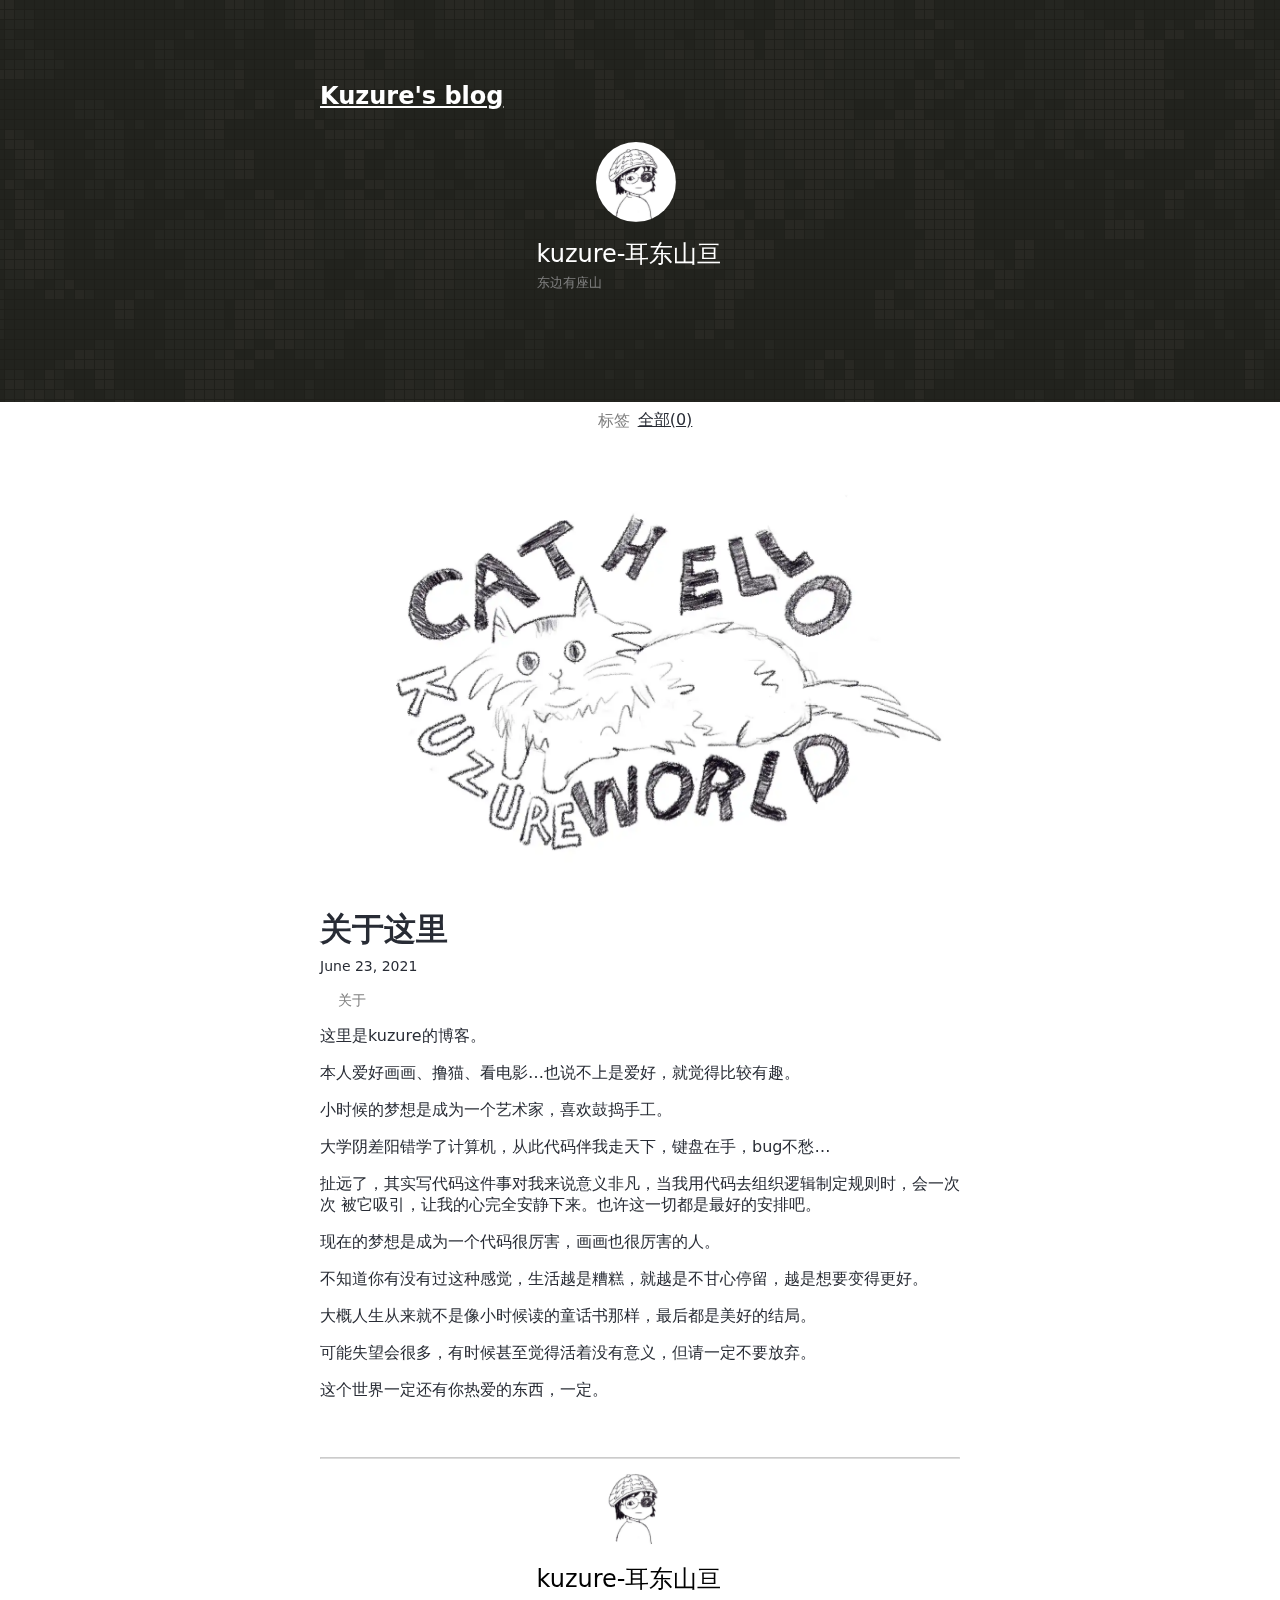
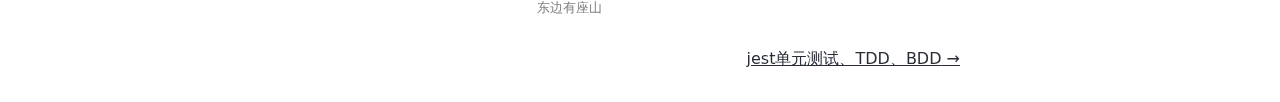
==== about/index.html @ 95220567 "Updates" ====
<!DOCTYPE html><html lang="en"><head><meta charSet="utf-8"/><meta http-equiv="x-ua-compatible" content="ie=edge"/><meta name="viewport" content="width=device-width, initial-scale=1, shrink-to-fit=no"/><style data-href="/styles.94875e7429681b0b581a.css" data-identity="gatsby-global-css">:root{--reach-skip-nav:1}[data-reach-skip-nav-link]{clip:rect(0 0 0 0);border:0;height:1px;margin:-1px;overflow:hidden;padding:0;position:absolute;width:1px}[data-reach-skip-nav-link]:focus{clip:auto;background:#fff;height:auto;left:10px;padding:1rem;position:fixed;top:10px;width:auto;z-index:1}.icon{fill:currentColor;color:#fff!important;height:1em;margin-right:2px;overflow:hidden;vertical-align:-.15em;width:1em}.github-icon{margin-left:4px}</style><meta name="generator" content="Gatsby 3.8.0"/><style>.gatsby-image-wrapper{position:relative;overflow:hidden}.gatsby-image-wrapper img{bottom:0;height:100%;left:0;margin:0;max-width:none;padding:0;position:absolute;right:0;top:0;width:100%;object-fit:cover}.gatsby-image-wrapper [data-main-image]{opacity:0;transform:translateZ(0);transition:opacity .25s linear;will-change:opacity}.gatsby-image-wrapper-constrained{display:inline-block;vertical-align:top}</style><noscript><style>.gatsby-image-wrapper noscript [data-main-image]{opacity:1!important}.gatsby-image-wrapper [data-placeholder-image]{opacity:0!important}</style></noscript><script type="module">const e="undefined"!=typeof HTMLImageElement&&"loading"in HTMLImageElement.prototype;e&&document.body.addEventListener("load",(function(e){if(void 0===e.target.dataset.mainImage)return;if(void 0===e.target.dataset.gatsbyImageSsr)return;const t=e.target;let a=null,n=t;for(;null===a&&n;)void 0!==n.parentNode.dataset.gatsbyImageWrapper&&(a=n.parentNode),n=n.parentNode;const o=a.querySelector("[data-placeholder-image]"),r=new Image;r.src=t.currentSrc,r.decode().catch((()=>{})).then((()=>{t.style.opacity=1,o&&(o.style.opacity=0,o.style.transition="opacity 500ms linear")}))}),!0);</script><title data-react-helmet="true">关于这里 | Kuzure&#x27;s blog</title><meta data-react-helmet="true" name="description" content="这里是kuzure的博客。 本人爱好画画、撸猫、看电影...也说不上是爱好，就觉得比较有趣。 小时候的梦想是成为一个艺术家，喜欢鼓捣手工。 大学阴差阳错学了计算机，从此代码伴我走天下，键盘在手，bug…"/><meta data-react-helmet="true" property="og:title" content="关于这里"/><meta data-react-helmet="true" property="og:description" content="这里是kuzure的博客。 本人爱好画画、撸猫、看电影...也说不上是爱好，就觉得比较有趣。 小时候的梦想是成为一个艺术家，喜欢鼓捣手工。 大学阴差阳错学了计算机，从此代码伴我走天下，键盘在手，bug…"/><meta data-react-helmet="true" property="og:type" content="website"/><meta data-react-helmet="true" name="twitter:creator" content="kuzure-东山"/><meta data-react-helmet="true" name="twitter:title" content="关于这里"/><meta data-react-helmet="true" name="twitter:description" content="这里是kuzure的博客。 本人爱好画画、撸猫、看电影...也说不上是爱好，就觉得比较有趣。 小时候的梦想是成为一个艺术家，喜欢鼓捣手工。 大学阴差阳错学了计算机，从此代码伴我走天下，键盘在手，bug…"/><meta data-react-helmet="true" name="og:image" content="https://example.com/static/d2cc235d93f6fcc3b70fdd83a3cb4bd0/c7777/cat.jpg"/><meta data-react-helmet="true" name="og:image:alt" content="A beach at sunset with crashing waves."/><meta data-react-helmet="true" name="twitter:image" content="https://example.com/static/d2cc235d93f6fcc3b70fdd83a3cb4bd0/c7777/cat.jpg"/><meta data-react-helmet="true" name="twitter:image:alt" content="A beach at sunset with crashing waves."/><meta data-react-helmet="true" name="twitter:card" content="summary_large_image"/><link rel="icon" href="/favicon-32x32.png?v=06ab9d9be2014a81668d971333f1c826" type="image/png"/><link rel="manifest" href="/manifest.webmanifest" crossorigin="anonymous"/><link rel="apple-touch-icon" sizes="48x48" href="/icons/icon-48x48.png?v=06ab9d9be2014a81668d971333f1c826"/><link rel="apple-touch-icon" sizes="72x72" href="/icons/icon-72x72.png?v=06ab9d9be2014a81668d971333f1c826"/><link rel="apple-touch-icon" sizes="96x96" href="/icons/icon-96x96.png?v=06ab9d9be2014a81668d971333f1c826"/><link rel="apple-touch-icon" sizes="144x144" href="/icons/icon-144x144.png?v=06ab9d9be2014a81668d971333f1c826"/><link rel="apple-touch-icon" sizes="192x192" href="/icons/icon-192x192.png?v=06ab9d9be2014a81668d971333f1c826"/><link rel="apple-touch-icon" sizes="256x256" href="/icons/icon-256x256.png?v=06ab9d9be2014a81668d971333f1c826"/><link rel="apple-touch-icon" sizes="384x384" href="/icons/icon-384x384.png?v=06ab9d9be2014a81668d971333f1c826"/><link rel="apple-touch-icon" sizes="512x512" href="/icons/icon-512x512.png?v=06ab9d9be2014a81668d971333f1c826"/><link as="script" rel="preload" href="/webpack-runtime-c5b120d7648b5e1686a4.js"/><link as="script" rel="preload" href="/framework-369c4d429c17921ec939.js"/><link as="script" rel="preload" href="/app-6a201aa887ba720f50c1.js"/><link as="script" rel="preload" href="/594a10c5e594bd3faaa0b3336dcd5755131ca933-3c73600e9737197dd388.js"/><link as="script" rel="preload" href="/799b9e28ec84f08939ab3af68c08e0b6efc8bad3-876c045c9fbccb67e646.js"/><link as="script" rel="preload" href="/component---node-modules-gatsby-theme-blog-core-src-templates-post-query-js-207142f49efb5feea87f.js"/><link as="fetch" rel="preload" href="/page-data/about/page-data.json" crossorigin="anonymous"/><link as="fetch" rel="preload" href="/page-data/sq/d/2744905544.json" crossorigin="anonymous"/><link as="fetch" rel="preload" href="/page-data/sq/d/3090755652.json" crossorigin="anonymous"/><link as="fetch" rel="preload" href="/page-data/sq/d/764694655.json" crossorigin="anonymous"/><link as="fetch" rel="preload" href="/page-data/app-data.json" crossorigin="anonymous"/></head><body><script>(function() { try {
  var mode = localStorage.getItem('theme-ui-color-mode');
  if (!mode) return
  document.documentElement.classList.add('theme-ui-' + mode);
  document.body.classList.add('theme-ui-' + mode);
} catch (e) {} })();</script><div id="___gatsby"><style data-emotion="css-global h580jr">body{--theme-ui-colors-text:#282c35;--theme-ui-colors-background:#fff;--theme-ui-colors-primary:#282c35;--theme-ui-colors-secondary:#1B1F23;--theme-ui-colors-muted:hsla(0, 0%, 0%, 0.2);--theme-ui-colors-highlight:rgba(255, 229, 100, 0.2);--theme-ui-colors-heading:#282c35;--theme-ui-colors-prism-background:#011627;--theme-ui-colors-prism-comment:#809393;--theme-ui-colors-prism-string:#addb67;--theme-ui-colors-prism-var:#d6deeb;--theme-ui-colors-prism-number:#f78c6c;--theme-ui-colors-prism-constant:#82aaff;--theme-ui-colors-prism-punctuation:#c792ea;--theme-ui-colors-prism-className:#ffc98b;--theme-ui-colors-prism-tag:#ffa7c4;--theme-ui-colors-prism-boolean:#ff5874;--theme-ui-colors-prism-property:#80cbc4;--theme-ui-colors-prism-namespace:#b2ccd6;--theme-ui-colors-prism-highlight:hsla(207, 95%, 15%, 1);color:var(--theme-ui-colors-text);background-color:var(--theme-ui-colors-background);}body.theme-ui-dark{--theme-ui-colors-text:rgba(255, 255, 255, 0.86);--theme-ui-colors-background:#232129;--theme-ui-colors-primary:#D9BAE8;--theme-ui-colors-secondary:rgba(255, 255, 255, 0.86);--theme-ui-colors-muted:hsla(0, 0%, 100%, 0.2);--theme-ui-colors-highlight:#663399;--theme-ui-colors-heading:#fff;}</style><style data-emotion="css-global 8ir1vi">*{box-sizing:border-box;}body{margin:0;font-family:system-ui,-apple-system,BlinkMacSystemFont,"Segoe UI",Roboto,"Helvetica Neue",sans-serif;}</style><div style="outline:none" tabindex="-1" id="gatsby-focus-wrapper"><style data-emotion="css ocpejr">.css-ocpejr{font-family:system-ui,-apple-system,BlinkMacSystemFont,"Segoe UI",Roboto,"Helvetica Neue",sans-serif;}</style><div class="css-ocpejr"><div><style data-emotion="css 1a2drsk">.css-1a2drsk{height:402px;overflow:hidden;position:fixed!important;top:0;z-index:-1;}</style><div class="css-1a2drsk"><img decoding="async" src="/index-bg.png" alt="background"/><noscript><img decoding="async" src="/index-bg.png" alt="background"/></noscript></div><style data-emotion="css 8531wk">.css-8531wk{padding-bottom:80px;}</style><header class="css-8531wk"><style data-emotion="css 1a161fb">.css-1a161fb{max-width:672px;margin-left:auto;margin-right:auto;padding-left:16px;padding-right:16px;padding-top:32px;}</style><div class="css-1a161fb"><style data-emotion="css fplwad">.css-fplwad{display:-webkit-box;display:-webkit-flex;display:-ms-flexbox;display:flex;-webkit-box-pack:justify;-webkit-justify-content:space-between;justify-content:space-between;-webkit-align-items:center;-webkit-box-align:center;-ms-flex-align:center;align-items:center;margin-bottom:32px;}</style><div class="css-fplwad"><style data-emotion="css 84s846">.css-84s846{margin-top:50px;margin-bottom:0;font-size:24px;}</style><style data-emotion="css 12gmd3o">.css-12gmd3o{margin-top:50px;margin-bottom:0;font-size:24px;}</style><h1 class="css-12gmd3o"><style data-emotion="css f4arw">.css-f4arw{color:white;box-shadow:none;-webkit-text-decoration:underline;text-decoration:underline;}.css-f4arw:hover{color:gray;}</style><style data-emotion="css lwud2u">.css-lwud2u{color:var(--theme-ui-colors-primary);color:white;box-shadow:none;-webkit-text-decoration:underline;text-decoration:underline;}.css-lwud2u:hover{color:gray;}</style><a class="css-lwud2u" href="/">Kuzure&#x27;s blog</a></h1></div><style data-emotion="css ve7ya4">.css-ve7ya4{margin-bottom:32px;-webkit-align-items:center;-webkit-box-align:center;-ms-flex-align:center;align-items:center;-webkit-box-pack:center;-ms-flex-pack:center;-webkit-justify-content:center;justify-content:center;-webkit-flex-direction:column;-ms-flex-direction:column;flex-direction:column;}</style><style data-emotion="css tcsn83">.css-tcsn83{box-sizing:border-box;margin:0;min-width:0;display:-webkit-box;display:-webkit-flex;display:-ms-flexbox;display:flex;margin-bottom:32px;-webkit-align-items:center;-webkit-box-align:center;-ms-flex-align:center;align-items:center;-webkit-box-pack:center;-ms-flex-pack:center;-webkit-justify-content:center;justify-content:center;-webkit-flex-direction:column;-ms-flex-direction:column;flex-direction:column;}</style><div class="css-tcsn83"><style data-emotion="css 10ulb25">.css-10ulb25{margin-right:8px;margin-bottom:16px;width:80px;min-width:48px;border-radius:50%;cursor:pointer;}.css-10ulb25:hover{-webkit-animation:5s linear 0s normal none infinite rotate;animation:5s linear 0s normal none infinite rotate;}@-webkit-keyframes rotate{from{-webkit-transform:rotate(0deg);-moz-transform:rotate(0deg);-ms-transform:rotate(0deg);transform:rotate(0deg);}to{-webkit-transform:rotate(360deg);-moz-transform:rotate(360deg);-ms-transform:rotate(360deg);transform:rotate(360deg);}}@keyframes rotate{from{-webkit-transform:rotate(0deg);-moz-transform:rotate(0deg);-ms-transform:rotate(0deg);transform:rotate(0deg);}to{-webkit-transform:rotate(360deg);-moz-transform:rotate(360deg);-ms-transform:rotate(360deg);transform:rotate(360deg);}}</style><div data-gatsby-image-wrapper="" class="gatsby-image-wrapper gatsby-image-wrapper-constrained css-10ulb25"><div style="max-width:814px;display:block"><img alt="" role="presentation" aria-hidden="true" src="data:image/svg+xml;charset=utf-8,%3Csvg height=&#x27;814&#x27; width=&#x27;814&#x27; xmlns=&#x27;http://www.w3.org/2000/svg&#x27; version=&#x27;1.1&#x27;%3E%3C/svg%3E" style="max-width:100%;display:block;position:static"/></div><div aria-hidden="true" data-placeholder-image="" style="opacity:1;transition:opacity 500ms linear;background-color:#f8f8f8;position:absolute;top:0;left:0;bottom:0;right:0"></div><picture><source type="image/webp" data-srcset="/static/fe79452f2bf834ff9bf8cf2684783a6b/1fe79/avatar.webp 204w,/static/fe79452f2bf834ff9bf8cf2684783a6b/a575b/avatar.webp 407w,/static/fe79452f2bf834ff9bf8cf2684783a6b/695ee/avatar.webp 814w" sizes="(min-width: 814px) 814px, 100vw"/><img data-gatsby-image-ssr="" data-main-image="" style="opacity:0" sizes="(min-width: 814px) 814px, 100vw" decoding="async" loading="lazy" data-src="/static/fe79452f2bf834ff9bf8cf2684783a6b/d2713/avatar.jpg" data-srcset="/static/fe79452f2bf834ff9bf8cf2684783a6b/8bfb3/avatar.jpg 204w,/static/fe79452f2bf834ff9bf8cf2684783a6b/a39ba/avatar.jpg 407w,/static/fe79452f2bf834ff9bf8cf2684783a6b/d2713/avatar.jpg 814w" alt="kuzure"/></picture><noscript><picture><source type="image/webp" srcSet="/static/fe79452f2bf834ff9bf8cf2684783a6b/1fe79/avatar.webp 204w,/static/fe79452f2bf834ff9bf8cf2684783a6b/a575b/avatar.webp 407w,/static/fe79452f2bf834ff9bf8cf2684783a6b/695ee/avatar.webp 814w" sizes="(min-width: 814px) 814px, 100vw"/><img data-gatsby-image-ssr="" data-main-image="" style="opacity:0" sizes="(min-width: 814px) 814px, 100vw" decoding="async" loading="lazy" src="/static/fe79452f2bf834ff9bf8cf2684783a6b/d2713/avatar.jpg" srcSet="/static/fe79452f2bf834ff9bf8cf2684783a6b/8bfb3/avatar.jpg 204w,/static/fe79452f2bf834ff9bf8cf2684783a6b/a39ba/avatar.jpg 407w,/static/fe79452f2bf834ff9bf8cf2684783a6b/d2713/avatar.jpg 814w" alt="kuzure"/></picture></noscript><script type="module">const t="undefined"!=typeof HTMLImageElement&&"loading"in HTMLImageElement.prototype;if(t){const t=document.querySelectorAll("img[data-main-image]");for(let e of t){e.dataset.src&&(e.setAttribute("src",e.dataset.src),e.removeAttribute("data-src")),e.dataset.srcset&&(e.setAttribute("srcset",e.dataset.srcset),e.removeAttribute("data-srcset"));const t=e.parentNode.querySelectorAll("source[data-srcset]");for(let e of t)e.setAttribute("srcset",e.dataset.srcset),e.removeAttribute("data-srcset");e.complete&&(e.style.opacity=1)}}</script></div><div class="css-0"><div><div><style data-emotion="css 1arxws0">.css-1arxws0{color:white;font-size:24px;}</style><span class="css-1arxws0">kuzure-耳东山亘</span><style data-emotion="css 1xfcqgg">.css-1xfcqgg{color:var(--theme-ui-colors-primary);}</style><a href="https://github.com/kuzurec" class="css-1xfcqgg"><svg class="icon github-icon" aria-hidden="true"><use xlink:href="#icon-github"></use></svg></a></div><style data-emotion="css 12fs3jb">.css-12fs3jb{color:gray;font-size:13px;margin-top:4px;}</style><div class="css-12fs3jb">东边有座山</div></div></div></div></div></header></div><div id="reach-skip-nav" data-reach-skip-nav-content=""></div><style data-emotion="css 1n651cb">.css-1n651cb{width:100%;background:white;}</style><div class="css-1n651cb"><style data-emotion="css pf2ntx">.css-pf2ntx{max-width:672px;margin-left:auto;margin-right:auto;padding-left:16px;padding-right:16px;padding-top:32px;padding-bottom:32px;position:relative;}</style><div class="css-pf2ntx"><main><article><style data-emotion="css 183zrzq">@media (max-width: 1366px){.css-183zrzq{margin-top:32px;}}</style><header class="css-183zrzq"><div data-gatsby-image-wrapper="" class="gatsby-image-wrapper gatsby-image-wrapper-constrained"><div style="max-width:1380px;display:block"><img alt="" role="presentation" aria-hidden="true" src="data:image/svg+xml;charset=utf-8,%3Csvg height=&#x27;903&#x27; width=&#x27;1380&#x27; xmlns=&#x27;http://www.w3.org/2000/svg&#x27; version=&#x27;1.1&#x27;%3E%3C/svg%3E" style="max-width:100%;display:block;position:static"/></div><div aria-hidden="true" data-placeholder-image="" style="opacity:1;transition:opacity 500ms linear;background-color:#f8f8f8;position:absolute;top:0;left:0;bottom:0;right:0"></div><picture><source type="image/webp" data-srcset="/static/d2cc235d93f6fcc3b70fdd83a3cb4bd0/a12bd/cat.webp 345w,/static/d2cc235d93f6fcc3b70fdd83a3cb4bd0/f4faf/cat.webp 690w,/static/d2cc235d93f6fcc3b70fdd83a3cb4bd0/40508/cat.webp 1380w" sizes="(min-width: 1380px) 1380px, 100vw"/><img data-gatsby-image-ssr="" data-main-image="" style="opacity:0" sizes="(min-width: 1380px) 1380px, 100vw" decoding="async" loading="lazy" data-src="/static/d2cc235d93f6fcc3b70fdd83a3cb4bd0/c7777/cat.jpg" data-srcset="/static/d2cc235d93f6fcc3b70fdd83a3cb4bd0/fef72/cat.jpg 345w,/static/d2cc235d93f6fcc3b70fdd83a3cb4bd0/753f6/cat.jpg 690w,/static/d2cc235d93f6fcc3b70fdd83a3cb4bd0/c7777/cat.jpg 1380w" alt="A beach at sunset with crashing waves."/></picture><noscript><picture><source type="image/webp" srcSet="/static/d2cc235d93f6fcc3b70fdd83a3cb4bd0/a12bd/cat.webp 345w,/static/d2cc235d93f6fcc3b70fdd83a3cb4bd0/f4faf/cat.webp 690w,/static/d2cc235d93f6fcc3b70fdd83a3cb4bd0/40508/cat.webp 1380w" sizes="(min-width: 1380px) 1380px, 100vw"/><img data-gatsby-image-ssr="" data-main-image="" style="opacity:0" sizes="(min-width: 1380px) 1380px, 100vw" decoding="async" loading="lazy" src="/static/d2cc235d93f6fcc3b70fdd83a3cb4bd0/c7777/cat.jpg" srcSet="/static/d2cc235d93f6fcc3b70fdd83a3cb4bd0/fef72/cat.jpg 345w,/static/d2cc235d93f6fcc3b70fdd83a3cb4bd0/753f6/cat.jpg 690w,/static/d2cc235d93f6fcc3b70fdd83a3cb4bd0/c7777/cat.jpg 1380w" alt="A beach at sunset with crashing waves."/></picture></noscript><script type="module">const t="undefined"!=typeof HTMLImageElement&&"loading"in HTMLImageElement.prototype;if(t){const t=document.querySelectorAll("img[data-main-image]");for(let e of t){e.dataset.src&&(e.setAttribute("src",e.dataset.src),e.removeAttribute("data-src")),e.dataset.srcset&&(e.setAttribute("srcset",e.dataset.srcset),e.removeAttribute("data-srcset"));const t=e.parentNode.querySelectorAll("source[data-srcset]");for(let e of t)e.setAttribute("srcset",e.dataset.srcset),e.removeAttribute("data-srcset");e.complete&&(e.style.opacity=1)}}</script></div><h1 class="css-0">关于这里</h1><style data-emotion="css rsra4b">.css-rsra4b{font-size:14px;margin-top:-16px;margin-bottom:16px;}</style><style data-emotion="css 1jnjfic">.css-1jnjfic{font-size:14px;margin-top:-16px;margin-bottom:16px;}.css-1jnjfic code{font-size:inherit;}</style><p class="css-1jnjfic">June 23, 2021</p><span><span><svg class="icon" aria-hidden="true"><use xlink:href="#icon-biaoqian"></use></svg><style data-emotion="css icq0wh">.css-icq0wh{font-size:14px;-webkit-text-decoration:none;text-decoration:none;color:gray;border-radius:12px;margin-right:9px;cursor:pointer;}.css-icq0wh:hover{color:black;border-color:black;}</style><style data-emotion="css akon1l">.css-akon1l{color:var(--theme-ui-colors-primary);font-size:14px;-webkit-text-decoration:none;text-decoration:none;color:gray;border-radius:12px;margin-right:9px;cursor:pointer;}.css-akon1l:hover{color:black;border-color:black;}</style><a class="css-akon1l" href="/#关于">关于</a></span></span></header><section><style data-emotion="css 1ek8oqb">.css-1ek8oqb code{font-size:inherit;}</style><p class="css-1ek8oqb">这里是kuzure的博客。</p><p class="css-1ek8oqb">本人爱好画画、撸猫、看电影…也说不上是爱好，就觉得比较有趣。</p><p class="css-1ek8oqb">小时候的梦想是成为一个艺术家，喜欢鼓捣手工。</p><p class="css-1ek8oqb">大学阴差阳错学了计算机，从此代码伴我走天下，键盘在手，bug不愁…</p><p class="css-1ek8oqb">扯远了，其实写代码这件事对我来说意义非凡，当我用代码去组织逻辑制定规则时，会一次次
被它吸引，让我的心完全安静下来。也许这一切都是最好的安排吧。</p><p class="css-1ek8oqb">现在的梦想是成为一个代码很厉害，画画也很厉害的人。</p><p class="css-1ek8oqb">不知道你有没有过这种感觉，生活越是糟糕，就越是不甘心停留，越是想要变得更好。</p><p class="css-1ek8oqb">大概人生从来就不是像小时候读的童话书那样，最后都是美好的结局。</p><p class="css-1ek8oqb">可能失望会很多，有时候甚至觉得活着没有意义，但请一定不要放弃。</p><p class="css-1ek8oqb">这个世界一定还有你热爱的东西，一定。</p></section></article><style data-emotion="css bw3ms">.css-bw3ms{height:500px;position:absolute;top:50px;right:-150px;}@media (max-width: 1366px){.css-bw3ms{left:0;top:8px;display:-webkit-box;display:-webkit-flex;display:-ms-flexbox;display:flex;width:100%;-webkit-box-flex-wrap:wrap;-webkit-flex-wrap:wrap;-ms-flex-wrap:wrap;flex-wrap:wrap;height:40px;-webkit-box-pack:center;-ms-flex-pack:center;-webkit-justify-content:center;justify-content:center;}}</style><div class="css-bw3ms"><style data-emotion="css 1wxwq6a">.css-1wxwq6a{color:gray;margin-bottom:8px;}@media (max-width: 1366px){.css-1wxwq6a{margin-right:8px;line-height:16px;display:inline-block;height:16px;}}</style><div class="css-1wxwq6a"><svg class="icon" aria-hidden="true"><use xlink:href="#icon-biaoqian"></use></svg>标签</div><style data-emotion="css 1hdyz7f">.css-1hdyz7f{line-height:24px;}@media (max-width: 1366px){.css-1hdyz7f{margin-right:8px;line-height:16px;display:inline-block;height:16px;}}</style><style data-emotion="css 2rotlb">.css-2rotlb{color:var(--theme-ui-colors-primary);line-height:24px;}@media (max-width: 1366px){.css-2rotlb{margin-right:8px;line-height:16px;display:inline-block;height:16px;}}</style><a class="css-2rotlb" href="/">全部(<!-- -->0<!-- -->)</a></div></main><style data-emotion="css 1i8tjli">.css-1i8tjli{margin-top:32px;padding-top:16px;}</style><footer class="css-1i8tjli"><style data-emotion="css 1mbou4u">.css-1mbou4u{border-color:var(--theme-ui-colors-muted);}</style><hr class="css-1mbou4u"/><div class="css-tcsn83"><div data-gatsby-image-wrapper="" class="gatsby-image-wrapper gatsby-image-wrapper-constrained css-10ulb25"><div style="max-width:814px;display:block"><img alt="" role="presentation" aria-hidden="true" src="data:image/svg+xml;charset=utf-8,%3Csvg height=&#x27;814&#x27; width=&#x27;814&#x27; xmlns=&#x27;http://www.w3.org/2000/svg&#x27; version=&#x27;1.1&#x27;%3E%3C/svg%3E" style="max-width:100%;display:block;position:static"/></div><div aria-hidden="true" data-placeholder-image="" style="opacity:1;transition:opacity 500ms linear;background-color:#f8f8f8;position:absolute;top:0;left:0;bottom:0;right:0"></div><picture><source type="image/webp" data-srcset="/static/fe79452f2bf834ff9bf8cf2684783a6b/1fe79/avatar.webp 204w,/static/fe79452f2bf834ff9bf8cf2684783a6b/a575b/avatar.webp 407w,/static/fe79452f2bf834ff9bf8cf2684783a6b/695ee/avatar.webp 814w" sizes="(min-width: 814px) 814px, 100vw"/><img data-gatsby-image-ssr="" data-main-image="" style="opacity:0" sizes="(min-width: 814px) 814px, 100vw" decoding="async" loading="lazy" data-src="/static/fe79452f2bf834ff9bf8cf2684783a6b/d2713/avatar.jpg" data-srcset="/static/fe79452f2bf834ff9bf8cf2684783a6b/8bfb3/avatar.jpg 204w,/static/fe79452f2bf834ff9bf8cf2684783a6b/a39ba/avatar.jpg 407w,/static/fe79452f2bf834ff9bf8cf2684783a6b/d2713/avatar.jpg 814w" alt="kuzure"/></picture><noscript><picture><source type="image/webp" srcSet="/static/fe79452f2bf834ff9bf8cf2684783a6b/1fe79/avatar.webp 204w,/static/fe79452f2bf834ff9bf8cf2684783a6b/a575b/avatar.webp 407w,/static/fe79452f2bf834ff9bf8cf2684783a6b/695ee/avatar.webp 814w" sizes="(min-width: 814px) 814px, 100vw"/><img data-gatsby-image-ssr="" data-main-image="" style="opacity:0" sizes="(min-width: 814px) 814px, 100vw" decoding="async" loading="lazy" src="/static/fe79452f2bf834ff9bf8cf2684783a6b/d2713/avatar.jpg" srcSet="/static/fe79452f2bf834ff9bf8cf2684783a6b/8bfb3/avatar.jpg 204w,/static/fe79452f2bf834ff9bf8cf2684783a6b/a39ba/avatar.jpg 407w,/static/fe79452f2bf834ff9bf8cf2684783a6b/d2713/avatar.jpg 814w" alt="kuzure"/></picture></noscript><script type="module">const t="undefined"!=typeof HTMLImageElement&&"loading"in HTMLImageElement.prototype;if(t){const t=document.querySelectorAll("img[data-main-image]");for(let e of t){e.dataset.src&&(e.setAttribute("src",e.dataset.src),e.removeAttribute("data-src")),e.dataset.srcset&&(e.setAttribute("srcset",e.dataset.srcset),e.removeAttribute("data-srcset"));const t=e.parentNode.querySelectorAll("source[data-srcset]");for(let e of t)e.setAttribute("srcset",e.dataset.srcset),e.removeAttribute("data-srcset");e.complete&&(e.style.opacity=1)}}</script></div><div class="css-0"><div><div><style data-emotion="css 16whzlj">.css-16whzlj{color:black;font-size:24px;}</style><span class="css-16whzlj">kuzure-耳东山亘</span><a href="https://github.com/kuzurec" class="css-1xfcqgg"><svg class="icon github-icon" aria-hidden="true"><use xlink:href="#icon-github"></use></svg></a></div><div class="css-12fs3jb">东边有座山</div></div></div></div><style data-emotion="css 11r1i3o">.css-11r1i3o{-webkit-box-flex-wrap:wrap;-webkit-flex-wrap:wrap;-ms-flex-wrap:wrap;flex-wrap:wrap;-webkit-box-pack:justify;-webkit-justify-content:space-between;justify-content:space-between;list-style:none;padding:0;}</style><style data-emotion="css f95zwa">.css-f95zwa{box-sizing:border-box;margin:0;min-width:0;display:-webkit-box;display:-webkit-flex;display:-ms-flexbox;display:flex;-webkit-box-flex-wrap:wrap;-webkit-flex-wrap:wrap;-ms-flex-wrap:wrap;flex-wrap:wrap;-webkit-box-pack:justify;-webkit-justify-content:space-between;justify-content:space-between;list-style:none;padding:0;}</style><ul class="css-f95zwa"><li></li><li><a rel="next" class="css-1xfcqgg" href="/unit-test/">jest单元测试、TDD、BDD<!-- --> →</a></li></ul></footer></div></div></div></div><div id="gatsby-announcer" style="position:absolute;top:0;width:1px;height:1px;padding:0;overflow:hidden;clip:rect(0, 0, 0, 0);white-space:nowrap;border:0" aria-live="assertive" aria-atomic="true"></div></div><script>var head = document.head || document.getElementsByTagName("head")[0];var script = document.createElement("script");script.setAttribute("src", "https://at.alicdn.com/t/font_2633402_q06j6vu6n4.js");script.setAttribute("type", "text/javascript");script.setAttribute("charset", "utf8");script.setAttribute("async", "");head.appendChild(script);</script><script id="gatsby-script-loader">/*<![CDATA[*/window.pagePath="/about/";/*]]>*/</script><script id="gatsby-chunk-mapping">/*<![CDATA[*/window.___chunkMapping={"polyfill":["/polyfill-318f69286c26ef0a1952.js"],"app":["/app-6a201aa887ba720f50c1.js"],"component---cache-caches-gatsby-plugin-offline-app-shell-js":["/component---cache-caches-gatsby-plugin-offline-app-shell-js-650edf50d8f6d8e3896c.js"],"component---node-modules-gatsby-theme-blog-core-src-templates-post-query-js":["/component---node-modules-gatsby-theme-blog-core-src-templates-post-query-js-207142f49efb5feea87f.js"],"component---node-modules-gatsby-theme-blog-core-src-templates-posts-query-js":["/component---node-modules-gatsby-theme-blog-core-src-templates-posts-query-js-ba0c149e85c60a940443.js"],"component---src-pages-intro-js":["/component---src-pages-intro-js-e12bf8b49e89b0fa9e71.js"]};/*]]>*/</script><script src="/polyfill-318f69286c26ef0a1952.js" nomodule=""></script><script src="/component---node-modules-gatsby-theme-blog-core-src-templates-post-query-js-207142f49efb5feea87f.js" async=""></script><script src="/799b9e28ec84f08939ab3af68c08e0b6efc8bad3-876c045c9fbccb67e646.js" async=""></script><script src="/594a10c5e594bd3faaa0b3336dcd5755131ca933-3c73600e9737197dd388.js" async=""></script><script src="/app-6a201aa887ba720f50c1.js" async=""></script><script src="/framework-369c4d429c17921ec939.js" async=""></script><script src="/webpack-runtime-c5b120d7648b5e1686a4.js" async=""></script></body></html>
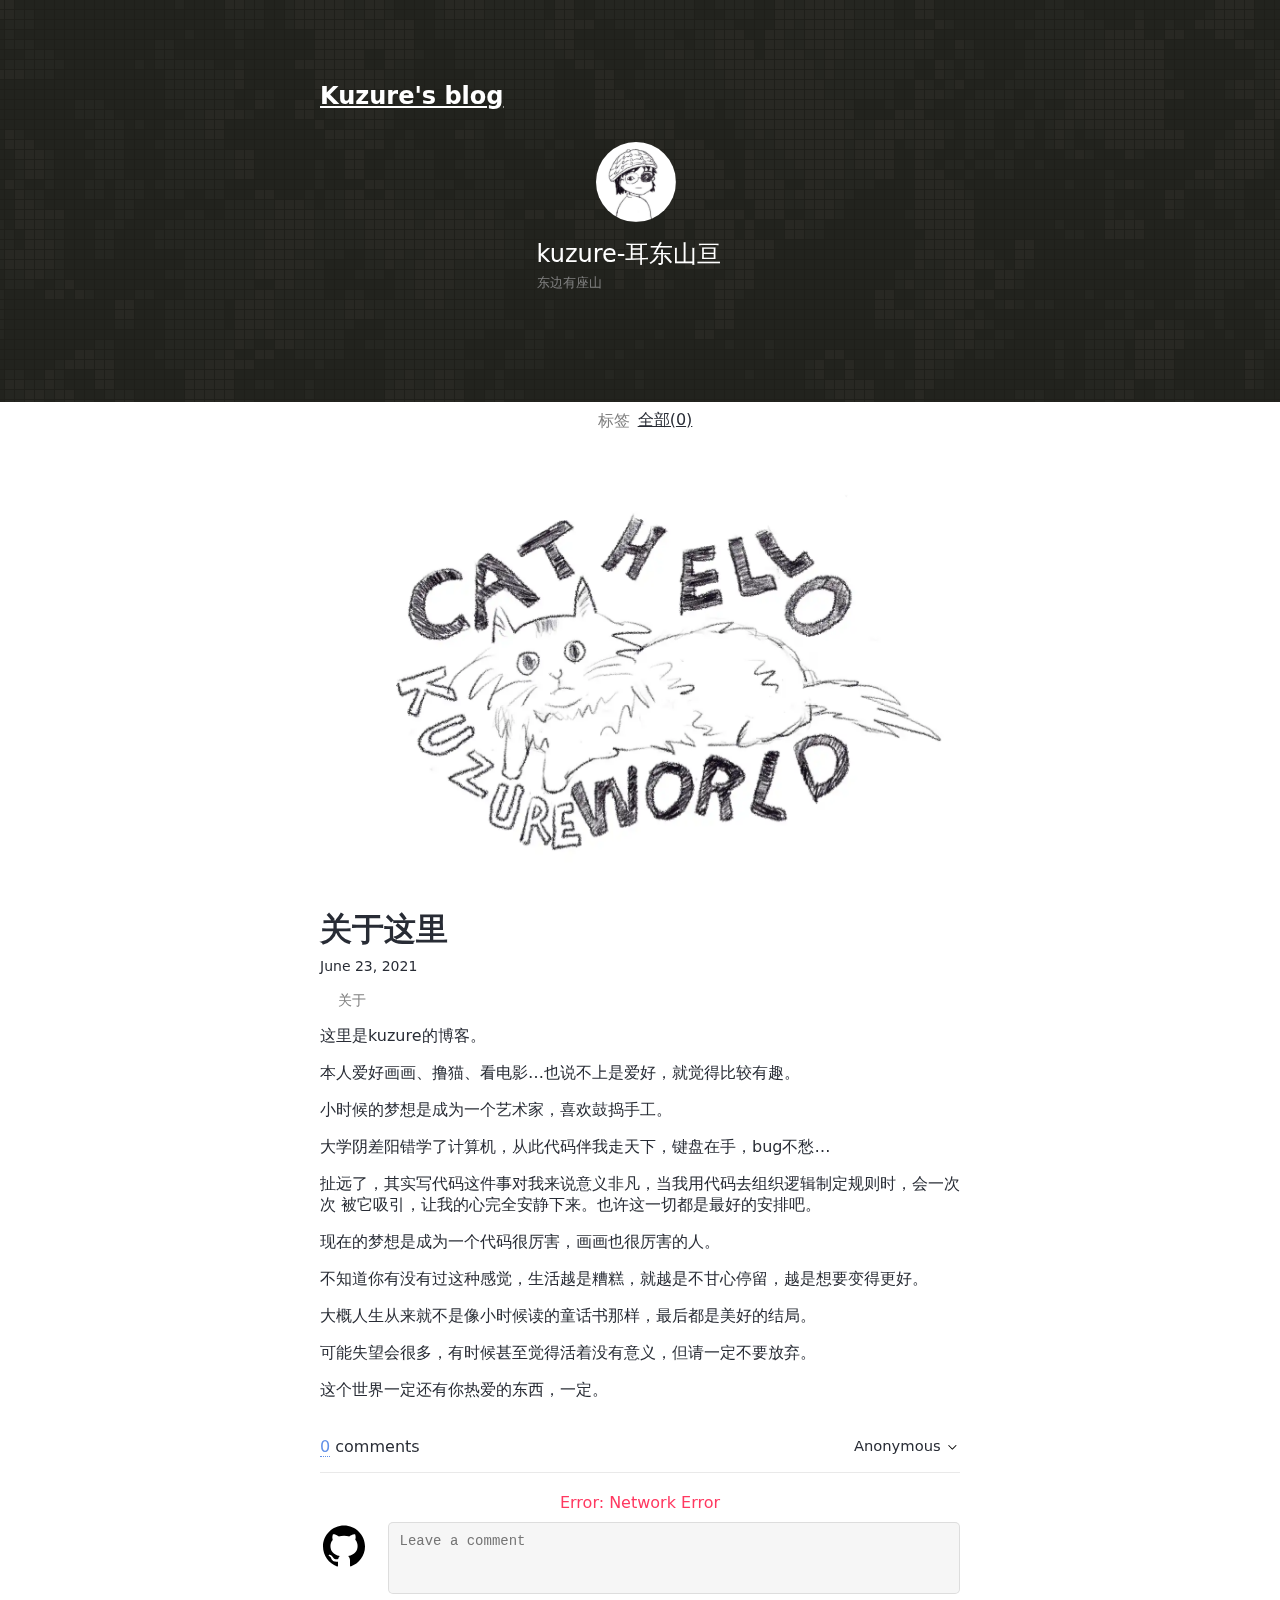
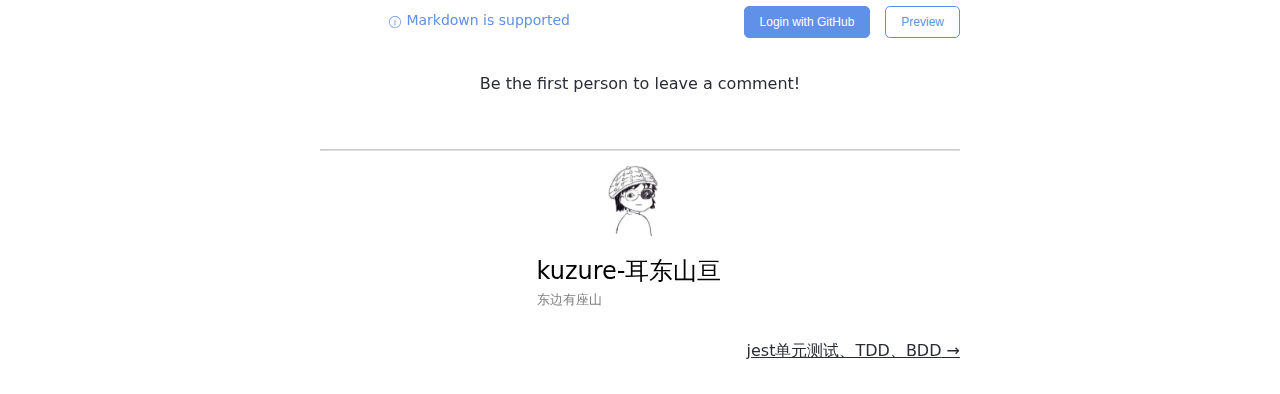
==== commit 7d623877: "Updates" ====
--- a/about/index.html
+++ b/about/index.html
@@ -1,7 +1,15 @@
-<!DOCTYPE html><html lang="en"><head><meta charSet="utf-8"/><meta http-equiv="x-ua-compatible" content="ie=edge"/><meta name="viewport" content="width=device-width, initial-scale=1, shrink-to-fit=no"/><style data-href="/styles.94875e7429681b0b581a.css" data-identity="gatsby-global-css">:root{--reach-skip-nav:1}[data-reach-skip-nav-link]{clip:rect(0 0 0 0);border:0;height:1px;margin:-1px;overflow:hidden;padding:0;position:absolute;width:1px}[data-reach-skip-nav-link]:focus{clip:auto;background:#fff;height:auto;left:10px;padding:1rem;position:fixed;top:10px;width:auto;z-index:1}.icon{fill:currentColor;color:#fff!important;height:1em;margin-right:2px;overflow:hidden;vertical-align:-.15em;width:1em}.github-icon{margin-left:4px}</style><meta name="generator" content="Gatsby 3.8.0"/><style>.gatsby-image-wrapper{position:relative;overflow:hidden}.gatsby-image-wrapper img{bottom:0;height:100%;left:0;margin:0;max-width:none;padding:0;position:absolute;right:0;top:0;width:100%;object-fit:cover}.gatsby-image-wrapper [data-main-image]{opacity:0;transform:translateZ(0);transition:opacity .25s linear;will-change:opacity}.gatsby-image-wrapper-constrained{display:inline-block;vertical-align:top}</style><noscript><style>.gatsby-image-wrapper noscript [data-main-image]{opacity:1!important}.gatsby-image-wrapper [data-placeholder-image]{opacity:0!important}</style></noscript><script type="module">const e="undefined"!=typeof HTMLImageElement&&"loading"in HTMLImageElement.prototype;e&&document.body.addEventListener("load",(function(e){if(void 0===e.target.dataset.mainImage)return;if(void 0===e.target.dataset.gatsbyImageSsr)return;const t=e.target;let a=null,n=t;for(;null===a&&n;)void 0!==n.parentNode.dataset.gatsbyImageWrapper&&(a=n.parentNode),n=n.parentNode;const o=a.querySelector("[data-placeholder-image]"),r=new Image;r.src=t.currentSrc,r.decode().catch((()=>{})).then((()=>{t.style.opacity=1,o&&(o.style.opacity=0,o.style.transition="opacity 500ms linear")}))}),!0);</script><title data-react-helmet="true">关于这里 | Kuzure&#x27;s blog</title><meta data-react-helmet="true" name="description" content="这里是kuzure的博客。 本人爱好画画、撸猫、看电影...也说不上是爱好，就觉得比较有趣。 小时候的梦想是成为一个艺术家，喜欢鼓捣手工。 大学阴差阳错学了计算机，从此代码伴我走天下，键盘在手，bug…"/><meta data-react-helmet="true" property="og:title" content="关于这里"/><meta data-react-helmet="true" property="og:description" content="这里是kuzure的博客。 本人爱好画画、撸猫、看电影...也说不上是爱好，就觉得比较有趣。 小时候的梦想是成为一个艺术家，喜欢鼓捣手工。 大学阴差阳错学了计算机，从此代码伴我走天下，键盘在手，bug…"/><meta data-react-helmet="true" property="og:type" content="website"/><meta data-react-helmet="true" name="twitter:creator" content="kuzure-东山"/><meta data-react-helmet="true" name="twitter:title" content="关于这里"/><meta data-react-helmet="true" name="twitter:description" content="这里是kuzure的博客。 本人爱好画画、撸猫、看电影...也说不上是爱好，就觉得比较有趣。 小时候的梦想是成为一个艺术家，喜欢鼓捣手工。 大学阴差阳错学了计算机，从此代码伴我走天下，键盘在手，bug…"/><meta data-react-helmet="true" name="og:image" content="https://example.com/static/d2cc235d93f6fcc3b70fdd83a3cb4bd0/c7777/cat.jpg"/><meta data-react-helmet="true" name="og:image:alt" content="A beach at sunset with crashing waves."/><meta data-react-helmet="true" name="twitter:image" content="https://example.com/static/d2cc235d93f6fcc3b70fdd83a3cb4bd0/c7777/cat.jpg"/><meta data-react-helmet="true" name="twitter:image:alt" content="A beach at sunset with crashing waves."/><meta data-react-helmet="true" name="twitter:card" content="summary_large_image"/><link rel="icon" href="/favicon-32x32.png?v=06ab9d9be2014a81668d971333f1c826" type="image/png"/><link rel="manifest" href="/manifest.webmanifest" crossorigin="anonymous"/><link rel="apple-touch-icon" sizes="48x48" href="/icons/icon-48x48.png?v=06ab9d9be2014a81668d971333f1c826"/><link rel="apple-touch-icon" sizes="72x72" href="/icons/icon-72x72.png?v=06ab9d9be2014a81668d971333f1c826"/><link rel="apple-touch-icon" sizes="96x96" href="/icons/icon-96x96.png?v=06ab9d9be2014a81668d971333f1c826"/><link rel="apple-touch-icon" sizes="144x144" href="/icons/icon-144x144.png?v=06ab9d9be2014a81668d971333f1c826"/><link rel="apple-touch-icon" sizes="192x192" href="/icons/icon-192x192.png?v=06ab9d9be2014a81668d971333f1c826"/><link rel="apple-touch-icon" sizes="256x256" href="/icons/icon-256x256.png?v=06ab9d9be2014a81668d971333f1c826"/><link rel="apple-touch-icon" sizes="384x384" href="/icons/icon-384x384.png?v=06ab9d9be2014a81668d971333f1c826"/><link rel="apple-touch-icon" sizes="512x512" href="/icons/icon-512x512.png?v=06ab9d9be2014a81668d971333f1c826"/><link as="script" rel="preload" href="/webpack-runtime-c5b120d7648b5e1686a4.js"/><link as="script" rel="preload" href="/framework-369c4d429c17921ec939.js"/><link as="script" rel="preload" href="/app-6a201aa887ba720f50c1.js"/><link as="script" rel="preload" href="/594a10c5e594bd3faaa0b3336dcd5755131ca933-3c73600e9737197dd388.js"/><link as="script" rel="preload" href="/799b9e28ec84f08939ab3af68c08e0b6efc8bad3-876c045c9fbccb67e646.js"/><link as="script" rel="preload" href="/component---node-modules-gatsby-theme-blog-core-src-templates-post-query-js-207142f49efb5feea87f.js"/><link as="fetch" rel="preload" href="/page-data/about/page-data.json" crossorigin="anonymous"/><link as="fetch" rel="preload" href="/page-data/sq/d/2744905544.json" crossorigin="anonymous"/><link as="fetch" rel="preload" href="/page-data/sq/d/3090755652.json" crossorigin="anonymous"/><link as="fetch" rel="preload" href="/page-data/sq/d/764694655.json" crossorigin="anonymous"/><link as="fetch" rel="preload" href="/page-data/app-data.json" crossorigin="anonymous"/></head><body><script>(function() { try {
+<!DOCTYPE html><html lang="en"><head><meta charSet="utf-8"/><meta http-equiv="x-ua-compatible" content="ie=edge"/><meta name="viewport" content="width=device-width, initial-scale=1, shrink-to-fit=no"/><style data-href="/styles.c1a2022b56d6f90c3ae4.css" data-identity="gatsby-global-css">:root{--reach-skip-nav:1}[data-reach-skip-nav-link]{clip:rect(0 0 0 0);border:0;height:1px;margin:-1px;overflow:hidden;padding:0;position:absolute;width:1px}[data-reach-skip-nav-link]:focus{clip:auto;background:#fff;height:auto;left:10px;padding:1rem;position:fixed;top:10px;width:auto;z-index:1}@font-face{font-family:octicons-link;src:url([data-uri]) format("woff")}.markdown-body{-ms-text-size-adjust:100%;-webkit-text-size-adjust:100%;word-wrap:break-word;color:#24292e;font-family:-apple-system,BlinkMacSystemFont,Segoe UI,Helvetica,Arial,sans-serif,Apple Color Emoji,Segoe UI Emoji,Segoe UI Symbol;font-size:16px;line-height:1.5}.markdown-body .pl-c{color:#6a737d}.markdown-body .pl-c1,.markdown-body .pl-s .pl-v{color:#005cc5}.markdown-body .pl-e,.markdown-body .pl-en{color:#6f42c1}.markdown-body .pl-s .pl-s1,.markdown-body .pl-smi{color:#24292e}.markdown-body .pl-ent{color:#22863a}.markdown-body .pl-k{color:#d73a49}.markdown-body .pl-pds,.markdown-body .pl-s,.markdown-body .pl-s .pl-pse .pl-s1,.markdown-body .pl-sr,.markdown-body .pl-sr .pl-cce,.markdown-body .pl-sr .pl-sra,.markdown-body .pl-sr .pl-sre{color:#032f62}.markdown-body .pl-smw,.markdown-body .pl-v{color:#e36209}.markdown-body .pl-bu{color:#b31d28}.markdown-body .pl-ii{background-color:#b31d28;color:#fafbfc}.markdown-body .pl-c2{background-color:#d73a49;color:#fafbfc}.markdown-body .pl-c2:before{content:"^M"}.markdown-body .pl-sr .pl-cce{color:#22863a;font-weight:700}.markdown-body .pl-ml{color:#735c0f}.markdown-body .pl-mh,.markdown-body .pl-mh .pl-en,.markdown-body .pl-ms{color:#005cc5;font-weight:700}.markdown-body .pl-mi{color:#24292e;font-style:italic}.markdown-body .pl-mb{color:#24292e;font-weight:700}.markdown-body .pl-md{background-color:#ffeef0;color:#b31d28}.markdown-body .pl-mi1{background-color:#f0fff4;color:#22863a}.markdown-body .pl-mc{background-color:#ffebda;color:#e36209}.markdown-body .pl-mi2{background-color:#005cc5;color:#f6f8fa}.markdown-body .pl-mdr{color:#6f42c1;font-weight:700}.markdown-body .pl-ba{color:#586069}.markdown-body .pl-sg{color:#959da5}.markdown-body .pl-corl{color:#032f62;text-decoration:underline}.markdown-body .octicon{fill:currentColor;display:inline-block;vertical-align:text-top}.markdown-body a{-webkit-text-decoration-skip:objects;background-color:transparent}.markdown-body a:active,.markdown-body a:hover{outline-width:0}.markdown-body strong{font-weight:inherit;font-weight:bolder}.markdown-body h1{margin:.67em 0}.markdown-body img{border-style:none}.markdown-body svg:not(:root){overflow:hidden}.markdown-body code,.markdown-body kbd,.markdown-body pre{font-family:monospace,monospace;font-size:1em}.markdown-body hr{box-sizing:content-box;overflow:visible}.markdown-body input{font:inherit;margin:0;overflow:visible}.markdown-body [type=checkbox]{box-sizing:border-box;padding:0}.markdown-body *{box-sizing:border-box}.markdown-body input{font-family:inherit;font-size:inherit;line-height:inherit}.markdown-body a{color:#0366d6;text-decoration:none}.markdown-body a:hover{text-decoration:underline}.markdown-body strong{font-weight:600}.markdown-body hr{background:transparent;border-bottom:1px solid #dfe2e5;height:0;margin:15px 0;overflow:hidden}.markdown-body hr:after,.markdown-body hr:before{content:"";display:table}.markdown-body hr:after{clear:both}.markdown-body table{border-collapse:collapse;border-spacing:0}.markdown-body td,.markdown-body th{padding:0}.markdown-body h1,.markdown-body h2,.markdown-body h3,.markdown-body h4,.markdown-body h5,.markdown-body h6{margin-bottom:0;margin-top:0}.markdown-body h1{font-size:32px;font-weight:600}.markdown-body h2{font-size:24px;font-weight:600}.markdown-body h3{font-size:20px;font-weight:600}.markdown-body h4{font-size:16px;font-weight:600}.markdown-body h5{font-size:14px;font-weight:600}.markdown-body h6{font-size:12px;font-weight:600}.markdown-body p{margin-bottom:10px;margin-top:0}.markdown-body blockquote{margin:0}.markdown-body ol,.markdown-body ul{margin-bottom:0;margin-top:0;padding-left:0}.markdown-body ol ol,.markdown-body ul ol{list-style-type:lower-roman}.markdown-body ol ol ol,.markdown-body ol ul ol,.markdown-body ul ol ol,.markdown-body ul ul ol{list-style-type:lower-alpha}.markdown-body dd{margin-left:0}.markdown-body code{font-family:SFMono-Regular,Consolas,Liberation Mono,Menlo,Courier,monospace;font-size:12px}.markdown-body pre{font:12px SFMono-Regular,Consolas,Liberation Mono,Menlo,Courier,monospace;margin-bottom:0;margin-top:0}.markdown-body .octicon{vertical-align:text-bottom}.markdown-body .pl-0{padding-left:0!important}.markdown-body .pl-1{padding-left:4px!important}.markdown-body .pl-2{padding-left:8px!important}.markdown-body .pl-3{padding-left:16px!important}.markdown-body .pl-4{padding-left:24px!important}.markdown-body .pl-5{padding-left:32px!important}.markdown-body .pl-6{padding-left:40px!important}.markdown-body:after,.markdown-body:before{content:"";display:table}.markdown-body:after{clear:both}.markdown-body>:first-child{margin-top:0!important}.markdown-body>:last-child{margin-bottom:0!important}.markdown-body a:not([href]){color:inherit;text-decoration:none}.markdown-body .anchor{float:left;line-height:1;margin-left:-20px;padding-right:4px}.markdown-body .anchor:focus{outline:none}.markdown-body blockquote,.markdown-body dl,.markdown-body ol,.markdown-body p,.markdown-body pre,.markdown-body table,.markdown-body ul{margin-bottom:16px;margin-top:0}.markdown-body hr{background-color:#e1e4e8;border:0;height:.25em;margin:24px 0;padding:0}.markdown-body blockquote{border-left:.25em solid #dfe2e5;color:#6a737d;padding:0 1em}.markdown-body blockquote>:first-child{margin-top:0}.markdown-body blockquote>:last-child{margin-bottom:0}.markdown-body kbd{border:1px solid #c6cbd1;border-bottom-color:#959da5;box-shadow:inset 0 -1px 0 #959da5;font-size:11px}.markdown-body h1,.markdown-body h2,.markdown-body h3,.markdown-body h4,.markdown-body h5,.markdown-body h6{font-weight:600;line-height:1.25;margin-bottom:16px;margin-top:24px}.markdown-body h1 .octicon-link,.markdown-body h2 .octicon-link,.markdown-body h3 .octicon-link,.markdown-body h4 .octicon-link,.markdown-body h5 .octicon-link,.markdown-body h6 .octicon-link{color:#1b1f23;vertical-align:middle;visibility:hidden}.markdown-body h1:hover .anchor,.markdown-body h2:hover .anchor,.markdown-body h3:hover .anchor,.markdown-body h4:hover .anchor,.markdown-body h5:hover .anchor,.markdown-body h6:hover .anchor{text-decoration:none}.markdown-body h1:hover .anchor .octicon-link,.markdown-body h2:hover .anchor .octicon-link,.markdown-body h3:hover .anchor .octicon-link,.markdown-body h4:hover .anchor .octicon-link,.markdown-body h5:hover .anchor .octicon-link,.markdown-body h6:hover .anchor .octicon-link{visibility:visible}.markdown-body h1{font-size:2em}.markdown-body h1,.markdown-body h2{border-bottom:1px solid #eaecef;padding-bottom:.3em}.markdown-body h2{font-size:1.5em}.markdown-body h3{font-size:1.25em}.markdown-body h4{font-size:1em}.markdown-body h5{font-size:.875em}.markdown-body h6{color:#6a737d;font-size:.85em}.markdown-body ol,.markdown-body ul{padding-left:2em}.markdown-body ol ol,.markdown-body ol ul,.markdown-body ul ol,.markdown-body ul ul{margin-bottom:0;margin-top:0}.markdown-body li>p{margin-top:16px}.markdown-body li+li{margin-top:.25em}.markdown-body dl{padding:0}.markdown-body dl dt{font-size:1em;font-style:italic;font-weight:600;margin-top:16px;padding:0}.markdown-body dl dd{margin-bottom:16px;padding:0 16px}.markdown-body table{display:block;overflow:auto;width:100%}.markdown-body table th{font-weight:600}.markdown-body table td,.markdown-body table th{border:1px solid #dfe2e5;padding:6px 13px}.markdown-body table tr{background-color:#fff;border-top:1px solid #c6cbd1}.markdown-body table tr:nth-child(2n){background-color:#f6f8fa}.markdown-body img{background-color:#fff;box-sizing:content-box;max-width:100%}.markdown-body code{background-color:rgba(27,31,35,.05);border-radius:3px;font-size:85%;margin:0;padding:.2em 0}.markdown-body code:after,.markdown-body code:before{content:"\A0";letter-spacing:-.2em}.markdown-body pre{word-wrap:normal}.markdown-body pre>code{background:transparent;border:0;font-size:100%;margin:0;padding:0;white-space:pre;word-break:normal}.markdown-body .highlight{margin-bottom:16px}.markdown-body .highlight pre{margin-bottom:0;word-break:normal}.markdown-body .highlight pre,.markdown-body pre{background-color:#f6f8fa;border-radius:3px;font-size:85%;line-height:1.45;overflow:auto;padding:16px}.markdown-body pre code{word-wrap:normal;background-color:transparent;border:0;display:inline;line-height:inherit;margin:0;max-width:auto;overflow:visible;padding:0}.markdown-body pre code:after,.markdown-body pre code:before{content:normal}.markdown-body .full-commit .btn-outline:not(:disabled):hover{border-color:#005cc5;color:#005cc5}.markdown-body kbd{background-color:#fafbfc;border:1px solid #d1d5da;border-bottom-color:#c6cbd1;border-radius:3px;box-shadow:inset 0 -1px 0 #c6cbd1;color:#444d56;display:inline-block;font:11px SFMono-Regular,Consolas,Liberation Mono,Menlo,Courier,monospace;line-height:10px;padding:3px 5px;vertical-align:middle}.markdown-body :checked+.radio-label{border-color:#0366d6;position:relative;z-index:1}.markdown-body .task-list-item{list-style-type:none}.markdown-body .task-list-item+.task-list-item{margin-top:3px}.markdown-body .task-list-item input{margin:0 .2em .25em -1.6em;vertical-align:middle}.markdown-body hr{border-bottom-color:#eee}.gt-container{font-size:16px}.gt-container,.gt-container *{box-sizing:border-box}.gt-container a{color:#6190e8}.gt-container a:hover{border-color:#81a6ed;color:#81a6ed}.gt-container a.is--active{color:#333;cursor:default!important}.gt-container a.is--active:hover{color:#333}.gt-container .hide{display:none!important}.gt-container .gt-svg{display:inline-block;height:1em;vertical-align:sub;width:1em}.gt-container .gt-svg svg{fill:#6190e8;height:100%;width:100%}.gt-container .gt-ico{display:inline-block}.gt-container .gt-ico-text{margin-left:.3125em}.gt-container .gt-ico-github,.gt-container .gt-ico-github .gt-svg{height:100%;width:100%}.gt-container .gt-ico-github svg{fill:inherit}.gt-container .gt-spinner{position:relative}.gt-container .gt-spinner:before{-webkit-animation:gt-kf-rotate .6s linear infinite;animation:gt-kf-rotate .6s linear infinite;border:1px solid #fff;border-radius:50%;border-top-color:#6190e8;box-sizing:border-box;content:"";height:.75em;margin-left:-.375em;margin-top:-.1875em;position:absolute;top:3px;width:.75em}.gt-container .gt-loader{-webkit-animation:gt-kf-rotate 1.5s ease infinite;animation:gt-kf-rotate 1.5s ease infinite;border:1px solid #999;border-radius:50%;display:inline-block;font-style:normal;height:1.75em;line-height:1.75em;position:relative;width:1.75em}.gt-container .gt-loader:before{background-color:#999;border-radius:50%;content:"";display:block;height:.375em;left:50%;margin-left:-.1875em;margin-top:-.1875em;position:absolute;top:0;width:.375em}.gt-container .gt-avatar{display:inline-block;height:3.125em;width:3.125em}@media (max-width:479px){.gt-container .gt-avatar{height:2em;width:2em}}.gt-container .gt-avatar img{border-radius:3px;height:auto;width:100%}.gt-container .gt-avatar-github{cursor:pointer;height:3em;width:3em}@media (max-width:479px){.gt-container .gt-avatar-github{height:1.875em;width:1.875em}}.gt-container .gt-btn{background-color:#6190e8;border:1px solid #6190e8;border-radius:5px;color:#fff;cursor:pointer;display:inline-block;font-size:.75em;line-height:1;outline:none;padding:.75em 1.25em;text-decoration:none;white-space:nowrap}.gt-container .gt-btn-text{font-weight:400}.gt-container .gt-btn-loading{display:inline-block;height:1em;margin-left:.5em;position:relative;vertical-align:top;width:.75em}.gt-container .gt-btn.is--disable{cursor:not-allowed;opacity:.5}.gt-container .gt-btn-login{margin-right:0}.gt-container .gt-btn-preview{background-color:#fff;color:#6190e8}.gt-container .gt-btn-preview:hover{background-color:#f2f2f2;border-color:#81a6ed}.gt-container .gt-btn-public:hover{background-color:#81a6ed;border-color:#81a6ed}.gt-container .gt-error{color:#ff3860;margin:.625em;text-align:center}.gt-container .gt-initing{padding:1.25em 0;text-align:center}.gt-container .gt-initing-text{font-size:92%;margin:.625em auto}.gt-container .gt-no-init{padding:1.25em 0;text-align:center}.gt-container .gt-link{border-bottom:1px dotted #6190e8}.gt-container .gt-link-counts,.gt-container .gt-link-project{text-decoration:none}.gt-container .gt-meta{border-bottom:1px solid #e9e9e9;font-size:1em;margin:1.25em 0;padding:1em 0;position:relative;z-index:10}.gt-container .gt-meta:after,.gt-container .gt-meta:before{content:" ";display:table}.gt-container .gt-meta:after{clear:both}.gt-container .gt-counts{margin:0 .625em 0 0}.gt-container .gt-user{float:right;font-size:92%;margin:0}.gt-container .gt-user-pic{height:16px;margin-right:.5em;vertical-align:top;width:16px}.gt-container .gt-user-inner{cursor:pointer;display:inline-block}.gt-container .gt-user .gt-ico{margin:0 0 0 .3125em}.gt-container .gt-user .gt-ico svg{fill:inherit}.gt-container .gt-user .is--poping .gt-ico svg{fill:#6190e8}.gt-container .gt-version{color:#a1a1a1;margin-left:.375em}.gt-container .gt-copyright{border-top:1px solid #e9e9e9;margin:0 .9375em .5em;padding-top:.5em}.gt-container .gt-popup{background:#fff;border:1px solid #e9e9e9;display:inline-block;font-size:.875em;letter-spacing:.5px;padding:.625em 0;position:absolute;right:0;top:2.375em}.gt-container .gt-popup .gt-action{cursor:pointer;display:block;margin:.5em 0;padding:0 1.125em;position:relative;text-decoration:none}.gt-container .gt-popup .gt-action.is--active:before{background:#6190e8;content:"";height:.25em;left:.5em;position:absolute;top:.4375em;width:.25em}.gt-container .gt-header{display:flex;position:relative}.gt-container .gt-header-comment{flex:1 1;margin-left:1.25em}@media (max-width:479px){.gt-container .gt-header-comment{margin-left:.875em}}.gt-container .gt-header-textarea{word-wrap:break-word;background-color:#f6f6f6;border:1px solid rgba(0,0,0,.1);border-radius:5px;box-sizing:border-box;display:block;font-size:.875em;max-height:15em;min-height:5.125em;outline:none;padding:.75em;resize:vertical;transition:all .25s ease;width:100%}.gt-container .gt-header-textarea:hover{background-color:#fbfbfb}.gt-container .gt-header-preview{background-color:#f6f6f6;border:1px solid rgba(0,0,0,.1);border-radius:5px;padding:.75em}.gt-container .gt-header-controls{margin:.75em 0 0;position:relative}.gt-container .gt-header-controls:after,.gt-container .gt-header-controls:before{content:" ";display:table}.gt-container .gt-header-controls:after{clear:both}@media (max-width:479px){.gt-container .gt-header-controls{margin:0}}.gt-container .gt-header-controls-tip{color:#6190e8;font-size:.875em;text-decoration:none;vertical-align:sub}@media (max-width:479px){.gt-container .gt-header-controls-tip{display:none}}.gt-container .gt-header-controls .gt-btn{float:right;margin-left:1.25em}@media (max-width:479px){.gt-container .gt-header-controls .gt-btn{float:none;margin:.75em 0 0;width:100%}}.gt-container:after{bottom:100%;content:"";left:0;opacity:0;position:fixed;right:0;top:0}.gt-container.gt-input-focused{position:relative}.gt-container.gt-input-focused:after{background:#000;bottom:0;content:"";left:0;opacity:.6;position:fixed;right:0;top:0;transition:opacity .3s,bottom 0s;z-index:9999}.gt-container.gt-input-focused .gt-header-comment{z-index:10000}.gt-container .gt-comments{padding-top:1.25em}.gt-container .gt-comments-null{text-align:center}.gt-container .gt-comments-controls{margin:1.25em 0;text-align:center}.gt-container .gt-comment{display:flex;padding:.625em 0;position:relative}.gt-container .gt-comment-content{background-color:#f9f9f9;flex:1 1;margin-left:1.25em;overflow:auto;padding:.75em 1em;transition:all .25s ease}.gt-container .gt-comment-content:hover{box-shadow:0 .625em 3.75em 0 #f4f4f4}@media (max-width:479px){.gt-container .gt-comment-content{margin-left:.875em;padding:.625em .75em}}.gt-container .gt-comment-header{font-size:.875em;margin-bottom:.5em;position:relative}.gt-container .gt-comment-block-1{float:right;height:1.375em;width:2em}.gt-container .gt-comment-block-2{float:right;height:1.375em;width:4em}.gt-container .gt-comment-username{color:#6190e8;font-weight:500;text-decoration:none}.gt-container .gt-comment-username:hover{text-decoration:underline}.gt-container .gt-comment-date,.gt-container .gt-comment-text{color:#a1a1a1;margin-left:.5em}.gt-container .gt-comment-edit,.gt-container .gt-comment-like,.gt-container .gt-comment-reply{height:1.375em;position:absolute}.gt-container .gt-comment-edit:hover,.gt-container .gt-comment-like:hover,.gt-container .gt-comment-reply:hover{cursor:pointer}.gt-container .gt-comment-like{right:2em;top:0}.gt-container .gt-comment-edit,.gt-container .gt-comment-reply{right:0;top:0}.gt-container .gt-comment-body{color:#333!important}.gt-container .gt-comment-body .email-hidden-toggle a{background:#dfe2e5;border-radius:1px;color:#444d56;display:inline-block;font-size:12px;font-weight:600;height:12px;line-height:6px;padding:0 9px;text-decoration:none;vertical-align:middle}.gt-container .gt-comment-body .email-hidden-toggle a:hover{background-color:#c6cbd1}.gt-container .gt-comment-body .email-hidden-reply{display:none;white-space:pre-wrap}.gt-container .gt-comment-body .email-hidden-reply .email-signature-reply{border-left:4px solid #dfe2e5;color:#586069;margin:15px 0;padding:0 15px}.gt-container .gt-comment-body .email-hidden-reply.expanded{display:block}.gt-container .gt-comment-admin .gt-comment-content{background-color:#f6f9fe}@-webkit-keyframes gt-kf-rotate{0%{-webkit-transform:rotate(0);transform:rotate(0)}to{-webkit-transform:rotate(1turn);transform:rotate(1turn)}}@keyframes gt-kf-rotate{0%{-webkit-transform:rotate(0);transform:rotate(0)}to{-webkit-transform:rotate(1turn);transform:rotate(1turn)}}.icon{fill:currentColor;color:#fff!important;height:1em;margin-right:2px;overflow:hidden;vertical-align:-.15em;width:1em}.github-icon{margin-left:4px}</style><meta name="generator" content="Gatsby 3.8.0"/><style>.gatsby-image-wrapper{position:relative;overflow:hidden}.gatsby-image-wrapper img{bottom:0;height:100%;left:0;margin:0;max-width:none;padding:0;position:absolute;right:0;top:0;width:100%;object-fit:cover}.gatsby-image-wrapper [data-main-image]{opacity:0;transform:translateZ(0);transition:opacity .25s linear;will-change:opacity}.gatsby-image-wrapper-constrained{display:inline-block;vertical-align:top}</style><noscript><style>.gatsby-image-wrapper noscript [data-main-image]{opacity:1!important}.gatsby-image-wrapper [data-placeholder-image]{opacity:0!important}</style></noscript><script type="module">const e="undefined"!=typeof HTMLImageElement&&"loading"in HTMLImageElement.prototype;e&&document.body.addEventListener("load",(function(e){if(void 0===e.target.dataset.mainImage)return;if(void 0===e.target.dataset.gatsbyImageSsr)return;const t=e.target;let a=null,n=t;for(;null===a&&n;)void 0!==n.parentNode.dataset.gatsbyImageWrapper&&(a=n.parentNode),n=n.parentNode;const o=a.querySelector("[data-placeholder-image]"),r=new Image;r.src=t.currentSrc,r.decode().catch((()=>{})).then((()=>{t.style.opacity=1,o&&(o.style.opacity=0,o.style.transition="opacity 500ms linear")}))}),!0);</script><title data-react-helmet="true">关于这里 | Kuzure&#x27;s blog</title><meta data-react-helmet="true" name="description" content="这里是kuzure的博客。 本人爱好画画、撸猫、看电影...也说不上是爱好，就觉得比较有趣。 小时候的梦想是成为一个艺术家，喜欢鼓捣手工。 大学阴差阳错学了计算机，从此代码伴我走天下，键盘在手，bug…"/><meta data-react-helmet="true" property="og:title" content="关于这里"/><meta data-react-helmet="true" property="og:description" content="这里是kuzure的博客。 本人爱好画画、撸猫、看电影...也说不上是爱好，就觉得比较有趣。 小时候的梦想是成为一个艺术家，喜欢鼓捣手工。 大学阴差阳错学了计算机，从此代码伴我走天下，键盘在手，bug…"/><meta data-react-helmet="true" property="og:type" content="website"/><meta data-react-helmet="true" name="twitter:creator" content="kuzure-东山"/><meta data-react-helmet="true" name="twitter:title" content="关于这里"/><meta data-react-helmet="true" name="twitter:description" content="这里是kuzure的博客。 本人爱好画画、撸猫、看电影...也说不上是爱好，就觉得比较有趣。 小时候的梦想是成为一个艺术家，喜欢鼓捣手工。 大学阴差阳错学了计算机，从此代码伴我走天下，键盘在手，bug…"/><meta data-react-helmet="true" name="og:image" content="https://example.com/static/d2cc235d93f6fcc3b70fdd83a3cb4bd0/c7777/cat.jpg"/><meta data-react-helmet="true" name="og:image:alt" content="A beach at sunset with crashing waves."/><meta data-react-helmet="true" name="twitter:image" content="https://example.com/static/d2cc235d93f6fcc3b70fdd83a3cb4bd0/c7777/cat.jpg"/><meta data-react-helmet="true" name="twitter:image:alt" content="A beach at sunset with crashing waves."/><meta data-react-helmet="true" name="twitter:card" content="summary_large_image"/><link rel="icon" href="/favicon-32x32.png?v=fe79452f2bf834ff9bf8cf2684783a6b" type="image/png"/><link rel="manifest" href="/manifest.webmanifest" crossorigin="anonymous"/><link rel="apple-touch-icon" sizes="48x48" href="/icons/icon-48x48.png?v=fe79452f2bf834ff9bf8cf2684783a6b"/><link rel="apple-touch-icon" sizes="72x72" href="/icons/icon-72x72.png?v=fe79452f2bf834ff9bf8cf2684783a6b"/><link rel="apple-touch-icon" sizes="96x96" href="/icons/icon-96x96.png?v=fe79452f2bf834ff9bf8cf2684783a6b"/><link rel="apple-touch-icon" sizes="144x144" href="/icons/icon-144x144.png?v=fe79452f2bf834ff9bf8cf2684783a6b"/><link rel="apple-touch-icon" sizes="192x192" href="/icons/icon-192x192.png?v=fe79452f2bf834ff9bf8cf2684783a6b"/><link rel="apple-touch-icon" sizes="256x256" href="/icons/icon-256x256.png?v=fe79452f2bf834ff9bf8cf2684783a6b"/><link rel="apple-touch-icon" sizes="384x384" href="/icons/icon-384x384.png?v=fe79452f2bf834ff9bf8cf2684783a6b"/><link rel="apple-touch-icon" sizes="512x512" href="/icons/icon-512x512.png?v=fe79452f2bf834ff9bf8cf2684783a6b"/><link as="script" rel="preload" href="/webpack-runtime-c096bd8d901677eb8d30.js"/><link as="script" rel="preload" href="/framework-83c4af4e5826768a26d2.js"/><link as="script" rel="preload" href="/app-6f15860e55dcb5c56d9e.js"/><link as="script" rel="preload" href="/41aca86e-ff3c2ac48cc14a2a06ae.js"/><link as="script" rel="preload" href="/594a10c5e594bd3faaa0b3336dcd5755131ca933-d8a505556d1d6460083f.js"/><link as="script" rel="preload" href="/799b9e28ec84f08939ab3af68c08e0b6efc8bad3-e6709697c41b4bc6a54c.js"/><link as="script" rel="preload" href="/component---node-modules-gatsby-theme-blog-core-src-templates-post-query-js-9fb063143ebc60965c12.js"/><link as="fetch" rel="preload" href="/page-data/about/page-data.json" crossorigin="anonymous"/><link as="fetch" rel="preload" href="/page-data/sq/d/2744905544.json" crossorigin="anonymous"/><link as="fetch" rel="preload" href="/page-data/sq/d/3090755652.json" crossorigin="anonymous"/><link as="fetch" rel="preload" href="/page-data/sq/d/764694655.json" crossorigin="anonymous"/><link as="fetch" rel="preload" href="/page-data/app-data.json" crossorigin="anonymous"/></head><body><script>(function() { try {
   var mode = localStorage.getItem('theme-ui-color-mode');
   if (!mode) return
   document.documentElement.classList.add('theme-ui-' + mode);
   document.body.classList.add('theme-ui-' + mode);
-} catch (e) {} })();</script><div id="___gatsby"><style data-emotion="css-global h580jr">body{--theme-ui-colors-text:#282c35;--theme-ui-colors-background:#fff;--theme-ui-colors-primary:#282c35;--theme-ui-colors-secondary:#1B1F23;--theme-ui-colors-muted:hsla(0, 0%, 0%, 0.2);--theme-ui-colors-highlight:rgba(255, 229, 100, 0.2);--theme-ui-colors-heading:#282c35;--theme-ui-colors-prism-background:#011627;--theme-ui-colors-prism-comment:#809393;--theme-ui-colors-prism-string:#addb67;--theme-ui-colors-prism-var:#d6deeb;--theme-ui-colors-prism-number:#f78c6c;--theme-ui-colors-prism-constant:#82aaff;--theme-ui-colors-prism-punctuation:#c792ea;--theme-ui-colors-prism-className:#ffc98b;--theme-ui-colors-prism-tag:#ffa7c4;--theme-ui-colors-prism-boolean:#ff5874;--theme-ui-colors-prism-property:#80cbc4;--theme-ui-colors-prism-namespace:#b2ccd6;--theme-ui-colors-prism-highlight:hsla(207, 95%, 15%, 1);color:var(--theme-ui-colors-text);background-color:var(--theme-ui-colors-background);}body.theme-ui-dark{--theme-ui-colors-text:rgba(255, 255, 255, 0.86);--theme-ui-colors-background:#232129;--theme-ui-colors-primary:#D9BAE8;--theme-ui-colors-secondary:rgba(255, 255, 255, 0.86);--theme-ui-colors-muted:hsla(0, 0%, 100%, 0.2);--theme-ui-colors-highlight:#663399;--theme-ui-colors-heading:#fff;}</style><style data-emotion="css-global 8ir1vi">*{box-sizing:border-box;}body{margin:0;font-family:system-ui,-apple-system,BlinkMacSystemFont,"Segoe UI",Roboto,"Helvetica Neue",sans-serif;}</style><div style="outline:none" tabindex="-1" id="gatsby-focus-wrapper"><style data-emotion="css ocpejr">.css-ocpejr{font-family:system-ui,-apple-system,BlinkMacSystemFont,"Segoe UI",Roboto,"Helvetica Neue",sans-serif;}</style><div class="css-ocpejr"><div><style data-emotion="css 1a2drsk">.css-1a2drsk{height:402px;overflow:hidden;position:fixed!important;top:0;z-index:-1;}</style><div class="css-1a2drsk"><img decoding="async" src="/index-bg.png" alt="background"/><noscript><img decoding="async" src="/index-bg.png" alt="background"/></noscript></div><style data-emotion="css 8531wk">.css-8531wk{padding-bottom:80px;}</style><header class="css-8531wk"><style data-emotion="css 1a161fb">.css-1a161fb{max-width:672px;margin-left:auto;margin-right:auto;padding-left:16px;padding-right:16px;padding-top:32px;}</style><div class="css-1a161fb"><style data-emotion="css fplwad">.css-fplwad{display:-webkit-box;display:-webkit-flex;display:-ms-flexbox;display:flex;-webkit-box-pack:justify;-webkit-justify-content:space-between;justify-content:space-between;-webkit-align-items:center;-webkit-box-align:center;-ms-flex-align:center;align-items:center;margin-bottom:32px;}</style><div class="css-fplwad"><style data-emotion="css 84s846">.css-84s846{margin-top:50px;margin-bottom:0;font-size:24px;}</style><style data-emotion="css 12gmd3o">.css-12gmd3o{margin-top:50px;margin-bottom:0;font-size:24px;}</style><h1 class="css-12gmd3o"><style data-emotion="css f4arw">.css-f4arw{color:white;box-shadow:none;-webkit-text-decoration:underline;text-decoration:underline;}.css-f4arw:hover{color:gray;}</style><style data-emotion="css lwud2u">.css-lwud2u{color:var(--theme-ui-colors-primary);color:white;box-shadow:none;-webkit-text-decoration:underline;text-decoration:underline;}.css-lwud2u:hover{color:gray;}</style><a class="css-lwud2u" href="/">Kuzure&#x27;s blog</a></h1></div><style data-emotion="css ve7ya4">.css-ve7ya4{margin-bottom:32px;-webkit-align-items:center;-webkit-box-align:center;-ms-flex-align:center;align-items:center;-webkit-box-pack:center;-ms-flex-pack:center;-webkit-justify-content:center;justify-content:center;-webkit-flex-direction:column;-ms-flex-direction:column;flex-direction:column;}</style><style data-emotion="css tcsn83">.css-tcsn83{box-sizing:border-box;margin:0;min-width:0;display:-webkit-box;display:-webkit-flex;display:-ms-flexbox;display:flex;margin-bottom:32px;-webkit-align-items:center;-webkit-box-align:center;-ms-flex-align:center;align-items:center;-webkit-box-pack:center;-ms-flex-pack:center;-webkit-justify-content:center;justify-content:center;-webkit-flex-direction:column;-ms-flex-direction:column;flex-direction:column;}</style><div class="css-tcsn83"><style data-emotion="css 10ulb25">.css-10ulb25{margin-right:8px;margin-bottom:16px;width:80px;min-width:48px;border-radius:50%;cursor:pointer;}.css-10ulb25:hover{-webkit-animation:5s linear 0s normal none infinite rotate;animation:5s linear 0s normal none infinite rotate;}@-webkit-keyframes rotate{from{-webkit-transform:rotate(0deg);-moz-transform:rotate(0deg);-ms-transform:rotate(0deg);transform:rotate(0deg);}to{-webkit-transform:rotate(360deg);-moz-transform:rotate(360deg);-ms-transform:rotate(360deg);transform:rotate(360deg);}}@keyframes rotate{from{-webkit-transform:rotate(0deg);-moz-transform:rotate(0deg);-ms-transform:rotate(0deg);transform:rotate(0deg);}to{-webkit-transform:rotate(360deg);-moz-transform:rotate(360deg);-ms-transform:rotate(360deg);transform:rotate(360deg);}}</style><div data-gatsby-image-wrapper="" class="gatsby-image-wrapper gatsby-image-wrapper-constrained css-10ulb25"><div style="max-width:814px;display:block"><img alt="" role="presentation" aria-hidden="true" src="data:image/svg+xml;charset=utf-8,%3Csvg height=&#x27;814&#x27; width=&#x27;814&#x27; xmlns=&#x27;http://www.w3.org/2000/svg&#x27; version=&#x27;1.1&#x27;%3E%3C/svg%3E" style="max-width:100%;display:block;position:static"/></div><div aria-hidden="true" data-placeholder-image="" style="opacity:1;transition:opacity 500ms linear;background-color:#f8f8f8;position:absolute;top:0;left:0;bottom:0;right:0"></div><picture><source type="image/webp" data-srcset="/static/fe79452f2bf834ff9bf8cf2684783a6b/1fe79/avatar.webp 204w,/static/fe79452f2bf834ff9bf8cf2684783a6b/a575b/avatar.webp 407w,/static/fe79452f2bf834ff9bf8cf2684783a6b/695ee/avatar.webp 814w" sizes="(min-width: 814px) 814px, 100vw"/><img data-gatsby-image-ssr="" data-main-image="" style="opacity:0" sizes="(min-width: 814px) 814px, 100vw" decoding="async" loading="lazy" data-src="/static/fe79452f2bf834ff9bf8cf2684783a6b/d2713/avatar.jpg" data-srcset="/static/fe79452f2bf834ff9bf8cf2684783a6b/8bfb3/avatar.jpg 204w,/static/fe79452f2bf834ff9bf8cf2684783a6b/a39ba/avatar.jpg 407w,/static/fe79452f2bf834ff9bf8cf2684783a6b/d2713/avatar.jpg 814w" alt="kuzure"/></picture><noscript><picture><source type="image/webp" srcSet="/static/fe79452f2bf834ff9bf8cf2684783a6b/1fe79/avatar.webp 204w,/static/fe79452f2bf834ff9bf8cf2684783a6b/a575b/avatar.webp 407w,/static/fe79452f2bf834ff9bf8cf2684783a6b/695ee/avatar.webp 814w" sizes="(min-width: 814px) 814px, 100vw"/><img data-gatsby-image-ssr="" data-main-image="" style="opacity:0" sizes="(min-width: 814px) 814px, 100vw" decoding="async" loading="lazy" src="/static/fe79452f2bf834ff9bf8cf2684783a6b/d2713/avatar.jpg" srcSet="/static/fe79452f2bf834ff9bf8cf2684783a6b/8bfb3/avatar.jpg 204w,/static/fe79452f2bf834ff9bf8cf2684783a6b/a39ba/avatar.jpg 407w,/static/fe79452f2bf834ff9bf8cf2684783a6b/d2713/avatar.jpg 814w" alt="kuzure"/></picture></noscript><script type="module">const t="undefined"!=typeof HTMLImageElement&&"loading"in HTMLImageElement.prototype;if(t){const t=document.querySelectorAll("img[data-main-image]");for(let e of t){e.dataset.src&&(e.setAttribute("src",e.dataset.src),e.removeAttribute("data-src")),e.dataset.srcset&&(e.setAttribute("srcset",e.dataset.srcset),e.removeAttribute("data-srcset"));const t=e.parentNode.querySelectorAll("source[data-srcset]");for(let e of t)e.setAttribute("srcset",e.dataset.srcset),e.removeAttribute("data-srcset");e.complete&&(e.style.opacity=1)}}</script></div><div class="css-0"><div><div><style data-emotion="css 1arxws0">.css-1arxws0{color:white;font-size:24px;}</style><span class="css-1arxws0">kuzure-耳东山亘</span><style data-emotion="css 1xfcqgg">.css-1xfcqgg{color:var(--theme-ui-colors-primary);}</style><a href="https://github.com/kuzurec" class="css-1xfcqgg"><svg class="icon github-icon" aria-hidden="true"><use xlink:href="#icon-github"></use></svg></a></div><style data-emotion="css 12fs3jb">.css-12fs3jb{color:gray;font-size:13px;margin-top:4px;}</style><div class="css-12fs3jb">东边有座山</div></div></div></div></div></header></div><div id="reach-skip-nav" data-reach-skip-nav-content=""></div><style data-emotion="css 1n651cb">.css-1n651cb{width:100%;background:white;}</style><div class="css-1n651cb"><style data-emotion="css pf2ntx">.css-pf2ntx{max-width:672px;margin-left:auto;margin-right:auto;padding-left:16px;padding-right:16px;padding-top:32px;padding-bottom:32px;position:relative;}</style><div class="css-pf2ntx"><main><article><style data-emotion="css 183zrzq">@media (max-width: 1366px){.css-183zrzq{margin-top:32px;}}</style><header class="css-183zrzq"><div data-gatsby-image-wrapper="" class="gatsby-image-wrapper gatsby-image-wrapper-constrained"><div style="max-width:1380px;display:block"><img alt="" role="presentation" aria-hidden="true" src="data:image/svg+xml;charset=utf-8,%3Csvg height=&#x27;903&#x27; width=&#x27;1380&#x27; xmlns=&#x27;http://www.w3.org/2000/svg&#x27; version=&#x27;1.1&#x27;%3E%3C/svg%3E" style="max-width:100%;display:block;position:static"/></div><div aria-hidden="true" data-placeholder-image="" style="opacity:1;transition:opacity 500ms linear;background-color:#f8f8f8;position:absolute;top:0;left:0;bottom:0;right:0"></div><picture><source type="image/webp" data-srcset="/static/d2cc235d93f6fcc3b70fdd83a3cb4bd0/a12bd/cat.webp 345w,/static/d2cc235d93f6fcc3b70fdd83a3cb4bd0/f4faf/cat.webp 690w,/static/d2cc235d93f6fcc3b70fdd83a3cb4bd0/40508/cat.webp 1380w" sizes="(min-width: 1380px) 1380px, 100vw"/><img data-gatsby-image-ssr="" data-main-image="" style="opacity:0" sizes="(min-width: 1380px) 1380px, 100vw" decoding="async" loading="lazy" data-src="/static/d2cc235d93f6fcc3b70fdd83a3cb4bd0/c7777/cat.jpg" data-srcset="/static/d2cc235d93f6fcc3b70fdd83a3cb4bd0/fef72/cat.jpg 345w,/static/d2cc235d93f6fcc3b70fdd83a3cb4bd0/753f6/cat.jpg 690w,/static/d2cc235d93f6fcc3b70fdd83a3cb4bd0/c7777/cat.jpg 1380w" alt="A beach at sunset with crashing waves."/></picture><noscript><picture><source type="image/webp" srcSet="/static/d2cc235d93f6fcc3b70fdd83a3cb4bd0/a12bd/cat.webp 345w,/static/d2cc235d93f6fcc3b70fdd83a3cb4bd0/f4faf/cat.webp 690w,/static/d2cc235d93f6fcc3b70fdd83a3cb4bd0/40508/cat.webp 1380w" sizes="(min-width: 1380px) 1380px, 100vw"/><img data-gatsby-image-ssr="" data-main-image="" style="opacity:0" sizes="(min-width: 1380px) 1380px, 100vw" decoding="async" loading="lazy" src="/static/d2cc235d93f6fcc3b70fdd83a3cb4bd0/c7777/cat.jpg" srcSet="/static/d2cc235d93f6fcc3b70fdd83a3cb4bd0/fef72/cat.jpg 345w,/static/d2cc235d93f6fcc3b70fdd83a3cb4bd0/753f6/cat.jpg 690w,/static/d2cc235d93f6fcc3b70fdd83a3cb4bd0/c7777/cat.jpg 1380w" alt="A beach at sunset with crashing waves."/></picture></noscript><script type="module">const t="undefined"!=typeof HTMLImageElement&&"loading"in HTMLImageElement.prototype;if(t){const t=document.querySelectorAll("img[data-main-image]");for(let e of t){e.dataset.src&&(e.setAttribute("src",e.dataset.src),e.removeAttribute("data-src")),e.dataset.srcset&&(e.setAttribute("srcset",e.dataset.srcset),e.removeAttribute("data-srcset"));const t=e.parentNode.querySelectorAll("source[data-srcset]");for(let e of t)e.setAttribute("srcset",e.dataset.srcset),e.removeAttribute("data-srcset");e.complete&&(e.style.opacity=1)}}</script></div><h1 class="css-0">关于这里</h1><style data-emotion="css rsra4b">.css-rsra4b{font-size:14px;margin-top:-16px;margin-bottom:16px;}</style><style data-emotion="css 1jnjfic">.css-1jnjfic{font-size:14px;margin-top:-16px;margin-bottom:16px;}.css-1jnjfic code{font-size:inherit;}</style><p class="css-1jnjfic">June 23, 2021</p><span><span><svg class="icon" aria-hidden="true"><use xlink:href="#icon-biaoqian"></use></svg><style data-emotion="css icq0wh">.css-icq0wh{font-size:14px;-webkit-text-decoration:none;text-decoration:none;color:gray;border-radius:12px;margin-right:9px;cursor:pointer;}.css-icq0wh:hover{color:black;border-color:black;}</style><style data-emotion="css akon1l">.css-akon1l{color:var(--theme-ui-colors-primary);font-size:14px;-webkit-text-decoration:none;text-decoration:none;color:gray;border-radius:12px;margin-right:9px;cursor:pointer;}.css-akon1l:hover{color:black;border-color:black;}</style><a class="css-akon1l" href="/#关于">关于</a></span></span></header><section><style data-emotion="css 1ek8oqb">.css-1ek8oqb code{font-size:inherit;}</style><p class="css-1ek8oqb">这里是kuzure的博客。</p><p class="css-1ek8oqb">本人爱好画画、撸猫、看电影…也说不上是爱好，就觉得比较有趣。</p><p class="css-1ek8oqb">小时候的梦想是成为一个艺术家，喜欢鼓捣手工。</p><p class="css-1ek8oqb">大学阴差阳错学了计算机，从此代码伴我走天下，键盘在手，bug不愁…</p><p class="css-1ek8oqb">扯远了，其实写代码这件事对我来说意义非凡，当我用代码去组织逻辑制定规则时，会一次次
-被它吸引，让我的心完全安静下来。也许这一切都是最好的安排吧。</p><p class="css-1ek8oqb">现在的梦想是成为一个代码很厉害，画画也很厉害的人。</p><p class="css-1ek8oqb">不知道你有没有过这种感觉，生活越是糟糕，就越是不甘心停留，越是想要变得更好。</p><p class="css-1ek8oqb">大概人生从来就不是像小时候读的童话书那样，最后都是美好的结局。</p><p class="css-1ek8oqb">可能失望会很多，有时候甚至觉得活着没有意义，但请一定不要放弃。</p><p class="css-1ek8oqb">这个世界一定还有你热爱的东西，一定。</p></section></article><style data-emotion="css bw3ms">.css-bw3ms{height:500px;position:absolute;top:50px;right:-150px;}@media (max-width: 1366px){.css-bw3ms{left:0;top:8px;display:-webkit-box;display:-webkit-flex;display:-ms-flexbox;display:flex;width:100%;-webkit-box-flex-wrap:wrap;-webkit-flex-wrap:wrap;-ms-flex-wrap:wrap;flex-wrap:wrap;height:40px;-webkit-box-pack:center;-ms-flex-pack:center;-webkit-justify-content:center;justify-content:center;}}</style><div class="css-bw3ms"><style data-emotion="css 1wxwq6a">.css-1wxwq6a{color:gray;margin-bottom:8px;}@media (max-width: 1366px){.css-1wxwq6a{margin-right:8px;line-height:16px;display:inline-block;height:16px;}}</style><div class="css-1wxwq6a"><svg class="icon" aria-hidden="true"><use xlink:href="#icon-biaoqian"></use></svg>标签</div><style data-emotion="css 1hdyz7f">.css-1hdyz7f{line-height:24px;}@media (max-width: 1366px){.css-1hdyz7f{margin-right:8px;line-height:16px;display:inline-block;height:16px;}}</style><style data-emotion="css 2rotlb">.css-2rotlb{color:var(--theme-ui-colors-primary);line-height:24px;}@media (max-width: 1366px){.css-2rotlb{margin-right:8px;line-height:16px;display:inline-block;height:16px;}}</style><a class="css-2rotlb" href="/">全部(<!-- -->0<!-- -->)</a></div></main><style data-emotion="css 1i8tjli">.css-1i8tjli{margin-top:32px;padding-top:16px;}</style><footer class="css-1i8tjli"><style data-emotion="css 1mbou4u">.css-1mbou4u{border-color:var(--theme-ui-colors-muted);}</style><hr class="css-1mbou4u"/><div class="css-tcsn83"><div data-gatsby-image-wrapper="" class="gatsby-image-wrapper gatsby-image-wrapper-constrained css-10ulb25"><div style="max-width:814px;display:block"><img alt="" role="presentation" aria-hidden="true" src="data:image/svg+xml;charset=utf-8,%3Csvg height=&#x27;814&#x27; width=&#x27;814&#x27; xmlns=&#x27;http://www.w3.org/2000/svg&#x27; version=&#x27;1.1&#x27;%3E%3C/svg%3E" style="max-width:100%;display:block;position:static"/></div><div aria-hidden="true" data-placeholder-image="" style="opacity:1;transition:opacity 500ms linear;background-color:#f8f8f8;position:absolute;top:0;left:0;bottom:0;right:0"></div><picture><source type="image/webp" data-srcset="/static/fe79452f2bf834ff9bf8cf2684783a6b/1fe79/avatar.webp 204w,/static/fe79452f2bf834ff9bf8cf2684783a6b/a575b/avatar.webp 407w,/static/fe79452f2bf834ff9bf8cf2684783a6b/695ee/avatar.webp 814w" sizes="(min-width: 814px) 814px, 100vw"/><img data-gatsby-image-ssr="" data-main-image="" style="opacity:0" sizes="(min-width: 814px) 814px, 100vw" decoding="async" loading="lazy" data-src="/static/fe79452f2bf834ff9bf8cf2684783a6b/d2713/avatar.jpg" data-srcset="/static/fe79452f2bf834ff9bf8cf2684783a6b/8bfb3/avatar.jpg 204w,/static/fe79452f2bf834ff9bf8cf2684783a6b/a39ba/avatar.jpg 407w,/static/fe79452f2bf834ff9bf8cf2684783a6b/d2713/avatar.jpg 814w" alt="kuzure"/></picture><noscript><picture><source type="image/webp" srcSet="/static/fe79452f2bf834ff9bf8cf2684783a6b/1fe79/avatar.webp 204w,/static/fe79452f2bf834ff9bf8cf2684783a6b/a575b/avatar.webp 407w,/static/fe79452f2bf834ff9bf8cf2684783a6b/695ee/avatar.webp 814w" sizes="(min-width: 814px) 814px, 100vw"/><img data-gatsby-image-ssr="" data-main-image="" style="opacity:0" sizes="(min-width: 814px) 814px, 100vw" decoding="async" loading="lazy" src="/static/fe79452f2bf834ff9bf8cf2684783a6b/d2713/avatar.jpg" srcSet="/static/fe79452f2bf834ff9bf8cf2684783a6b/8bfb3/avatar.jpg 204w,/static/fe79452f2bf834ff9bf8cf2684783a6b/a39ba/avatar.jpg 407w,/static/fe79452f2bf834ff9bf8cf2684783a6b/d2713/avatar.jpg 814w" alt="kuzure"/></picture></noscript><script type="module">const t="undefined"!=typeof HTMLImageElement&&"loading"in HTMLImageElement.prototype;if(t){const t=document.querySelectorAll("img[data-main-image]");for(let e of t){e.dataset.src&&(e.setAttribute("src",e.dataset.src),e.removeAttribute("data-src")),e.dataset.srcset&&(e.setAttribute("srcset",e.dataset.srcset),e.removeAttribute("data-srcset"));const t=e.parentNode.querySelectorAll("source[data-srcset]");for(let e of t)e.setAttribute("srcset",e.dataset.srcset),e.removeAttribute("data-srcset");e.complete&&(e.style.opacity=1)}}</script></div><div class="css-0"><div><div><style data-emotion="css 16whzlj">.css-16whzlj{color:black;font-size:24px;}</style><span class="css-16whzlj">kuzure-耳东山亘</span><a href="https://github.com/kuzurec" class="css-1xfcqgg"><svg class="icon github-icon" aria-hidden="true"><use xlink:href="#icon-github"></use></svg></a></div><div class="css-12fs3jb">东边有座山</div></div></div></div><style data-emotion="css 11r1i3o">.css-11r1i3o{-webkit-box-flex-wrap:wrap;-webkit-flex-wrap:wrap;-ms-flex-wrap:wrap;flex-wrap:wrap;-webkit-box-pack:justify;-webkit-justify-content:space-between;justify-content:space-between;list-style:none;padding:0;}</style><style data-emotion="css f95zwa">.css-f95zwa{box-sizing:border-box;margin:0;min-width:0;display:-webkit-box;display:-webkit-flex;display:-ms-flexbox;display:flex;-webkit-box-flex-wrap:wrap;-webkit-flex-wrap:wrap;-ms-flex-wrap:wrap;flex-wrap:wrap;-webkit-box-pack:justify;-webkit-justify-content:space-between;justify-content:space-between;list-style:none;padding:0;}</style><ul class="css-f95zwa"><li></li><li><a rel="next" class="css-1xfcqgg" href="/unit-test/">jest单元测试、TDD、BDD<!-- --> →</a></li></ul></footer></div></div></div></div><div id="gatsby-announcer" style="position:absolute;top:0;width:1px;height:1px;padding:0;overflow:hidden;clip:rect(0, 0, 0, 0);white-space:nowrap;border:0" aria-live="assertive" aria-atomic="true"></div></div><script>var head = document.head || document.getElementsByTagName("head")[0];var script = document.createElement("script");script.setAttribute("src", "https://at.alicdn.com/t/font_2633402_q06j6vu6n4.js");script.setAttribute("type", "text/javascript");script.setAttribute("charset", "utf8");script.setAttribute("async", "");head.appendChild(script);</script><script id="gatsby-script-loader">/*<![CDATA[*/window.pagePath="/about/";/*]]>*/</script><script id="gatsby-chunk-mapping">/*<![CDATA[*/window.___chunkMapping={"polyfill":["/polyfill-318f69286c26ef0a1952.js"],"app":["/app-6a201aa887ba720f50c1.js"],"component---cache-caches-gatsby-plugin-offline-app-shell-js":["/component---cache-caches-gatsby-plugin-offline-app-shell-js-650edf50d8f6d8e3896c.js"],"component---node-modules-gatsby-theme-blog-core-src-templates-post-query-js":["/component---node-modules-gatsby-theme-blog-core-src-templates-post-query-js-207142f49efb5feea87f.js"],"component---node-modules-gatsby-theme-blog-core-src-templates-posts-query-js":["/component---node-modules-gatsby-theme-blog-core-src-templates-posts-query-js-ba0c149e85c60a940443.js"],"component---src-pages-intro-js":["/component---src-pages-intro-js-e12bf8b49e89b0fa9e71.js"]};/*]]>*/</script><script src="/polyfill-318f69286c26ef0a1952.js" nomodule=""></script><script src="/component---node-modules-gatsby-theme-blog-core-src-templates-post-query-js-207142f49efb5feea87f.js" async=""></script><script src="/799b9e28ec84f08939ab3af68c08e0b6efc8bad3-876c045c9fbccb67e646.js" async=""></script><script src="/594a10c5e594bd3faaa0b3336dcd5755131ca933-3c73600e9737197dd388.js" async=""></script><script src="/app-6a201aa887ba720f50c1.js" async=""></script><script src="/framework-369c4d429c17921ec939.js" async=""></script><script src="/webpack-runtime-c5b120d7648b5e1686a4.js" async=""></script></body></html>+} catch (e) {} })();</script><div id="___gatsby"><style data-emotion="css-global h580jr">body{--theme-ui-colors-text:#282c35;--theme-ui-colors-background:#fff;--theme-ui-colors-primary:#282c35;--theme-ui-colors-secondary:#1B1F23;--theme-ui-colors-muted:hsla(0, 0%, 0%, 0.2);--theme-ui-colors-highlight:rgba(255, 229, 100, 0.2);--theme-ui-colors-heading:#282c35;--theme-ui-colors-prism-background:#011627;--theme-ui-colors-prism-comment:#809393;--theme-ui-colors-prism-string:#addb67;--theme-ui-colors-prism-var:#d6deeb;--theme-ui-colors-prism-number:#f78c6c;--theme-ui-colors-prism-constant:#82aaff;--theme-ui-colors-prism-punctuation:#c792ea;--theme-ui-colors-prism-className:#ffc98b;--theme-ui-colors-prism-tag:#ffa7c4;--theme-ui-colors-prism-boolean:#ff5874;--theme-ui-colors-prism-property:#80cbc4;--theme-ui-colors-prism-namespace:#b2ccd6;--theme-ui-colors-prism-highlight:hsla(207, 95%, 15%, 1);color:var(--theme-ui-colors-text);background-color:var(--theme-ui-colors-background);}body.theme-ui-dark{--theme-ui-colors-text:rgba(255, 255, 255, 0.86);--theme-ui-colors-background:#232129;--theme-ui-colors-primary:#D9BAE8;--theme-ui-colors-secondary:rgba(255, 255, 255, 0.86);--theme-ui-colors-muted:hsla(0, 0%, 100%, 0.2);--theme-ui-colors-highlight:#663399;--theme-ui-colors-heading:#fff;}</style><style data-emotion="css-global 8ir1vi">*{box-sizing:border-box;}body{margin:0;font-family:system-ui,-apple-system,BlinkMacSystemFont,"Segoe UI",Roboto,"Helvetica Neue",sans-serif;}</style><div style="outline:none" tabindex="-1" id="gatsby-focus-wrapper"><style data-emotion="css ocpejr">.css-ocpejr{font-family:system-ui,-apple-system,BlinkMacSystemFont,"Segoe UI",Roboto,"Helvetica Neue",sans-serif;}</style><div class="css-ocpejr"><div><style data-emotion="css 1a2drsk">.css-1a2drsk{height:402px;overflow:hidden;position:fixed!important;top:0;z-index:-1;}</style><div class="css-1a2drsk"><img decoding="async" src="/index-bg.png" alt="background"/><noscript><img decoding="async" src="/index-bg.png" alt="background"/></noscript></div><style data-emotion="css 8531wk">.css-8531wk{padding-bottom:80px;}</style><header class="css-8531wk"><style data-emotion="css 1a161fb">.css-1a161fb{max-width:672px;margin-left:auto;margin-right:auto;padding-left:16px;padding-right:16px;padding-top:32px;}</style><div class="css-1a161fb"><style data-emotion="css fplwad">.css-fplwad{display:-webkit-box;display:-webkit-flex;display:-ms-flexbox;display:flex;-webkit-box-pack:justify;-webkit-justify-content:space-between;justify-content:space-between;-webkit-align-items:center;-webkit-box-align:center;-ms-flex-align:center;align-items:center;margin-bottom:32px;}</style><div class="css-fplwad"><style data-emotion="css 84s846">.css-84s846{margin-top:50px;margin-bottom:0;font-size:24px;}</style><style data-emotion="css 12gmd3o">.css-12gmd3o{margin-top:50px;margin-bottom:0;font-size:24px;}</style><h1 class="css-12gmd3o"><style data-emotion="css f4arw">.css-f4arw{color:white;box-shadow:none;-webkit-text-decoration:underline;text-decoration:underline;}.css-f4arw:hover{color:gray;}</style><style data-emotion="css lwud2u">.css-lwud2u{color:var(--theme-ui-colors-primary);color:white;box-shadow:none;-webkit-text-decoration:underline;text-decoration:underline;}.css-lwud2u:hover{color:gray;}</style><a class="css-lwud2u" href="/">Kuzure&#x27;s blog</a></h1></div><style data-emotion="css ve7ya4">.css-ve7ya4{margin-bottom:32px;-webkit-align-items:center;-webkit-box-align:center;-ms-flex-align:center;align-items:center;-webkit-box-pack:center;-ms-flex-pack:center;-webkit-justify-content:center;justify-content:center;-webkit-flex-direction:column;-ms-flex-direction:column;flex-direction:column;}</style><style data-emotion="css tcsn83">.css-tcsn83{box-sizing:border-box;margin:0;min-width:0;display:-webkit-box;display:-webkit-flex;display:-ms-flexbox;display:flex;margin-bottom:32px;-webkit-align-items:center;-webkit-box-align:center;-ms-flex-align:center;align-items:center;-webkit-box-pack:center;-ms-flex-pack:center;-webkit-justify-content:center;justify-content:center;-webkit-flex-direction:column;-ms-flex-direction:column;flex-direction:column;}</style><div class="css-tcsn83"><style data-emotion="css 9cxz3b">.css-9cxz3b{margin-right:8px;margin-bottom:16px;width:80px;min-width:48px;border-radius:50%;cursor:pointer;}.css-9cxz3b:hover{-webkit-transform:rotate(
+                666turn
+                );-moz-transform:rotate(
+                666turn
+                );-ms-transform:rotate(
+                666turn
+                );transform:rotate(
+                666turn
+                );transition-delay:0;transition-property:all;transition-duration:59s;transition-timing-function:cubic-bezier(.34,0,.84,1);}</style><div data-gatsby-image-wrapper="" class="gatsby-image-wrapper gatsby-image-wrapper-constrained css-9cxz3b"><div style="max-width:814px;display:block"><img alt="" role="presentation" aria-hidden="true" src="data:image/svg+xml;charset=utf-8,%3Csvg height=&#x27;814&#x27; width=&#x27;814&#x27; xmlns=&#x27;http://www.w3.org/2000/svg&#x27; version=&#x27;1.1&#x27;%3E%3C/svg%3E" style="max-width:100%;display:block;position:static"/></div><div aria-hidden="true" data-placeholder-image="" style="opacity:1;transition:opacity 500ms linear;background-color:#f8f8f8;position:absolute;top:0;left:0;bottom:0;right:0"></div><picture><source type="image/webp" data-srcset="/static/fe79452f2bf834ff9bf8cf2684783a6b/1fe79/avatar.webp 204w,/static/fe79452f2bf834ff9bf8cf2684783a6b/a575b/avatar.webp 407w,/static/fe79452f2bf834ff9bf8cf2684783a6b/695ee/avatar.webp 814w" sizes="(min-width: 814px) 814px, 100vw"/><img data-gatsby-image-ssr="" data-main-image="" style="opacity:0" sizes="(min-width: 814px) 814px, 100vw" decoding="async" loading="lazy" data-src="/static/fe79452f2bf834ff9bf8cf2684783a6b/d2713/avatar.jpg" data-srcset="/static/fe79452f2bf834ff9bf8cf2684783a6b/8bfb3/avatar.jpg 204w,/static/fe79452f2bf834ff9bf8cf2684783a6b/a39ba/avatar.jpg 407w,/static/fe79452f2bf834ff9bf8cf2684783a6b/d2713/avatar.jpg 814w" alt="kuzure"/></picture><noscript><picture><source type="image/webp" srcSet="/static/fe79452f2bf834ff9bf8cf2684783a6b/1fe79/avatar.webp 204w,/static/fe79452f2bf834ff9bf8cf2684783a6b/a575b/avatar.webp 407w,/static/fe79452f2bf834ff9bf8cf2684783a6b/695ee/avatar.webp 814w" sizes="(min-width: 814px) 814px, 100vw"/><img data-gatsby-image-ssr="" data-main-image="" style="opacity:0" sizes="(min-width: 814px) 814px, 100vw" decoding="async" loading="lazy" src="/static/fe79452f2bf834ff9bf8cf2684783a6b/d2713/avatar.jpg" srcSet="/static/fe79452f2bf834ff9bf8cf2684783a6b/8bfb3/avatar.jpg 204w,/static/fe79452f2bf834ff9bf8cf2684783a6b/a39ba/avatar.jpg 407w,/static/fe79452f2bf834ff9bf8cf2684783a6b/d2713/avatar.jpg 814w" alt="kuzure"/></picture></noscript><script type="module">const t="undefined"!=typeof HTMLImageElement&&"loading"in HTMLImageElement.prototype;if(t){const t=document.querySelectorAll("img[data-main-image]");for(let e of t){e.dataset.src&&(e.setAttribute("src",e.dataset.src),e.removeAttribute("data-src")),e.dataset.srcset&&(e.setAttribute("srcset",e.dataset.srcset),e.removeAttribute("data-srcset"));const t=e.parentNode.querySelectorAll("source[data-srcset]");for(let e of t)e.setAttribute("srcset",e.dataset.srcset),e.removeAttribute("data-srcset");e.complete&&(e.style.opacity=1)}}</script></div><div class="css-0"><div><div><style data-emotion="css 1arxws0">.css-1arxws0{color:white;font-size:24px;}</style><span class="css-1arxws0">kuzure-耳东山亘</span><style data-emotion="css 1xfcqgg">.css-1xfcqgg{color:var(--theme-ui-colors-primary);}</style><a href="https://github.com/kuzurec" class="css-1xfcqgg"><svg class="icon github-icon" aria-hidden="true"><use xlink:href="#icon-github"></use></svg></a></div><style data-emotion="css 12fs3jb">.css-12fs3jb{color:gray;font-size:13px;margin-top:4px;}</style><div class="css-12fs3jb">东边有座山</div></div></div></div></div></header></div><div id="reach-skip-nav" data-reach-skip-nav-content=""></div><style data-emotion="css 1n651cb">.css-1n651cb{width:100%;background:white;}</style><div class="css-1n651cb"><style data-emotion="css pf2ntx">.css-pf2ntx{max-width:672px;margin-left:auto;margin-right:auto;padding-left:16px;padding-right:16px;padding-top:32px;padding-bottom:32px;position:relative;}</style><div class="css-pf2ntx"><main><article><style data-emotion="css 183zrzq">@media (max-width: 1366px){.css-183zrzq{margin-top:32px;}}</style><header class="css-183zrzq"><div data-gatsby-image-wrapper="" class="gatsby-image-wrapper gatsby-image-wrapper-constrained"><div style="max-width:1380px;display:block"><img alt="" role="presentation" aria-hidden="true" src="data:image/svg+xml;charset=utf-8,%3Csvg height=&#x27;903&#x27; width=&#x27;1380&#x27; xmlns=&#x27;http://www.w3.org/2000/svg&#x27; version=&#x27;1.1&#x27;%3E%3C/svg%3E" style="max-width:100%;display:block;position:static"/></div><div aria-hidden="true" data-placeholder-image="" style="opacity:1;transition:opacity 500ms linear;background-color:#f8f8f8;position:absolute;top:0;left:0;bottom:0;right:0"></div><picture><source type="image/webp" data-srcset="/static/d2cc235d93f6fcc3b70fdd83a3cb4bd0/a12bd/cat.webp 345w,/static/d2cc235d93f6fcc3b70fdd83a3cb4bd0/f4faf/cat.webp 690w,/static/d2cc235d93f6fcc3b70fdd83a3cb4bd0/40508/cat.webp 1380w" sizes="(min-width: 1380px) 1380px, 100vw"/><img data-gatsby-image-ssr="" data-main-image="" style="opacity:0" sizes="(min-width: 1380px) 1380px, 100vw" decoding="async" loading="lazy" data-src="/static/d2cc235d93f6fcc3b70fdd83a3cb4bd0/c7777/cat.jpg" data-srcset="/static/d2cc235d93f6fcc3b70fdd83a3cb4bd0/fef72/cat.jpg 345w,/static/d2cc235d93f6fcc3b70fdd83a3cb4bd0/753f6/cat.jpg 690w,/static/d2cc235d93f6fcc3b70fdd83a3cb4bd0/c7777/cat.jpg 1380w" alt="A beach at sunset with crashing waves."/></picture><noscript><picture><source type="image/webp" srcSet="/static/d2cc235d93f6fcc3b70fdd83a3cb4bd0/a12bd/cat.webp 345w,/static/d2cc235d93f6fcc3b70fdd83a3cb4bd0/f4faf/cat.webp 690w,/static/d2cc235d93f6fcc3b70fdd83a3cb4bd0/40508/cat.webp 1380w" sizes="(min-width: 1380px) 1380px, 100vw"/><img data-gatsby-image-ssr="" data-main-image="" style="opacity:0" sizes="(min-width: 1380px) 1380px, 100vw" decoding="async" loading="lazy" src="/static/d2cc235d93f6fcc3b70fdd83a3cb4bd0/c7777/cat.jpg" srcSet="/static/d2cc235d93f6fcc3b70fdd83a3cb4bd0/fef72/cat.jpg 345w,/static/d2cc235d93f6fcc3b70fdd83a3cb4bd0/753f6/cat.jpg 690w,/static/d2cc235d93f6fcc3b70fdd83a3cb4bd0/c7777/cat.jpg 1380w" alt="A beach at sunset with crashing waves."/></picture></noscript><script type="module">const t="undefined"!=typeof HTMLImageElement&&"loading"in HTMLImageElement.prototype;if(t){const t=document.querySelectorAll("img[data-main-image]");for(let e of t){e.dataset.src&&(e.setAttribute("src",e.dataset.src),e.removeAttribute("data-src")),e.dataset.srcset&&(e.setAttribute("srcset",e.dataset.srcset),e.removeAttribute("data-srcset"));const t=e.parentNode.querySelectorAll("source[data-srcset]");for(let e of t)e.setAttribute("srcset",e.dataset.srcset),e.removeAttribute("data-srcset");e.complete&&(e.style.opacity=1)}}</script></div><h1 class="css-0">关于这里</h1><style data-emotion="css rsra4b">.css-rsra4b{font-size:14px;margin-top:-16px;margin-bottom:16px;}</style><style data-emotion="css 1jnjfic">.css-1jnjfic{font-size:14px;margin-top:-16px;margin-bottom:16px;}.css-1jnjfic code{font-size:inherit;}</style><p class="css-1jnjfic">June 23, 2021</p><span><span><svg class="icon" aria-hidden="true"><use xlink:href="#icon-biaoqian"></use></svg><style data-emotion="css icq0wh">.css-icq0wh{font-size:14px;-webkit-text-decoration:none;text-decoration:none;color:gray;border-radius:12px;margin-right:9px;cursor:pointer;}.css-icq0wh:hover{color:black;border-color:black;}</style><style data-emotion="css akon1l">.css-akon1l{color:var(--theme-ui-colors-primary);font-size:14px;-webkit-text-decoration:none;text-decoration:none;color:gray;border-radius:12px;margin-right:9px;cursor:pointer;}.css-akon1l:hover{color:black;border-color:black;}</style><a class="css-akon1l" href="/#关于">关于</a></span></span></header><section><style data-emotion="css 1ek8oqb">.css-1ek8oqb code{font-size:inherit;}</style><p class="css-1ek8oqb">这里是kuzure的博客。</p><p class="css-1ek8oqb">本人爱好画画、撸猫、看电影…也说不上是爱好，就觉得比较有趣。</p><p class="css-1ek8oqb">小时候的梦想是成为一个艺术家，喜欢鼓捣手工。</p><p class="css-1ek8oqb">大学阴差阳错学了计算机，从此代码伴我走天下，键盘在手，bug不愁…</p><p class="css-1ek8oqb">扯远了，其实写代码这件事对我来说意义非凡，当我用代码去组织逻辑制定规则时，会一次次
+被它吸引，让我的心完全安静下来。也许这一切都是最好的安排吧。</p><p class="css-1ek8oqb">现在的梦想是成为一个代码很厉害，画画也很厉害的人。</p><p class="css-1ek8oqb">不知道你有没有过这种感觉，生活越是糟糕，就越是不甘心停留，越是想要变得更好。</p><p class="css-1ek8oqb">大概人生从来就不是像小时候读的童话书那样，最后都是美好的结局。</p><p class="css-1ek8oqb">可能失望会很多，有时候甚至觉得活着没有意义，但请一定不要放弃。</p><p class="css-1ek8oqb">这个世界一定还有你热爱的东西，一定。</p></section></article><style data-emotion="css bw3ms">.css-bw3ms{height:500px;position:absolute;top:50px;right:-150px;}@media (max-width: 1366px){.css-bw3ms{left:0;top:8px;display:-webkit-box;display:-webkit-flex;display:-ms-flexbox;display:flex;width:100%;-webkit-box-flex-wrap:wrap;-webkit-flex-wrap:wrap;-ms-flex-wrap:wrap;flex-wrap:wrap;height:40px;-webkit-box-pack:center;-ms-flex-pack:center;-webkit-justify-content:center;justify-content:center;}}</style><div class="css-bw3ms"><style data-emotion="css 1wxwq6a">.css-1wxwq6a{color:gray;margin-bottom:8px;}@media (max-width: 1366px){.css-1wxwq6a{margin-right:8px;line-height:16px;display:inline-block;height:16px;}}</style><div class="css-1wxwq6a"><svg class="icon" aria-hidden="true"><use xlink:href="#icon-biaoqian"></use></svg>标签</div><style data-emotion="css 1hdyz7f">.css-1hdyz7f{line-height:24px;}@media (max-width: 1366px){.css-1hdyz7f{margin-right:8px;line-height:16px;display:inline-block;height:16px;}}</style><style data-emotion="css 2rotlb">.css-2rotlb{color:var(--theme-ui-colors-primary);line-height:24px;}@media (max-width: 1366px){.css-2rotlb{margin-right:8px;line-height:16px;display:inline-block;height:16px;}}</style><a class="css-2rotlb" href="/">全部(<!-- -->0<!-- -->)</a></div></main><style data-emotion="css 1i8tjli">.css-1i8tjli{margin-top:32px;padding-top:16px;}</style><footer class="css-1i8tjli"><style data-emotion="css 1mbou4u">.css-1mbou4u{border-color:var(--theme-ui-colors-muted);}</style><hr class="css-1mbou4u"/><div class="css-tcsn83"><div data-gatsby-image-wrapper="" class="gatsby-image-wrapper gatsby-image-wrapper-constrained css-9cxz3b"><div style="max-width:814px;display:block"><img alt="" role="presentation" aria-hidden="true" src="data:image/svg+xml;charset=utf-8,%3Csvg height=&#x27;814&#x27; width=&#x27;814&#x27; xmlns=&#x27;http://www.w3.org/2000/svg&#x27; version=&#x27;1.1&#x27;%3E%3C/svg%3E" style="max-width:100%;display:block;position:static"/></div><div aria-hidden="true" data-placeholder-image="" style="opacity:1;transition:opacity 500ms linear;background-color:#f8f8f8;position:absolute;top:0;left:0;bottom:0;right:0"></div><picture><source type="image/webp" data-srcset="/static/fe79452f2bf834ff9bf8cf2684783a6b/1fe79/avatar.webp 204w,/static/fe79452f2bf834ff9bf8cf2684783a6b/a575b/avatar.webp 407w,/static/fe79452f2bf834ff9bf8cf2684783a6b/695ee/avatar.webp 814w" sizes="(min-width: 814px) 814px, 100vw"/><img data-gatsby-image-ssr="" data-main-image="" style="opacity:0" sizes="(min-width: 814px) 814px, 100vw" decoding="async" loading="lazy" data-src="/static/fe79452f2bf834ff9bf8cf2684783a6b/d2713/avatar.jpg" data-srcset="/static/fe79452f2bf834ff9bf8cf2684783a6b/8bfb3/avatar.jpg 204w,/static/fe79452f2bf834ff9bf8cf2684783a6b/a39ba/avatar.jpg 407w,/static/fe79452f2bf834ff9bf8cf2684783a6b/d2713/avatar.jpg 814w" alt="kuzure"/></picture><noscript><picture><source type="image/webp" srcSet="/static/fe79452f2bf834ff9bf8cf2684783a6b/1fe79/avatar.webp 204w,/static/fe79452f2bf834ff9bf8cf2684783a6b/a575b/avatar.webp 407w,/static/fe79452f2bf834ff9bf8cf2684783a6b/695ee/avatar.webp 814w" sizes="(min-width: 814px) 814px, 100vw"/><img data-gatsby-image-ssr="" data-main-image="" style="opacity:0" sizes="(min-width: 814px) 814px, 100vw" decoding="async" loading="lazy" src="/static/fe79452f2bf834ff9bf8cf2684783a6b/d2713/avatar.jpg" srcSet="/static/fe79452f2bf834ff9bf8cf2684783a6b/8bfb3/avatar.jpg 204w,/static/fe79452f2bf834ff9bf8cf2684783a6b/a39ba/avatar.jpg 407w,/static/fe79452f2bf834ff9bf8cf2684783a6b/d2713/avatar.jpg 814w" alt="kuzure"/></picture></noscript><script type="module">const t="undefined"!=typeof HTMLImageElement&&"loading"in HTMLImageElement.prototype;if(t){const t=document.querySelectorAll("img[data-main-image]");for(let e of t){e.dataset.src&&(e.setAttribute("src",e.dataset.src),e.removeAttribute("data-src")),e.dataset.srcset&&(e.setAttribute("srcset",e.dataset.srcset),e.removeAttribute("data-srcset"));const t=e.parentNode.querySelectorAll("source[data-srcset]");for(let e of t)e.setAttribute("srcset",e.dataset.srcset),e.removeAttribute("data-srcset");e.complete&&(e.style.opacity=1)}}</script></div><div class="css-0"><div><div><style data-emotion="css 16whzlj">.css-16whzlj{color:black;font-size:24px;}</style><span class="css-16whzlj">kuzure-耳东山亘</span><a href="https://github.com/kuzurec" class="css-1xfcqgg"><svg class="icon github-icon" aria-hidden="true"><use xlink:href="#icon-github"></use></svg></a></div><div class="css-12fs3jb">东边有座山</div></div></div></div><style data-emotion="css 11r1i3o">.css-11r1i3o{-webkit-box-flex-wrap:wrap;-webkit-flex-wrap:wrap;-ms-flex-wrap:wrap;flex-wrap:wrap;-webkit-box-pack:justify;-webkit-justify-content:space-between;justify-content:space-between;list-style:none;padding:0;}</style><style data-emotion="css f95zwa">.css-f95zwa{box-sizing:border-box;margin:0;min-width:0;display:-webkit-box;display:-webkit-flex;display:-ms-flexbox;display:flex;-webkit-box-flex-wrap:wrap;-webkit-flex-wrap:wrap;-ms-flex-wrap:wrap;flex-wrap:wrap;-webkit-box-pack:justify;-webkit-justify-content:space-between;justify-content:space-between;list-style:none;padding:0;}</style><ul class="css-f95zwa"><li></li><li><a rel="next" class="css-1xfcqgg" href="/unit-test/">jest单元测试、TDD、BDD<!-- --> →</a></li></ul></footer></div></div></div></div><div id="gatsby-announcer" style="position:absolute;top:0;width:1px;height:1px;padding:0;overflow:hidden;clip:rect(0, 0, 0, 0);white-space:nowrap;border:0" aria-live="assertive" aria-atomic="true"></div></div><script>var head = document.head || document.getElementsByTagName("head")[0];var script = document.createElement("script");script.setAttribute("src", "https://at.alicdn.com/t/font_2633402_q06j6vu6n4.js");script.setAttribute("type", "text/javascript");script.setAttribute("charset", "utf8");script.setAttribute("async", "");head.appendChild(script);</script><script id="gatsby-script-loader">/*<![CDATA[*/window.pagePath="/about/";/*]]>*/</script><script id="gatsby-chunk-mapping">/*<![CDATA[*/window.___chunkMapping={"polyfill":["/polyfill-318f69286c26ef0a1952.js"],"app":["/app-6f15860e55dcb5c56d9e.js"],"component---cache-caches-gatsby-plugin-offline-app-shell-js":["/component---cache-caches-gatsby-plugin-offline-app-shell-js-650edf50d8f6d8e3896c.js"],"component---node-modules-gatsby-theme-blog-core-src-templates-post-query-js":["/component---node-modules-gatsby-theme-blog-core-src-templates-post-query-js-9fb063143ebc60965c12.js"],"component---node-modules-gatsby-theme-blog-core-src-templates-posts-query-js":["/component---node-modules-gatsby-theme-blog-core-src-templates-posts-query-js-3a09ebe4b6be5079ca05.js"],"component---src-pages-intro-js":["/component---src-pages-intro-js-e12bf8b49e89b0fa9e71.js"]};/*]]>*/</script><script src="/polyfill-318f69286c26ef0a1952.js" nomodule=""></script><script src="/component---node-modules-gatsby-theme-blog-core-src-templates-post-query-js-9fb063143ebc60965c12.js" async=""></script><script src="/799b9e28ec84f08939ab3af68c08e0b6efc8bad3-e6709697c41b4bc6a54c.js" async=""></script><script src="/594a10c5e594bd3faaa0b3336dcd5755131ca933-d8a505556d1d6460083f.js" async=""></script><script src="/41aca86e-ff3c2ac48cc14a2a06ae.js" async=""></script><script src="/app-6f15860e55dcb5c56d9e.js" async=""></script><script src="/framework-83c4af4e5826768a26d2.js" async=""></script><script src="/webpack-runtime-c096bd8d901677eb8d30.js" async=""></script></body></html>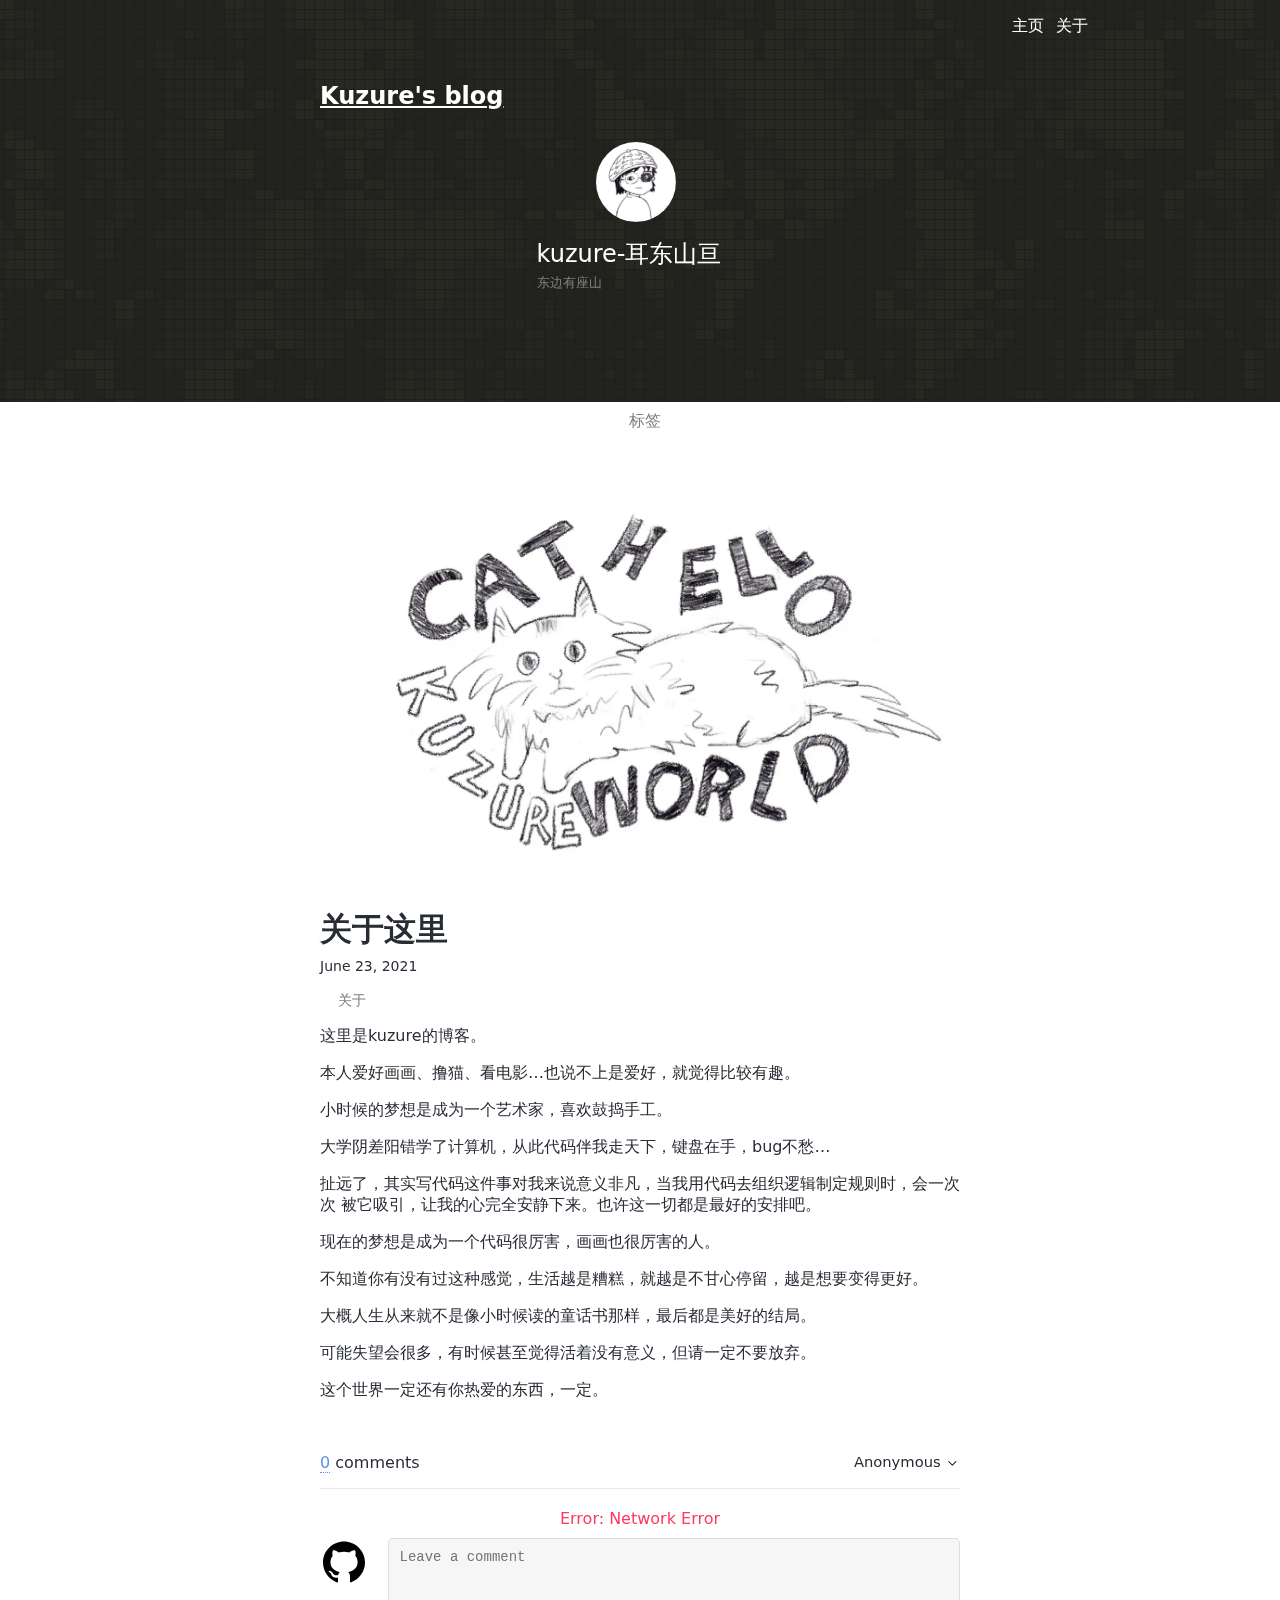
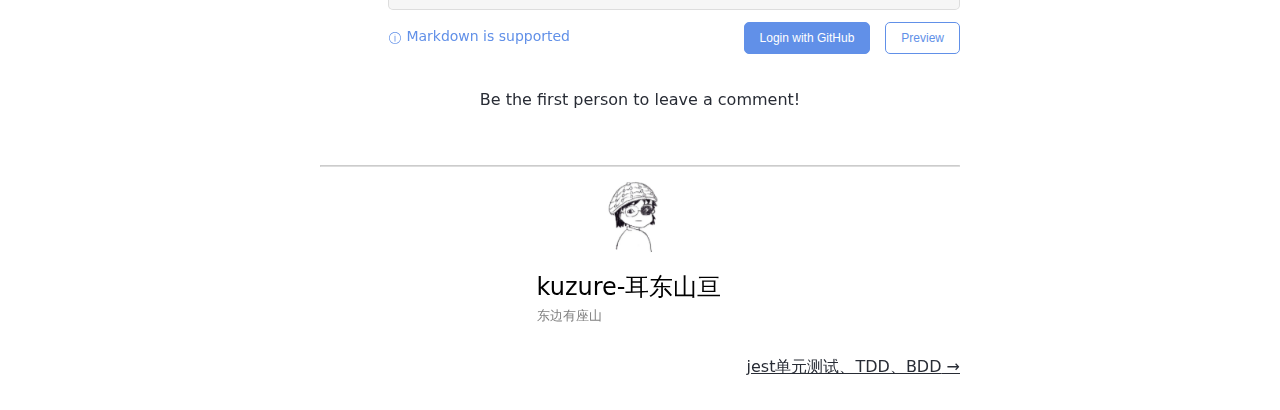
==== commit 92d60ce9: "Updates" ====
--- a/about/index.html
+++ b/about/index.html
@@ -1,9 +1,9 @@
-<!DOCTYPE html><html lang="en"><head><meta charSet="utf-8"/><meta http-equiv="x-ua-compatible" content="ie=edge"/><meta name="viewport" content="width=device-width, initial-scale=1, shrink-to-fit=no"/><style data-href="/styles.c1a2022b56d6f90c3ae4.css" data-identity="gatsby-global-css">:root{--reach-skip-nav:1}[data-reach-skip-nav-link]{clip:rect(0 0 0 0);border:0;height:1px;margin:-1px;overflow:hidden;padding:0;position:absolute;width:1px}[data-reach-skip-nav-link]:focus{clip:auto;background:#fff;height:auto;left:10px;padding:1rem;position:fixed;top:10px;width:auto;z-index:1}@font-face{font-family:octicons-link;src:url([data-uri]) format("woff")}.markdown-body{-ms-text-size-adjust:100%;-webkit-text-size-adjust:100%;word-wrap:break-word;color:#24292e;font-family:-apple-system,BlinkMacSystemFont,Segoe UI,Helvetica,Arial,sans-serif,Apple Color Emoji,Segoe UI Emoji,Segoe UI Symbol;font-size:16px;line-height:1.5}.markdown-body .pl-c{color:#6a737d}.markdown-body .pl-c1,.markdown-body .pl-s .pl-v{color:#005cc5}.markdown-body .pl-e,.markdown-body .pl-en{color:#6f42c1}.markdown-body .pl-s .pl-s1,.markdown-body .pl-smi{color:#24292e}.markdown-body .pl-ent{color:#22863a}.markdown-body .pl-k{color:#d73a49}.markdown-body .pl-pds,.markdown-body .pl-s,.markdown-body .pl-s .pl-pse .pl-s1,.markdown-body .pl-sr,.markdown-body .pl-sr .pl-cce,.markdown-body .pl-sr .pl-sra,.markdown-body .pl-sr .pl-sre{color:#032f62}.markdown-body .pl-smw,.markdown-body .pl-v{color:#e36209}.markdown-body .pl-bu{color:#b31d28}.markdown-body .pl-ii{background-color:#b31d28;color:#fafbfc}.markdown-body .pl-c2{background-color:#d73a49;color:#fafbfc}.markdown-body .pl-c2:before{content:"^M"}.markdown-body .pl-sr .pl-cce{color:#22863a;font-weight:700}.markdown-body .pl-ml{color:#735c0f}.markdown-body .pl-mh,.markdown-body .pl-mh .pl-en,.markdown-body .pl-ms{color:#005cc5;font-weight:700}.markdown-body .pl-mi{color:#24292e;font-style:italic}.markdown-body .pl-mb{color:#24292e;font-weight:700}.markdown-body .pl-md{background-color:#ffeef0;color:#b31d28}.markdown-body .pl-mi1{background-color:#f0fff4;color:#22863a}.markdown-body .pl-mc{background-color:#ffebda;color:#e36209}.markdown-body .pl-mi2{background-color:#005cc5;color:#f6f8fa}.markdown-body .pl-mdr{color:#6f42c1;font-weight:700}.markdown-body .pl-ba{color:#586069}.markdown-body .pl-sg{color:#959da5}.markdown-body .pl-corl{color:#032f62;text-decoration:underline}.markdown-body .octicon{fill:currentColor;display:inline-block;vertical-align:text-top}.markdown-body a{-webkit-text-decoration-skip:objects;background-color:transparent}.markdown-body a:active,.markdown-body a:hover{outline-width:0}.markdown-body strong{font-weight:inherit;font-weight:bolder}.markdown-body h1{margin:.67em 0}.markdown-body img{border-style:none}.markdown-body svg:not(:root){overflow:hidden}.markdown-body code,.markdown-body kbd,.markdown-body pre{font-family:monospace,monospace;font-size:1em}.markdown-body hr{box-sizing:content-box;overflow:visible}.markdown-body input{font:inherit;margin:0;overflow:visible}.markdown-body [type=checkbox]{box-sizing:border-box;padding:0}.markdown-body *{box-sizing:border-box}.markdown-body input{font-family:inherit;font-size:inherit;line-height:inherit}.markdown-body a{color:#0366d6;text-decoration:none}.markdown-body a:hover{text-decoration:underline}.markdown-body strong{font-weight:600}.markdown-body hr{background:transparent;border-bottom:1px solid #dfe2e5;height:0;margin:15px 0;overflow:hidden}.markdown-body hr:after,.markdown-body hr:before{content:"";display:table}.markdown-body hr:after{clear:both}.markdown-body table{border-collapse:collapse;border-spacing:0}.markdown-body td,.markdown-body th{padding:0}.markdown-body h1,.markdown-body h2,.markdown-body h3,.markdown-body h4,.markdown-body h5,.markdown-body h6{margin-bottom:0;margin-top:0}.markdown-body h1{font-size:32px;font-weight:600}.markdown-body h2{font-size:24px;font-weight:600}.markdown-body h3{font-size:20px;font-weight:600}.markdown-body h4{font-size:16px;font-weight:600}.markdown-body h5{font-size:14px;font-weight:600}.markdown-body h6{font-size:12px;font-weight:600}.markdown-body p{margin-bottom:10px;margin-top:0}.markdown-body blockquote{margin:0}.markdown-body ol,.markdown-body ul{margin-bottom:0;margin-top:0;padding-left:0}.markdown-body ol ol,.markdown-body ul ol{list-style-type:lower-roman}.markdown-body ol ol ol,.markdown-body ol ul ol,.markdown-body ul ol ol,.markdown-body ul ul ol{list-style-type:lower-alpha}.markdown-body dd{margin-left:0}.markdown-body code{font-family:SFMono-Regular,Consolas,Liberation Mono,Menlo,Courier,monospace;font-size:12px}.markdown-body pre{font:12px SFMono-Regular,Consolas,Liberation Mono,Menlo,Courier,monospace;margin-bottom:0;margin-top:0}.markdown-body .octicon{vertical-align:text-bottom}.markdown-body .pl-0{padding-left:0!important}.markdown-body .pl-1{padding-left:4px!important}.markdown-body .pl-2{padding-left:8px!important}.markdown-body .pl-3{padding-left:16px!important}.markdown-body .pl-4{padding-left:24px!important}.markdown-body .pl-5{padding-left:32px!important}.markdown-body .pl-6{padding-left:40px!important}.markdown-body:after,.markdown-body:before{content:"";display:table}.markdown-body:after{clear:both}.markdown-body>:first-child{margin-top:0!important}.markdown-body>:last-child{margin-bottom:0!important}.markdown-body a:not([href]){color:inherit;text-decoration:none}.markdown-body .anchor{float:left;line-height:1;margin-left:-20px;padding-right:4px}.markdown-body .anchor:focus{outline:none}.markdown-body blockquote,.markdown-body dl,.markdown-body ol,.markdown-body p,.markdown-body pre,.markdown-body table,.markdown-body ul{margin-bottom:16px;margin-top:0}.markdown-body hr{background-color:#e1e4e8;border:0;height:.25em;margin:24px 0;padding:0}.markdown-body blockquote{border-left:.25em solid #dfe2e5;color:#6a737d;padding:0 1em}.markdown-body blockquote>:first-child{margin-top:0}.markdown-body blockquote>:last-child{margin-bottom:0}.markdown-body kbd{border:1px solid #c6cbd1;border-bottom-color:#959da5;box-shadow:inset 0 -1px 0 #959da5;font-size:11px}.markdown-body h1,.markdown-body h2,.markdown-body h3,.markdown-body h4,.markdown-body h5,.markdown-body h6{font-weight:600;line-height:1.25;margin-bottom:16px;margin-top:24px}.markdown-body h1 .octicon-link,.markdown-body h2 .octicon-link,.markdown-body h3 .octicon-link,.markdown-body h4 .octicon-link,.markdown-body h5 .octicon-link,.markdown-body h6 .octicon-link{color:#1b1f23;vertical-align:middle;visibility:hidden}.markdown-body h1:hover .anchor,.markdown-body h2:hover .anchor,.markdown-body h3:hover .anchor,.markdown-body h4:hover .anchor,.markdown-body h5:hover .anchor,.markdown-body h6:hover .anchor{text-decoration:none}.markdown-body h1:hover .anchor .octicon-link,.markdown-body h2:hover .anchor .octicon-link,.markdown-body h3:hover .anchor .octicon-link,.markdown-body h4:hover .anchor .octicon-link,.markdown-body h5:hover .anchor .octicon-link,.markdown-body h6:hover .anchor .octicon-link{visibility:visible}.markdown-body h1{font-size:2em}.markdown-body h1,.markdown-body h2{border-bottom:1px solid #eaecef;padding-bottom:.3em}.markdown-body h2{font-size:1.5em}.markdown-body h3{font-size:1.25em}.markdown-body h4{font-size:1em}.markdown-body h5{font-size:.875em}.markdown-body h6{color:#6a737d;font-size:.85em}.markdown-body ol,.markdown-body ul{padding-left:2em}.markdown-body ol ol,.markdown-body ol ul,.markdown-body ul ol,.markdown-body ul ul{margin-bottom:0;margin-top:0}.markdown-body li>p{margin-top:16px}.markdown-body li+li{margin-top:.25em}.markdown-body dl{padding:0}.markdown-body dl dt{font-size:1em;font-style:italic;font-weight:600;margin-top:16px;padding:0}.markdown-body dl dd{margin-bottom:16px;padding:0 16px}.markdown-body table{display:block;overflow:auto;width:100%}.markdown-body table th{font-weight:600}.markdown-body table td,.markdown-body table th{border:1px solid #dfe2e5;padding:6px 13px}.markdown-body table tr{background-color:#fff;border-top:1px solid #c6cbd1}.markdown-body table tr:nth-child(2n){background-color:#f6f8fa}.markdown-body img{background-color:#fff;box-sizing:content-box;max-width:100%}.markdown-body code{background-color:rgba(27,31,35,.05);border-radius:3px;font-size:85%;margin:0;padding:.2em 0}.markdown-body code:after,.markdown-body code:before{content:"\A0";letter-spacing:-.2em}.markdown-body pre{word-wrap:normal}.markdown-body pre>code{background:transparent;border:0;font-size:100%;margin:0;padding:0;white-space:pre;word-break:normal}.markdown-body .highlight{margin-bottom:16px}.markdown-body .highlight pre{margin-bottom:0;word-break:normal}.markdown-body .highlight pre,.markdown-body pre{background-color:#f6f8fa;border-radius:3px;font-size:85%;line-height:1.45;overflow:auto;padding:16px}.markdown-body pre code{word-wrap:normal;background-color:transparent;border:0;display:inline;line-height:inherit;margin:0;max-width:auto;overflow:visible;padding:0}.markdown-body pre code:after,.markdown-body pre code:before{content:normal}.markdown-body .full-commit .btn-outline:not(:disabled):hover{border-color:#005cc5;color:#005cc5}.markdown-body kbd{background-color:#fafbfc;border:1px solid #d1d5da;border-bottom-color:#c6cbd1;border-radius:3px;box-shadow:inset 0 -1px 0 #c6cbd1;color:#444d56;display:inline-block;font:11px SFMono-Regular,Consolas,Liberation Mono,Menlo,Courier,monospace;line-height:10px;padding:3px 5px;vertical-align:middle}.markdown-body :checked+.radio-label{border-color:#0366d6;position:relative;z-index:1}.markdown-body .task-list-item{list-style-type:none}.markdown-body .task-list-item+.task-list-item{margin-top:3px}.markdown-body .task-list-item input{margin:0 .2em .25em -1.6em;vertical-align:middle}.markdown-body hr{border-bottom-color:#eee}.gt-container{font-size:16px}.gt-container,.gt-container *{box-sizing:border-box}.gt-container a{color:#6190e8}.gt-container a:hover{border-color:#81a6ed;color:#81a6ed}.gt-container a.is--active{color:#333;cursor:default!important}.gt-container a.is--active:hover{color:#333}.gt-container .hide{display:none!important}.gt-container .gt-svg{display:inline-block;height:1em;vertical-align:sub;width:1em}.gt-container .gt-svg svg{fill:#6190e8;height:100%;width:100%}.gt-container .gt-ico{display:inline-block}.gt-container .gt-ico-text{margin-left:.3125em}.gt-container .gt-ico-github,.gt-container .gt-ico-github .gt-svg{height:100%;width:100%}.gt-container .gt-ico-github svg{fill:inherit}.gt-container .gt-spinner{position:relative}.gt-container .gt-spinner:before{-webkit-animation:gt-kf-rotate .6s linear infinite;animation:gt-kf-rotate .6s linear infinite;border:1px solid #fff;border-radius:50%;border-top-color:#6190e8;box-sizing:border-box;content:"";height:.75em;margin-left:-.375em;margin-top:-.1875em;position:absolute;top:3px;width:.75em}.gt-container .gt-loader{-webkit-animation:gt-kf-rotate 1.5s ease infinite;animation:gt-kf-rotate 1.5s ease infinite;border:1px solid #999;border-radius:50%;display:inline-block;font-style:normal;height:1.75em;line-height:1.75em;position:relative;width:1.75em}.gt-container .gt-loader:before{background-color:#999;border-radius:50%;content:"";display:block;height:.375em;left:50%;margin-left:-.1875em;margin-top:-.1875em;position:absolute;top:0;width:.375em}.gt-container .gt-avatar{display:inline-block;height:3.125em;width:3.125em}@media (max-width:479px){.gt-container .gt-avatar{height:2em;width:2em}}.gt-container .gt-avatar img{border-radius:3px;height:auto;width:100%}.gt-container .gt-avatar-github{cursor:pointer;height:3em;width:3em}@media (max-width:479px){.gt-container .gt-avatar-github{height:1.875em;width:1.875em}}.gt-container .gt-btn{background-color:#6190e8;border:1px solid #6190e8;border-radius:5px;color:#fff;cursor:pointer;display:inline-block;font-size:.75em;line-height:1;outline:none;padding:.75em 1.25em;text-decoration:none;white-space:nowrap}.gt-container .gt-btn-text{font-weight:400}.gt-container .gt-btn-loading{display:inline-block;height:1em;margin-left:.5em;position:relative;vertical-align:top;width:.75em}.gt-container .gt-btn.is--disable{cursor:not-allowed;opacity:.5}.gt-container .gt-btn-login{margin-right:0}.gt-container .gt-btn-preview{background-color:#fff;color:#6190e8}.gt-container .gt-btn-preview:hover{background-color:#f2f2f2;border-color:#81a6ed}.gt-container .gt-btn-public:hover{background-color:#81a6ed;border-color:#81a6ed}.gt-container .gt-error{color:#ff3860;margin:.625em;text-align:center}.gt-container .gt-initing{padding:1.25em 0;text-align:center}.gt-container .gt-initing-text{font-size:92%;margin:.625em auto}.gt-container .gt-no-init{padding:1.25em 0;text-align:center}.gt-container .gt-link{border-bottom:1px dotted #6190e8}.gt-container .gt-link-counts,.gt-container .gt-link-project{text-decoration:none}.gt-container .gt-meta{border-bottom:1px solid #e9e9e9;font-size:1em;margin:1.25em 0;padding:1em 0;position:relative;z-index:10}.gt-container .gt-meta:after,.gt-container .gt-meta:before{content:" ";display:table}.gt-container .gt-meta:after{clear:both}.gt-container .gt-counts{margin:0 .625em 0 0}.gt-container .gt-user{float:right;font-size:92%;margin:0}.gt-container .gt-user-pic{height:16px;margin-right:.5em;vertical-align:top;width:16px}.gt-container .gt-user-inner{cursor:pointer;display:inline-block}.gt-container .gt-user .gt-ico{margin:0 0 0 .3125em}.gt-container .gt-user .gt-ico svg{fill:inherit}.gt-container .gt-user .is--poping .gt-ico svg{fill:#6190e8}.gt-container .gt-version{color:#a1a1a1;margin-left:.375em}.gt-container .gt-copyright{border-top:1px solid #e9e9e9;margin:0 .9375em .5em;padding-top:.5em}.gt-container .gt-popup{background:#fff;border:1px solid #e9e9e9;display:inline-block;font-size:.875em;letter-spacing:.5px;padding:.625em 0;position:absolute;right:0;top:2.375em}.gt-container .gt-popup .gt-action{cursor:pointer;display:block;margin:.5em 0;padding:0 1.125em;position:relative;text-decoration:none}.gt-container .gt-popup .gt-action.is--active:before{background:#6190e8;content:"";height:.25em;left:.5em;position:absolute;top:.4375em;width:.25em}.gt-container .gt-header{display:flex;position:relative}.gt-container .gt-header-comment{flex:1 1;margin-left:1.25em}@media (max-width:479px){.gt-container .gt-header-comment{margin-left:.875em}}.gt-container .gt-header-textarea{word-wrap:break-word;background-color:#f6f6f6;border:1px solid rgba(0,0,0,.1);border-radius:5px;box-sizing:border-box;display:block;font-size:.875em;max-height:15em;min-height:5.125em;outline:none;padding:.75em;resize:vertical;transition:all .25s ease;width:100%}.gt-container .gt-header-textarea:hover{background-color:#fbfbfb}.gt-container .gt-header-preview{background-color:#f6f6f6;border:1px solid rgba(0,0,0,.1);border-radius:5px;padding:.75em}.gt-container .gt-header-controls{margin:.75em 0 0;position:relative}.gt-container .gt-header-controls:after,.gt-container .gt-header-controls:before{content:" ";display:table}.gt-container .gt-header-controls:after{clear:both}@media (max-width:479px){.gt-container .gt-header-controls{margin:0}}.gt-container .gt-header-controls-tip{color:#6190e8;font-size:.875em;text-decoration:none;vertical-align:sub}@media (max-width:479px){.gt-container .gt-header-controls-tip{display:none}}.gt-container .gt-header-controls .gt-btn{float:right;margin-left:1.25em}@media (max-width:479px){.gt-container .gt-header-controls .gt-btn{float:none;margin:.75em 0 0;width:100%}}.gt-container:after{bottom:100%;content:"";left:0;opacity:0;position:fixed;right:0;top:0}.gt-container.gt-input-focused{position:relative}.gt-container.gt-input-focused:after{background:#000;bottom:0;content:"";left:0;opacity:.6;position:fixed;right:0;top:0;transition:opacity .3s,bottom 0s;z-index:9999}.gt-container.gt-input-focused .gt-header-comment{z-index:10000}.gt-container .gt-comments{padding-top:1.25em}.gt-container .gt-comments-null{text-align:center}.gt-container .gt-comments-controls{margin:1.25em 0;text-align:center}.gt-container .gt-comment{display:flex;padding:.625em 0;position:relative}.gt-container .gt-comment-content{background-color:#f9f9f9;flex:1 1;margin-left:1.25em;overflow:auto;padding:.75em 1em;transition:all .25s ease}.gt-container .gt-comment-content:hover{box-shadow:0 .625em 3.75em 0 #f4f4f4}@media (max-width:479px){.gt-container .gt-comment-content{margin-left:.875em;padding:.625em .75em}}.gt-container .gt-comment-header{font-size:.875em;margin-bottom:.5em;position:relative}.gt-container .gt-comment-block-1{float:right;height:1.375em;width:2em}.gt-container .gt-comment-block-2{float:right;height:1.375em;width:4em}.gt-container .gt-comment-username{color:#6190e8;font-weight:500;text-decoration:none}.gt-container .gt-comment-username:hover{text-decoration:underline}.gt-container .gt-comment-date,.gt-container .gt-comment-text{color:#a1a1a1;margin-left:.5em}.gt-container .gt-comment-edit,.gt-container .gt-comment-like,.gt-container .gt-comment-reply{height:1.375em;position:absolute}.gt-container .gt-comment-edit:hover,.gt-container .gt-comment-like:hover,.gt-container .gt-comment-reply:hover{cursor:pointer}.gt-container .gt-comment-like{right:2em;top:0}.gt-container .gt-comment-edit,.gt-container .gt-comment-reply{right:0;top:0}.gt-container .gt-comment-body{color:#333!important}.gt-container .gt-comment-body .email-hidden-toggle a{background:#dfe2e5;border-radius:1px;color:#444d56;display:inline-block;font-size:12px;font-weight:600;height:12px;line-height:6px;padding:0 9px;text-decoration:none;vertical-align:middle}.gt-container .gt-comment-body .email-hidden-toggle a:hover{background-color:#c6cbd1}.gt-container .gt-comment-body .email-hidden-reply{display:none;white-space:pre-wrap}.gt-container .gt-comment-body .email-hidden-reply .email-signature-reply{border-left:4px solid #dfe2e5;color:#586069;margin:15px 0;padding:0 15px}.gt-container .gt-comment-body .email-hidden-reply.expanded{display:block}.gt-container .gt-comment-admin .gt-comment-content{background-color:#f6f9fe}@-webkit-keyframes gt-kf-rotate{0%{-webkit-transform:rotate(0);transform:rotate(0)}to{-webkit-transform:rotate(1turn);transform:rotate(1turn)}}@keyframes gt-kf-rotate{0%{-webkit-transform:rotate(0);transform:rotate(0)}to{-webkit-transform:rotate(1turn);transform:rotate(1turn)}}.icon{fill:currentColor;color:#fff!important;height:1em;margin-right:2px;overflow:hidden;vertical-align:-.15em;width:1em}.github-icon{margin-left:4px}</style><meta name="generator" content="Gatsby 3.8.0"/><style>.gatsby-image-wrapper{position:relative;overflow:hidden}.gatsby-image-wrapper img{bottom:0;height:100%;left:0;margin:0;max-width:none;padding:0;position:absolute;right:0;top:0;width:100%;object-fit:cover}.gatsby-image-wrapper [data-main-image]{opacity:0;transform:translateZ(0);transition:opacity .25s linear;will-change:opacity}.gatsby-image-wrapper-constrained{display:inline-block;vertical-align:top}</style><noscript><style>.gatsby-image-wrapper noscript [data-main-image]{opacity:1!important}.gatsby-image-wrapper [data-placeholder-image]{opacity:0!important}</style></noscript><script type="module">const e="undefined"!=typeof HTMLImageElement&&"loading"in HTMLImageElement.prototype;e&&document.body.addEventListener("load",(function(e){if(void 0===e.target.dataset.mainImage)return;if(void 0===e.target.dataset.gatsbyImageSsr)return;const t=e.target;let a=null,n=t;for(;null===a&&n;)void 0!==n.parentNode.dataset.gatsbyImageWrapper&&(a=n.parentNode),n=n.parentNode;const o=a.querySelector("[data-placeholder-image]"),r=new Image;r.src=t.currentSrc,r.decode().catch((()=>{})).then((()=>{t.style.opacity=1,o&&(o.style.opacity=0,o.style.transition="opacity 500ms linear")}))}),!0);</script><title data-react-helmet="true">关于这里 | Kuzure&#x27;s blog</title><meta data-react-helmet="true" name="description" content="这里是kuzure的博客。 本人爱好画画、撸猫、看电影...也说不上是爱好，就觉得比较有趣。 小时候的梦想是成为一个艺术家，喜欢鼓捣手工。 大学阴差阳错学了计算机，从此代码伴我走天下，键盘在手，bug…"/><meta data-react-helmet="true" property="og:title" content="关于这里"/><meta data-react-helmet="true" property="og:description" content="这里是kuzure的博客。 本人爱好画画、撸猫、看电影...也说不上是爱好，就觉得比较有趣。 小时候的梦想是成为一个艺术家，喜欢鼓捣手工。 大学阴差阳错学了计算机，从此代码伴我走天下，键盘在手，bug…"/><meta data-react-helmet="true" property="og:type" content="website"/><meta data-react-helmet="true" name="twitter:creator" content="kuzure-东山"/><meta data-react-helmet="true" name="twitter:title" content="关于这里"/><meta data-react-helmet="true" name="twitter:description" content="这里是kuzure的博客。 本人爱好画画、撸猫、看电影...也说不上是爱好，就觉得比较有趣。 小时候的梦想是成为一个艺术家，喜欢鼓捣手工。 大学阴差阳错学了计算机，从此代码伴我走天下，键盘在手，bug…"/><meta data-react-helmet="true" name="og:image" content="https://example.com/static/d2cc235d93f6fcc3b70fdd83a3cb4bd0/c7777/cat.jpg"/><meta data-react-helmet="true" name="og:image:alt" content="A beach at sunset with crashing waves."/><meta data-react-helmet="true" name="twitter:image" content="https://example.com/static/d2cc235d93f6fcc3b70fdd83a3cb4bd0/c7777/cat.jpg"/><meta data-react-helmet="true" name="twitter:image:alt" content="A beach at sunset with crashing waves."/><meta data-react-helmet="true" name="twitter:card" content="summary_large_image"/><link rel="icon" href="/favicon-32x32.png?v=fe79452f2bf834ff9bf8cf2684783a6b" type="image/png"/><link rel="manifest" href="/manifest.webmanifest" crossorigin="anonymous"/><link rel="apple-touch-icon" sizes="48x48" href="/icons/icon-48x48.png?v=fe79452f2bf834ff9bf8cf2684783a6b"/><link rel="apple-touch-icon" sizes="72x72" href="/icons/icon-72x72.png?v=fe79452f2bf834ff9bf8cf2684783a6b"/><link rel="apple-touch-icon" sizes="96x96" href="/icons/icon-96x96.png?v=fe79452f2bf834ff9bf8cf2684783a6b"/><link rel="apple-touch-icon" sizes="144x144" href="/icons/icon-144x144.png?v=fe79452f2bf834ff9bf8cf2684783a6b"/><link rel="apple-touch-icon" sizes="192x192" href="/icons/icon-192x192.png?v=fe79452f2bf834ff9bf8cf2684783a6b"/><link rel="apple-touch-icon" sizes="256x256" href="/icons/icon-256x256.png?v=fe79452f2bf834ff9bf8cf2684783a6b"/><link rel="apple-touch-icon" sizes="384x384" href="/icons/icon-384x384.png?v=fe79452f2bf834ff9bf8cf2684783a6b"/><link rel="apple-touch-icon" sizes="512x512" href="/icons/icon-512x512.png?v=fe79452f2bf834ff9bf8cf2684783a6b"/><link as="script" rel="preload" href="/webpack-runtime-c096bd8d901677eb8d30.js"/><link as="script" rel="preload" href="/framework-83c4af4e5826768a26d2.js"/><link as="script" rel="preload" href="/app-6f15860e55dcb5c56d9e.js"/><link as="script" rel="preload" href="/41aca86e-ff3c2ac48cc14a2a06ae.js"/><link as="script" rel="preload" href="/594a10c5e594bd3faaa0b3336dcd5755131ca933-d8a505556d1d6460083f.js"/><link as="script" rel="preload" href="/799b9e28ec84f08939ab3af68c08e0b6efc8bad3-e6709697c41b4bc6a54c.js"/><link as="script" rel="preload" href="/component---node-modules-gatsby-theme-blog-core-src-templates-post-query-js-9fb063143ebc60965c12.js"/><link as="fetch" rel="preload" href="/page-data/about/page-data.json" crossorigin="anonymous"/><link as="fetch" rel="preload" href="/page-data/sq/d/2744905544.json" crossorigin="anonymous"/><link as="fetch" rel="preload" href="/page-data/sq/d/3090755652.json" crossorigin="anonymous"/><link as="fetch" rel="preload" href="/page-data/sq/d/764694655.json" crossorigin="anonymous"/><link as="fetch" rel="preload" href="/page-data/app-data.json" crossorigin="anonymous"/></head><body><script>(function() { try {
+<!DOCTYPE html><html lang="en"><head><meta charSet="utf-8"/><meta http-equiv="x-ua-compatible" content="ie=edge"/><meta name="viewport" content="width=device-width, initial-scale=1, shrink-to-fit=no"/><style data-href="/styles.4b253add00147390cb5c.css" data-identity="gatsby-global-css">:root{--reach-skip-nav:1}[data-reach-skip-nav-link]{clip:rect(0 0 0 0);border:0;height:1px;margin:-1px;overflow:hidden;padding:0;position:absolute;width:1px}[data-reach-skip-nav-link]:focus{clip:auto;background:#fff;height:auto;left:10px;padding:1rem;position:fixed;top:10px;width:auto;z-index:1}.icon{fill:currentColor;color:#fff!important;height:1em;margin-right:2px;overflow:hidden;vertical-align:-.15em;width:1em}.github-icon{margin-left:4px}.header-nav-hover{background-color:hsla(0,100%,99%,.8);box-shadow:0 0 4px rgba(0,0,0,.27);top:-52px!important}@font-face{font-family:octicons-link;src:url([data-uri]) format("woff")}.markdown-body{-ms-text-size-adjust:100%;-webkit-text-size-adjust:100%;word-wrap:break-word;color:#24292e;font-family:-apple-system,BlinkMacSystemFont,Segoe UI,Helvetica,Arial,sans-serif,Apple Color Emoji,Segoe UI Emoji,Segoe UI Symbol;font-size:16px;line-height:1.5}.markdown-body .pl-c{color:#6a737d}.markdown-body .pl-c1,.markdown-body .pl-s .pl-v{color:#005cc5}.markdown-body .pl-e,.markdown-body .pl-en{color:#6f42c1}.markdown-body .pl-s .pl-s1,.markdown-body .pl-smi{color:#24292e}.markdown-body .pl-ent{color:#22863a}.markdown-body .pl-k{color:#d73a49}.markdown-body .pl-pds,.markdown-body .pl-s,.markdown-body .pl-s .pl-pse .pl-s1,.markdown-body .pl-sr,.markdown-body .pl-sr .pl-cce,.markdown-body .pl-sr .pl-sra,.markdown-body .pl-sr .pl-sre{color:#032f62}.markdown-body .pl-smw,.markdown-body .pl-v{color:#e36209}.markdown-body .pl-bu{color:#b31d28}.markdown-body .pl-ii{background-color:#b31d28;color:#fafbfc}.markdown-body .pl-c2{background-color:#d73a49;color:#fafbfc}.markdown-body .pl-c2:before{content:"^M"}.markdown-body .pl-sr .pl-cce{color:#22863a;font-weight:700}.markdown-body .pl-ml{color:#735c0f}.markdown-body .pl-mh,.markdown-body .pl-mh .pl-en,.markdown-body .pl-ms{color:#005cc5;font-weight:700}.markdown-body .pl-mi{color:#24292e;font-style:italic}.markdown-body .pl-mb{color:#24292e;font-weight:700}.markdown-body .pl-md{background-color:#ffeef0;color:#b31d28}.markdown-body .pl-mi1{background-color:#f0fff4;color:#22863a}.markdown-body .pl-mc{background-color:#ffebda;color:#e36209}.markdown-body .pl-mi2{background-color:#005cc5;color:#f6f8fa}.markdown-body .pl-mdr{color:#6f42c1;font-weight:700}.markdown-body .pl-ba{color:#586069}.markdown-body .pl-sg{color:#959da5}.markdown-body .pl-corl{color:#032f62;text-decoration:underline}.markdown-body .octicon{fill:currentColor;display:inline-block;vertical-align:text-top}.markdown-body a{-webkit-text-decoration-skip:objects;background-color:transparent}.markdown-body a:active,.markdown-body a:hover{outline-width:0}.markdown-body strong{font-weight:inherit;font-weight:bolder}.markdown-body h1{margin:.67em 0}.markdown-body img{border-style:none}.markdown-body svg:not(:root){overflow:hidden}.markdown-body code,.markdown-body kbd,.markdown-body pre{font-family:monospace,monospace;font-size:1em}.markdown-body hr{box-sizing:content-box;overflow:visible}.markdown-body input{font:inherit;margin:0;overflow:visible}.markdown-body [type=checkbox]{box-sizing:border-box;padding:0}.markdown-body *{box-sizing:border-box}.markdown-body input{font-family:inherit;font-size:inherit;line-height:inherit}.markdown-body a{color:#0366d6;text-decoration:none}.markdown-body a:hover{text-decoration:underline}.markdown-body strong{font-weight:600}.markdown-body hr{background:transparent;border-bottom:1px solid #dfe2e5;height:0;margin:15px 0;overflow:hidden}.markdown-body hr:after,.markdown-body hr:before{content:"";display:table}.markdown-body hr:after{clear:both}.markdown-body table{border-collapse:collapse;border-spacing:0}.markdown-body td,.markdown-body th{padding:0}.markdown-body h1,.markdown-body h2,.markdown-body h3,.markdown-body h4,.markdown-body h5,.markdown-body h6{margin-bottom:0;margin-top:0}.markdown-body h1{font-size:32px;font-weight:600}.markdown-body h2{font-size:24px;font-weight:600}.markdown-body h3{font-size:20px;font-weight:600}.markdown-body h4{font-size:16px;font-weight:600}.markdown-body h5{font-size:14px;font-weight:600}.markdown-body h6{font-size:12px;font-weight:600}.markdown-body p{margin-bottom:10px;margin-top:0}.markdown-body blockquote{margin:0}.markdown-body ol,.markdown-body ul{margin-bottom:0;margin-top:0;padding-left:0}.markdown-body ol ol,.markdown-body ul ol{list-style-type:lower-roman}.markdown-body ol ol ol,.markdown-body ol ul ol,.markdown-body ul ol ol,.markdown-body ul ul ol{list-style-type:lower-alpha}.markdown-body dd{margin-left:0}.markdown-body code{font-family:SFMono-Regular,Consolas,Liberation Mono,Menlo,Courier,monospace;font-size:12px}.markdown-body pre{font:12px SFMono-Regular,Consolas,Liberation Mono,Menlo,Courier,monospace;margin-bottom:0;margin-top:0}.markdown-body .octicon{vertical-align:text-bottom}.markdown-body .pl-0{padding-left:0!important}.markdown-body .pl-1{padding-left:4px!important}.markdown-body .pl-2{padding-left:8px!important}.markdown-body .pl-3{padding-left:16px!important}.markdown-body .pl-4{padding-left:24px!important}.markdown-body .pl-5{padding-left:32px!important}.markdown-body .pl-6{padding-left:40px!important}.markdown-body:after,.markdown-body:before{content:"";display:table}.markdown-body:after{clear:both}.markdown-body>:first-child{margin-top:0!important}.markdown-body>:last-child{margin-bottom:0!important}.markdown-body a:not([href]){color:inherit;text-decoration:none}.markdown-body .anchor{float:left;line-height:1;margin-left:-20px;padding-right:4px}.markdown-body .anchor:focus{outline:none}.markdown-body blockquote,.markdown-body dl,.markdown-body ol,.markdown-body p,.markdown-body pre,.markdown-body table,.markdown-body ul{margin-bottom:16px;margin-top:0}.markdown-body hr{background-color:#e1e4e8;border:0;height:.25em;margin:24px 0;padding:0}.markdown-body blockquote{border-left:.25em solid #dfe2e5;color:#6a737d;padding:0 1em}.markdown-body blockquote>:first-child{margin-top:0}.markdown-body blockquote>:last-child{margin-bottom:0}.markdown-body kbd{border:1px solid #c6cbd1;border-bottom-color:#959da5;box-shadow:inset 0 -1px 0 #959da5;font-size:11px}.markdown-body h1,.markdown-body h2,.markdown-body h3,.markdown-body h4,.markdown-body h5,.markdown-body h6{font-weight:600;line-height:1.25;margin-bottom:16px;margin-top:24px}.markdown-body h1 .octicon-link,.markdown-body h2 .octicon-link,.markdown-body h3 .octicon-link,.markdown-body h4 .octicon-link,.markdown-body h5 .octicon-link,.markdown-body h6 .octicon-link{color:#1b1f23;vertical-align:middle;visibility:hidden}.markdown-body h1:hover .anchor,.markdown-body h2:hover .anchor,.markdown-body h3:hover .anchor,.markdown-body h4:hover .anchor,.markdown-body h5:hover .anchor,.markdown-body h6:hover .anchor{text-decoration:none}.markdown-body h1:hover .anchor .octicon-link,.markdown-body h2:hover .anchor .octicon-link,.markdown-body h3:hover .anchor .octicon-link,.markdown-body h4:hover .anchor .octicon-link,.markdown-body h5:hover .anchor .octicon-link,.markdown-body h6:hover .anchor .octicon-link{visibility:visible}.markdown-body h1{font-size:2em}.markdown-body h1,.markdown-body h2{border-bottom:1px solid #eaecef;padding-bottom:.3em}.markdown-body h2{font-size:1.5em}.markdown-body h3{font-size:1.25em}.markdown-body h4{font-size:1em}.markdown-body h5{font-size:.875em}.markdown-body h6{color:#6a737d;font-size:.85em}.markdown-body ol,.markdown-body ul{padding-left:2em}.markdown-body ol ol,.markdown-body ol ul,.markdown-body ul ol,.markdown-body ul ul{margin-bottom:0;margin-top:0}.markdown-body li>p{margin-top:16px}.markdown-body li+li{margin-top:.25em}.markdown-body dl{padding:0}.markdown-body dl dt{font-size:1em;font-style:italic;font-weight:600;margin-top:16px;padding:0}.markdown-body dl dd{margin-bottom:16px;padding:0 16px}.markdown-body table{display:block;overflow:auto;width:100%}.markdown-body table th{font-weight:600}.markdown-body table td,.markdown-body table th{border:1px solid #dfe2e5;padding:6px 13px}.markdown-body table tr{background-color:#fff;border-top:1px solid #c6cbd1}.markdown-body table tr:nth-child(2n){background-color:#f6f8fa}.markdown-body img{background-color:#fff;box-sizing:content-box;max-width:100%}.markdown-body code{background-color:rgba(27,31,35,.05);border-radius:3px;font-size:85%;margin:0;padding:.2em 0}.markdown-body code:after,.markdown-body code:before{content:"\A0";letter-spacing:-.2em}.markdown-body pre{word-wrap:normal}.markdown-body pre>code{background:transparent;border:0;font-size:100%;margin:0;padding:0;white-space:pre;word-break:normal}.markdown-body .highlight{margin-bottom:16px}.markdown-body .highlight pre{margin-bottom:0;word-break:normal}.markdown-body .highlight pre,.markdown-body pre{background-color:#f6f8fa;border-radius:3px;font-size:85%;line-height:1.45;overflow:auto;padding:16px}.markdown-body pre code{word-wrap:normal;background-color:transparent;border:0;display:inline;line-height:inherit;margin:0;max-width:auto;overflow:visible;padding:0}.markdown-body pre code:after,.markdown-body pre code:before{content:normal}.markdown-body .full-commit .btn-outline:not(:disabled):hover{border-color:#005cc5;color:#005cc5}.markdown-body kbd{background-color:#fafbfc;border:1px solid #d1d5da;border-bottom-color:#c6cbd1;border-radius:3px;box-shadow:inset 0 -1px 0 #c6cbd1;color:#444d56;display:inline-block;font:11px SFMono-Regular,Consolas,Liberation Mono,Menlo,Courier,monospace;line-height:10px;padding:3px 5px;vertical-align:middle}.markdown-body :checked+.radio-label{border-color:#0366d6;position:relative;z-index:1}.markdown-body .task-list-item{list-style-type:none}.markdown-body .task-list-item+.task-list-item{margin-top:3px}.markdown-body .task-list-item input{margin:0 .2em .25em -1.6em;vertical-align:middle}.markdown-body hr{border-bottom-color:#eee}.gt-container{font-size:16px}.gt-container,.gt-container *{box-sizing:border-box}.gt-container a{color:#6190e8}.gt-container a:hover{border-color:#81a6ed;color:#81a6ed}.gt-container a.is--active{color:#333;cursor:default!important}.gt-container a.is--active:hover{color:#333}.gt-container .hide{display:none!important}.gt-container .gt-svg{display:inline-block;height:1em;vertical-align:sub;width:1em}.gt-container .gt-svg svg{fill:#6190e8;height:100%;width:100%}.gt-container .gt-ico{display:inline-block}.gt-container .gt-ico-text{margin-left:.3125em}.gt-container .gt-ico-github,.gt-container .gt-ico-github .gt-svg{height:100%;width:100%}.gt-container .gt-ico-github svg{fill:inherit}.gt-container .gt-spinner{position:relative}.gt-container .gt-spinner:before{-webkit-animation:gt-kf-rotate .6s linear infinite;animation:gt-kf-rotate .6s linear infinite;border:1px solid #fff;border-radius:50%;border-top-color:#6190e8;box-sizing:border-box;content:"";height:.75em;margin-left:-.375em;margin-top:-.1875em;position:absolute;top:3px;width:.75em}.gt-container .gt-loader{-webkit-animation:gt-kf-rotate 1.5s ease infinite;animation:gt-kf-rotate 1.5s ease infinite;border:1px solid #999;border-radius:50%;display:inline-block;font-style:normal;height:1.75em;line-height:1.75em;position:relative;width:1.75em}.gt-container .gt-loader:before{background-color:#999;border-radius:50%;content:"";display:block;height:.375em;left:50%;margin-left:-.1875em;margin-top:-.1875em;position:absolute;top:0;width:.375em}.gt-container .gt-avatar{display:inline-block;height:3.125em;width:3.125em}@media (max-width:479px){.gt-container .gt-avatar{height:2em;width:2em}}.gt-container .gt-avatar img{border-radius:3px;height:auto;width:100%}.gt-container .gt-avatar-github{cursor:pointer;height:3em;width:3em}@media (max-width:479px){.gt-container .gt-avatar-github{height:1.875em;width:1.875em}}.gt-container .gt-btn{background-color:#6190e8;border:1px solid #6190e8;border-radius:5px;color:#fff;cursor:pointer;display:inline-block;font-size:.75em;line-height:1;outline:none;padding:.75em 1.25em;text-decoration:none;white-space:nowrap}.gt-container .gt-btn-text{font-weight:400}.gt-container .gt-btn-loading{display:inline-block;height:1em;margin-left:.5em;position:relative;vertical-align:top;width:.75em}.gt-container .gt-btn.is--disable{cursor:not-allowed;opacity:.5}.gt-container .gt-btn-login{margin-right:0}.gt-container .gt-btn-preview{background-color:#fff;color:#6190e8}.gt-container .gt-btn-preview:hover{background-color:#f2f2f2;border-color:#81a6ed}.gt-container .gt-btn-public:hover{background-color:#81a6ed;border-color:#81a6ed}.gt-container .gt-error{color:#ff3860;margin:.625em;text-align:center}.gt-container .gt-initing{padding:1.25em 0;text-align:center}.gt-container .gt-initing-text{font-size:92%;margin:.625em auto}.gt-container .gt-no-init{padding:1.25em 0;text-align:center}.gt-container .gt-link{border-bottom:1px dotted #6190e8}.gt-container .gt-link-counts,.gt-container .gt-link-project{text-decoration:none}.gt-container .gt-meta{border-bottom:1px solid #e9e9e9;font-size:1em;margin:1.25em 0;padding:1em 0;position:relative;z-index:10}.gt-container .gt-meta:after,.gt-container .gt-meta:before{content:" ";display:table}.gt-container .gt-meta:after{clear:both}.gt-container .gt-counts{margin:0 .625em 0 0}.gt-container .gt-user{float:right;font-size:92%;margin:0}.gt-container .gt-user-pic{height:16px;margin-right:.5em;vertical-align:top;width:16px}.gt-container .gt-user-inner{cursor:pointer;display:inline-block}.gt-container .gt-user .gt-ico{margin:0 0 0 .3125em}.gt-container .gt-user .gt-ico svg{fill:inherit}.gt-container .gt-user .is--poping .gt-ico svg{fill:#6190e8}.gt-container .gt-version{color:#a1a1a1;margin-left:.375em}.gt-container .gt-copyright{border-top:1px solid #e9e9e9;margin:0 .9375em .5em;padding-top:.5em}.gt-container .gt-popup{background:#fff;border:1px solid #e9e9e9;display:inline-block;font-size:.875em;letter-spacing:.5px;padding:.625em 0;position:absolute;right:0;top:2.375em}.gt-container .gt-popup .gt-action{cursor:pointer;display:block;margin:.5em 0;padding:0 1.125em;position:relative;text-decoration:none}.gt-container .gt-popup .gt-action.is--active:before{background:#6190e8;content:"";height:.25em;left:.5em;position:absolute;top:.4375em;width:.25em}.gt-container .gt-header{display:flex;position:relative}.gt-container .gt-header-comment{flex:1 1;margin-left:1.25em}@media (max-width:479px){.gt-container .gt-header-comment{margin-left:.875em}}.gt-container .gt-header-textarea{word-wrap:break-word;background-color:#f6f6f6;border:1px solid rgba(0,0,0,.1);border-radius:5px;box-sizing:border-box;display:block;font-size:.875em;max-height:15em;min-height:5.125em;outline:none;padding:.75em;resize:vertical;transition:all .25s ease;width:100%}.gt-container .gt-header-textarea:hover{background-color:#fbfbfb}.gt-container .gt-header-preview{background-color:#f6f6f6;border:1px solid rgba(0,0,0,.1);border-radius:5px;padding:.75em}.gt-container .gt-header-controls{margin:.75em 0 0;position:relative}.gt-container .gt-header-controls:after,.gt-container .gt-header-controls:before{content:" ";display:table}.gt-container .gt-header-controls:after{clear:both}@media (max-width:479px){.gt-container .gt-header-controls{margin:0}}.gt-container .gt-header-controls-tip{color:#6190e8;font-size:.875em;text-decoration:none;vertical-align:sub}@media (max-width:479px){.gt-container .gt-header-controls-tip{display:none}}.gt-container .gt-header-controls .gt-btn{float:right;margin-left:1.25em}@media (max-width:479px){.gt-container .gt-header-controls .gt-btn{float:none;margin:.75em 0 0;width:100%}}.gt-container:after{bottom:100%;content:"";left:0;opacity:0;position:fixed;right:0;top:0}.gt-container.gt-input-focused{position:relative}.gt-container.gt-input-focused:after{background:#000;bottom:0;content:"";left:0;opacity:.6;position:fixed;right:0;top:0;transition:opacity .3s,bottom 0s;z-index:9999}.gt-container.gt-input-focused .gt-header-comment{z-index:10000}.gt-container .gt-comments{padding-top:1.25em}.gt-container .gt-comments-null{text-align:center}.gt-container .gt-comments-controls{margin:1.25em 0;text-align:center}.gt-container .gt-comment{display:flex;padding:.625em 0;position:relative}.gt-container .gt-comment-content{background-color:#f9f9f9;flex:1 1;margin-left:1.25em;overflow:auto;padding:.75em 1em;transition:all .25s ease}.gt-container .gt-comment-content:hover{box-shadow:0 .625em 3.75em 0 #f4f4f4}@media (max-width:479px){.gt-container .gt-comment-content{margin-left:.875em;padding:.625em .75em}}.gt-container .gt-comment-header{font-size:.875em;margin-bottom:.5em;position:relative}.gt-container .gt-comment-block-1{float:right;height:1.375em;width:2em}.gt-container .gt-comment-block-2{float:right;height:1.375em;width:4em}.gt-container .gt-comment-username{color:#6190e8;font-weight:500;text-decoration:none}.gt-container .gt-comment-username:hover{text-decoration:underline}.gt-container .gt-comment-date,.gt-container .gt-comment-text{color:#a1a1a1;margin-left:.5em}.gt-container .gt-comment-edit,.gt-container .gt-comment-like,.gt-container .gt-comment-reply{height:1.375em;position:absolute}.gt-container .gt-comment-edit:hover,.gt-container .gt-comment-like:hover,.gt-container .gt-comment-reply:hover{cursor:pointer}.gt-container .gt-comment-like{right:2em;top:0}.gt-container .gt-comment-edit,.gt-container .gt-comment-reply{right:0;top:0}.gt-container .gt-comment-body{color:#333!important}.gt-container .gt-comment-body .email-hidden-toggle a{background:#dfe2e5;border-radius:1px;color:#444d56;display:inline-block;font-size:12px;font-weight:600;height:12px;line-height:6px;padding:0 9px;text-decoration:none;vertical-align:middle}.gt-container .gt-comment-body .email-hidden-toggle a:hover{background-color:#c6cbd1}.gt-container .gt-comment-body .email-hidden-reply{display:none;white-space:pre-wrap}.gt-container .gt-comment-body .email-hidden-reply .email-signature-reply{border-left:4px solid #dfe2e5;color:#586069;margin:15px 0;padding:0 15px}.gt-container .gt-comment-body .email-hidden-reply.expanded{display:block}.gt-container .gt-comment-admin .gt-comment-content{background-color:#f6f9fe}@-webkit-keyframes gt-kf-rotate{0%{-webkit-transform:rotate(0);transform:rotate(0)}to{-webkit-transform:rotate(1turn);transform:rotate(1turn)}}@keyframes gt-kf-rotate{0%{-webkit-transform:rotate(0);transform:rotate(0)}to{-webkit-transform:rotate(1turn);transform:rotate(1turn)}}</style><meta name="generator" content="Gatsby 3.8.0"/><style>.gatsby-image-wrapper{position:relative;overflow:hidden}.gatsby-image-wrapper img{bottom:0;height:100%;left:0;margin:0;max-width:none;padding:0;position:absolute;right:0;top:0;width:100%;object-fit:cover}.gatsby-image-wrapper [data-main-image]{opacity:0;transform:translateZ(0);transition:opacity .25s linear;will-change:opacity}.gatsby-image-wrapper-constrained{display:inline-block;vertical-align:top}</style><noscript><style>.gatsby-image-wrapper noscript [data-main-image]{opacity:1!important}.gatsby-image-wrapper [data-placeholder-image]{opacity:0!important}</style></noscript><script type="module">const e="undefined"!=typeof HTMLImageElement&&"loading"in HTMLImageElement.prototype;e&&document.body.addEventListener("load",(function(e){if(void 0===e.target.dataset.mainImage)return;if(void 0===e.target.dataset.gatsbyImageSsr)return;const t=e.target;let a=null,n=t;for(;null===a&&n;)void 0!==n.parentNode.dataset.gatsbyImageWrapper&&(a=n.parentNode),n=n.parentNode;const o=a.querySelector("[data-placeholder-image]"),r=new Image;r.src=t.currentSrc,r.decode().catch((()=>{})).then((()=>{t.style.opacity=1,o&&(o.style.opacity=0,o.style.transition="opacity 500ms linear")}))}),!0);</script><title data-react-helmet="true">关于这里 | Kuzure&#x27;s blog</title><meta data-react-helmet="true" name="description" content="这里是kuzure的博客。 本人爱好画画、撸猫、看电影...也说不上是爱好，就觉得比较有趣。 小时候的梦想是成为一个艺术家，喜欢鼓捣手工。 大学阴差阳错学了计算机，从此代码伴我走天下，键盘在手，bug…"/><meta data-react-helmet="true" property="og:title" content="关于这里"/><meta data-react-helmet="true" property="og:description" content="这里是kuzure的博客。 本人爱好画画、撸猫、看电影...也说不上是爱好，就觉得比较有趣。 小时候的梦想是成为一个艺术家，喜欢鼓捣手工。 大学阴差阳错学了计算机，从此代码伴我走天下，键盘在手，bug…"/><meta data-react-helmet="true" property="og:type" content="website"/><meta data-react-helmet="true" name="twitter:creator" content="kuzure-东山"/><meta data-react-helmet="true" name="twitter:title" content="关于这里"/><meta data-react-helmet="true" name="twitter:description" content="这里是kuzure的博客。 本人爱好画画、撸猫、看电影...也说不上是爱好，就觉得比较有趣。 小时候的梦想是成为一个艺术家，喜欢鼓捣手工。 大学阴差阳错学了计算机，从此代码伴我走天下，键盘在手，bug…"/><meta data-react-helmet="true" name="og:image" content="https://example.com/static/d2cc235d93f6fcc3b70fdd83a3cb4bd0/c7777/cat.jpg"/><meta data-react-helmet="true" name="og:image:alt" content="A beach at sunset with crashing waves."/><meta data-react-helmet="true" name="twitter:image" content="https://example.com/static/d2cc235d93f6fcc3b70fdd83a3cb4bd0/c7777/cat.jpg"/><meta data-react-helmet="true" name="twitter:image:alt" content="A beach at sunset with crashing waves."/><meta data-react-helmet="true" name="twitter:card" content="summary_large_image"/><link rel="icon" href="/favicon-32x32.png?v=fe79452f2bf834ff9bf8cf2684783a6b" type="image/png"/><link rel="manifest" href="/manifest.webmanifest" crossorigin="anonymous"/><link rel="apple-touch-icon" sizes="48x48" href="/icons/icon-48x48.png?v=fe79452f2bf834ff9bf8cf2684783a6b"/><link rel="apple-touch-icon" sizes="72x72" href="/icons/icon-72x72.png?v=fe79452f2bf834ff9bf8cf2684783a6b"/><link rel="apple-touch-icon" sizes="96x96" href="/icons/icon-96x96.png?v=fe79452f2bf834ff9bf8cf2684783a6b"/><link rel="apple-touch-icon" sizes="144x144" href="/icons/icon-144x144.png?v=fe79452f2bf834ff9bf8cf2684783a6b"/><link rel="apple-touch-icon" sizes="192x192" href="/icons/icon-192x192.png?v=fe79452f2bf834ff9bf8cf2684783a6b"/><link rel="apple-touch-icon" sizes="256x256" href="/icons/icon-256x256.png?v=fe79452f2bf834ff9bf8cf2684783a6b"/><link rel="apple-touch-icon" sizes="384x384" href="/icons/icon-384x384.png?v=fe79452f2bf834ff9bf8cf2684783a6b"/><link rel="apple-touch-icon" sizes="512x512" href="/icons/icon-512x512.png?v=fe79452f2bf834ff9bf8cf2684783a6b"/><link as="script" rel="preload" href="/webpack-runtime-c37e070fd7df79a3a18a.js"/><link as="script" rel="preload" href="/framework-83c4af4e5826768a26d2.js"/><link as="script" rel="preload" href="/app-d6a5b4810792821ddd22.js"/><link as="script" rel="preload" href="/41aca86e-ff3c2ac48cc14a2a06ae.js"/><link as="script" rel="preload" href="/594a10c5e594bd3faaa0b3336dcd5755131ca933-476618267eb055cea23e.js"/><link as="script" rel="preload" href="/799b9e28ec84f08939ab3af68c08e0b6efc8bad3-67c7d506d1ecc961cef7.js"/><link as="script" rel="preload" href="/component---node-modules-gatsby-theme-blog-core-src-templates-post-query-js-49f4adfb7f1f0e659038.js"/><link as="fetch" rel="preload" href="/page-data/about/page-data.json" crossorigin="anonymous"/><link as="fetch" rel="preload" href="/page-data/sq/d/2744905544.json" crossorigin="anonymous"/><link as="fetch" rel="preload" href="/page-data/sq/d/3090755652.json" crossorigin="anonymous"/><link as="fetch" rel="preload" href="/page-data/sq/d/764694655.json" crossorigin="anonymous"/><link as="fetch" rel="preload" href="/page-data/app-data.json" crossorigin="anonymous"/></head><body><script>(function() { try {
   var mode = localStorage.getItem('theme-ui-color-mode');
   if (!mode) return
   document.documentElement.classList.add('theme-ui-' + mode);
   document.body.classList.add('theme-ui-' + mode);
-} catch (e) {} })();</script><div id="___gatsby"><style data-emotion="css-global h580jr">body{--theme-ui-colors-text:#282c35;--theme-ui-colors-background:#fff;--theme-ui-colors-primary:#282c35;--theme-ui-colors-secondary:#1B1F23;--theme-ui-colors-muted:hsla(0, 0%, 0%, 0.2);--theme-ui-colors-highlight:rgba(255, 229, 100, 0.2);--theme-ui-colors-heading:#282c35;--theme-ui-colors-prism-background:#011627;--theme-ui-colors-prism-comment:#809393;--theme-ui-colors-prism-string:#addb67;--theme-ui-colors-prism-var:#d6deeb;--theme-ui-colors-prism-number:#f78c6c;--theme-ui-colors-prism-constant:#82aaff;--theme-ui-colors-prism-punctuation:#c792ea;--theme-ui-colors-prism-className:#ffc98b;--theme-ui-colors-prism-tag:#ffa7c4;--theme-ui-colors-prism-boolean:#ff5874;--theme-ui-colors-prism-property:#80cbc4;--theme-ui-colors-prism-namespace:#b2ccd6;--theme-ui-colors-prism-highlight:hsla(207, 95%, 15%, 1);color:var(--theme-ui-colors-text);background-color:var(--theme-ui-colors-background);}body.theme-ui-dark{--theme-ui-colors-text:rgba(255, 255, 255, 0.86);--theme-ui-colors-background:#232129;--theme-ui-colors-primary:#D9BAE8;--theme-ui-colors-secondary:rgba(255, 255, 255, 0.86);--theme-ui-colors-muted:hsla(0, 0%, 100%, 0.2);--theme-ui-colors-highlight:#663399;--theme-ui-colors-heading:#fff;}</style><style data-emotion="css-global 8ir1vi">*{box-sizing:border-box;}body{margin:0;font-family:system-ui,-apple-system,BlinkMacSystemFont,"Segoe UI",Roboto,"Helvetica Neue",sans-serif;}</style><div style="outline:none" tabindex="-1" id="gatsby-focus-wrapper"><style data-emotion="css ocpejr">.css-ocpejr{font-family:system-ui,-apple-system,BlinkMacSystemFont,"Segoe UI",Roboto,"Helvetica Neue",sans-serif;}</style><div class="css-ocpejr"><div><style data-emotion="css 1a2drsk">.css-1a2drsk{height:402px;overflow:hidden;position:fixed!important;top:0;z-index:-1;}</style><div class="css-1a2drsk"><img decoding="async" src="/index-bg.png" alt="background"/><noscript><img decoding="async" src="/index-bg.png" alt="background"/></noscript></div><style data-emotion="css 8531wk">.css-8531wk{padding-bottom:80px;}</style><header class="css-8531wk"><style data-emotion="css 1a161fb">.css-1a161fb{max-width:672px;margin-left:auto;margin-right:auto;padding-left:16px;padding-right:16px;padding-top:32px;}</style><div class="css-1a161fb"><style data-emotion="css fplwad">.css-fplwad{display:-webkit-box;display:-webkit-flex;display:-ms-flexbox;display:flex;-webkit-box-pack:justify;-webkit-justify-content:space-between;justify-content:space-between;-webkit-align-items:center;-webkit-box-align:center;-ms-flex-align:center;align-items:center;margin-bottom:32px;}</style><div class="css-fplwad"><style data-emotion="css 84s846">.css-84s846{margin-top:50px;margin-bottom:0;font-size:24px;}</style><style data-emotion="css 12gmd3o">.css-12gmd3o{margin-top:50px;margin-bottom:0;font-size:24px;}</style><h1 class="css-12gmd3o"><style data-emotion="css f4arw">.css-f4arw{color:white;box-shadow:none;-webkit-text-decoration:underline;text-decoration:underline;}.css-f4arw:hover{color:gray;}</style><style data-emotion="css lwud2u">.css-lwud2u{color:var(--theme-ui-colors-primary);color:white;box-shadow:none;-webkit-text-decoration:underline;text-decoration:underline;}.css-lwud2u:hover{color:gray;}</style><a class="css-lwud2u" href="/">Kuzure&#x27;s blog</a></h1></div><style data-emotion="css ve7ya4">.css-ve7ya4{margin-bottom:32px;-webkit-align-items:center;-webkit-box-align:center;-ms-flex-align:center;align-items:center;-webkit-box-pack:center;-ms-flex-pack:center;-webkit-justify-content:center;justify-content:center;-webkit-flex-direction:column;-ms-flex-direction:column;flex-direction:column;}</style><style data-emotion="css tcsn83">.css-tcsn83{box-sizing:border-box;margin:0;min-width:0;display:-webkit-box;display:-webkit-flex;display:-ms-flexbox;display:flex;margin-bottom:32px;-webkit-align-items:center;-webkit-box-align:center;-ms-flex-align:center;align-items:center;-webkit-box-pack:center;-ms-flex-pack:center;-webkit-justify-content:center;justify-content:center;-webkit-flex-direction:column;-ms-flex-direction:column;flex-direction:column;}</style><div class="css-tcsn83"><style data-emotion="css 9cxz3b">.css-9cxz3b{margin-right:8px;margin-bottom:16px;width:80px;min-width:48px;border-radius:50%;cursor:pointer;}.css-9cxz3b:hover{-webkit-transform:rotate(
+} catch (e) {} })();</script><div id="___gatsby"><style data-emotion="css-global h580jr">body{--theme-ui-colors-text:#282c35;--theme-ui-colors-background:#fff;--theme-ui-colors-primary:#282c35;--theme-ui-colors-secondary:#1B1F23;--theme-ui-colors-muted:hsla(0, 0%, 0%, 0.2);--theme-ui-colors-highlight:rgba(255, 229, 100, 0.2);--theme-ui-colors-heading:#282c35;--theme-ui-colors-prism-background:#011627;--theme-ui-colors-prism-comment:#809393;--theme-ui-colors-prism-string:#addb67;--theme-ui-colors-prism-var:#d6deeb;--theme-ui-colors-prism-number:#f78c6c;--theme-ui-colors-prism-constant:#82aaff;--theme-ui-colors-prism-punctuation:#c792ea;--theme-ui-colors-prism-className:#ffc98b;--theme-ui-colors-prism-tag:#ffa7c4;--theme-ui-colors-prism-boolean:#ff5874;--theme-ui-colors-prism-property:#80cbc4;--theme-ui-colors-prism-namespace:#b2ccd6;--theme-ui-colors-prism-highlight:hsla(207, 95%, 15%, 1);color:var(--theme-ui-colors-text);background-color:var(--theme-ui-colors-background);}body.theme-ui-dark{--theme-ui-colors-text:rgba(255, 255, 255, 0.86);--theme-ui-colors-background:#232129;--theme-ui-colors-primary:#D9BAE8;--theme-ui-colors-secondary:rgba(255, 255, 255, 0.86);--theme-ui-colors-muted:hsla(0, 0%, 100%, 0.2);--theme-ui-colors-highlight:#663399;--theme-ui-colors-heading:#fff;}</style><style data-emotion="css-global 8ir1vi">*{box-sizing:border-box;}body{margin:0;font-family:system-ui,-apple-system,BlinkMacSystemFont,"Segoe UI",Roboto,"Helvetica Neue",sans-serif;}</style><div style="outline:none" tabindex="-1" id="gatsby-focus-wrapper"><style data-emotion="css ocpejr">.css-ocpejr{font-family:system-ui,-apple-system,BlinkMacSystemFont,"Segoe UI",Roboto,"Helvetica Neue",sans-serif;}</style><div class="css-ocpejr"><div id="reach-skip-nav" data-reach-skip-nav-content=""></div><div><style data-emotion="css 1a2drsk">.css-1a2drsk{height:402px;overflow:hidden;position:fixed!important;top:0;z-index:-1;}</style><div class="css-1a2drsk"><img decoding="async" src="/index-bg.png" alt="background"/><noscript><img decoding="async" src="/index-bg.png" alt="background"/></noscript></div><style data-emotion="css 8531wk">.css-8531wk{padding-bottom:80px;}</style><header class="css-8531wk"><style data-emotion="css 192qh8m">.css-192qh8m{width:100%;padding:1rem 0;position:fixed;top:0;left:auto;right:auto;bottom:auto;-webkit-transition:all .4s ease-in;transition:all .4s ease-in;}</style><nav id="header-nav" class="css-192qh8m"><style data-emotion="css 1jzd79n">.css-1jzd79n{width:70%;margin:auto;}</style><section class="css-1jzd79n"><style data-emotion="css 1paqf5z">.css-1paqf5z{float:right;}</style><section class="css-1paqf5z"><style data-emotion="css cbg1lf">.css-cbg1lf{color:white;margin-right:12px;-webkit-text-decoration:none;text-decoration:none;cursor:pointer;}.css-cbg1lf:hover{color:#66E0FF;}</style><style data-emotion="css 1scdsys">.css-1scdsys{color:var(--theme-ui-colors-primary);color:white;margin-right:12px;-webkit-text-decoration:none;text-decoration:none;cursor:pointer;}.css-1scdsys:hover{color:#66E0FF;}</style><a class="css-1scdsys" href="/">主页</a><style data-emotion="css 1wbl112">.css-1wbl112{color:white;cursor:pointer;-webkit-text-decoration:none;text-decoration:none;}.css-1wbl112:hover{color:#66E0FF;}</style><style data-emotion="css 9diey0">.css-9diey0{color:var(--theme-ui-colors-primary);color:white;cursor:pointer;-webkit-text-decoration:none;text-decoration:none;}.css-9diey0:hover{color:#66E0FF;}</style><a aria-current="page" class="css-9diey0" href="/about/">关于</a></section></section></nav><style data-emotion="css 1a161fb">.css-1a161fb{max-width:672px;margin-left:auto;margin-right:auto;padding-left:16px;padding-right:16px;padding-top:32px;}</style><div class="css-1a161fb"><style data-emotion="css fplwad">.css-fplwad{display:-webkit-box;display:-webkit-flex;display:-ms-flexbox;display:flex;-webkit-box-pack:justify;-webkit-justify-content:space-between;justify-content:space-between;-webkit-align-items:center;-webkit-box-align:center;-ms-flex-align:center;align-items:center;margin-bottom:32px;}</style><div class="css-fplwad"><style data-emotion="css 84s846">.css-84s846{margin-top:50px;margin-bottom:0;font-size:24px;}</style><style data-emotion="css 12gmd3o">.css-12gmd3o{margin-top:50px;margin-bottom:0;font-size:24px;}</style><h1 class="css-12gmd3o"><style data-emotion="css 14dv0ch">.css-14dv0ch{color:white;box-shadow:none;-webkit-text-decoration:underline;text-decoration:underline;}.css-14dv0ch:hover{color:#2ac3ff;}</style><style data-emotion="css 1ytd4kh">.css-1ytd4kh{color:var(--theme-ui-colors-primary);color:white;box-shadow:none;-webkit-text-decoration:underline;text-decoration:underline;}.css-1ytd4kh:hover{color:#2ac3ff;}</style><a class="css-1ytd4kh" href="/">Kuzure&#x27;s blog</a></h1></div><style data-emotion="css ve7ya4">.css-ve7ya4{margin-bottom:32px;-webkit-align-items:center;-webkit-box-align:center;-ms-flex-align:center;align-items:center;-webkit-box-pack:center;-ms-flex-pack:center;-webkit-justify-content:center;justify-content:center;-webkit-flex-direction:column;-ms-flex-direction:column;flex-direction:column;}</style><style data-emotion="css tcsn83">.css-tcsn83{box-sizing:border-box;margin:0;min-width:0;display:-webkit-box;display:-webkit-flex;display:-ms-flexbox;display:flex;margin-bottom:32px;-webkit-align-items:center;-webkit-box-align:center;-ms-flex-align:center;align-items:center;-webkit-box-pack:center;-ms-flex-pack:center;-webkit-justify-content:center;justify-content:center;-webkit-flex-direction:column;-ms-flex-direction:column;flex-direction:column;}</style><div class="css-tcsn83"><style data-emotion="css 9cxz3b">.css-9cxz3b{margin-right:8px;margin-bottom:16px;width:80px;min-width:48px;border-radius:50%;cursor:pointer;}.css-9cxz3b:hover{-webkit-transform:rotate(
                 666turn
                 );-moz-transform:rotate(
                 666turn
@@ -11,5 +11,5 @@
                 666turn
                 );transform:rotate(
                 666turn
-                );transition-delay:0;transition-property:all;transition-duration:59s;transition-timing-function:cubic-bezier(.34,0,.84,1);}</style><div data-gatsby-image-wrapper="" class="gatsby-image-wrapper gatsby-image-wrapper-constrained css-9cxz3b"><div style="max-width:814px;display:block"><img alt="" role="presentation" aria-hidden="true" src="data:image/svg+xml;charset=utf-8,%3Csvg height=&#x27;814&#x27; width=&#x27;814&#x27; xmlns=&#x27;http://www.w3.org/2000/svg&#x27; version=&#x27;1.1&#x27;%3E%3C/svg%3E" style="max-width:100%;display:block;position:static"/></div><div aria-hidden="true" data-placeholder-image="" style="opacity:1;transition:opacity 500ms linear;background-color:#f8f8f8;position:absolute;top:0;left:0;bottom:0;right:0"></div><picture><source type="image/webp" data-srcset="/static/fe79452f2bf834ff9bf8cf2684783a6b/1fe79/avatar.webp 204w,/static/fe79452f2bf834ff9bf8cf2684783a6b/a575b/avatar.webp 407w,/static/fe79452f2bf834ff9bf8cf2684783a6b/695ee/avatar.webp 814w" sizes="(min-width: 814px) 814px, 100vw"/><img data-gatsby-image-ssr="" data-main-image="" style="opacity:0" sizes="(min-width: 814px) 814px, 100vw" decoding="async" loading="lazy" data-src="/static/fe79452f2bf834ff9bf8cf2684783a6b/d2713/avatar.jpg" data-srcset="/static/fe79452f2bf834ff9bf8cf2684783a6b/8bfb3/avatar.jpg 204w,/static/fe79452f2bf834ff9bf8cf2684783a6b/a39ba/avatar.jpg 407w,/static/fe79452f2bf834ff9bf8cf2684783a6b/d2713/avatar.jpg 814w" alt="kuzure"/></picture><noscript><picture><source type="image/webp" srcSet="/static/fe79452f2bf834ff9bf8cf2684783a6b/1fe79/avatar.webp 204w,/static/fe79452f2bf834ff9bf8cf2684783a6b/a575b/avatar.webp 407w,/static/fe79452f2bf834ff9bf8cf2684783a6b/695ee/avatar.webp 814w" sizes="(min-width: 814px) 814px, 100vw"/><img data-gatsby-image-ssr="" data-main-image="" style="opacity:0" sizes="(min-width: 814px) 814px, 100vw" decoding="async" loading="lazy" src="/static/fe79452f2bf834ff9bf8cf2684783a6b/d2713/avatar.jpg" srcSet="/static/fe79452f2bf834ff9bf8cf2684783a6b/8bfb3/avatar.jpg 204w,/static/fe79452f2bf834ff9bf8cf2684783a6b/a39ba/avatar.jpg 407w,/static/fe79452f2bf834ff9bf8cf2684783a6b/d2713/avatar.jpg 814w" alt="kuzure"/></picture></noscript><script type="module">const t="undefined"!=typeof HTMLImageElement&&"loading"in HTMLImageElement.prototype;if(t){const t=document.querySelectorAll("img[data-main-image]");for(let e of t){e.dataset.src&&(e.setAttribute("src",e.dataset.src),e.removeAttribute("data-src")),e.dataset.srcset&&(e.setAttribute("srcset",e.dataset.srcset),e.removeAttribute("data-srcset"));const t=e.parentNode.querySelectorAll("source[data-srcset]");for(let e of t)e.setAttribute("srcset",e.dataset.srcset),e.removeAttribute("data-srcset");e.complete&&(e.style.opacity=1)}}</script></div><div class="css-0"><div><div><style data-emotion="css 1arxws0">.css-1arxws0{color:white;font-size:24px;}</style><span class="css-1arxws0">kuzure-耳东山亘</span><style data-emotion="css 1xfcqgg">.css-1xfcqgg{color:var(--theme-ui-colors-primary);}</style><a href="https://github.com/kuzurec" class="css-1xfcqgg"><svg class="icon github-icon" aria-hidden="true"><use xlink:href="#icon-github"></use></svg></a></div><style data-emotion="css 12fs3jb">.css-12fs3jb{color:gray;font-size:13px;margin-top:4px;}</style><div class="css-12fs3jb">东边有座山</div></div></div></div></div></header></div><div id="reach-skip-nav" data-reach-skip-nav-content=""></div><style data-emotion="css 1n651cb">.css-1n651cb{width:100%;background:white;}</style><div class="css-1n651cb"><style data-emotion="css pf2ntx">.css-pf2ntx{max-width:672px;margin-left:auto;margin-right:auto;padding-left:16px;padding-right:16px;padding-top:32px;padding-bottom:32px;position:relative;}</style><div class="css-pf2ntx"><main><article><style data-emotion="css 183zrzq">@media (max-width: 1366px){.css-183zrzq{margin-top:32px;}}</style><header class="css-183zrzq"><div data-gatsby-image-wrapper="" class="gatsby-image-wrapper gatsby-image-wrapper-constrained"><div style="max-width:1380px;display:block"><img alt="" role="presentation" aria-hidden="true" src="data:image/svg+xml;charset=utf-8,%3Csvg height=&#x27;903&#x27; width=&#x27;1380&#x27; xmlns=&#x27;http://www.w3.org/2000/svg&#x27; version=&#x27;1.1&#x27;%3E%3C/svg%3E" style="max-width:100%;display:block;position:static"/></div><div aria-hidden="true" data-placeholder-image="" style="opacity:1;transition:opacity 500ms linear;background-color:#f8f8f8;position:absolute;top:0;left:0;bottom:0;right:0"></div><picture><source type="image/webp" data-srcset="/static/d2cc235d93f6fcc3b70fdd83a3cb4bd0/a12bd/cat.webp 345w,/static/d2cc235d93f6fcc3b70fdd83a3cb4bd0/f4faf/cat.webp 690w,/static/d2cc235d93f6fcc3b70fdd83a3cb4bd0/40508/cat.webp 1380w" sizes="(min-width: 1380px) 1380px, 100vw"/><img data-gatsby-image-ssr="" data-main-image="" style="opacity:0" sizes="(min-width: 1380px) 1380px, 100vw" decoding="async" loading="lazy" data-src="/static/d2cc235d93f6fcc3b70fdd83a3cb4bd0/c7777/cat.jpg" data-srcset="/static/d2cc235d93f6fcc3b70fdd83a3cb4bd0/fef72/cat.jpg 345w,/static/d2cc235d93f6fcc3b70fdd83a3cb4bd0/753f6/cat.jpg 690w,/static/d2cc235d93f6fcc3b70fdd83a3cb4bd0/c7777/cat.jpg 1380w" alt="A beach at sunset with crashing waves."/></picture><noscript><picture><source type="image/webp" srcSet="/static/d2cc235d93f6fcc3b70fdd83a3cb4bd0/a12bd/cat.webp 345w,/static/d2cc235d93f6fcc3b70fdd83a3cb4bd0/f4faf/cat.webp 690w,/static/d2cc235d93f6fcc3b70fdd83a3cb4bd0/40508/cat.webp 1380w" sizes="(min-width: 1380px) 1380px, 100vw"/><img data-gatsby-image-ssr="" data-main-image="" style="opacity:0" sizes="(min-width: 1380px) 1380px, 100vw" decoding="async" loading="lazy" src="/static/d2cc235d93f6fcc3b70fdd83a3cb4bd0/c7777/cat.jpg" srcSet="/static/d2cc235d93f6fcc3b70fdd83a3cb4bd0/fef72/cat.jpg 345w,/static/d2cc235d93f6fcc3b70fdd83a3cb4bd0/753f6/cat.jpg 690w,/static/d2cc235d93f6fcc3b70fdd83a3cb4bd0/c7777/cat.jpg 1380w" alt="A beach at sunset with crashing waves."/></picture></noscript><script type="module">const t="undefined"!=typeof HTMLImageElement&&"loading"in HTMLImageElement.prototype;if(t){const t=document.querySelectorAll("img[data-main-image]");for(let e of t){e.dataset.src&&(e.setAttribute("src",e.dataset.src),e.removeAttribute("data-src")),e.dataset.srcset&&(e.setAttribute("srcset",e.dataset.srcset),e.removeAttribute("data-srcset"));const t=e.parentNode.querySelectorAll("source[data-srcset]");for(let e of t)e.setAttribute("srcset",e.dataset.srcset),e.removeAttribute("data-srcset");e.complete&&(e.style.opacity=1)}}</script></div><h1 class="css-0">关于这里</h1><style data-emotion="css rsra4b">.css-rsra4b{font-size:14px;margin-top:-16px;margin-bottom:16px;}</style><style data-emotion="css 1jnjfic">.css-1jnjfic{font-size:14px;margin-top:-16px;margin-bottom:16px;}.css-1jnjfic code{font-size:inherit;}</style><p class="css-1jnjfic">June 23, 2021</p><span><span><svg class="icon" aria-hidden="true"><use xlink:href="#icon-biaoqian"></use></svg><style data-emotion="css icq0wh">.css-icq0wh{font-size:14px;-webkit-text-decoration:none;text-decoration:none;color:gray;border-radius:12px;margin-right:9px;cursor:pointer;}.css-icq0wh:hover{color:black;border-color:black;}</style><style data-emotion="css akon1l">.css-akon1l{color:var(--theme-ui-colors-primary);font-size:14px;-webkit-text-decoration:none;text-decoration:none;color:gray;border-radius:12px;margin-right:9px;cursor:pointer;}.css-akon1l:hover{color:black;border-color:black;}</style><a class="css-akon1l" href="/#关于">关于</a></span></span></header><section><style data-emotion="css 1ek8oqb">.css-1ek8oqb code{font-size:inherit;}</style><p class="css-1ek8oqb">这里是kuzure的博客。</p><p class="css-1ek8oqb">本人爱好画画、撸猫、看电影…也说不上是爱好，就觉得比较有趣。</p><p class="css-1ek8oqb">小时候的梦想是成为一个艺术家，喜欢鼓捣手工。</p><p class="css-1ek8oqb">大学阴差阳错学了计算机，从此代码伴我走天下，键盘在手，bug不愁…</p><p class="css-1ek8oqb">扯远了，其实写代码这件事对我来说意义非凡，当我用代码去组织逻辑制定规则时，会一次次
-被它吸引，让我的心完全安静下来。也许这一切都是最好的安排吧。</p><p class="css-1ek8oqb">现在的梦想是成为一个代码很厉害，画画也很厉害的人。</p><p class="css-1ek8oqb">不知道你有没有过这种感觉，生活越是糟糕，就越是不甘心停留，越是想要变得更好。</p><p class="css-1ek8oqb">大概人生从来就不是像小时候读的童话书那样，最后都是美好的结局。</p><p class="css-1ek8oqb">可能失望会很多，有时候甚至觉得活着没有意义，但请一定不要放弃。</p><p class="css-1ek8oqb">这个世界一定还有你热爱的东西，一定。</p></section></article><style data-emotion="css bw3ms">.css-bw3ms{height:500px;position:absolute;top:50px;right:-150px;}@media (max-width: 1366px){.css-bw3ms{left:0;top:8px;display:-webkit-box;display:-webkit-flex;display:-ms-flexbox;display:flex;width:100%;-webkit-box-flex-wrap:wrap;-webkit-flex-wrap:wrap;-ms-flex-wrap:wrap;flex-wrap:wrap;height:40px;-webkit-box-pack:center;-ms-flex-pack:center;-webkit-justify-content:center;justify-content:center;}}</style><div class="css-bw3ms"><style data-emotion="css 1wxwq6a">.css-1wxwq6a{color:gray;margin-bottom:8px;}@media (max-width: 1366px){.css-1wxwq6a{margin-right:8px;line-height:16px;display:inline-block;height:16px;}}</style><div class="css-1wxwq6a"><svg class="icon" aria-hidden="true"><use xlink:href="#icon-biaoqian"></use></svg>标签</div><style data-emotion="css 1hdyz7f">.css-1hdyz7f{line-height:24px;}@media (max-width: 1366px){.css-1hdyz7f{margin-right:8px;line-height:16px;display:inline-block;height:16px;}}</style><style data-emotion="css 2rotlb">.css-2rotlb{color:var(--theme-ui-colors-primary);line-height:24px;}@media (max-width: 1366px){.css-2rotlb{margin-right:8px;line-height:16px;display:inline-block;height:16px;}}</style><a class="css-2rotlb" href="/">全部(<!-- -->0<!-- -->)</a></div></main><style data-emotion="css 1i8tjli">.css-1i8tjli{margin-top:32px;padding-top:16px;}</style><footer class="css-1i8tjli"><style data-emotion="css 1mbou4u">.css-1mbou4u{border-color:var(--theme-ui-colors-muted);}</style><hr class="css-1mbou4u"/><div class="css-tcsn83"><div data-gatsby-image-wrapper="" class="gatsby-image-wrapper gatsby-image-wrapper-constrained css-9cxz3b"><div style="max-width:814px;display:block"><img alt="" role="presentation" aria-hidden="true" src="data:image/svg+xml;charset=utf-8,%3Csvg height=&#x27;814&#x27; width=&#x27;814&#x27; xmlns=&#x27;http://www.w3.org/2000/svg&#x27; version=&#x27;1.1&#x27;%3E%3C/svg%3E" style="max-width:100%;display:block;position:static"/></div><div aria-hidden="true" data-placeholder-image="" style="opacity:1;transition:opacity 500ms linear;background-color:#f8f8f8;position:absolute;top:0;left:0;bottom:0;right:0"></div><picture><source type="image/webp" data-srcset="/static/fe79452f2bf834ff9bf8cf2684783a6b/1fe79/avatar.webp 204w,/static/fe79452f2bf834ff9bf8cf2684783a6b/a575b/avatar.webp 407w,/static/fe79452f2bf834ff9bf8cf2684783a6b/695ee/avatar.webp 814w" sizes="(min-width: 814px) 814px, 100vw"/><img data-gatsby-image-ssr="" data-main-image="" style="opacity:0" sizes="(min-width: 814px) 814px, 100vw" decoding="async" loading="lazy" data-src="/static/fe79452f2bf834ff9bf8cf2684783a6b/d2713/avatar.jpg" data-srcset="/static/fe79452f2bf834ff9bf8cf2684783a6b/8bfb3/avatar.jpg 204w,/static/fe79452f2bf834ff9bf8cf2684783a6b/a39ba/avatar.jpg 407w,/static/fe79452f2bf834ff9bf8cf2684783a6b/d2713/avatar.jpg 814w" alt="kuzure"/></picture><noscript><picture><source type="image/webp" srcSet="/static/fe79452f2bf834ff9bf8cf2684783a6b/1fe79/avatar.webp 204w,/static/fe79452f2bf834ff9bf8cf2684783a6b/a575b/avatar.webp 407w,/static/fe79452f2bf834ff9bf8cf2684783a6b/695ee/avatar.webp 814w" sizes="(min-width: 814px) 814px, 100vw"/><img data-gatsby-image-ssr="" data-main-image="" style="opacity:0" sizes="(min-width: 814px) 814px, 100vw" decoding="async" loading="lazy" src="/static/fe79452f2bf834ff9bf8cf2684783a6b/d2713/avatar.jpg" srcSet="/static/fe79452f2bf834ff9bf8cf2684783a6b/8bfb3/avatar.jpg 204w,/static/fe79452f2bf834ff9bf8cf2684783a6b/a39ba/avatar.jpg 407w,/static/fe79452f2bf834ff9bf8cf2684783a6b/d2713/avatar.jpg 814w" alt="kuzure"/></picture></noscript><script type="module">const t="undefined"!=typeof HTMLImageElement&&"loading"in HTMLImageElement.prototype;if(t){const t=document.querySelectorAll("img[data-main-image]");for(let e of t){e.dataset.src&&(e.setAttribute("src",e.dataset.src),e.removeAttribute("data-src")),e.dataset.srcset&&(e.setAttribute("srcset",e.dataset.srcset),e.removeAttribute("data-srcset"));const t=e.parentNode.querySelectorAll("source[data-srcset]");for(let e of t)e.setAttribute("srcset",e.dataset.srcset),e.removeAttribute("data-srcset");e.complete&&(e.style.opacity=1)}}</script></div><div class="css-0"><div><div><style data-emotion="css 16whzlj">.css-16whzlj{color:black;font-size:24px;}</style><span class="css-16whzlj">kuzure-耳东山亘</span><a href="https://github.com/kuzurec" class="css-1xfcqgg"><svg class="icon github-icon" aria-hidden="true"><use xlink:href="#icon-github"></use></svg></a></div><div class="css-12fs3jb">东边有座山</div></div></div></div><style data-emotion="css 11r1i3o">.css-11r1i3o{-webkit-box-flex-wrap:wrap;-webkit-flex-wrap:wrap;-ms-flex-wrap:wrap;flex-wrap:wrap;-webkit-box-pack:justify;-webkit-justify-content:space-between;justify-content:space-between;list-style:none;padding:0;}</style><style data-emotion="css f95zwa">.css-f95zwa{box-sizing:border-box;margin:0;min-width:0;display:-webkit-box;display:-webkit-flex;display:-ms-flexbox;display:flex;-webkit-box-flex-wrap:wrap;-webkit-flex-wrap:wrap;-ms-flex-wrap:wrap;flex-wrap:wrap;-webkit-box-pack:justify;-webkit-justify-content:space-between;justify-content:space-between;list-style:none;padding:0;}</style><ul class="css-f95zwa"><li></li><li><a rel="next" class="css-1xfcqgg" href="/unit-test/">jest单元测试、TDD、BDD<!-- --> →</a></li></ul></footer></div></div></div></div><div id="gatsby-announcer" style="position:absolute;top:0;width:1px;height:1px;padding:0;overflow:hidden;clip:rect(0, 0, 0, 0);white-space:nowrap;border:0" aria-live="assertive" aria-atomic="true"></div></div><script>var head = document.head || document.getElementsByTagName("head")[0];var script = document.createElement("script");script.setAttribute("src", "https://at.alicdn.com/t/font_2633402_q06j6vu6n4.js");script.setAttribute("type", "text/javascript");script.setAttribute("charset", "utf8");script.setAttribute("async", "");head.appendChild(script);</script><script id="gatsby-script-loader">/*<![CDATA[*/window.pagePath="/about/";/*]]>*/</script><script id="gatsby-chunk-mapping">/*<![CDATA[*/window.___chunkMapping={"polyfill":["/polyfill-318f69286c26ef0a1952.js"],"app":["/app-6f15860e55dcb5c56d9e.js"],"component---cache-caches-gatsby-plugin-offline-app-shell-js":["/component---cache-caches-gatsby-plugin-offline-app-shell-js-650edf50d8f6d8e3896c.js"],"component---node-modules-gatsby-theme-blog-core-src-templates-post-query-js":["/component---node-modules-gatsby-theme-blog-core-src-templates-post-query-js-9fb063143ebc60965c12.js"],"component---node-modules-gatsby-theme-blog-core-src-templates-posts-query-js":["/component---node-modules-gatsby-theme-blog-core-src-templates-posts-query-js-3a09ebe4b6be5079ca05.js"],"component---src-pages-intro-js":["/component---src-pages-intro-js-e12bf8b49e89b0fa9e71.js"]};/*]]>*/</script><script src="/polyfill-318f69286c26ef0a1952.js" nomodule=""></script><script src="/component---node-modules-gatsby-theme-blog-core-src-templates-post-query-js-9fb063143ebc60965c12.js" async=""></script><script src="/799b9e28ec84f08939ab3af68c08e0b6efc8bad3-e6709697c41b4bc6a54c.js" async=""></script><script src="/594a10c5e594bd3faaa0b3336dcd5755131ca933-d8a505556d1d6460083f.js" async=""></script><script src="/41aca86e-ff3c2ac48cc14a2a06ae.js" async=""></script><script src="/app-6f15860e55dcb5c56d9e.js" async=""></script><script src="/framework-83c4af4e5826768a26d2.js" async=""></script><script src="/webpack-runtime-c096bd8d901677eb8d30.js" async=""></script></body></html>+                );transition-delay:0;transition-property:all;transition-duration:59s;transition-timing-function:cubic-bezier(.34,0,.84,1);}</style><div data-gatsby-image-wrapper="" class="gatsby-image-wrapper gatsby-image-wrapper-constrained css-9cxz3b"><div style="max-width:814px;display:block"><img alt="" role="presentation" aria-hidden="true" src="data:image/svg+xml;charset=utf-8,%3Csvg height=&#x27;814&#x27; width=&#x27;814&#x27; xmlns=&#x27;http://www.w3.org/2000/svg&#x27; version=&#x27;1.1&#x27;%3E%3C/svg%3E" style="max-width:100%;display:block;position:static"/></div><div aria-hidden="true" data-placeholder-image="" style="opacity:1;transition:opacity 500ms linear;background-color:#f8f8f8;position:absolute;top:0;left:0;bottom:0;right:0"></div><picture><source type="image/webp" data-srcset="/static/fe79452f2bf834ff9bf8cf2684783a6b/1fe79/avatar.webp 204w,/static/fe79452f2bf834ff9bf8cf2684783a6b/a575b/avatar.webp 407w,/static/fe79452f2bf834ff9bf8cf2684783a6b/695ee/avatar.webp 814w" sizes="(min-width: 814px) 814px, 100vw"/><img data-gatsby-image-ssr="" data-main-image="" style="opacity:0" sizes="(min-width: 814px) 814px, 100vw" decoding="async" loading="lazy" data-src="/static/fe79452f2bf834ff9bf8cf2684783a6b/d2713/avatar.jpg" data-srcset="/static/fe79452f2bf834ff9bf8cf2684783a6b/8bfb3/avatar.jpg 204w,/static/fe79452f2bf834ff9bf8cf2684783a6b/a39ba/avatar.jpg 407w,/static/fe79452f2bf834ff9bf8cf2684783a6b/d2713/avatar.jpg 814w" alt="kuzure"/></picture><noscript><picture><source type="image/webp" srcSet="/static/fe79452f2bf834ff9bf8cf2684783a6b/1fe79/avatar.webp 204w,/static/fe79452f2bf834ff9bf8cf2684783a6b/a575b/avatar.webp 407w,/static/fe79452f2bf834ff9bf8cf2684783a6b/695ee/avatar.webp 814w" sizes="(min-width: 814px) 814px, 100vw"/><img data-gatsby-image-ssr="" data-main-image="" style="opacity:0" sizes="(min-width: 814px) 814px, 100vw" decoding="async" loading="lazy" src="/static/fe79452f2bf834ff9bf8cf2684783a6b/d2713/avatar.jpg" srcSet="/static/fe79452f2bf834ff9bf8cf2684783a6b/8bfb3/avatar.jpg 204w,/static/fe79452f2bf834ff9bf8cf2684783a6b/a39ba/avatar.jpg 407w,/static/fe79452f2bf834ff9bf8cf2684783a6b/d2713/avatar.jpg 814w" alt="kuzure"/></picture></noscript><script type="module">const t="undefined"!=typeof HTMLImageElement&&"loading"in HTMLImageElement.prototype;if(t){const t=document.querySelectorAll("img[data-main-image]");for(let e of t){e.dataset.src&&(e.setAttribute("src",e.dataset.src),e.removeAttribute("data-src")),e.dataset.srcset&&(e.setAttribute("srcset",e.dataset.srcset),e.removeAttribute("data-srcset"));const t=e.parentNode.querySelectorAll("source[data-srcset]");for(let e of t)e.setAttribute("srcset",e.dataset.srcset),e.removeAttribute("data-srcset");e.complete&&(e.style.opacity=1)}}</script></div><div class="css-0"><div><div><style data-emotion="css 1arxws0">.css-1arxws0{color:white;font-size:24px;}</style><span class="css-1arxws0">kuzure-耳东山亘</span><style data-emotion="css 1xfcqgg">.css-1xfcqgg{color:var(--theme-ui-colors-primary);}</style><a href="https://github.com/kuzurec" class="css-1xfcqgg"><svg class="icon github-icon" aria-hidden="true"><use xlink:href="#icon-github"></use></svg></a></div><style data-emotion="css 12fs3jb">.css-12fs3jb{color:gray;font-size:13px;margin-top:4px;}</style><div class="css-12fs3jb">东边有座山</div></div></div></div></div></header></div><style data-emotion="css 1n651cb">.css-1n651cb{width:100%;background:white;}</style><div class="css-1n651cb"><style data-emotion="css pf2ntx">.css-pf2ntx{max-width:672px;margin-left:auto;margin-right:auto;padding-left:16px;padding-right:16px;padding-top:32px;padding-bottom:32px;position:relative;}</style><div class="css-pf2ntx"><main><article><style data-emotion="css 183zrzq">@media (max-width: 1366px){.css-183zrzq{margin-top:32px;}}</style><header class="css-183zrzq"><div data-gatsby-image-wrapper="" class="gatsby-image-wrapper gatsby-image-wrapper-constrained"><div style="max-width:1380px;display:block"><img alt="" role="presentation" aria-hidden="true" src="data:image/svg+xml;charset=utf-8,%3Csvg height=&#x27;903&#x27; width=&#x27;1380&#x27; xmlns=&#x27;http://www.w3.org/2000/svg&#x27; version=&#x27;1.1&#x27;%3E%3C/svg%3E" style="max-width:100%;display:block;position:static"/></div><div aria-hidden="true" data-placeholder-image="" style="opacity:1;transition:opacity 500ms linear;background-color:#f8f8f8;position:absolute;top:0;left:0;bottom:0;right:0"></div><picture><source type="image/webp" data-srcset="/static/d2cc235d93f6fcc3b70fdd83a3cb4bd0/a12bd/cat.webp 345w,/static/d2cc235d93f6fcc3b70fdd83a3cb4bd0/f4faf/cat.webp 690w,/static/d2cc235d93f6fcc3b70fdd83a3cb4bd0/40508/cat.webp 1380w" sizes="(min-width: 1380px) 1380px, 100vw"/><img data-gatsby-image-ssr="" data-main-image="" style="opacity:0" sizes="(min-width: 1380px) 1380px, 100vw" decoding="async" loading="lazy" data-src="/static/d2cc235d93f6fcc3b70fdd83a3cb4bd0/c7777/cat.jpg" data-srcset="/static/d2cc235d93f6fcc3b70fdd83a3cb4bd0/fef72/cat.jpg 345w,/static/d2cc235d93f6fcc3b70fdd83a3cb4bd0/753f6/cat.jpg 690w,/static/d2cc235d93f6fcc3b70fdd83a3cb4bd0/c7777/cat.jpg 1380w" alt="A beach at sunset with crashing waves."/></picture><noscript><picture><source type="image/webp" srcSet="/static/d2cc235d93f6fcc3b70fdd83a3cb4bd0/a12bd/cat.webp 345w,/static/d2cc235d93f6fcc3b70fdd83a3cb4bd0/f4faf/cat.webp 690w,/static/d2cc235d93f6fcc3b70fdd83a3cb4bd0/40508/cat.webp 1380w" sizes="(min-width: 1380px) 1380px, 100vw"/><img data-gatsby-image-ssr="" data-main-image="" style="opacity:0" sizes="(min-width: 1380px) 1380px, 100vw" decoding="async" loading="lazy" src="/static/d2cc235d93f6fcc3b70fdd83a3cb4bd0/c7777/cat.jpg" srcSet="/static/d2cc235d93f6fcc3b70fdd83a3cb4bd0/fef72/cat.jpg 345w,/static/d2cc235d93f6fcc3b70fdd83a3cb4bd0/753f6/cat.jpg 690w,/static/d2cc235d93f6fcc3b70fdd83a3cb4bd0/c7777/cat.jpg 1380w" alt="A beach at sunset with crashing waves."/></picture></noscript><script type="module">const t="undefined"!=typeof HTMLImageElement&&"loading"in HTMLImageElement.prototype;if(t){const t=document.querySelectorAll("img[data-main-image]");for(let e of t){e.dataset.src&&(e.setAttribute("src",e.dataset.src),e.removeAttribute("data-src")),e.dataset.srcset&&(e.setAttribute("srcset",e.dataset.srcset),e.removeAttribute("data-srcset"));const t=e.parentNode.querySelectorAll("source[data-srcset]");for(let e of t)e.setAttribute("srcset",e.dataset.srcset),e.removeAttribute("data-srcset");e.complete&&(e.style.opacity=1)}}</script></div><h1 class="css-0">关于这里</h1><style data-emotion="css rsra4b">.css-rsra4b{font-size:14px;margin-top:-16px;margin-bottom:16px;}</style><style data-emotion="css 1jnjfic">.css-1jnjfic{font-size:14px;margin-top:-16px;margin-bottom:16px;}.css-1jnjfic code{font-size:inherit;}</style><p class="css-1jnjfic">June 23, 2021</p><span><span><svg class="icon" aria-hidden="true"><use xlink:href="#icon-biaoqian"></use></svg><style data-emotion="css icq0wh">.css-icq0wh{font-size:14px;-webkit-text-decoration:none;text-decoration:none;color:gray;border-radius:12px;margin-right:9px;cursor:pointer;}.css-icq0wh:hover{color:black;border-color:black;}</style><style data-emotion="css akon1l">.css-akon1l{color:var(--theme-ui-colors-primary);font-size:14px;-webkit-text-decoration:none;text-decoration:none;color:gray;border-radius:12px;margin-right:9px;cursor:pointer;}.css-akon1l:hover{color:black;border-color:black;}</style><a class="css-akon1l" href="/#关于">关于</a></span></span></header><style data-emotion="css mo0m9a">@media (max-width: 1366px){.css-mo0m9a{overflow-x:scroll;}}</style><section class="css-mo0m9a"><style data-emotion="css 1ek8oqb">.css-1ek8oqb code{font-size:inherit;}</style><p class="css-1ek8oqb">这里是kuzure的博客。</p><p class="css-1ek8oqb">本人爱好画画、撸猫、看电影…也说不上是爱好，就觉得比较有趣。</p><p class="css-1ek8oqb">小时候的梦想是成为一个艺术家，喜欢鼓捣手工。</p><p class="css-1ek8oqb">大学阴差阳错学了计算机，从此代码伴我走天下，键盘在手，bug不愁…</p><p class="css-1ek8oqb">扯远了，其实写代码这件事对我来说意义非凡，当我用代码去组织逻辑制定规则时，会一次次
+被它吸引，让我的心完全安静下来。也许这一切都是最好的安排吧。</p><p class="css-1ek8oqb">现在的梦想是成为一个代码很厉害，画画也很厉害的人。</p><p class="css-1ek8oqb">不知道你有没有过这种感觉，生活越是糟糕，就越是不甘心停留，越是想要变得更好。</p><p class="css-1ek8oqb">大概人生从来就不是像小时候读的童话书那样，最后都是美好的结局。</p><p class="css-1ek8oqb">可能失望会很多，有时候甚至觉得活着没有意义，但请一定不要放弃。</p><p class="css-1ek8oqb">这个世界一定还有你热爱的东西，一定。</p></section></article><style data-emotion="css bw3ms">.css-bw3ms{height:500px;position:absolute;top:50px;right:-150px;}@media (max-width: 1366px){.css-bw3ms{left:0;top:8px;display:-webkit-box;display:-webkit-flex;display:-ms-flexbox;display:flex;width:100%;-webkit-box-flex-wrap:wrap;-webkit-flex-wrap:wrap;-ms-flex-wrap:wrap;flex-wrap:wrap;height:40px;-webkit-box-pack:center;-ms-flex-pack:center;-webkit-justify-content:center;justify-content:center;}}</style><div class="css-bw3ms"><style data-emotion="css 1wxwq6a">.css-1wxwq6a{color:gray;margin-bottom:8px;}@media (max-width: 1366px){.css-1wxwq6a{margin-right:8px;line-height:16px;display:inline-block;height:16px;}}</style><div class="css-1wxwq6a"><svg class="icon" aria-hidden="true"><use xlink:href="#icon-biaoqian"></use></svg>标签</div></div></main><style data-emotion="css 1i8tjli">.css-1i8tjli{margin-top:32px;padding-top:16px;}</style><footer class="css-1i8tjli"><style data-emotion="css 1mbou4u">.css-1mbou4u{border-color:var(--theme-ui-colors-muted);}</style><hr class="css-1mbou4u"/><div class="css-tcsn83"><div data-gatsby-image-wrapper="" class="gatsby-image-wrapper gatsby-image-wrapper-constrained css-9cxz3b"><div style="max-width:814px;display:block"><img alt="" role="presentation" aria-hidden="true" src="data:image/svg+xml;charset=utf-8,%3Csvg height=&#x27;814&#x27; width=&#x27;814&#x27; xmlns=&#x27;http://www.w3.org/2000/svg&#x27; version=&#x27;1.1&#x27;%3E%3C/svg%3E" style="max-width:100%;display:block;position:static"/></div><div aria-hidden="true" data-placeholder-image="" style="opacity:1;transition:opacity 500ms linear;background-color:#f8f8f8;position:absolute;top:0;left:0;bottom:0;right:0"></div><picture><source type="image/webp" data-srcset="/static/fe79452f2bf834ff9bf8cf2684783a6b/1fe79/avatar.webp 204w,/static/fe79452f2bf834ff9bf8cf2684783a6b/a575b/avatar.webp 407w,/static/fe79452f2bf834ff9bf8cf2684783a6b/695ee/avatar.webp 814w" sizes="(min-width: 814px) 814px, 100vw"/><img data-gatsby-image-ssr="" data-main-image="" style="opacity:0" sizes="(min-width: 814px) 814px, 100vw" decoding="async" loading="lazy" data-src="/static/fe79452f2bf834ff9bf8cf2684783a6b/d2713/avatar.jpg" data-srcset="/static/fe79452f2bf834ff9bf8cf2684783a6b/8bfb3/avatar.jpg 204w,/static/fe79452f2bf834ff9bf8cf2684783a6b/a39ba/avatar.jpg 407w,/static/fe79452f2bf834ff9bf8cf2684783a6b/d2713/avatar.jpg 814w" alt="kuzure"/></picture><noscript><picture><source type="image/webp" srcSet="/static/fe79452f2bf834ff9bf8cf2684783a6b/1fe79/avatar.webp 204w,/static/fe79452f2bf834ff9bf8cf2684783a6b/a575b/avatar.webp 407w,/static/fe79452f2bf834ff9bf8cf2684783a6b/695ee/avatar.webp 814w" sizes="(min-width: 814px) 814px, 100vw"/><img data-gatsby-image-ssr="" data-main-image="" style="opacity:0" sizes="(min-width: 814px) 814px, 100vw" decoding="async" loading="lazy" src="/static/fe79452f2bf834ff9bf8cf2684783a6b/d2713/avatar.jpg" srcSet="/static/fe79452f2bf834ff9bf8cf2684783a6b/8bfb3/avatar.jpg 204w,/static/fe79452f2bf834ff9bf8cf2684783a6b/a39ba/avatar.jpg 407w,/static/fe79452f2bf834ff9bf8cf2684783a6b/d2713/avatar.jpg 814w" alt="kuzure"/></picture></noscript><script type="module">const t="undefined"!=typeof HTMLImageElement&&"loading"in HTMLImageElement.prototype;if(t){const t=document.querySelectorAll("img[data-main-image]");for(let e of t){e.dataset.src&&(e.setAttribute("src",e.dataset.src),e.removeAttribute("data-src")),e.dataset.srcset&&(e.setAttribute("srcset",e.dataset.srcset),e.removeAttribute("data-srcset"));const t=e.parentNode.querySelectorAll("source[data-srcset]");for(let e of t)e.setAttribute("srcset",e.dataset.srcset),e.removeAttribute("data-srcset");e.complete&&(e.style.opacity=1)}}</script></div><div class="css-0"><div><div><style data-emotion="css 16whzlj">.css-16whzlj{color:black;font-size:24px;}</style><span class="css-16whzlj">kuzure-耳东山亘</span><a href="https://github.com/kuzurec" class="css-1xfcqgg"><svg class="icon github-icon" aria-hidden="true"><use xlink:href="#icon-github"></use></svg></a></div><div class="css-12fs3jb">东边有座山</div></div></div></div><style data-emotion="css 11r1i3o">.css-11r1i3o{-webkit-box-flex-wrap:wrap;-webkit-flex-wrap:wrap;-ms-flex-wrap:wrap;flex-wrap:wrap;-webkit-box-pack:justify;-webkit-justify-content:space-between;justify-content:space-between;list-style:none;padding:0;}</style><style data-emotion="css f95zwa">.css-f95zwa{box-sizing:border-box;margin:0;min-width:0;display:-webkit-box;display:-webkit-flex;display:-ms-flexbox;display:flex;-webkit-box-flex-wrap:wrap;-webkit-flex-wrap:wrap;-ms-flex-wrap:wrap;flex-wrap:wrap;-webkit-box-pack:justify;-webkit-justify-content:space-between;justify-content:space-between;list-style:none;padding:0;}</style><ul class="css-f95zwa"><li></li><li><a rel="next" class="css-1xfcqgg" href="/unit-test/">jest单元测试、TDD、BDD<!-- --> →</a></li></ul></footer></div></div></div></div><div id="gatsby-announcer" style="position:absolute;top:0;width:1px;height:1px;padding:0;overflow:hidden;clip:rect(0, 0, 0, 0);white-space:nowrap;border:0" aria-live="assertive" aria-atomic="true"></div></div><script>var head = document.head || document.getElementsByTagName("head")[0];var script = document.createElement("script");script.setAttribute("src", "https://at.alicdn.com/t/font_2633402_q06j6vu6n4.js");script.setAttribute("type", "text/javascript");script.setAttribute("charset", "utf8");script.setAttribute("async", "");head.appendChild(script);</script><script id="gatsby-script-loader">/*<![CDATA[*/window.pagePath="/about/";/*]]>*/</script><script id="gatsby-chunk-mapping">/*<![CDATA[*/window.___chunkMapping={"polyfill":["/polyfill-318f69286c26ef0a1952.js"],"app":["/app-d6a5b4810792821ddd22.js"],"component---cache-caches-gatsby-plugin-offline-app-shell-js":["/component---cache-caches-gatsby-plugin-offline-app-shell-js-650edf50d8f6d8e3896c.js"],"component---node-modules-gatsby-theme-blog-core-src-templates-post-query-js":["/component---node-modules-gatsby-theme-blog-core-src-templates-post-query-js-49f4adfb7f1f0e659038.js"],"component---node-modules-gatsby-theme-blog-core-src-templates-posts-query-js":["/component---node-modules-gatsby-theme-blog-core-src-templates-posts-query-js-9b4100491def805a8e60.js"],"component---src-pages-intro-js":["/component---src-pages-intro-js-e12bf8b49e89b0fa9e71.js"]};/*]]>*/</script><script src="/polyfill-318f69286c26ef0a1952.js" nomodule=""></script><script src="/component---node-modules-gatsby-theme-blog-core-src-templates-post-query-js-49f4adfb7f1f0e659038.js" async=""></script><script src="/799b9e28ec84f08939ab3af68c08e0b6efc8bad3-67c7d506d1ecc961cef7.js" async=""></script><script src="/594a10c5e594bd3faaa0b3336dcd5755131ca933-476618267eb055cea23e.js" async=""></script><script src="/41aca86e-ff3c2ac48cc14a2a06ae.js" async=""></script><script src="/app-d6a5b4810792821ddd22.js" async=""></script><script src="/framework-83c4af4e5826768a26d2.js" async=""></script><script src="/webpack-runtime-c37e070fd7df79a3a18a.js" async=""></script></body></html>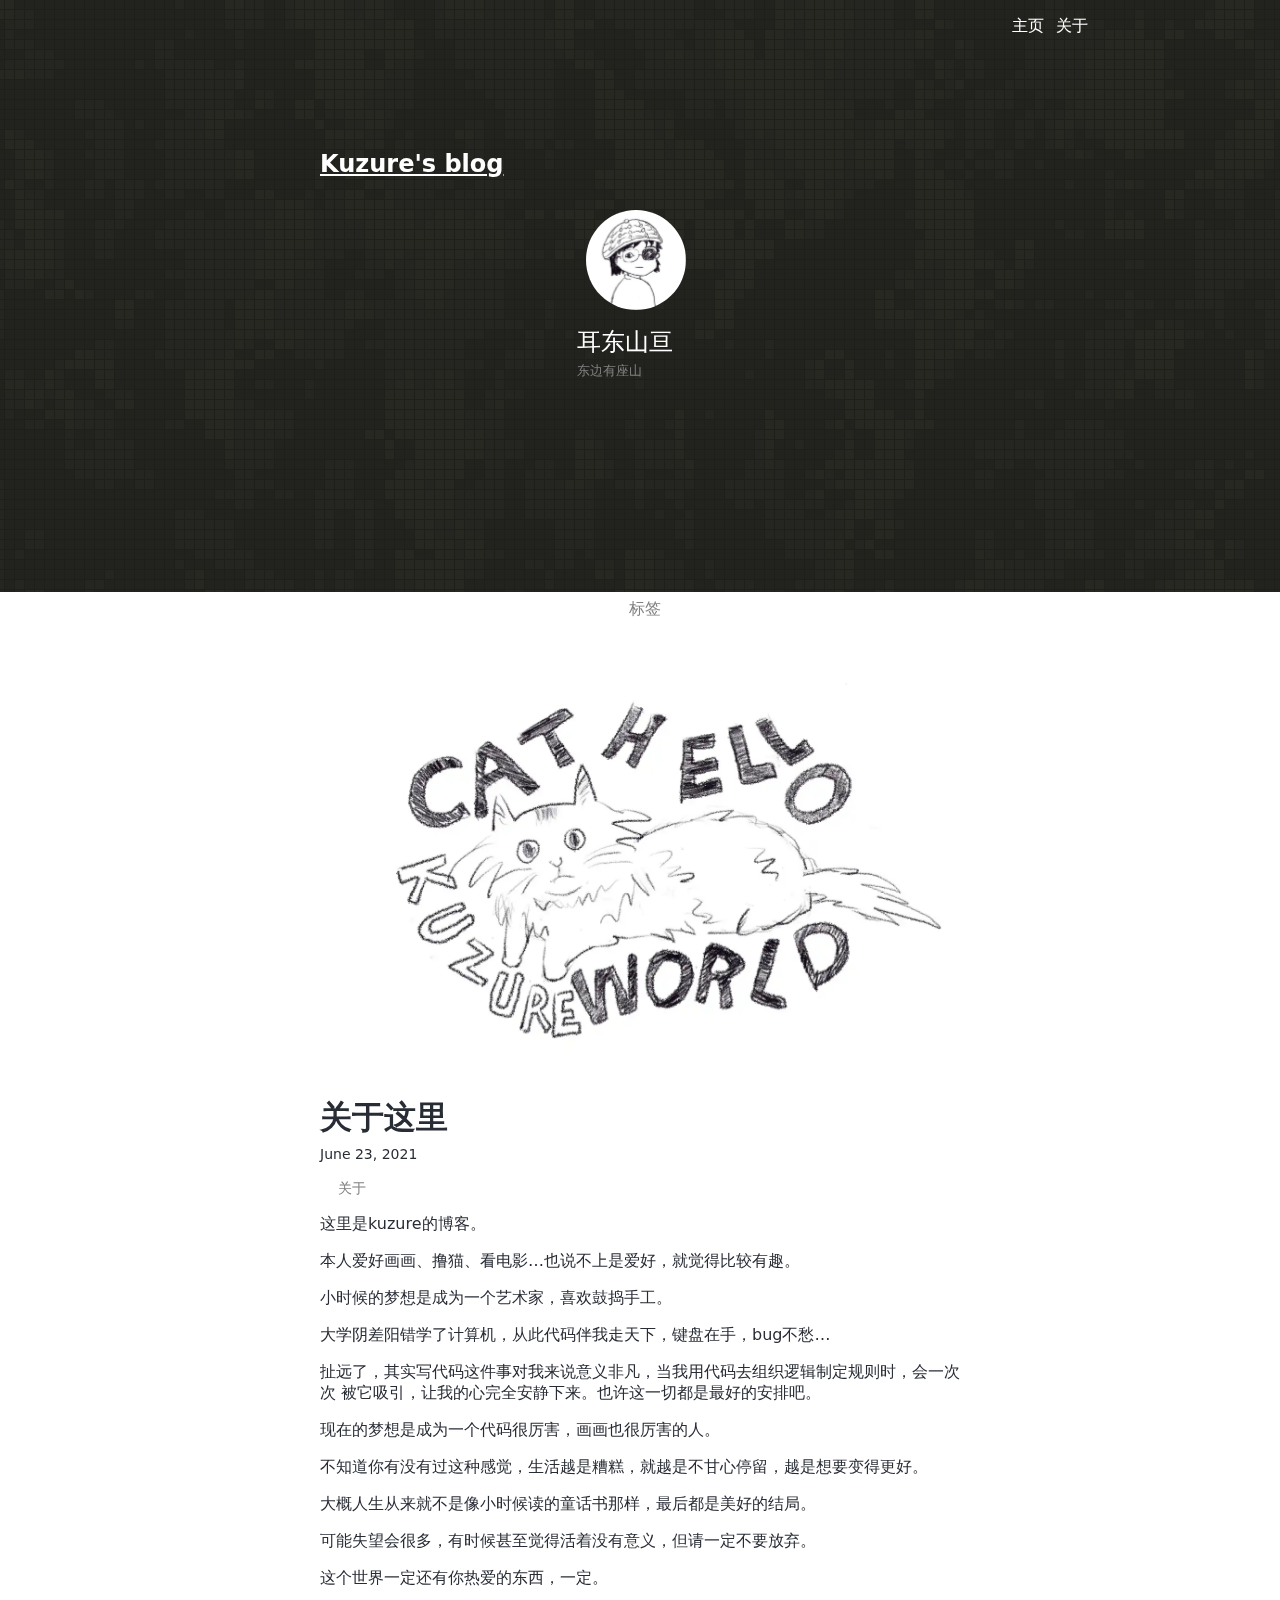
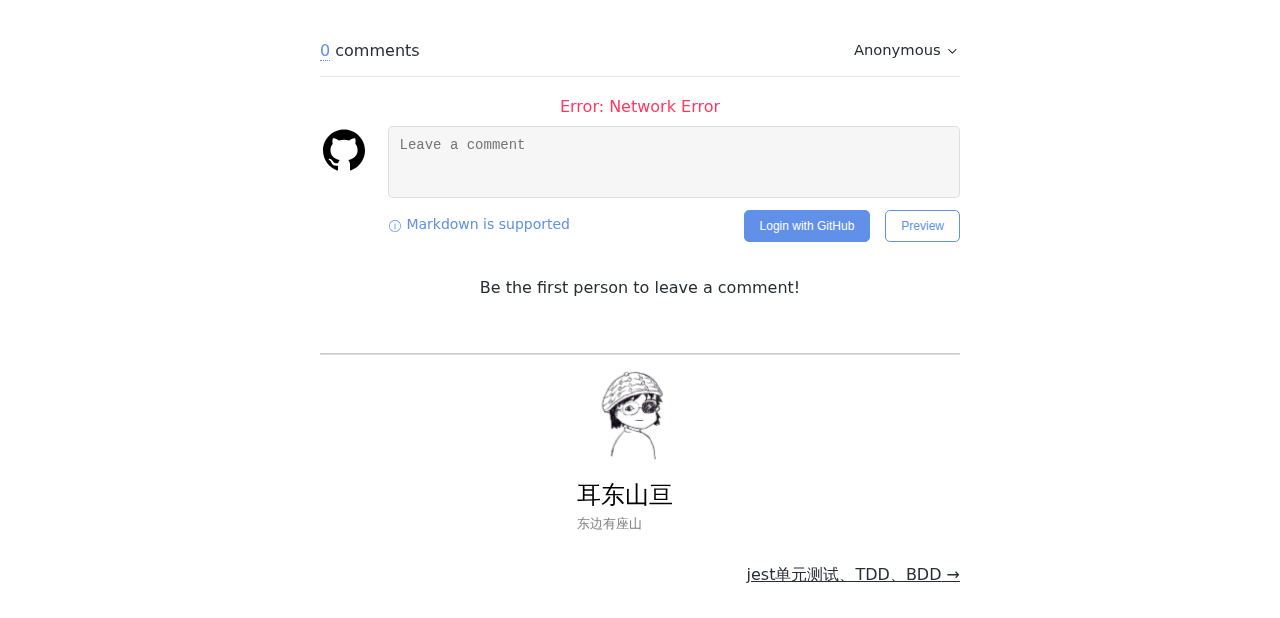
==== commit 7f420245: "Updates" ====
--- a/about/index.html
+++ b/about/index.html
@@ -1,9 +1,9 @@
-<!DOCTYPE html><html lang="en"><head><meta charSet="utf-8"/><meta http-equiv="x-ua-compatible" content="ie=edge"/><meta name="viewport" content="width=device-width, initial-scale=1, shrink-to-fit=no"/><style data-href="/styles.4b253add00147390cb5c.css" data-identity="gatsby-global-css">:root{--reach-skip-nav:1}[data-reach-skip-nav-link]{clip:rect(0 0 0 0);border:0;height:1px;margin:-1px;overflow:hidden;padding:0;position:absolute;width:1px}[data-reach-skip-nav-link]:focus{clip:auto;background:#fff;height:auto;left:10px;padding:1rem;position:fixed;top:10px;width:auto;z-index:1}.icon{fill:currentColor;color:#fff!important;height:1em;margin-right:2px;overflow:hidden;vertical-align:-.15em;width:1em}.github-icon{margin-left:4px}.header-nav-hover{background-color:hsla(0,100%,99%,.8);box-shadow:0 0 4px rgba(0,0,0,.27);top:-52px!important}@font-face{font-family:octicons-link;src:url([data-uri]) format("woff")}.markdown-body{-ms-text-size-adjust:100%;-webkit-text-size-adjust:100%;word-wrap:break-word;color:#24292e;font-family:-apple-system,BlinkMacSystemFont,Segoe UI,Helvetica,Arial,sans-serif,Apple Color Emoji,Segoe UI Emoji,Segoe UI Symbol;font-size:16px;line-height:1.5}.markdown-body .pl-c{color:#6a737d}.markdown-body .pl-c1,.markdown-body .pl-s .pl-v{color:#005cc5}.markdown-body .pl-e,.markdown-body .pl-en{color:#6f42c1}.markdown-body .pl-s .pl-s1,.markdown-body .pl-smi{color:#24292e}.markdown-body .pl-ent{color:#22863a}.markdown-body .pl-k{color:#d73a49}.markdown-body .pl-pds,.markdown-body .pl-s,.markdown-body .pl-s .pl-pse .pl-s1,.markdown-body .pl-sr,.markdown-body .pl-sr .pl-cce,.markdown-body .pl-sr .pl-sra,.markdown-body .pl-sr .pl-sre{color:#032f62}.markdown-body .pl-smw,.markdown-body .pl-v{color:#e36209}.markdown-body .pl-bu{color:#b31d28}.markdown-body .pl-ii{background-color:#b31d28;color:#fafbfc}.markdown-body .pl-c2{background-color:#d73a49;color:#fafbfc}.markdown-body .pl-c2:before{content:"^M"}.markdown-body .pl-sr .pl-cce{color:#22863a;font-weight:700}.markdown-body .pl-ml{color:#735c0f}.markdown-body .pl-mh,.markdown-body .pl-mh .pl-en,.markdown-body .pl-ms{color:#005cc5;font-weight:700}.markdown-body .pl-mi{color:#24292e;font-style:italic}.markdown-body .pl-mb{color:#24292e;font-weight:700}.markdown-body .pl-md{background-color:#ffeef0;color:#b31d28}.markdown-body .pl-mi1{background-color:#f0fff4;color:#22863a}.markdown-body .pl-mc{background-color:#ffebda;color:#e36209}.markdown-body .pl-mi2{background-color:#005cc5;color:#f6f8fa}.markdown-body .pl-mdr{color:#6f42c1;font-weight:700}.markdown-body .pl-ba{color:#586069}.markdown-body .pl-sg{color:#959da5}.markdown-body .pl-corl{color:#032f62;text-decoration:underline}.markdown-body .octicon{fill:currentColor;display:inline-block;vertical-align:text-top}.markdown-body a{-webkit-text-decoration-skip:objects;background-color:transparent}.markdown-body a:active,.markdown-body a:hover{outline-width:0}.markdown-body strong{font-weight:inherit;font-weight:bolder}.markdown-body h1{margin:.67em 0}.markdown-body img{border-style:none}.markdown-body svg:not(:root){overflow:hidden}.markdown-body code,.markdown-body kbd,.markdown-body pre{font-family:monospace,monospace;font-size:1em}.markdown-body hr{box-sizing:content-box;overflow:visible}.markdown-body input{font:inherit;margin:0;overflow:visible}.markdown-body [type=checkbox]{box-sizing:border-box;padding:0}.markdown-body *{box-sizing:border-box}.markdown-body input{font-family:inherit;font-size:inherit;line-height:inherit}.markdown-body a{color:#0366d6;text-decoration:none}.markdown-body a:hover{text-decoration:underline}.markdown-body strong{font-weight:600}.markdown-body hr{background:transparent;border-bottom:1px solid #dfe2e5;height:0;margin:15px 0;overflow:hidden}.markdown-body hr:after,.markdown-body hr:before{content:"";display:table}.markdown-body hr:after{clear:both}.markdown-body table{border-collapse:collapse;border-spacing:0}.markdown-body td,.markdown-body th{padding:0}.markdown-body h1,.markdown-body h2,.markdown-body h3,.markdown-body h4,.markdown-body h5,.markdown-body h6{margin-bottom:0;margin-top:0}.markdown-body h1{font-size:32px;font-weight:600}.markdown-body h2{font-size:24px;font-weight:600}.markdown-body h3{font-size:20px;font-weight:600}.markdown-body h4{font-size:16px;font-weight:600}.markdown-body h5{font-size:14px;font-weight:600}.markdown-body h6{font-size:12px;font-weight:600}.markdown-body p{margin-bottom:10px;margin-top:0}.markdown-body blockquote{margin:0}.markdown-body ol,.markdown-body ul{margin-bottom:0;margin-top:0;padding-left:0}.markdown-body ol ol,.markdown-body ul ol{list-style-type:lower-roman}.markdown-body ol ol ol,.markdown-body ol ul ol,.markdown-body ul ol ol,.markdown-body ul ul ol{list-style-type:lower-alpha}.markdown-body dd{margin-left:0}.markdown-body code{font-family:SFMono-Regular,Consolas,Liberation Mono,Menlo,Courier,monospace;font-size:12px}.markdown-body pre{font:12px SFMono-Regular,Consolas,Liberation Mono,Menlo,Courier,monospace;margin-bottom:0;margin-top:0}.markdown-body .octicon{vertical-align:text-bottom}.markdown-body .pl-0{padding-left:0!important}.markdown-body .pl-1{padding-left:4px!important}.markdown-body .pl-2{padding-left:8px!important}.markdown-body .pl-3{padding-left:16px!important}.markdown-body .pl-4{padding-left:24px!important}.markdown-body .pl-5{padding-left:32px!important}.markdown-body .pl-6{padding-left:40px!important}.markdown-body:after,.markdown-body:before{content:"";display:table}.markdown-body:after{clear:both}.markdown-body>:first-child{margin-top:0!important}.markdown-body>:last-child{margin-bottom:0!important}.markdown-body a:not([href]){color:inherit;text-decoration:none}.markdown-body .anchor{float:left;line-height:1;margin-left:-20px;padding-right:4px}.markdown-body .anchor:focus{outline:none}.markdown-body blockquote,.markdown-body dl,.markdown-body ol,.markdown-body p,.markdown-body pre,.markdown-body table,.markdown-body ul{margin-bottom:16px;margin-top:0}.markdown-body hr{background-color:#e1e4e8;border:0;height:.25em;margin:24px 0;padding:0}.markdown-body blockquote{border-left:.25em solid #dfe2e5;color:#6a737d;padding:0 1em}.markdown-body blockquote>:first-child{margin-top:0}.markdown-body blockquote>:last-child{margin-bottom:0}.markdown-body kbd{border:1px solid #c6cbd1;border-bottom-color:#959da5;box-shadow:inset 0 -1px 0 #959da5;font-size:11px}.markdown-body h1,.markdown-body h2,.markdown-body h3,.markdown-body h4,.markdown-body h5,.markdown-body h6{font-weight:600;line-height:1.25;margin-bottom:16px;margin-top:24px}.markdown-body h1 .octicon-link,.markdown-body h2 .octicon-link,.markdown-body h3 .octicon-link,.markdown-body h4 .octicon-link,.markdown-body h5 .octicon-link,.markdown-body h6 .octicon-link{color:#1b1f23;vertical-align:middle;visibility:hidden}.markdown-body h1:hover .anchor,.markdown-body h2:hover .anchor,.markdown-body h3:hover .anchor,.markdown-body h4:hover .anchor,.markdown-body h5:hover .anchor,.markdown-body h6:hover .anchor{text-decoration:none}.markdown-body h1:hover .anchor .octicon-link,.markdown-body h2:hover .anchor .octicon-link,.markdown-body h3:hover .anchor .octicon-link,.markdown-body h4:hover .anchor .octicon-link,.markdown-body h5:hover .anchor .octicon-link,.markdown-body h6:hover .anchor .octicon-link{visibility:visible}.markdown-body h1{font-size:2em}.markdown-body h1,.markdown-body h2{border-bottom:1px solid #eaecef;padding-bottom:.3em}.markdown-body h2{font-size:1.5em}.markdown-body h3{font-size:1.25em}.markdown-body h4{font-size:1em}.markdown-body h5{font-size:.875em}.markdown-body h6{color:#6a737d;font-size:.85em}.markdown-body ol,.markdown-body ul{padding-left:2em}.markdown-body ol ol,.markdown-body ol ul,.markdown-body ul ol,.markdown-body ul ul{margin-bottom:0;margin-top:0}.markdown-body li>p{margin-top:16px}.markdown-body li+li{margin-top:.25em}.markdown-body dl{padding:0}.markdown-body dl dt{font-size:1em;font-style:italic;font-weight:600;margin-top:16px;padding:0}.markdown-body dl dd{margin-bottom:16px;padding:0 16px}.markdown-body table{display:block;overflow:auto;width:100%}.markdown-body table th{font-weight:600}.markdown-body table td,.markdown-body table th{border:1px solid #dfe2e5;padding:6px 13px}.markdown-body table tr{background-color:#fff;border-top:1px solid #c6cbd1}.markdown-body table tr:nth-child(2n){background-color:#f6f8fa}.markdown-body img{background-color:#fff;box-sizing:content-box;max-width:100%}.markdown-body code{background-color:rgba(27,31,35,.05);border-radius:3px;font-size:85%;margin:0;padding:.2em 0}.markdown-body code:after,.markdown-body code:before{content:"\A0";letter-spacing:-.2em}.markdown-body pre{word-wrap:normal}.markdown-body pre>code{background:transparent;border:0;font-size:100%;margin:0;padding:0;white-space:pre;word-break:normal}.markdown-body .highlight{margin-bottom:16px}.markdown-body .highlight pre{margin-bottom:0;word-break:normal}.markdown-body .highlight pre,.markdown-body pre{background-color:#f6f8fa;border-radius:3px;font-size:85%;line-height:1.45;overflow:auto;padding:16px}.markdown-body pre code{word-wrap:normal;background-color:transparent;border:0;display:inline;line-height:inherit;margin:0;max-width:auto;overflow:visible;padding:0}.markdown-body pre code:after,.markdown-body pre code:before{content:normal}.markdown-body .full-commit .btn-outline:not(:disabled):hover{border-color:#005cc5;color:#005cc5}.markdown-body kbd{background-color:#fafbfc;border:1px solid #d1d5da;border-bottom-color:#c6cbd1;border-radius:3px;box-shadow:inset 0 -1px 0 #c6cbd1;color:#444d56;display:inline-block;font:11px SFMono-Regular,Consolas,Liberation Mono,Menlo,Courier,monospace;line-height:10px;padding:3px 5px;vertical-align:middle}.markdown-body :checked+.radio-label{border-color:#0366d6;position:relative;z-index:1}.markdown-body .task-list-item{list-style-type:none}.markdown-body .task-list-item+.task-list-item{margin-top:3px}.markdown-body .task-list-item input{margin:0 .2em .25em -1.6em;vertical-align:middle}.markdown-body hr{border-bottom-color:#eee}.gt-container{font-size:16px}.gt-container,.gt-container *{box-sizing:border-box}.gt-container a{color:#6190e8}.gt-container a:hover{border-color:#81a6ed;color:#81a6ed}.gt-container a.is--active{color:#333;cursor:default!important}.gt-container a.is--active:hover{color:#333}.gt-container .hide{display:none!important}.gt-container .gt-svg{display:inline-block;height:1em;vertical-align:sub;width:1em}.gt-container .gt-svg svg{fill:#6190e8;height:100%;width:100%}.gt-container .gt-ico{display:inline-block}.gt-container .gt-ico-text{margin-left:.3125em}.gt-container .gt-ico-github,.gt-container .gt-ico-github .gt-svg{height:100%;width:100%}.gt-container .gt-ico-github svg{fill:inherit}.gt-container .gt-spinner{position:relative}.gt-container .gt-spinner:before{-webkit-animation:gt-kf-rotate .6s linear infinite;animation:gt-kf-rotate .6s linear infinite;border:1px solid #fff;border-radius:50%;border-top-color:#6190e8;box-sizing:border-box;content:"";height:.75em;margin-left:-.375em;margin-top:-.1875em;position:absolute;top:3px;width:.75em}.gt-container .gt-loader{-webkit-animation:gt-kf-rotate 1.5s ease infinite;animation:gt-kf-rotate 1.5s ease infinite;border:1px solid #999;border-radius:50%;display:inline-block;font-style:normal;height:1.75em;line-height:1.75em;position:relative;width:1.75em}.gt-container .gt-loader:before{background-color:#999;border-radius:50%;content:"";display:block;height:.375em;left:50%;margin-left:-.1875em;margin-top:-.1875em;position:absolute;top:0;width:.375em}.gt-container .gt-avatar{display:inline-block;height:3.125em;width:3.125em}@media (max-width:479px){.gt-container .gt-avatar{height:2em;width:2em}}.gt-container .gt-avatar img{border-radius:3px;height:auto;width:100%}.gt-container .gt-avatar-github{cursor:pointer;height:3em;width:3em}@media (max-width:479px){.gt-container .gt-avatar-github{height:1.875em;width:1.875em}}.gt-container .gt-btn{background-color:#6190e8;border:1px solid #6190e8;border-radius:5px;color:#fff;cursor:pointer;display:inline-block;font-size:.75em;line-height:1;outline:none;padding:.75em 1.25em;text-decoration:none;white-space:nowrap}.gt-container .gt-btn-text{font-weight:400}.gt-container .gt-btn-loading{display:inline-block;height:1em;margin-left:.5em;position:relative;vertical-align:top;width:.75em}.gt-container .gt-btn.is--disable{cursor:not-allowed;opacity:.5}.gt-container .gt-btn-login{margin-right:0}.gt-container .gt-btn-preview{background-color:#fff;color:#6190e8}.gt-container .gt-btn-preview:hover{background-color:#f2f2f2;border-color:#81a6ed}.gt-container .gt-btn-public:hover{background-color:#81a6ed;border-color:#81a6ed}.gt-container .gt-error{color:#ff3860;margin:.625em;text-align:center}.gt-container .gt-initing{padding:1.25em 0;text-align:center}.gt-container .gt-initing-text{font-size:92%;margin:.625em auto}.gt-container .gt-no-init{padding:1.25em 0;text-align:center}.gt-container .gt-link{border-bottom:1px dotted #6190e8}.gt-container .gt-link-counts,.gt-container .gt-link-project{text-decoration:none}.gt-container .gt-meta{border-bottom:1px solid #e9e9e9;font-size:1em;margin:1.25em 0;padding:1em 0;position:relative;z-index:10}.gt-container .gt-meta:after,.gt-container .gt-meta:before{content:" ";display:table}.gt-container .gt-meta:after{clear:both}.gt-container .gt-counts{margin:0 .625em 0 0}.gt-container .gt-user{float:right;font-size:92%;margin:0}.gt-container .gt-user-pic{height:16px;margin-right:.5em;vertical-align:top;width:16px}.gt-container .gt-user-inner{cursor:pointer;display:inline-block}.gt-container .gt-user .gt-ico{margin:0 0 0 .3125em}.gt-container .gt-user .gt-ico svg{fill:inherit}.gt-container .gt-user .is--poping .gt-ico svg{fill:#6190e8}.gt-container .gt-version{color:#a1a1a1;margin-left:.375em}.gt-container .gt-copyright{border-top:1px solid #e9e9e9;margin:0 .9375em .5em;padding-top:.5em}.gt-container .gt-popup{background:#fff;border:1px solid #e9e9e9;display:inline-block;font-size:.875em;letter-spacing:.5px;padding:.625em 0;position:absolute;right:0;top:2.375em}.gt-container .gt-popup .gt-action{cursor:pointer;display:block;margin:.5em 0;padding:0 1.125em;position:relative;text-decoration:none}.gt-container .gt-popup .gt-action.is--active:before{background:#6190e8;content:"";height:.25em;left:.5em;position:absolute;top:.4375em;width:.25em}.gt-container .gt-header{display:flex;position:relative}.gt-container .gt-header-comment{flex:1 1;margin-left:1.25em}@media (max-width:479px){.gt-container .gt-header-comment{margin-left:.875em}}.gt-container .gt-header-textarea{word-wrap:break-word;background-color:#f6f6f6;border:1px solid rgba(0,0,0,.1);border-radius:5px;box-sizing:border-box;display:block;font-size:.875em;max-height:15em;min-height:5.125em;outline:none;padding:.75em;resize:vertical;transition:all .25s ease;width:100%}.gt-container .gt-header-textarea:hover{background-color:#fbfbfb}.gt-container .gt-header-preview{background-color:#f6f6f6;border:1px solid rgba(0,0,0,.1);border-radius:5px;padding:.75em}.gt-container .gt-header-controls{margin:.75em 0 0;position:relative}.gt-container .gt-header-controls:after,.gt-container .gt-header-controls:before{content:" ";display:table}.gt-container .gt-header-controls:after{clear:both}@media (max-width:479px){.gt-container .gt-header-controls{margin:0}}.gt-container .gt-header-controls-tip{color:#6190e8;font-size:.875em;text-decoration:none;vertical-align:sub}@media (max-width:479px){.gt-container .gt-header-controls-tip{display:none}}.gt-container .gt-header-controls .gt-btn{float:right;margin-left:1.25em}@media (max-width:479px){.gt-container .gt-header-controls .gt-btn{float:none;margin:.75em 0 0;width:100%}}.gt-container:after{bottom:100%;content:"";left:0;opacity:0;position:fixed;right:0;top:0}.gt-container.gt-input-focused{position:relative}.gt-container.gt-input-focused:after{background:#000;bottom:0;content:"";left:0;opacity:.6;position:fixed;right:0;top:0;transition:opacity .3s,bottom 0s;z-index:9999}.gt-container.gt-input-focused .gt-header-comment{z-index:10000}.gt-container .gt-comments{padding-top:1.25em}.gt-container .gt-comments-null{text-align:center}.gt-container .gt-comments-controls{margin:1.25em 0;text-align:center}.gt-container .gt-comment{display:flex;padding:.625em 0;position:relative}.gt-container .gt-comment-content{background-color:#f9f9f9;flex:1 1;margin-left:1.25em;overflow:auto;padding:.75em 1em;transition:all .25s ease}.gt-container .gt-comment-content:hover{box-shadow:0 .625em 3.75em 0 #f4f4f4}@media (max-width:479px){.gt-container .gt-comment-content{margin-left:.875em;padding:.625em .75em}}.gt-container .gt-comment-header{font-size:.875em;margin-bottom:.5em;position:relative}.gt-container .gt-comment-block-1{float:right;height:1.375em;width:2em}.gt-container .gt-comment-block-2{float:right;height:1.375em;width:4em}.gt-container .gt-comment-username{color:#6190e8;font-weight:500;text-decoration:none}.gt-container .gt-comment-username:hover{text-decoration:underline}.gt-container .gt-comment-date,.gt-container .gt-comment-text{color:#a1a1a1;margin-left:.5em}.gt-container .gt-comment-edit,.gt-container .gt-comment-like,.gt-container .gt-comment-reply{height:1.375em;position:absolute}.gt-container .gt-comment-edit:hover,.gt-container .gt-comment-like:hover,.gt-container .gt-comment-reply:hover{cursor:pointer}.gt-container .gt-comment-like{right:2em;top:0}.gt-container .gt-comment-edit,.gt-container .gt-comment-reply{right:0;top:0}.gt-container .gt-comment-body{color:#333!important}.gt-container .gt-comment-body .email-hidden-toggle a{background:#dfe2e5;border-radius:1px;color:#444d56;display:inline-block;font-size:12px;font-weight:600;height:12px;line-height:6px;padding:0 9px;text-decoration:none;vertical-align:middle}.gt-container .gt-comment-body .email-hidden-toggle a:hover{background-color:#c6cbd1}.gt-container .gt-comment-body .email-hidden-reply{display:none;white-space:pre-wrap}.gt-container .gt-comment-body .email-hidden-reply .email-signature-reply{border-left:4px solid #dfe2e5;color:#586069;margin:15px 0;padding:0 15px}.gt-container .gt-comment-body .email-hidden-reply.expanded{display:block}.gt-container .gt-comment-admin .gt-comment-content{background-color:#f6f9fe}@-webkit-keyframes gt-kf-rotate{0%{-webkit-transform:rotate(0);transform:rotate(0)}to{-webkit-transform:rotate(1turn);transform:rotate(1turn)}}@keyframes gt-kf-rotate{0%{-webkit-transform:rotate(0);transform:rotate(0)}to{-webkit-transform:rotate(1turn);transform:rotate(1turn)}}</style><meta name="generator" content="Gatsby 3.8.0"/><style>.gatsby-image-wrapper{position:relative;overflow:hidden}.gatsby-image-wrapper img{bottom:0;height:100%;left:0;margin:0;max-width:none;padding:0;position:absolute;right:0;top:0;width:100%;object-fit:cover}.gatsby-image-wrapper [data-main-image]{opacity:0;transform:translateZ(0);transition:opacity .25s linear;will-change:opacity}.gatsby-image-wrapper-constrained{display:inline-block;vertical-align:top}</style><noscript><style>.gatsby-image-wrapper noscript [data-main-image]{opacity:1!important}.gatsby-image-wrapper [data-placeholder-image]{opacity:0!important}</style></noscript><script type="module">const e="undefined"!=typeof HTMLImageElement&&"loading"in HTMLImageElement.prototype;e&&document.body.addEventListener("load",(function(e){if(void 0===e.target.dataset.mainImage)return;if(void 0===e.target.dataset.gatsbyImageSsr)return;const t=e.target;let a=null,n=t;for(;null===a&&n;)void 0!==n.parentNode.dataset.gatsbyImageWrapper&&(a=n.parentNode),n=n.parentNode;const o=a.querySelector("[data-placeholder-image]"),r=new Image;r.src=t.currentSrc,r.decode().catch((()=>{})).then((()=>{t.style.opacity=1,o&&(o.style.opacity=0,o.style.transition="opacity 500ms linear")}))}),!0);</script><title data-react-helmet="true">关于这里 | Kuzure&#x27;s blog</title><meta data-react-helmet="true" name="description" content="这里是kuzure的博客。 本人爱好画画、撸猫、看电影...也说不上是爱好，就觉得比较有趣。 小时候的梦想是成为一个艺术家，喜欢鼓捣手工。 大学阴差阳错学了计算机，从此代码伴我走天下，键盘在手，bug…"/><meta data-react-helmet="true" property="og:title" content="关于这里"/><meta data-react-helmet="true" property="og:description" content="这里是kuzure的博客。 本人爱好画画、撸猫、看电影...也说不上是爱好，就觉得比较有趣。 小时候的梦想是成为一个艺术家，喜欢鼓捣手工。 大学阴差阳错学了计算机，从此代码伴我走天下，键盘在手，bug…"/><meta data-react-helmet="true" property="og:type" content="website"/><meta data-react-helmet="true" name="twitter:creator" content="kuzure-东山"/><meta data-react-helmet="true" name="twitter:title" content="关于这里"/><meta data-react-helmet="true" name="twitter:description" content="这里是kuzure的博客。 本人爱好画画、撸猫、看电影...也说不上是爱好，就觉得比较有趣。 小时候的梦想是成为一个艺术家，喜欢鼓捣手工。 大学阴差阳错学了计算机，从此代码伴我走天下，键盘在手，bug…"/><meta data-react-helmet="true" name="og:image" content="https://example.com/static/d2cc235d93f6fcc3b70fdd83a3cb4bd0/c7777/cat.jpg"/><meta data-react-helmet="true" name="og:image:alt" content="A beach at sunset with crashing waves."/><meta data-react-helmet="true" name="twitter:image" content="https://example.com/static/d2cc235d93f6fcc3b70fdd83a3cb4bd0/c7777/cat.jpg"/><meta data-react-helmet="true" name="twitter:image:alt" content="A beach at sunset with crashing waves."/><meta data-react-helmet="true" name="twitter:card" content="summary_large_image"/><link rel="icon" href="/favicon-32x32.png?v=fe79452f2bf834ff9bf8cf2684783a6b" type="image/png"/><link rel="manifest" href="/manifest.webmanifest" crossorigin="anonymous"/><link rel="apple-touch-icon" sizes="48x48" href="/icons/icon-48x48.png?v=fe79452f2bf834ff9bf8cf2684783a6b"/><link rel="apple-touch-icon" sizes="72x72" href="/icons/icon-72x72.png?v=fe79452f2bf834ff9bf8cf2684783a6b"/><link rel="apple-touch-icon" sizes="96x96" href="/icons/icon-96x96.png?v=fe79452f2bf834ff9bf8cf2684783a6b"/><link rel="apple-touch-icon" sizes="144x144" href="/icons/icon-144x144.png?v=fe79452f2bf834ff9bf8cf2684783a6b"/><link rel="apple-touch-icon" sizes="192x192" href="/icons/icon-192x192.png?v=fe79452f2bf834ff9bf8cf2684783a6b"/><link rel="apple-touch-icon" sizes="256x256" href="/icons/icon-256x256.png?v=fe79452f2bf834ff9bf8cf2684783a6b"/><link rel="apple-touch-icon" sizes="384x384" href="/icons/icon-384x384.png?v=fe79452f2bf834ff9bf8cf2684783a6b"/><link rel="apple-touch-icon" sizes="512x512" href="/icons/icon-512x512.png?v=fe79452f2bf834ff9bf8cf2684783a6b"/><link as="script" rel="preload" href="/webpack-runtime-c37e070fd7df79a3a18a.js"/><link as="script" rel="preload" href="/framework-83c4af4e5826768a26d2.js"/><link as="script" rel="preload" href="/app-d6a5b4810792821ddd22.js"/><link as="script" rel="preload" href="/41aca86e-ff3c2ac48cc14a2a06ae.js"/><link as="script" rel="preload" href="/594a10c5e594bd3faaa0b3336dcd5755131ca933-476618267eb055cea23e.js"/><link as="script" rel="preload" href="/799b9e28ec84f08939ab3af68c08e0b6efc8bad3-67c7d506d1ecc961cef7.js"/><link as="script" rel="preload" href="/component---node-modules-gatsby-theme-blog-core-src-templates-post-query-js-49f4adfb7f1f0e659038.js"/><link as="fetch" rel="preload" href="/page-data/about/page-data.json" crossorigin="anonymous"/><link as="fetch" rel="preload" href="/page-data/sq/d/2744905544.json" crossorigin="anonymous"/><link as="fetch" rel="preload" href="/page-data/sq/d/3090755652.json" crossorigin="anonymous"/><link as="fetch" rel="preload" href="/page-data/sq/d/764694655.json" crossorigin="anonymous"/><link as="fetch" rel="preload" href="/page-data/app-data.json" crossorigin="anonymous"/></head><body><script>(function() { try {
+<!DOCTYPE html><html lang="en"><head><meta charSet="utf-8"/><meta http-equiv="x-ua-compatible" content="ie=edge"/><meta name="viewport" content="width=device-width, initial-scale=1, shrink-to-fit=no"/><style data-href="/styles.10999f57ae4872f0fd01.css" data-identity="gatsby-global-css">:root{--reach-skip-nav:1}[data-reach-skip-nav-link]{clip:rect(0 0 0 0);border:0;height:1px;margin:-1px;overflow:hidden;padding:0;position:absolute;width:1px}[data-reach-skip-nav-link]:focus{clip:auto;background:#fff;height:auto;left:10px;padding:1rem;position:fixed;top:10px;width:auto;z-index:1}.icon{fill:currentColor;color:#fff!important;height:1em;margin-right:2px;overflow:hidden;vertical-align:-.15em;width:1em}.github-icon{margin-left:4px}.header-nav-hover{background-color:hsla(0,100%,99%,.8);box-shadow:0 0 4px rgba(0,0,0,.27);top:-52px!important}#go-up{background-color:#282c35;border-radius:50%;bottom:2rem;cursor:pointer;display:none;padding:.5rem;position:fixed;right:2rem;transition:all .4s ease-in-out}@font-face{font-family:octicons-link;src:url([data-uri]) format("woff")}.markdown-body{-ms-text-size-adjust:100%;-webkit-text-size-adjust:100%;word-wrap:break-word;color:#24292e;font-family:-apple-system,BlinkMacSystemFont,Segoe UI,Helvetica,Arial,sans-serif,Apple Color Emoji,Segoe UI Emoji,Segoe UI Symbol;font-size:16px;line-height:1.5}.markdown-body .pl-c{color:#6a737d}.markdown-body .pl-c1,.markdown-body .pl-s .pl-v{color:#005cc5}.markdown-body .pl-e,.markdown-body .pl-en{color:#6f42c1}.markdown-body .pl-s .pl-s1,.markdown-body .pl-smi{color:#24292e}.markdown-body .pl-ent{color:#22863a}.markdown-body .pl-k{color:#d73a49}.markdown-body .pl-pds,.markdown-body .pl-s,.markdown-body .pl-s .pl-pse .pl-s1,.markdown-body .pl-sr,.markdown-body .pl-sr .pl-cce,.markdown-body .pl-sr .pl-sra,.markdown-body .pl-sr .pl-sre{color:#032f62}.markdown-body .pl-smw,.markdown-body .pl-v{color:#e36209}.markdown-body .pl-bu{color:#b31d28}.markdown-body .pl-ii{background-color:#b31d28;color:#fafbfc}.markdown-body .pl-c2{background-color:#d73a49;color:#fafbfc}.markdown-body .pl-c2:before{content:"^M"}.markdown-body .pl-sr .pl-cce{color:#22863a;font-weight:700}.markdown-body .pl-ml{color:#735c0f}.markdown-body .pl-mh,.markdown-body .pl-mh .pl-en,.markdown-body .pl-ms{color:#005cc5;font-weight:700}.markdown-body .pl-mi{color:#24292e;font-style:italic}.markdown-body .pl-mb{color:#24292e;font-weight:700}.markdown-body .pl-md{background-color:#ffeef0;color:#b31d28}.markdown-body .pl-mi1{background-color:#f0fff4;color:#22863a}.markdown-body .pl-mc{background-color:#ffebda;color:#e36209}.markdown-body .pl-mi2{background-color:#005cc5;color:#f6f8fa}.markdown-body .pl-mdr{color:#6f42c1;font-weight:700}.markdown-body .pl-ba{color:#586069}.markdown-body .pl-sg{color:#959da5}.markdown-body .pl-corl{color:#032f62;text-decoration:underline}.markdown-body .octicon{fill:currentColor;display:inline-block;vertical-align:text-top}.markdown-body a{-webkit-text-decoration-skip:objects;background-color:transparent}.markdown-body a:active,.markdown-body a:hover{outline-width:0}.markdown-body strong{font-weight:inherit;font-weight:bolder}.markdown-body h1{margin:.67em 0}.markdown-body img{border-style:none}.markdown-body svg:not(:root){overflow:hidden}.markdown-body code,.markdown-body kbd,.markdown-body pre{font-family:monospace,monospace;font-size:1em}.markdown-body hr{box-sizing:content-box;overflow:visible}.markdown-body input{font:inherit;margin:0;overflow:visible}.markdown-body [type=checkbox]{box-sizing:border-box;padding:0}.markdown-body *{box-sizing:border-box}.markdown-body input{font-family:inherit;font-size:inherit;line-height:inherit}.markdown-body a{color:#0366d6;text-decoration:none}.markdown-body a:hover{text-decoration:underline}.markdown-body strong{font-weight:600}.markdown-body hr{background:transparent;border-bottom:1px solid #dfe2e5;height:0;margin:15px 0;overflow:hidden}.markdown-body hr:after,.markdown-body hr:before{content:"";display:table}.markdown-body hr:after{clear:both}.markdown-body table{border-collapse:collapse;border-spacing:0}.markdown-body td,.markdown-body th{padding:0}.markdown-body h1,.markdown-body h2,.markdown-body h3,.markdown-body h4,.markdown-body h5,.markdown-body h6{margin-bottom:0;margin-top:0}.markdown-body h1{font-size:32px;font-weight:600}.markdown-body h2{font-size:24px;font-weight:600}.markdown-body h3{font-size:20px;font-weight:600}.markdown-body h4{font-size:16px;font-weight:600}.markdown-body h5{font-size:14px;font-weight:600}.markdown-body h6{font-size:12px;font-weight:600}.markdown-body p{margin-bottom:10px;margin-top:0}.markdown-body blockquote{margin:0}.markdown-body ol,.markdown-body ul{margin-bottom:0;margin-top:0;padding-left:0}.markdown-body ol ol,.markdown-body ul ol{list-style-type:lower-roman}.markdown-body ol ol ol,.markdown-body ol ul ol,.markdown-body ul ol ol,.markdown-body ul ul ol{list-style-type:lower-alpha}.markdown-body dd{margin-left:0}.markdown-body code{font-family:SFMono-Regular,Consolas,Liberation Mono,Menlo,Courier,monospace;font-size:12px}.markdown-body pre{font:12px SFMono-Regular,Consolas,Liberation Mono,Menlo,Courier,monospace;margin-bottom:0;margin-top:0}.markdown-body .octicon{vertical-align:text-bottom}.markdown-body .pl-0{padding-left:0!important}.markdown-body .pl-1{padding-left:4px!important}.markdown-body .pl-2{padding-left:8px!important}.markdown-body .pl-3{padding-left:16px!important}.markdown-body .pl-4{padding-left:24px!important}.markdown-body .pl-5{padding-left:32px!important}.markdown-body .pl-6{padding-left:40px!important}.markdown-body:after,.markdown-body:before{content:"";display:table}.markdown-body:after{clear:both}.markdown-body>:first-child{margin-top:0!important}.markdown-body>:last-child{margin-bottom:0!important}.markdown-body a:not([href]){color:inherit;text-decoration:none}.markdown-body .anchor{float:left;line-height:1;margin-left:-20px;padding-right:4px}.markdown-body .anchor:focus{outline:none}.markdown-body blockquote,.markdown-body dl,.markdown-body ol,.markdown-body p,.markdown-body pre,.markdown-body table,.markdown-body ul{margin-bottom:16px;margin-top:0}.markdown-body hr{background-color:#e1e4e8;border:0;height:.25em;margin:24px 0;padding:0}.markdown-body blockquote{border-left:.25em solid #dfe2e5;color:#6a737d;padding:0 1em}.markdown-body blockquote>:first-child{margin-top:0}.markdown-body blockquote>:last-child{margin-bottom:0}.markdown-body kbd{border:1px solid #c6cbd1;border-bottom-color:#959da5;box-shadow:inset 0 -1px 0 #959da5;font-size:11px}.markdown-body h1,.markdown-body h2,.markdown-body h3,.markdown-body h4,.markdown-body h5,.markdown-body h6{font-weight:600;line-height:1.25;margin-bottom:16px;margin-top:24px}.markdown-body h1 .octicon-link,.markdown-body h2 .octicon-link,.markdown-body h3 .octicon-link,.markdown-body h4 .octicon-link,.markdown-body h5 .octicon-link,.markdown-body h6 .octicon-link{color:#1b1f23;vertical-align:middle;visibility:hidden}.markdown-body h1:hover .anchor,.markdown-body h2:hover .anchor,.markdown-body h3:hover .anchor,.markdown-body h4:hover .anchor,.markdown-body h5:hover .anchor,.markdown-body h6:hover .anchor{text-decoration:none}.markdown-body h1:hover .anchor .octicon-link,.markdown-body h2:hover .anchor .octicon-link,.markdown-body h3:hover .anchor .octicon-link,.markdown-body h4:hover .anchor .octicon-link,.markdown-body h5:hover .anchor .octicon-link,.markdown-body h6:hover .anchor .octicon-link{visibility:visible}.markdown-body h1{font-size:2em}.markdown-body h1,.markdown-body h2{border-bottom:1px solid #eaecef;padding-bottom:.3em}.markdown-body h2{font-size:1.5em}.markdown-body h3{font-size:1.25em}.markdown-body h4{font-size:1em}.markdown-body h5{font-size:.875em}.markdown-body h6{color:#6a737d;font-size:.85em}.markdown-body ol,.markdown-body ul{padding-left:2em}.markdown-body ol ol,.markdown-body ol ul,.markdown-body ul ol,.markdown-body ul ul{margin-bottom:0;margin-top:0}.markdown-body li>p{margin-top:16px}.markdown-body li+li{margin-top:.25em}.markdown-body dl{padding:0}.markdown-body dl dt{font-size:1em;font-style:italic;font-weight:600;margin-top:16px;padding:0}.markdown-body dl dd{margin-bottom:16px;padding:0 16px}.markdown-body table{display:block;overflow:auto;width:100%}.markdown-body table th{font-weight:600}.markdown-body table td,.markdown-body table th{border:1px solid #dfe2e5;padding:6px 13px}.markdown-body table tr{background-color:#fff;border-top:1px solid #c6cbd1}.markdown-body table tr:nth-child(2n){background-color:#f6f8fa}.markdown-body img{background-color:#fff;box-sizing:content-box;max-width:100%}.markdown-body code{background-color:rgba(27,31,35,.05);border-radius:3px;font-size:85%;margin:0;padding:.2em 0}.markdown-body code:after,.markdown-body code:before{content:"\A0";letter-spacing:-.2em}.markdown-body pre{word-wrap:normal}.markdown-body pre>code{background:transparent;border:0;font-size:100%;margin:0;padding:0;white-space:pre;word-break:normal}.markdown-body .highlight{margin-bottom:16px}.markdown-body .highlight pre{margin-bottom:0;word-break:normal}.markdown-body .highlight pre,.markdown-body pre{background-color:#f6f8fa;border-radius:3px;font-size:85%;line-height:1.45;overflow:auto;padding:16px}.markdown-body pre code{word-wrap:normal;background-color:transparent;border:0;display:inline;line-height:inherit;margin:0;max-width:auto;overflow:visible;padding:0}.markdown-body pre code:after,.markdown-body pre code:before{content:normal}.markdown-body .full-commit .btn-outline:not(:disabled):hover{border-color:#005cc5;color:#005cc5}.markdown-body kbd{background-color:#fafbfc;border:1px solid #d1d5da;border-bottom-color:#c6cbd1;border-radius:3px;box-shadow:inset 0 -1px 0 #c6cbd1;color:#444d56;display:inline-block;font:11px SFMono-Regular,Consolas,Liberation Mono,Menlo,Courier,monospace;line-height:10px;padding:3px 5px;vertical-align:middle}.markdown-body :checked+.radio-label{border-color:#0366d6;position:relative;z-index:1}.markdown-body .task-list-item{list-style-type:none}.markdown-body .task-list-item+.task-list-item{margin-top:3px}.markdown-body .task-list-item input{margin:0 .2em .25em -1.6em;vertical-align:middle}.markdown-body hr{border-bottom-color:#eee}.gt-container{font-size:16px}.gt-container,.gt-container *{box-sizing:border-box}.gt-container a{color:#6190e8}.gt-container a:hover{border-color:#81a6ed;color:#81a6ed}.gt-container a.is--active{color:#333;cursor:default!important}.gt-container a.is--active:hover{color:#333}.gt-container .hide{display:none!important}.gt-container .gt-svg{display:inline-block;height:1em;vertical-align:sub;width:1em}.gt-container .gt-svg svg{fill:#6190e8;height:100%;width:100%}.gt-container .gt-ico{display:inline-block}.gt-container .gt-ico-text{margin-left:.3125em}.gt-container .gt-ico-github,.gt-container .gt-ico-github .gt-svg{height:100%;width:100%}.gt-container .gt-ico-github svg{fill:inherit}.gt-container .gt-spinner{position:relative}.gt-container .gt-spinner:before{-webkit-animation:gt-kf-rotate .6s linear infinite;animation:gt-kf-rotate .6s linear infinite;border:1px solid #fff;border-radius:50%;border-top-color:#6190e8;box-sizing:border-box;content:"";height:.75em;margin-left:-.375em;margin-top:-.1875em;position:absolute;top:3px;width:.75em}.gt-container .gt-loader{-webkit-animation:gt-kf-rotate 1.5s ease infinite;animation:gt-kf-rotate 1.5s ease infinite;border:1px solid #999;border-radius:50%;display:inline-block;font-style:normal;height:1.75em;line-height:1.75em;position:relative;width:1.75em}.gt-container .gt-loader:before{background-color:#999;border-radius:50%;content:"";display:block;height:.375em;left:50%;margin-left:-.1875em;margin-top:-.1875em;position:absolute;top:0;width:.375em}.gt-container .gt-avatar{display:inline-block;height:3.125em;width:3.125em}@media (max-width:479px){.gt-container .gt-avatar{height:2em;width:2em}}.gt-container .gt-avatar img{border-radius:3px;height:auto;width:100%}.gt-container .gt-avatar-github{cursor:pointer;height:3em;width:3em}@media (max-width:479px){.gt-container .gt-avatar-github{height:1.875em;width:1.875em}}.gt-container .gt-btn{background-color:#6190e8;border:1px solid #6190e8;border-radius:5px;color:#fff;cursor:pointer;display:inline-block;font-size:.75em;line-height:1;outline:none;padding:.75em 1.25em;text-decoration:none;white-space:nowrap}.gt-container .gt-btn-text{font-weight:400}.gt-container .gt-btn-loading{display:inline-block;height:1em;margin-left:.5em;position:relative;vertical-align:top;width:.75em}.gt-container .gt-btn.is--disable{cursor:not-allowed;opacity:.5}.gt-container .gt-btn-login{margin-right:0}.gt-container .gt-btn-preview{background-color:#fff;color:#6190e8}.gt-container .gt-btn-preview:hover{background-color:#f2f2f2;border-color:#81a6ed}.gt-container .gt-btn-public:hover{background-color:#81a6ed;border-color:#81a6ed}.gt-container .gt-error{color:#ff3860;margin:.625em;text-align:center}.gt-container .gt-initing{padding:1.25em 0;text-align:center}.gt-container .gt-initing-text{font-size:92%;margin:.625em auto}.gt-container .gt-no-init{padding:1.25em 0;text-align:center}.gt-container .gt-link{border-bottom:1px dotted #6190e8}.gt-container .gt-link-counts,.gt-container .gt-link-project{text-decoration:none}.gt-container .gt-meta{border-bottom:1px solid #e9e9e9;font-size:1em;margin:1.25em 0;padding:1em 0;position:relative;z-index:10}.gt-container .gt-meta:after,.gt-container .gt-meta:before{content:" ";display:table}.gt-container .gt-meta:after{clear:both}.gt-container .gt-counts{margin:0 .625em 0 0}.gt-container .gt-user{float:right;font-size:92%;margin:0}.gt-container .gt-user-pic{height:16px;margin-right:.5em;vertical-align:top;width:16px}.gt-container .gt-user-inner{cursor:pointer;display:inline-block}.gt-container .gt-user .gt-ico{margin:0 0 0 .3125em}.gt-container .gt-user .gt-ico svg{fill:inherit}.gt-container .gt-user .is--poping .gt-ico svg{fill:#6190e8}.gt-container .gt-version{color:#a1a1a1;margin-left:.375em}.gt-container .gt-copyright{border-top:1px solid #e9e9e9;margin:0 .9375em .5em;padding-top:.5em}.gt-container .gt-popup{background:#fff;border:1px solid #e9e9e9;display:inline-block;font-size:.875em;letter-spacing:.5px;padding:.625em 0;position:absolute;right:0;top:2.375em}.gt-container .gt-popup .gt-action{cursor:pointer;display:block;margin:.5em 0;padding:0 1.125em;position:relative;text-decoration:none}.gt-container .gt-popup .gt-action.is--active:before{background:#6190e8;content:"";height:.25em;left:.5em;position:absolute;top:.4375em;width:.25em}.gt-container .gt-header{display:flex;position:relative}.gt-container .gt-header-comment{flex:1 1;margin-left:1.25em}@media (max-width:479px){.gt-container .gt-header-comment{margin-left:.875em}}.gt-container .gt-header-textarea{word-wrap:break-word;background-color:#f6f6f6;border:1px solid rgba(0,0,0,.1);border-radius:5px;box-sizing:border-box;display:block;font-size:.875em;max-height:15em;min-height:5.125em;outline:none;padding:.75em;resize:vertical;transition:all .25s ease;width:100%}.gt-container .gt-header-textarea:hover{background-color:#fbfbfb}.gt-container .gt-header-preview{background-color:#f6f6f6;border:1px solid rgba(0,0,0,.1);border-radius:5px;padding:.75em}.gt-container .gt-header-controls{margin:.75em 0 0;position:relative}.gt-container .gt-header-controls:after,.gt-container .gt-header-controls:before{content:" ";display:table}.gt-container .gt-header-controls:after{clear:both}@media (max-width:479px){.gt-container .gt-header-controls{margin:0}}.gt-container .gt-header-controls-tip{color:#6190e8;font-size:.875em;text-decoration:none;vertical-align:sub}@media (max-width:479px){.gt-container .gt-header-controls-tip{display:none}}.gt-container .gt-header-controls .gt-btn{float:right;margin-left:1.25em}@media (max-width:479px){.gt-container .gt-header-controls .gt-btn{float:none;margin:.75em 0 0;width:100%}}.gt-container:after{bottom:100%;content:"";left:0;opacity:0;position:fixed;right:0;top:0}.gt-container.gt-input-focused{position:relative}.gt-container.gt-input-focused:after{background:#000;bottom:0;content:"";left:0;opacity:.6;position:fixed;right:0;top:0;transition:opacity .3s,bottom 0s;z-index:9999}.gt-container.gt-input-focused .gt-header-comment{z-index:10000}.gt-container .gt-comments{padding-top:1.25em}.gt-container .gt-comments-null{text-align:center}.gt-container .gt-comments-controls{margin:1.25em 0;text-align:center}.gt-container .gt-comment{display:flex;padding:.625em 0;position:relative}.gt-container .gt-comment-content{background-color:#f9f9f9;flex:1 1;margin-left:1.25em;overflow:auto;padding:.75em 1em;transition:all .25s ease}.gt-container .gt-comment-content:hover{box-shadow:0 .625em 3.75em 0 #f4f4f4}@media (max-width:479px){.gt-container .gt-comment-content{margin-left:.875em;padding:.625em .75em}}.gt-container .gt-comment-header{font-size:.875em;margin-bottom:.5em;position:relative}.gt-container .gt-comment-block-1{float:right;height:1.375em;width:2em}.gt-container .gt-comment-block-2{float:right;height:1.375em;width:4em}.gt-container .gt-comment-username{color:#6190e8;font-weight:500;text-decoration:none}.gt-container .gt-comment-username:hover{text-decoration:underline}.gt-container .gt-comment-date,.gt-container .gt-comment-text{color:#a1a1a1;margin-left:.5em}.gt-container .gt-comment-edit,.gt-container .gt-comment-like,.gt-container .gt-comment-reply{height:1.375em;position:absolute}.gt-container .gt-comment-edit:hover,.gt-container .gt-comment-like:hover,.gt-container .gt-comment-reply:hover{cursor:pointer}.gt-container .gt-comment-like{right:2em;top:0}.gt-container .gt-comment-edit,.gt-container .gt-comment-reply{right:0;top:0}.gt-container .gt-comment-body{color:#333!important}.gt-container .gt-comment-body .email-hidden-toggle a{background:#dfe2e5;border-radius:1px;color:#444d56;display:inline-block;font-size:12px;font-weight:600;height:12px;line-height:6px;padding:0 9px;text-decoration:none;vertical-align:middle}.gt-container .gt-comment-body .email-hidden-toggle a:hover{background-color:#c6cbd1}.gt-container .gt-comment-body .email-hidden-reply{display:none;white-space:pre-wrap}.gt-container .gt-comment-body .email-hidden-reply .email-signature-reply{border-left:4px solid #dfe2e5;color:#586069;margin:15px 0;padding:0 15px}.gt-container .gt-comment-body .email-hidden-reply.expanded{display:block}.gt-container .gt-comment-admin .gt-comment-content{background-color:#f6f9fe}@-webkit-keyframes gt-kf-rotate{0%{-webkit-transform:rotate(0);transform:rotate(0)}to{-webkit-transform:rotate(1turn);transform:rotate(1turn)}}@keyframes gt-kf-rotate{0%{-webkit-transform:rotate(0);transform:rotate(0)}to{-webkit-transform:rotate(1turn);transform:rotate(1turn)}}</style><meta name="generator" content="Gatsby 3.8.0"/><style>.gatsby-image-wrapper{position:relative;overflow:hidden}.gatsby-image-wrapper img{bottom:0;height:100%;left:0;margin:0;max-width:none;padding:0;position:absolute;right:0;top:0;width:100%;object-fit:cover}.gatsby-image-wrapper [data-main-image]{opacity:0;transform:translateZ(0);transition:opacity .25s linear;will-change:opacity}.gatsby-image-wrapper-constrained{display:inline-block;vertical-align:top}</style><noscript><style>.gatsby-image-wrapper noscript [data-main-image]{opacity:1!important}.gatsby-image-wrapper [data-placeholder-image]{opacity:0!important}</style></noscript><script type="module">const e="undefined"!=typeof HTMLImageElement&&"loading"in HTMLImageElement.prototype;e&&document.body.addEventListener("load",(function(e){if(void 0===e.target.dataset.mainImage)return;if(void 0===e.target.dataset.gatsbyImageSsr)return;const t=e.target;let a=null,n=t;for(;null===a&&n;)void 0!==n.parentNode.dataset.gatsbyImageWrapper&&(a=n.parentNode),n=n.parentNode;const o=a.querySelector("[data-placeholder-image]"),r=new Image;r.src=t.currentSrc,r.decode().catch((()=>{})).then((()=>{t.style.opacity=1,o&&(o.style.opacity=0,o.style.transition="opacity 500ms linear")}))}),!0);</script><title data-react-helmet="true">关于这里 | Kuzure&#x27;s blog</title><meta data-react-helmet="true" name="description" content="这里是kuzure的博客。 本人爱好画画、撸猫、看电影...也说不上是爱好，就觉得比较有趣。 小时候的梦想是成为一个艺术家，喜欢鼓捣手工。 大学阴差阳错学了计算机，从此代码伴我走天下，键盘在手，bug…"/><meta data-react-helmet="true" property="og:title" content="关于这里"/><meta data-react-helmet="true" property="og:description" content="这里是kuzure的博客。 本人爱好画画、撸猫、看电影...也说不上是爱好，就觉得比较有趣。 小时候的梦想是成为一个艺术家，喜欢鼓捣手工。 大学阴差阳错学了计算机，从此代码伴我走天下，键盘在手，bug…"/><meta data-react-helmet="true" property="og:type" content="website"/><meta data-react-helmet="true" name="twitter:creator" content="kuzure-东山"/><meta data-react-helmet="true" name="twitter:title" content="关于这里"/><meta data-react-helmet="true" name="twitter:description" content="这里是kuzure的博客。 本人爱好画画、撸猫、看电影...也说不上是爱好，就觉得比较有趣。 小时候的梦想是成为一个艺术家，喜欢鼓捣手工。 大学阴差阳错学了计算机，从此代码伴我走天下，键盘在手，bug…"/><meta data-react-helmet="true" name="og:image" content="https://example.com/static/d2cc235d93f6fcc3b70fdd83a3cb4bd0/c7777/cat.jpg"/><meta data-react-helmet="true" name="og:image:alt" content="A beach at sunset with crashing waves."/><meta data-react-helmet="true" name="twitter:image" content="https://example.com/static/d2cc235d93f6fcc3b70fdd83a3cb4bd0/c7777/cat.jpg"/><meta data-react-helmet="true" name="twitter:image:alt" content="A beach at sunset with crashing waves."/><meta data-react-helmet="true" name="twitter:card" content="summary_large_image"/><link rel="icon" href="/favicon-32x32.png?v=fe79452f2bf834ff9bf8cf2684783a6b" type="image/png"/><link rel="manifest" href="/manifest.webmanifest" crossorigin="anonymous"/><link rel="apple-touch-icon" sizes="48x48" href="/icons/icon-48x48.png?v=fe79452f2bf834ff9bf8cf2684783a6b"/><link rel="apple-touch-icon" sizes="72x72" href="/icons/icon-72x72.png?v=fe79452f2bf834ff9bf8cf2684783a6b"/><link rel="apple-touch-icon" sizes="96x96" href="/icons/icon-96x96.png?v=fe79452f2bf834ff9bf8cf2684783a6b"/><link rel="apple-touch-icon" sizes="144x144" href="/icons/icon-144x144.png?v=fe79452f2bf834ff9bf8cf2684783a6b"/><link rel="apple-touch-icon" sizes="192x192" href="/icons/icon-192x192.png?v=fe79452f2bf834ff9bf8cf2684783a6b"/><link rel="apple-touch-icon" sizes="256x256" href="/icons/icon-256x256.png?v=fe79452f2bf834ff9bf8cf2684783a6b"/><link rel="apple-touch-icon" sizes="384x384" href="/icons/icon-384x384.png?v=fe79452f2bf834ff9bf8cf2684783a6b"/><link rel="apple-touch-icon" sizes="512x512" href="/icons/icon-512x512.png?v=fe79452f2bf834ff9bf8cf2684783a6b"/><link as="script" rel="preload" href="/webpack-runtime-3c542058dde09e771c11.js"/><link as="script" rel="preload" href="/framework-83c4af4e5826768a26d2.js"/><link as="script" rel="preload" href="/app-862fb1d45deac40d8a3f.js"/><link as="script" rel="preload" href="/41aca86e-ff3c2ac48cc14a2a06ae.js"/><link as="script" rel="preload" href="/594a10c5e594bd3faaa0b3336dcd5755131ca933-58c7e167fd0b10e41731.js"/><link as="script" rel="preload" href="/799b9e28ec84f08939ab3af68c08e0b6efc8bad3-85829a2fafa1d0f63618.js"/><link as="script" rel="preload" href="/component---node-modules-gatsby-theme-blog-core-src-templates-post-query-js-49f4adfb7f1f0e659038.js"/><link as="fetch" rel="preload" href="/page-data/about/page-data.json" crossorigin="anonymous"/><link as="fetch" rel="preload" href="/page-data/sq/d/2744905544.json" crossorigin="anonymous"/><link as="fetch" rel="preload" href="/page-data/sq/d/3090755652.json" crossorigin="anonymous"/><link as="fetch" rel="preload" href="/page-data/sq/d/764694655.json" crossorigin="anonymous"/><link as="fetch" rel="preload" href="/page-data/app-data.json" crossorigin="anonymous"/></head><body><script>(function() { try {
   var mode = localStorage.getItem('theme-ui-color-mode');
   if (!mode) return
   document.documentElement.classList.add('theme-ui-' + mode);
   document.body.classList.add('theme-ui-' + mode);
-} catch (e) {} })();</script><div id="___gatsby"><style data-emotion="css-global h580jr">body{--theme-ui-colors-text:#282c35;--theme-ui-colors-background:#fff;--theme-ui-colors-primary:#282c35;--theme-ui-colors-secondary:#1B1F23;--theme-ui-colors-muted:hsla(0, 0%, 0%, 0.2);--theme-ui-colors-highlight:rgba(255, 229, 100, 0.2);--theme-ui-colors-heading:#282c35;--theme-ui-colors-prism-background:#011627;--theme-ui-colors-prism-comment:#809393;--theme-ui-colors-prism-string:#addb67;--theme-ui-colors-prism-var:#d6deeb;--theme-ui-colors-prism-number:#f78c6c;--theme-ui-colors-prism-constant:#82aaff;--theme-ui-colors-prism-punctuation:#c792ea;--theme-ui-colors-prism-className:#ffc98b;--theme-ui-colors-prism-tag:#ffa7c4;--theme-ui-colors-prism-boolean:#ff5874;--theme-ui-colors-prism-property:#80cbc4;--theme-ui-colors-prism-namespace:#b2ccd6;--theme-ui-colors-prism-highlight:hsla(207, 95%, 15%, 1);color:var(--theme-ui-colors-text);background-color:var(--theme-ui-colors-background);}body.theme-ui-dark{--theme-ui-colors-text:rgba(255, 255, 255, 0.86);--theme-ui-colors-background:#232129;--theme-ui-colors-primary:#D9BAE8;--theme-ui-colors-secondary:rgba(255, 255, 255, 0.86);--theme-ui-colors-muted:hsla(0, 0%, 100%, 0.2);--theme-ui-colors-highlight:#663399;--theme-ui-colors-heading:#fff;}</style><style data-emotion="css-global 8ir1vi">*{box-sizing:border-box;}body{margin:0;font-family:system-ui,-apple-system,BlinkMacSystemFont,"Segoe UI",Roboto,"Helvetica Neue",sans-serif;}</style><div style="outline:none" tabindex="-1" id="gatsby-focus-wrapper"><style data-emotion="css ocpejr">.css-ocpejr{font-family:system-ui,-apple-system,BlinkMacSystemFont,"Segoe UI",Roboto,"Helvetica Neue",sans-serif;}</style><div class="css-ocpejr"><div id="reach-skip-nav" data-reach-skip-nav-content=""></div><div><style data-emotion="css 1a2drsk">.css-1a2drsk{height:402px;overflow:hidden;position:fixed!important;top:0;z-index:-1;}</style><div class="css-1a2drsk"><img decoding="async" src="/index-bg.png" alt="background"/><noscript><img decoding="async" src="/index-bg.png" alt="background"/></noscript></div><style data-emotion="css 8531wk">.css-8531wk{padding-bottom:80px;}</style><header class="css-8531wk"><style data-emotion="css 192qh8m">.css-192qh8m{width:100%;padding:1rem 0;position:fixed;top:0;left:auto;right:auto;bottom:auto;-webkit-transition:all .4s ease-in;transition:all .4s ease-in;}</style><nav id="header-nav" class="css-192qh8m"><style data-emotion="css 1jzd79n">.css-1jzd79n{width:70%;margin:auto;}</style><section class="css-1jzd79n"><style data-emotion="css 1paqf5z">.css-1paqf5z{float:right;}</style><section class="css-1paqf5z"><style data-emotion="css cbg1lf">.css-cbg1lf{color:white;margin-right:12px;-webkit-text-decoration:none;text-decoration:none;cursor:pointer;}.css-cbg1lf:hover{color:#66E0FF;}</style><style data-emotion="css 1scdsys">.css-1scdsys{color:var(--theme-ui-colors-primary);color:white;margin-right:12px;-webkit-text-decoration:none;text-decoration:none;cursor:pointer;}.css-1scdsys:hover{color:#66E0FF;}</style><a class="css-1scdsys" href="/">主页</a><style data-emotion="css 1wbl112">.css-1wbl112{color:white;cursor:pointer;-webkit-text-decoration:none;text-decoration:none;}.css-1wbl112:hover{color:#66E0FF;}</style><style data-emotion="css 9diey0">.css-9diey0{color:var(--theme-ui-colors-primary);color:white;cursor:pointer;-webkit-text-decoration:none;text-decoration:none;}.css-9diey0:hover{color:#66E0FF;}</style><a aria-current="page" class="css-9diey0" href="/about/">关于</a></section></section></nav><style data-emotion="css 1a161fb">.css-1a161fb{max-width:672px;margin-left:auto;margin-right:auto;padding-left:16px;padding-right:16px;padding-top:32px;}</style><div class="css-1a161fb"><style data-emotion="css fplwad">.css-fplwad{display:-webkit-box;display:-webkit-flex;display:-ms-flexbox;display:flex;-webkit-box-pack:justify;-webkit-justify-content:space-between;justify-content:space-between;-webkit-align-items:center;-webkit-box-align:center;-ms-flex-align:center;align-items:center;margin-bottom:32px;}</style><div class="css-fplwad"><style data-emotion="css 84s846">.css-84s846{margin-top:50px;margin-bottom:0;font-size:24px;}</style><style data-emotion="css 12gmd3o">.css-12gmd3o{margin-top:50px;margin-bottom:0;font-size:24px;}</style><h1 class="css-12gmd3o"><style data-emotion="css 14dv0ch">.css-14dv0ch{color:white;box-shadow:none;-webkit-text-decoration:underline;text-decoration:underline;}.css-14dv0ch:hover{color:#2ac3ff;}</style><style data-emotion="css 1ytd4kh">.css-1ytd4kh{color:var(--theme-ui-colors-primary);color:white;box-shadow:none;-webkit-text-decoration:underline;text-decoration:underline;}.css-1ytd4kh:hover{color:#2ac3ff;}</style><a class="css-1ytd4kh" href="/">Kuzure&#x27;s blog</a></h1></div><style data-emotion="css ve7ya4">.css-ve7ya4{margin-bottom:32px;-webkit-align-items:center;-webkit-box-align:center;-ms-flex-align:center;align-items:center;-webkit-box-pack:center;-ms-flex-pack:center;-webkit-justify-content:center;justify-content:center;-webkit-flex-direction:column;-ms-flex-direction:column;flex-direction:column;}</style><style data-emotion="css tcsn83">.css-tcsn83{box-sizing:border-box;margin:0;min-width:0;display:-webkit-box;display:-webkit-flex;display:-ms-flexbox;display:flex;margin-bottom:32px;-webkit-align-items:center;-webkit-box-align:center;-ms-flex-align:center;align-items:center;-webkit-box-pack:center;-ms-flex-pack:center;-webkit-justify-content:center;justify-content:center;-webkit-flex-direction:column;-ms-flex-direction:column;flex-direction:column;}</style><div class="css-tcsn83"><style data-emotion="css 9cxz3b">.css-9cxz3b{margin-right:8px;margin-bottom:16px;width:80px;min-width:48px;border-radius:50%;cursor:pointer;}.css-9cxz3b:hover{-webkit-transform:rotate(
+} catch (e) {} })();</script><div id="___gatsby"><style data-emotion="css-global h580jr">body{--theme-ui-colors-text:#282c35;--theme-ui-colors-background:#fff;--theme-ui-colors-primary:#282c35;--theme-ui-colors-secondary:#1B1F23;--theme-ui-colors-muted:hsla(0, 0%, 0%, 0.2);--theme-ui-colors-highlight:rgba(255, 229, 100, 0.2);--theme-ui-colors-heading:#282c35;--theme-ui-colors-prism-background:#011627;--theme-ui-colors-prism-comment:#809393;--theme-ui-colors-prism-string:#addb67;--theme-ui-colors-prism-var:#d6deeb;--theme-ui-colors-prism-number:#f78c6c;--theme-ui-colors-prism-constant:#82aaff;--theme-ui-colors-prism-punctuation:#c792ea;--theme-ui-colors-prism-className:#ffc98b;--theme-ui-colors-prism-tag:#ffa7c4;--theme-ui-colors-prism-boolean:#ff5874;--theme-ui-colors-prism-property:#80cbc4;--theme-ui-colors-prism-namespace:#b2ccd6;--theme-ui-colors-prism-highlight:hsla(207, 95%, 15%, 1);color:var(--theme-ui-colors-text);background-color:var(--theme-ui-colors-background);}body.theme-ui-dark{--theme-ui-colors-text:rgba(255, 255, 255, 0.86);--theme-ui-colors-background:#232129;--theme-ui-colors-primary:#D9BAE8;--theme-ui-colors-secondary:rgba(255, 255, 255, 0.86);--theme-ui-colors-muted:hsla(0, 0%, 100%, 0.2);--theme-ui-colors-highlight:#663399;--theme-ui-colors-heading:#fff;}</style><style data-emotion="css-global 8ir1vi">*{box-sizing:border-box;}body{margin:0;font-family:system-ui,-apple-system,BlinkMacSystemFont,"Segoe UI",Roboto,"Helvetica Neue",sans-serif;}</style><div style="outline:none" tabindex="-1" id="gatsby-focus-wrapper"><style data-emotion="css ocpejr">.css-ocpejr{font-family:system-ui,-apple-system,BlinkMacSystemFont,"Segoe UI",Roboto,"Helvetica Neue",sans-serif;}</style><div class="css-ocpejr"><div id="reach-skip-nav" data-reach-skip-nav-content=""></div><div><style data-emotion="css 91s27l">.css-91s27l{height:600px;overflow:hidden;position:fixed!important;top:0;z-index:-1;}</style><div class="css-91s27l"><img decoding="async" src="/index-bg.png" alt="background"/><noscript><img decoding="async" src="/index-bg.png" alt="background"/></noscript></div><style data-emotion="css 8531wk">.css-8531wk{padding-bottom:80px;}</style><header class="css-8531wk"><style data-emotion="css 192qh8m">.css-192qh8m{width:100%;padding:1rem 0;position:fixed;top:0;left:auto;right:auto;bottom:auto;-webkit-transition:all .4s ease-in;transition:all .4s ease-in;}</style><nav id="header-nav" class="css-192qh8m"><style data-emotion="css 1jzd79n">.css-1jzd79n{width:70%;margin:auto;}</style><section class="css-1jzd79n"><style data-emotion="css 1paqf5z">.css-1paqf5z{float:right;}</style><section class="css-1paqf5z"><style data-emotion="css cbg1lf">.css-cbg1lf{color:white;margin-right:12px;-webkit-text-decoration:none;text-decoration:none;cursor:pointer;}.css-cbg1lf:hover{color:#66E0FF;}</style><style data-emotion="css 1scdsys">.css-1scdsys{color:var(--theme-ui-colors-primary);color:white;margin-right:12px;-webkit-text-decoration:none;text-decoration:none;cursor:pointer;}.css-1scdsys:hover{color:#66E0FF;}</style><a class="css-1scdsys" href="/">主页</a><style data-emotion="css 1wbl112">.css-1wbl112{color:white;cursor:pointer;-webkit-text-decoration:none;text-decoration:none;}.css-1wbl112:hover{color:#66E0FF;}</style><style data-emotion="css 9diey0">.css-9diey0{color:var(--theme-ui-colors-primary);color:white;cursor:pointer;-webkit-text-decoration:none;text-decoration:none;}.css-9diey0:hover{color:#66E0FF;}</style><a aria-current="page" class="css-9diey0" href="/about/">关于</a></section></section></nav><style data-emotion="css 1dmew7">.css-1dmew7{max-width:672px;margin-left:auto;margin-right:auto;padding-left:16px;padding-right:16px;padding-top:100px;padding-bottom:100px;}</style><div class="css-1dmew7"><style data-emotion="css fplwad">.css-fplwad{display:-webkit-box;display:-webkit-flex;display:-ms-flexbox;display:flex;-webkit-box-pack:justify;-webkit-justify-content:space-between;justify-content:space-between;-webkit-align-items:center;-webkit-box-align:center;-ms-flex-align:center;align-items:center;margin-bottom:32px;}</style><div class="css-fplwad"><style data-emotion="css 84s846">.css-84s846{margin-top:50px;margin-bottom:0;font-size:24px;}</style><style data-emotion="css 12gmd3o">.css-12gmd3o{margin-top:50px;margin-bottom:0;font-size:24px;}</style><h1 class="css-12gmd3o"><style data-emotion="css 14dv0ch">.css-14dv0ch{color:white;box-shadow:none;-webkit-text-decoration:underline;text-decoration:underline;}.css-14dv0ch:hover{color:#2ac3ff;}</style><style data-emotion="css 1ytd4kh">.css-1ytd4kh{color:var(--theme-ui-colors-primary);color:white;box-shadow:none;-webkit-text-decoration:underline;text-decoration:underline;}.css-1ytd4kh:hover{color:#2ac3ff;}</style><a class="css-1ytd4kh" href="/">Kuzure&#x27;s blog</a></h1></div><style data-emotion="css ve7ya4">.css-ve7ya4{margin-bottom:32px;-webkit-align-items:center;-webkit-box-align:center;-ms-flex-align:center;align-items:center;-webkit-box-pack:center;-ms-flex-pack:center;-webkit-justify-content:center;justify-content:center;-webkit-flex-direction:column;-ms-flex-direction:column;flex-direction:column;}</style><style data-emotion="css tcsn83">.css-tcsn83{box-sizing:border-box;margin:0;min-width:0;display:-webkit-box;display:-webkit-flex;display:-ms-flexbox;display:flex;margin-bottom:32px;-webkit-align-items:center;-webkit-box-align:center;-ms-flex-align:center;align-items:center;-webkit-box-pack:center;-ms-flex-pack:center;-webkit-justify-content:center;justify-content:center;-webkit-flex-direction:column;-ms-flex-direction:column;flex-direction:column;}</style><div class="css-tcsn83"><style data-emotion="css ezi3lo">.css-ezi3lo{margin-right:8px;margin-bottom:16px;width:100px;min-width:48px;border-radius:50%;cursor:pointer;}.css-ezi3lo:hover{-webkit-transform:rotate(
                 666turn
                 );-moz-transform:rotate(
                 666turn
@@ -11,5 +11,5 @@
                 666turn
                 );transform:rotate(
                 666turn
-                );transition-delay:0;transition-property:all;transition-duration:59s;transition-timing-function:cubic-bezier(.34,0,.84,1);}</style><div data-gatsby-image-wrapper="" class="gatsby-image-wrapper gatsby-image-wrapper-constrained css-9cxz3b"><div style="max-width:814px;display:block"><img alt="" role="presentation" aria-hidden="true" src="data:image/svg+xml;charset=utf-8,%3Csvg height=&#x27;814&#x27; width=&#x27;814&#x27; xmlns=&#x27;http://www.w3.org/2000/svg&#x27; version=&#x27;1.1&#x27;%3E%3C/svg%3E" style="max-width:100%;display:block;position:static"/></div><div aria-hidden="true" data-placeholder-image="" style="opacity:1;transition:opacity 500ms linear;background-color:#f8f8f8;position:absolute;top:0;left:0;bottom:0;right:0"></div><picture><source type="image/webp" data-srcset="/static/fe79452f2bf834ff9bf8cf2684783a6b/1fe79/avatar.webp 204w,/static/fe79452f2bf834ff9bf8cf2684783a6b/a575b/avatar.webp 407w,/static/fe79452f2bf834ff9bf8cf2684783a6b/695ee/avatar.webp 814w" sizes="(min-width: 814px) 814px, 100vw"/><img data-gatsby-image-ssr="" data-main-image="" style="opacity:0" sizes="(min-width: 814px) 814px, 100vw" decoding="async" loading="lazy" data-src="/static/fe79452f2bf834ff9bf8cf2684783a6b/d2713/avatar.jpg" data-srcset="/static/fe79452f2bf834ff9bf8cf2684783a6b/8bfb3/avatar.jpg 204w,/static/fe79452f2bf834ff9bf8cf2684783a6b/a39ba/avatar.jpg 407w,/static/fe79452f2bf834ff9bf8cf2684783a6b/d2713/avatar.jpg 814w" alt="kuzure"/></picture><noscript><picture><source type="image/webp" srcSet="/static/fe79452f2bf834ff9bf8cf2684783a6b/1fe79/avatar.webp 204w,/static/fe79452f2bf834ff9bf8cf2684783a6b/a575b/avatar.webp 407w,/static/fe79452f2bf834ff9bf8cf2684783a6b/695ee/avatar.webp 814w" sizes="(min-width: 814px) 814px, 100vw"/><img data-gatsby-image-ssr="" data-main-image="" style="opacity:0" sizes="(min-width: 814px) 814px, 100vw" decoding="async" loading="lazy" src="/static/fe79452f2bf834ff9bf8cf2684783a6b/d2713/avatar.jpg" srcSet="/static/fe79452f2bf834ff9bf8cf2684783a6b/8bfb3/avatar.jpg 204w,/static/fe79452f2bf834ff9bf8cf2684783a6b/a39ba/avatar.jpg 407w,/static/fe79452f2bf834ff9bf8cf2684783a6b/d2713/avatar.jpg 814w" alt="kuzure"/></picture></noscript><script type="module">const t="undefined"!=typeof HTMLImageElement&&"loading"in HTMLImageElement.prototype;if(t){const t=document.querySelectorAll("img[data-main-image]");for(let e of t){e.dataset.src&&(e.setAttribute("src",e.dataset.src),e.removeAttribute("data-src")),e.dataset.srcset&&(e.setAttribute("srcset",e.dataset.srcset),e.removeAttribute("data-srcset"));const t=e.parentNode.querySelectorAll("source[data-srcset]");for(let e of t)e.setAttribute("srcset",e.dataset.srcset),e.removeAttribute("data-srcset");e.complete&&(e.style.opacity=1)}}</script></div><div class="css-0"><div><div><style data-emotion="css 1arxws0">.css-1arxws0{color:white;font-size:24px;}</style><span class="css-1arxws0">kuzure-耳东山亘</span><style data-emotion="css 1xfcqgg">.css-1xfcqgg{color:var(--theme-ui-colors-primary);}</style><a href="https://github.com/kuzurec" class="css-1xfcqgg"><svg class="icon github-icon" aria-hidden="true"><use xlink:href="#icon-github"></use></svg></a></div><style data-emotion="css 12fs3jb">.css-12fs3jb{color:gray;font-size:13px;margin-top:4px;}</style><div class="css-12fs3jb">东边有座山</div></div></div></div></div></header></div><style data-emotion="css 1n651cb">.css-1n651cb{width:100%;background:white;}</style><div class="css-1n651cb"><style data-emotion="css pf2ntx">.css-pf2ntx{max-width:672px;margin-left:auto;margin-right:auto;padding-left:16px;padding-right:16px;padding-top:32px;padding-bottom:32px;position:relative;}</style><div class="css-pf2ntx"><main><article><style data-emotion="css 183zrzq">@media (max-width: 1366px){.css-183zrzq{margin-top:32px;}}</style><header class="css-183zrzq"><div data-gatsby-image-wrapper="" class="gatsby-image-wrapper gatsby-image-wrapper-constrained"><div style="max-width:1380px;display:block"><img alt="" role="presentation" aria-hidden="true" src="data:image/svg+xml;charset=utf-8,%3Csvg height=&#x27;903&#x27; width=&#x27;1380&#x27; xmlns=&#x27;http://www.w3.org/2000/svg&#x27; version=&#x27;1.1&#x27;%3E%3C/svg%3E" style="max-width:100%;display:block;position:static"/></div><div aria-hidden="true" data-placeholder-image="" style="opacity:1;transition:opacity 500ms linear;background-color:#f8f8f8;position:absolute;top:0;left:0;bottom:0;right:0"></div><picture><source type="image/webp" data-srcset="/static/d2cc235d93f6fcc3b70fdd83a3cb4bd0/a12bd/cat.webp 345w,/static/d2cc235d93f6fcc3b70fdd83a3cb4bd0/f4faf/cat.webp 690w,/static/d2cc235d93f6fcc3b70fdd83a3cb4bd0/40508/cat.webp 1380w" sizes="(min-width: 1380px) 1380px, 100vw"/><img data-gatsby-image-ssr="" data-main-image="" style="opacity:0" sizes="(min-width: 1380px) 1380px, 100vw" decoding="async" loading="lazy" data-src="/static/d2cc235d93f6fcc3b70fdd83a3cb4bd0/c7777/cat.jpg" data-srcset="/static/d2cc235d93f6fcc3b70fdd83a3cb4bd0/fef72/cat.jpg 345w,/static/d2cc235d93f6fcc3b70fdd83a3cb4bd0/753f6/cat.jpg 690w,/static/d2cc235d93f6fcc3b70fdd83a3cb4bd0/c7777/cat.jpg 1380w" alt="A beach at sunset with crashing waves."/></picture><noscript><picture><source type="image/webp" srcSet="/static/d2cc235d93f6fcc3b70fdd83a3cb4bd0/a12bd/cat.webp 345w,/static/d2cc235d93f6fcc3b70fdd83a3cb4bd0/f4faf/cat.webp 690w,/static/d2cc235d93f6fcc3b70fdd83a3cb4bd0/40508/cat.webp 1380w" sizes="(min-width: 1380px) 1380px, 100vw"/><img data-gatsby-image-ssr="" data-main-image="" style="opacity:0" sizes="(min-width: 1380px) 1380px, 100vw" decoding="async" loading="lazy" src="/static/d2cc235d93f6fcc3b70fdd83a3cb4bd0/c7777/cat.jpg" srcSet="/static/d2cc235d93f6fcc3b70fdd83a3cb4bd0/fef72/cat.jpg 345w,/static/d2cc235d93f6fcc3b70fdd83a3cb4bd0/753f6/cat.jpg 690w,/static/d2cc235d93f6fcc3b70fdd83a3cb4bd0/c7777/cat.jpg 1380w" alt="A beach at sunset with crashing waves."/></picture></noscript><script type="module">const t="undefined"!=typeof HTMLImageElement&&"loading"in HTMLImageElement.prototype;if(t){const t=document.querySelectorAll("img[data-main-image]");for(let e of t){e.dataset.src&&(e.setAttribute("src",e.dataset.src),e.removeAttribute("data-src")),e.dataset.srcset&&(e.setAttribute("srcset",e.dataset.srcset),e.removeAttribute("data-srcset"));const t=e.parentNode.querySelectorAll("source[data-srcset]");for(let e of t)e.setAttribute("srcset",e.dataset.srcset),e.removeAttribute("data-srcset");e.complete&&(e.style.opacity=1)}}</script></div><h1 class="css-0">关于这里</h1><style data-emotion="css rsra4b">.css-rsra4b{font-size:14px;margin-top:-16px;margin-bottom:16px;}</style><style data-emotion="css 1jnjfic">.css-1jnjfic{font-size:14px;margin-top:-16px;margin-bottom:16px;}.css-1jnjfic code{font-size:inherit;}</style><p class="css-1jnjfic">June 23, 2021</p><span><span><svg class="icon" aria-hidden="true"><use xlink:href="#icon-biaoqian"></use></svg><style data-emotion="css icq0wh">.css-icq0wh{font-size:14px;-webkit-text-decoration:none;text-decoration:none;color:gray;border-radius:12px;margin-right:9px;cursor:pointer;}.css-icq0wh:hover{color:black;border-color:black;}</style><style data-emotion="css akon1l">.css-akon1l{color:var(--theme-ui-colors-primary);font-size:14px;-webkit-text-decoration:none;text-decoration:none;color:gray;border-radius:12px;margin-right:9px;cursor:pointer;}.css-akon1l:hover{color:black;border-color:black;}</style><a class="css-akon1l" href="/#关于">关于</a></span></span></header><style data-emotion="css mo0m9a">@media (max-width: 1366px){.css-mo0m9a{overflow-x:scroll;}}</style><section class="css-mo0m9a"><style data-emotion="css 1ek8oqb">.css-1ek8oqb code{font-size:inherit;}</style><p class="css-1ek8oqb">这里是kuzure的博客。</p><p class="css-1ek8oqb">本人爱好画画、撸猫、看电影…也说不上是爱好，就觉得比较有趣。</p><p class="css-1ek8oqb">小时候的梦想是成为一个艺术家，喜欢鼓捣手工。</p><p class="css-1ek8oqb">大学阴差阳错学了计算机，从此代码伴我走天下，键盘在手，bug不愁…</p><p class="css-1ek8oqb">扯远了，其实写代码这件事对我来说意义非凡，当我用代码去组织逻辑制定规则时，会一次次
-被它吸引，让我的心完全安静下来。也许这一切都是最好的安排吧。</p><p class="css-1ek8oqb">现在的梦想是成为一个代码很厉害，画画也很厉害的人。</p><p class="css-1ek8oqb">不知道你有没有过这种感觉，生活越是糟糕，就越是不甘心停留，越是想要变得更好。</p><p class="css-1ek8oqb">大概人生从来就不是像小时候读的童话书那样，最后都是美好的结局。</p><p class="css-1ek8oqb">可能失望会很多，有时候甚至觉得活着没有意义，但请一定不要放弃。</p><p class="css-1ek8oqb">这个世界一定还有你热爱的东西，一定。</p></section></article><style data-emotion="css bw3ms">.css-bw3ms{height:500px;position:absolute;top:50px;right:-150px;}@media (max-width: 1366px){.css-bw3ms{left:0;top:8px;display:-webkit-box;display:-webkit-flex;display:-ms-flexbox;display:flex;width:100%;-webkit-box-flex-wrap:wrap;-webkit-flex-wrap:wrap;-ms-flex-wrap:wrap;flex-wrap:wrap;height:40px;-webkit-box-pack:center;-ms-flex-pack:center;-webkit-justify-content:center;justify-content:center;}}</style><div class="css-bw3ms"><style data-emotion="css 1wxwq6a">.css-1wxwq6a{color:gray;margin-bottom:8px;}@media (max-width: 1366px){.css-1wxwq6a{margin-right:8px;line-height:16px;display:inline-block;height:16px;}}</style><div class="css-1wxwq6a"><svg class="icon" aria-hidden="true"><use xlink:href="#icon-biaoqian"></use></svg>标签</div></div></main><style data-emotion="css 1i8tjli">.css-1i8tjli{margin-top:32px;padding-top:16px;}</style><footer class="css-1i8tjli"><style data-emotion="css 1mbou4u">.css-1mbou4u{border-color:var(--theme-ui-colors-muted);}</style><hr class="css-1mbou4u"/><div class="css-tcsn83"><div data-gatsby-image-wrapper="" class="gatsby-image-wrapper gatsby-image-wrapper-constrained css-9cxz3b"><div style="max-width:814px;display:block"><img alt="" role="presentation" aria-hidden="true" src="data:image/svg+xml;charset=utf-8,%3Csvg height=&#x27;814&#x27; width=&#x27;814&#x27; xmlns=&#x27;http://www.w3.org/2000/svg&#x27; version=&#x27;1.1&#x27;%3E%3C/svg%3E" style="max-width:100%;display:block;position:static"/></div><div aria-hidden="true" data-placeholder-image="" style="opacity:1;transition:opacity 500ms linear;background-color:#f8f8f8;position:absolute;top:0;left:0;bottom:0;right:0"></div><picture><source type="image/webp" data-srcset="/static/fe79452f2bf834ff9bf8cf2684783a6b/1fe79/avatar.webp 204w,/static/fe79452f2bf834ff9bf8cf2684783a6b/a575b/avatar.webp 407w,/static/fe79452f2bf834ff9bf8cf2684783a6b/695ee/avatar.webp 814w" sizes="(min-width: 814px) 814px, 100vw"/><img data-gatsby-image-ssr="" data-main-image="" style="opacity:0" sizes="(min-width: 814px) 814px, 100vw" decoding="async" loading="lazy" data-src="/static/fe79452f2bf834ff9bf8cf2684783a6b/d2713/avatar.jpg" data-srcset="/static/fe79452f2bf834ff9bf8cf2684783a6b/8bfb3/avatar.jpg 204w,/static/fe79452f2bf834ff9bf8cf2684783a6b/a39ba/avatar.jpg 407w,/static/fe79452f2bf834ff9bf8cf2684783a6b/d2713/avatar.jpg 814w" alt="kuzure"/></picture><noscript><picture><source type="image/webp" srcSet="/static/fe79452f2bf834ff9bf8cf2684783a6b/1fe79/avatar.webp 204w,/static/fe79452f2bf834ff9bf8cf2684783a6b/a575b/avatar.webp 407w,/static/fe79452f2bf834ff9bf8cf2684783a6b/695ee/avatar.webp 814w" sizes="(min-width: 814px) 814px, 100vw"/><img data-gatsby-image-ssr="" data-main-image="" style="opacity:0" sizes="(min-width: 814px) 814px, 100vw" decoding="async" loading="lazy" src="/static/fe79452f2bf834ff9bf8cf2684783a6b/d2713/avatar.jpg" srcSet="/static/fe79452f2bf834ff9bf8cf2684783a6b/8bfb3/avatar.jpg 204w,/static/fe79452f2bf834ff9bf8cf2684783a6b/a39ba/avatar.jpg 407w,/static/fe79452f2bf834ff9bf8cf2684783a6b/d2713/avatar.jpg 814w" alt="kuzure"/></picture></noscript><script type="module">const t="undefined"!=typeof HTMLImageElement&&"loading"in HTMLImageElement.prototype;if(t){const t=document.querySelectorAll("img[data-main-image]");for(let e of t){e.dataset.src&&(e.setAttribute("src",e.dataset.src),e.removeAttribute("data-src")),e.dataset.srcset&&(e.setAttribute("srcset",e.dataset.srcset),e.removeAttribute("data-srcset"));const t=e.parentNode.querySelectorAll("source[data-srcset]");for(let e of t)e.setAttribute("srcset",e.dataset.srcset),e.removeAttribute("data-srcset");e.complete&&(e.style.opacity=1)}}</script></div><div class="css-0"><div><div><style data-emotion="css 16whzlj">.css-16whzlj{color:black;font-size:24px;}</style><span class="css-16whzlj">kuzure-耳东山亘</span><a href="https://github.com/kuzurec" class="css-1xfcqgg"><svg class="icon github-icon" aria-hidden="true"><use xlink:href="#icon-github"></use></svg></a></div><div class="css-12fs3jb">东边有座山</div></div></div></div><style data-emotion="css 11r1i3o">.css-11r1i3o{-webkit-box-flex-wrap:wrap;-webkit-flex-wrap:wrap;-ms-flex-wrap:wrap;flex-wrap:wrap;-webkit-box-pack:justify;-webkit-justify-content:space-between;justify-content:space-between;list-style:none;padding:0;}</style><style data-emotion="css f95zwa">.css-f95zwa{box-sizing:border-box;margin:0;min-width:0;display:-webkit-box;display:-webkit-flex;display:-ms-flexbox;display:flex;-webkit-box-flex-wrap:wrap;-webkit-flex-wrap:wrap;-ms-flex-wrap:wrap;flex-wrap:wrap;-webkit-box-pack:justify;-webkit-justify-content:space-between;justify-content:space-between;list-style:none;padding:0;}</style><ul class="css-f95zwa"><li></li><li><a rel="next" class="css-1xfcqgg" href="/unit-test/">jest单元测试、TDD、BDD<!-- --> →</a></li></ul></footer></div></div></div></div><div id="gatsby-announcer" style="position:absolute;top:0;width:1px;height:1px;padding:0;overflow:hidden;clip:rect(0, 0, 0, 0);white-space:nowrap;border:0" aria-live="assertive" aria-atomic="true"></div></div><script>var head = document.head || document.getElementsByTagName("head")[0];var script = document.createElement("script");script.setAttribute("src", "https://at.alicdn.com/t/font_2633402_q06j6vu6n4.js");script.setAttribute("type", "text/javascript");script.setAttribute("charset", "utf8");script.setAttribute("async", "");head.appendChild(script);</script><script id="gatsby-script-loader">/*<![CDATA[*/window.pagePath="/about/";/*]]>*/</script><script id="gatsby-chunk-mapping">/*<![CDATA[*/window.___chunkMapping={"polyfill":["/polyfill-318f69286c26ef0a1952.js"],"app":["/app-d6a5b4810792821ddd22.js"],"component---cache-caches-gatsby-plugin-offline-app-shell-js":["/component---cache-caches-gatsby-plugin-offline-app-shell-js-650edf50d8f6d8e3896c.js"],"component---node-modules-gatsby-theme-blog-core-src-templates-post-query-js":["/component---node-modules-gatsby-theme-blog-core-src-templates-post-query-js-49f4adfb7f1f0e659038.js"],"component---node-modules-gatsby-theme-blog-core-src-templates-posts-query-js":["/component---node-modules-gatsby-theme-blog-core-src-templates-posts-query-js-9b4100491def805a8e60.js"],"component---src-pages-intro-js":["/component---src-pages-intro-js-e12bf8b49e89b0fa9e71.js"]};/*]]>*/</script><script src="/polyfill-318f69286c26ef0a1952.js" nomodule=""></script><script src="/component---node-modules-gatsby-theme-blog-core-src-templates-post-query-js-49f4adfb7f1f0e659038.js" async=""></script><script src="/799b9e28ec84f08939ab3af68c08e0b6efc8bad3-67c7d506d1ecc961cef7.js" async=""></script><script src="/594a10c5e594bd3faaa0b3336dcd5755131ca933-476618267eb055cea23e.js" async=""></script><script src="/41aca86e-ff3c2ac48cc14a2a06ae.js" async=""></script><script src="/app-d6a5b4810792821ddd22.js" async=""></script><script src="/framework-83c4af4e5826768a26d2.js" async=""></script><script src="/webpack-runtime-c37e070fd7df79a3a18a.js" async=""></script></body></html>+                );transition-delay:0;transition-property:all;transition-duration:59s;transition-timing-function:cubic-bezier(.34,0,.84,1);}</style><div data-gatsby-image-wrapper="" class="gatsby-image-wrapper gatsby-image-wrapper-constrained css-ezi3lo"><div style="max-width:814px;display:block"><img alt="" role="presentation" aria-hidden="true" src="data:image/svg+xml;charset=utf-8,%3Csvg height=&#x27;814&#x27; width=&#x27;814&#x27; xmlns=&#x27;http://www.w3.org/2000/svg&#x27; version=&#x27;1.1&#x27;%3E%3C/svg%3E" style="max-width:100%;display:block;position:static"/></div><div aria-hidden="true" data-placeholder-image="" style="opacity:1;transition:opacity 500ms linear;background-color:#f8f8f8;position:absolute;top:0;left:0;bottom:0;right:0"></div><picture><source type="image/webp" data-srcset="/static/fe79452f2bf834ff9bf8cf2684783a6b/1fe79/avatar.webp 204w,/static/fe79452f2bf834ff9bf8cf2684783a6b/a575b/avatar.webp 407w,/static/fe79452f2bf834ff9bf8cf2684783a6b/695ee/avatar.webp 814w" sizes="(min-width: 814px) 814px, 100vw"/><img data-gatsby-image-ssr="" data-main-image="" style="opacity:0" sizes="(min-width: 814px) 814px, 100vw" decoding="async" loading="lazy" data-src="/static/fe79452f2bf834ff9bf8cf2684783a6b/d2713/avatar.jpg" data-srcset="/static/fe79452f2bf834ff9bf8cf2684783a6b/8bfb3/avatar.jpg 204w,/static/fe79452f2bf834ff9bf8cf2684783a6b/a39ba/avatar.jpg 407w,/static/fe79452f2bf834ff9bf8cf2684783a6b/d2713/avatar.jpg 814w" alt="kuzure"/></picture><noscript><picture><source type="image/webp" srcSet="/static/fe79452f2bf834ff9bf8cf2684783a6b/1fe79/avatar.webp 204w,/static/fe79452f2bf834ff9bf8cf2684783a6b/a575b/avatar.webp 407w,/static/fe79452f2bf834ff9bf8cf2684783a6b/695ee/avatar.webp 814w" sizes="(min-width: 814px) 814px, 100vw"/><img data-gatsby-image-ssr="" data-main-image="" style="opacity:0" sizes="(min-width: 814px) 814px, 100vw" decoding="async" loading="lazy" src="/static/fe79452f2bf834ff9bf8cf2684783a6b/d2713/avatar.jpg" srcSet="/static/fe79452f2bf834ff9bf8cf2684783a6b/8bfb3/avatar.jpg 204w,/static/fe79452f2bf834ff9bf8cf2684783a6b/a39ba/avatar.jpg 407w,/static/fe79452f2bf834ff9bf8cf2684783a6b/d2713/avatar.jpg 814w" alt="kuzure"/></picture></noscript><script type="module">const t="undefined"!=typeof HTMLImageElement&&"loading"in HTMLImageElement.prototype;if(t){const t=document.querySelectorAll("img[data-main-image]");for(let e of t){e.dataset.src&&(e.setAttribute("src",e.dataset.src),e.removeAttribute("data-src")),e.dataset.srcset&&(e.setAttribute("srcset",e.dataset.srcset),e.removeAttribute("data-srcset"));const t=e.parentNode.querySelectorAll("source[data-srcset]");for(let e of t)e.setAttribute("srcset",e.dataset.srcset),e.removeAttribute("data-srcset");e.complete&&(e.style.opacity=1)}}</script></div><div class="css-0"><div><div><style data-emotion="css 1arxws0">.css-1arxws0{color:white;font-size:24px;}</style><span class="css-1arxws0">耳东山亘</span><style data-emotion="css 16iqw5x">.css-16iqw5x{font-size:24px;}</style><style data-emotion="css xrlk7w">.css-xrlk7w{color:var(--theme-ui-colors-primary);font-size:24px;}</style><a href="https://github.com/kuzurec" class="css-xrlk7w"><svg class="icon github-icon" aria-hidden="true"><use xlink:href="#icon-github"></use></svg></a></div><style data-emotion="css 12fs3jb">.css-12fs3jb{color:gray;font-size:13px;margin-top:4px;}</style><div class="css-12fs3jb">东边有座山</div></div></div></div></div></header></div><style data-emotion="css 1n651cb">.css-1n651cb{width:100%;background:white;}</style><div class="css-1n651cb"><style data-emotion="css pf2ntx">.css-pf2ntx{max-width:672px;margin-left:auto;margin-right:auto;padding-left:16px;padding-right:16px;padding-top:32px;padding-bottom:32px;position:relative;}</style><div class="css-pf2ntx"><main><article><style data-emotion="css 183zrzq">@media (max-width: 1366px){.css-183zrzq{margin-top:32px;}}</style><header class="css-183zrzq"><div data-gatsby-image-wrapper="" class="gatsby-image-wrapper gatsby-image-wrapper-constrained"><div style="max-width:1380px;display:block"><img alt="" role="presentation" aria-hidden="true" src="data:image/svg+xml;charset=utf-8,%3Csvg height=&#x27;903&#x27; width=&#x27;1380&#x27; xmlns=&#x27;http://www.w3.org/2000/svg&#x27; version=&#x27;1.1&#x27;%3E%3C/svg%3E" style="max-width:100%;display:block;position:static"/></div><div aria-hidden="true" data-placeholder-image="" style="opacity:1;transition:opacity 500ms linear;background-color:#f8f8f8;position:absolute;top:0;left:0;bottom:0;right:0"></div><picture><source type="image/webp" data-srcset="/static/d2cc235d93f6fcc3b70fdd83a3cb4bd0/a12bd/cat.webp 345w,/static/d2cc235d93f6fcc3b70fdd83a3cb4bd0/f4faf/cat.webp 690w,/static/d2cc235d93f6fcc3b70fdd83a3cb4bd0/40508/cat.webp 1380w" sizes="(min-width: 1380px) 1380px, 100vw"/><img data-gatsby-image-ssr="" data-main-image="" style="opacity:0" sizes="(min-width: 1380px) 1380px, 100vw" decoding="async" loading="lazy" data-src="/static/d2cc235d93f6fcc3b70fdd83a3cb4bd0/c7777/cat.jpg" data-srcset="/static/d2cc235d93f6fcc3b70fdd83a3cb4bd0/fef72/cat.jpg 345w,/static/d2cc235d93f6fcc3b70fdd83a3cb4bd0/753f6/cat.jpg 690w,/static/d2cc235d93f6fcc3b70fdd83a3cb4bd0/c7777/cat.jpg 1380w" alt="A beach at sunset with crashing waves."/></picture><noscript><picture><source type="image/webp" srcSet="/static/d2cc235d93f6fcc3b70fdd83a3cb4bd0/a12bd/cat.webp 345w,/static/d2cc235d93f6fcc3b70fdd83a3cb4bd0/f4faf/cat.webp 690w,/static/d2cc235d93f6fcc3b70fdd83a3cb4bd0/40508/cat.webp 1380w" sizes="(min-width: 1380px) 1380px, 100vw"/><img data-gatsby-image-ssr="" data-main-image="" style="opacity:0" sizes="(min-width: 1380px) 1380px, 100vw" decoding="async" loading="lazy" src="/static/d2cc235d93f6fcc3b70fdd83a3cb4bd0/c7777/cat.jpg" srcSet="/static/d2cc235d93f6fcc3b70fdd83a3cb4bd0/fef72/cat.jpg 345w,/static/d2cc235d93f6fcc3b70fdd83a3cb4bd0/753f6/cat.jpg 690w,/static/d2cc235d93f6fcc3b70fdd83a3cb4bd0/c7777/cat.jpg 1380w" alt="A beach at sunset with crashing waves."/></picture></noscript><script type="module">const t="undefined"!=typeof HTMLImageElement&&"loading"in HTMLImageElement.prototype;if(t){const t=document.querySelectorAll("img[data-main-image]");for(let e of t){e.dataset.src&&(e.setAttribute("src",e.dataset.src),e.removeAttribute("data-src")),e.dataset.srcset&&(e.setAttribute("srcset",e.dataset.srcset),e.removeAttribute("data-srcset"));const t=e.parentNode.querySelectorAll("source[data-srcset]");for(let e of t)e.setAttribute("srcset",e.dataset.srcset),e.removeAttribute("data-srcset");e.complete&&(e.style.opacity=1)}}</script></div><h1 class="css-0">关于这里</h1><style data-emotion="css rsra4b">.css-rsra4b{font-size:14px;margin-top:-16px;margin-bottom:16px;}</style><style data-emotion="css 1jnjfic">.css-1jnjfic{font-size:14px;margin-top:-16px;margin-bottom:16px;}.css-1jnjfic code{font-size:inherit;}</style><p class="css-1jnjfic">June 23, 2021</p><span><span><svg class="icon" aria-hidden="true"><use xlink:href="#icon-biaoqian"></use></svg><style data-emotion="css icq0wh">.css-icq0wh{font-size:14px;-webkit-text-decoration:none;text-decoration:none;color:gray;border-radius:12px;margin-right:9px;cursor:pointer;}.css-icq0wh:hover{color:black;border-color:black;}</style><style data-emotion="css akon1l">.css-akon1l{color:var(--theme-ui-colors-primary);font-size:14px;-webkit-text-decoration:none;text-decoration:none;color:gray;border-radius:12px;margin-right:9px;cursor:pointer;}.css-akon1l:hover{color:black;border-color:black;}</style><a class="css-akon1l" href="/#关于">关于</a></span></span></header><style data-emotion="css mo0m9a">@media (max-width: 1366px){.css-mo0m9a{overflow-x:scroll;}}</style><section class="css-mo0m9a"><style data-emotion="css 1ek8oqb">.css-1ek8oqb code{font-size:inherit;}</style><p class="css-1ek8oqb">这里是kuzure的博客。</p><p class="css-1ek8oqb">本人爱好画画、撸猫、看电影…也说不上是爱好，就觉得比较有趣。</p><p class="css-1ek8oqb">小时候的梦想是成为一个艺术家，喜欢鼓捣手工。</p><p class="css-1ek8oqb">大学阴差阳错学了计算机，从此代码伴我走天下，键盘在手，bug不愁…</p><p class="css-1ek8oqb">扯远了，其实写代码这件事对我来说意义非凡，当我用代码去组织逻辑制定规则时，会一次次
+被它吸引，让我的心完全安静下来。也许这一切都是最好的安排吧。</p><p class="css-1ek8oqb">现在的梦想是成为一个代码很厉害，画画也很厉害的人。</p><p class="css-1ek8oqb">不知道你有没有过这种感觉，生活越是糟糕，就越是不甘心停留，越是想要变得更好。</p><p class="css-1ek8oqb">大概人生从来就不是像小时候读的童话书那样，最后都是美好的结局。</p><p class="css-1ek8oqb">可能失望会很多，有时候甚至觉得活着没有意义，但请一定不要放弃。</p><p class="css-1ek8oqb">这个世界一定还有你热爱的东西，一定。</p></section></article><style data-emotion="css bw3ms">.css-bw3ms{height:500px;position:absolute;top:50px;right:-150px;}@media (max-width: 1366px){.css-bw3ms{left:0;top:8px;display:-webkit-box;display:-webkit-flex;display:-ms-flexbox;display:flex;width:100%;-webkit-box-flex-wrap:wrap;-webkit-flex-wrap:wrap;-ms-flex-wrap:wrap;flex-wrap:wrap;height:40px;-webkit-box-pack:center;-ms-flex-pack:center;-webkit-justify-content:center;justify-content:center;}}</style><div class="css-bw3ms"><style data-emotion="css 1wxwq6a">.css-1wxwq6a{color:gray;margin-bottom:8px;}@media (max-width: 1366px){.css-1wxwq6a{margin-right:8px;line-height:16px;display:inline-block;height:16px;}}</style><div class="css-1wxwq6a"><svg class="icon" aria-hidden="true"><use xlink:href="#icon-biaoqian"></use></svg>标签</div></div></main><style data-emotion="css 1i8tjli">.css-1i8tjli{margin-top:32px;padding-top:16px;}</style><footer class="css-1i8tjli"><style data-emotion="css 1mbou4u">.css-1mbou4u{border-color:var(--theme-ui-colors-muted);}</style><hr class="css-1mbou4u"/><div class="css-tcsn83"><div data-gatsby-image-wrapper="" class="gatsby-image-wrapper gatsby-image-wrapper-constrained css-ezi3lo"><div style="max-width:814px;display:block"><img alt="" role="presentation" aria-hidden="true" src="data:image/svg+xml;charset=utf-8,%3Csvg height=&#x27;814&#x27; width=&#x27;814&#x27; xmlns=&#x27;http://www.w3.org/2000/svg&#x27; version=&#x27;1.1&#x27;%3E%3C/svg%3E" style="max-width:100%;display:block;position:static"/></div><div aria-hidden="true" data-placeholder-image="" style="opacity:1;transition:opacity 500ms linear;background-color:#f8f8f8;position:absolute;top:0;left:0;bottom:0;right:0"></div><picture><source type="image/webp" data-srcset="/static/fe79452f2bf834ff9bf8cf2684783a6b/1fe79/avatar.webp 204w,/static/fe79452f2bf834ff9bf8cf2684783a6b/a575b/avatar.webp 407w,/static/fe79452f2bf834ff9bf8cf2684783a6b/695ee/avatar.webp 814w" sizes="(min-width: 814px) 814px, 100vw"/><img data-gatsby-image-ssr="" data-main-image="" style="opacity:0" sizes="(min-width: 814px) 814px, 100vw" decoding="async" loading="lazy" data-src="/static/fe79452f2bf834ff9bf8cf2684783a6b/d2713/avatar.jpg" data-srcset="/static/fe79452f2bf834ff9bf8cf2684783a6b/8bfb3/avatar.jpg 204w,/static/fe79452f2bf834ff9bf8cf2684783a6b/a39ba/avatar.jpg 407w,/static/fe79452f2bf834ff9bf8cf2684783a6b/d2713/avatar.jpg 814w" alt="kuzure"/></picture><noscript><picture><source type="image/webp" srcSet="/static/fe79452f2bf834ff9bf8cf2684783a6b/1fe79/avatar.webp 204w,/static/fe79452f2bf834ff9bf8cf2684783a6b/a575b/avatar.webp 407w,/static/fe79452f2bf834ff9bf8cf2684783a6b/695ee/avatar.webp 814w" sizes="(min-width: 814px) 814px, 100vw"/><img data-gatsby-image-ssr="" data-main-image="" style="opacity:0" sizes="(min-width: 814px) 814px, 100vw" decoding="async" loading="lazy" src="/static/fe79452f2bf834ff9bf8cf2684783a6b/d2713/avatar.jpg" srcSet="/static/fe79452f2bf834ff9bf8cf2684783a6b/8bfb3/avatar.jpg 204w,/static/fe79452f2bf834ff9bf8cf2684783a6b/a39ba/avatar.jpg 407w,/static/fe79452f2bf834ff9bf8cf2684783a6b/d2713/avatar.jpg 814w" alt="kuzure"/></picture></noscript><script type="module">const t="undefined"!=typeof HTMLImageElement&&"loading"in HTMLImageElement.prototype;if(t){const t=document.querySelectorAll("img[data-main-image]");for(let e of t){e.dataset.src&&(e.setAttribute("src",e.dataset.src),e.removeAttribute("data-src")),e.dataset.srcset&&(e.setAttribute("srcset",e.dataset.srcset),e.removeAttribute("data-srcset"));const t=e.parentNode.querySelectorAll("source[data-srcset]");for(let e of t)e.setAttribute("srcset",e.dataset.srcset),e.removeAttribute("data-srcset");e.complete&&(e.style.opacity=1)}}</script></div><div class="css-0"><div><div><style data-emotion="css 16whzlj">.css-16whzlj{color:black;font-size:24px;}</style><span class="css-16whzlj">耳东山亘</span><a href="https://github.com/kuzurec" class="css-xrlk7w"><svg class="icon github-icon" aria-hidden="true"><use xlink:href="#icon-github"></use></svg></a></div><div class="css-12fs3jb">东边有座山</div></div></div></div><style data-emotion="css 11r1i3o">.css-11r1i3o{-webkit-box-flex-wrap:wrap;-webkit-flex-wrap:wrap;-ms-flex-wrap:wrap;flex-wrap:wrap;-webkit-box-pack:justify;-webkit-justify-content:space-between;justify-content:space-between;list-style:none;padding:0;}</style><style data-emotion="css f95zwa">.css-f95zwa{box-sizing:border-box;margin:0;min-width:0;display:-webkit-box;display:-webkit-flex;display:-ms-flexbox;display:flex;-webkit-box-flex-wrap:wrap;-webkit-flex-wrap:wrap;-ms-flex-wrap:wrap;flex-wrap:wrap;-webkit-box-pack:justify;-webkit-justify-content:space-between;justify-content:space-between;list-style:none;padding:0;}</style><ul class="css-f95zwa"><li></li><li><style data-emotion="css 1xfcqgg">.css-1xfcqgg{color:var(--theme-ui-colors-primary);}</style><a rel="next" class="css-1xfcqgg" href="/unit-test/">jest单元测试、TDD、BDD<!-- --> →</a></li></ul></footer></div></div><div id="go-up"><svg class="icon" aria-hidden="true"><use xlink:href="#icon-ai-top"></use></svg></div></div></div><div id="gatsby-announcer" style="position:absolute;top:0;width:1px;height:1px;padding:0;overflow:hidden;clip:rect(0, 0, 0, 0);white-space:nowrap;border:0" aria-live="assertive" aria-atomic="true"></div></div><script>var head = document.head || document.getElementsByTagName("head")[0];var script = document.createElement("script");script.setAttribute("src", "https://at.alicdn.com/t/font_2633402_ou6lp25ipf.js");script.setAttribute("type", "text/javascript");script.setAttribute("charset", "utf8");script.setAttribute("async", "");head.appendChild(script);</script><script id="gatsby-script-loader">/*<![CDATA[*/window.pagePath="/about/";/*]]>*/</script><script id="gatsby-chunk-mapping">/*<![CDATA[*/window.___chunkMapping={"polyfill":["/polyfill-318f69286c26ef0a1952.js"],"app":["/app-862fb1d45deac40d8a3f.js"],"component---cache-caches-gatsby-plugin-offline-app-shell-js":["/component---cache-caches-gatsby-plugin-offline-app-shell-js-650edf50d8f6d8e3896c.js"],"component---node-modules-gatsby-theme-blog-core-src-templates-post-query-js":["/component---node-modules-gatsby-theme-blog-core-src-templates-post-query-js-49f4adfb7f1f0e659038.js"],"component---node-modules-gatsby-theme-blog-core-src-templates-posts-query-js":["/component---node-modules-gatsby-theme-blog-core-src-templates-posts-query-js-9b4100491def805a8e60.js"],"component---src-pages-intro-js":["/component---src-pages-intro-js-e12bf8b49e89b0fa9e71.js"]};/*]]>*/</script><script src="/polyfill-318f69286c26ef0a1952.js" nomodule=""></script><script src="/component---node-modules-gatsby-theme-blog-core-src-templates-post-query-js-49f4adfb7f1f0e659038.js" async=""></script><script src="/799b9e28ec84f08939ab3af68c08e0b6efc8bad3-85829a2fafa1d0f63618.js" async=""></script><script src="/594a10c5e594bd3faaa0b3336dcd5755131ca933-58c7e167fd0b10e41731.js" async=""></script><script src="/41aca86e-ff3c2ac48cc14a2a06ae.js" async=""></script><script src="/app-862fb1d45deac40d8a3f.js" async=""></script><script src="/framework-83c4af4e5826768a26d2.js" async=""></script><script src="/webpack-runtime-3c542058dde09e771c11.js" async=""></script></body></html>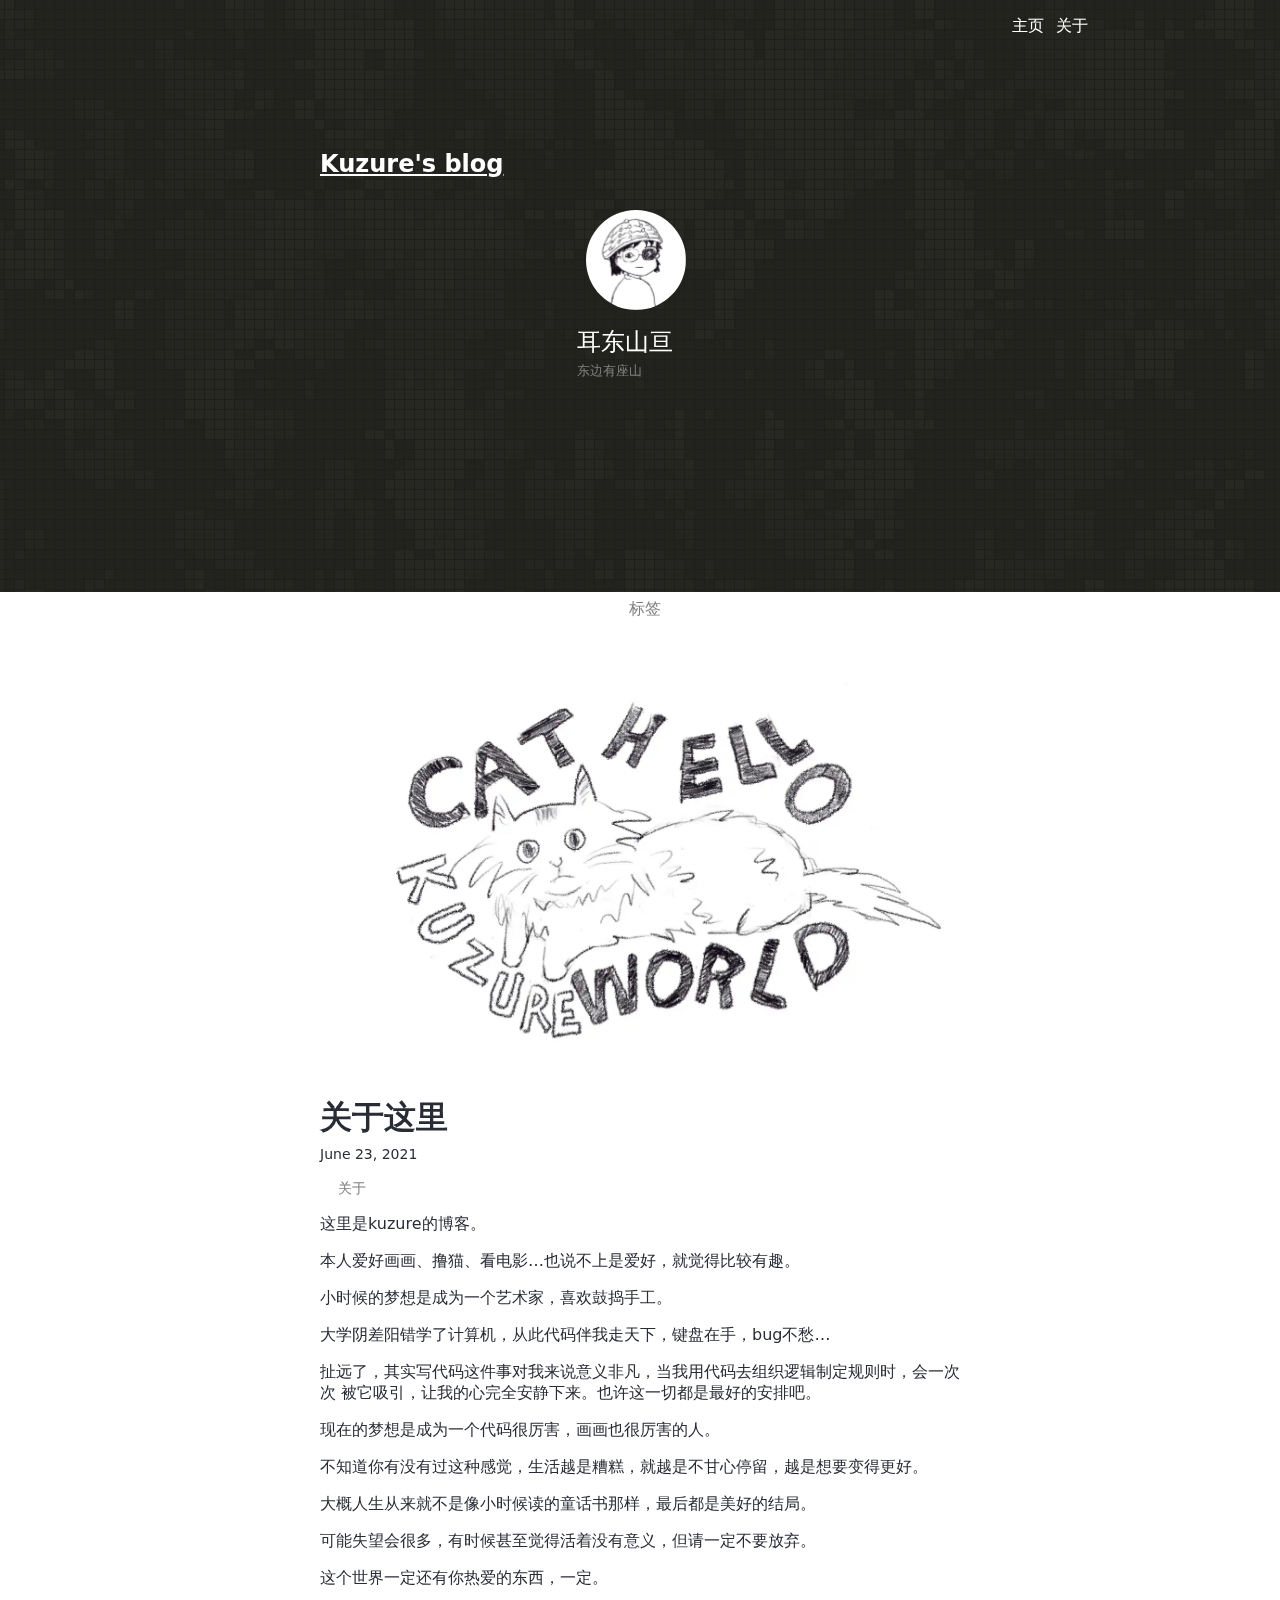
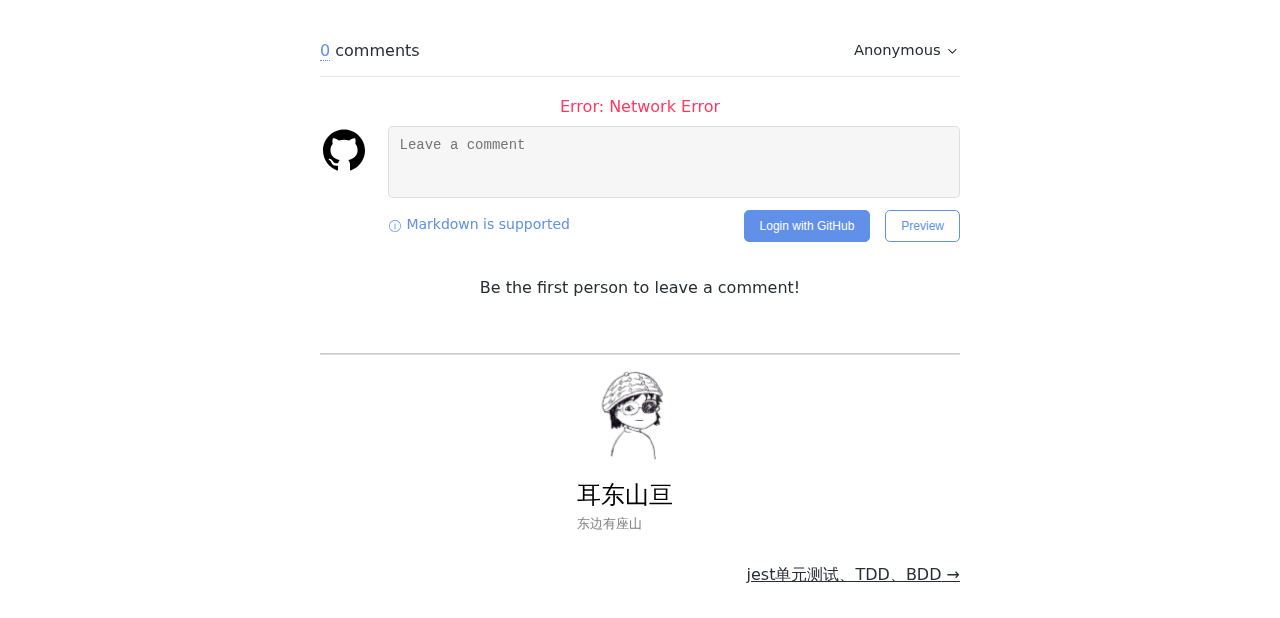
==== commit da125e63: "Updates" ====
--- a/about/index.html
+++ b/about/index.html
@@ -1,4 +1,4 @@
-<!DOCTYPE html><html lang="en"><head><meta charSet="utf-8"/><meta http-equiv="x-ua-compatible" content="ie=edge"/><meta name="viewport" content="width=device-width, initial-scale=1, shrink-to-fit=no"/><style data-href="/styles.10999f57ae4872f0fd01.css" data-identity="gatsby-global-css">:root{--reach-skip-nav:1}[data-reach-skip-nav-link]{clip:rect(0 0 0 0);border:0;height:1px;margin:-1px;overflow:hidden;padding:0;position:absolute;width:1px}[data-reach-skip-nav-link]:focus{clip:auto;background:#fff;height:auto;left:10px;padding:1rem;position:fixed;top:10px;width:auto;z-index:1}.icon{fill:currentColor;color:#fff!important;height:1em;margin-right:2px;overflow:hidden;vertical-align:-.15em;width:1em}.github-icon{margin-left:4px}.header-nav-hover{background-color:hsla(0,100%,99%,.8);box-shadow:0 0 4px rgba(0,0,0,.27);top:-52px!important}#go-up{background-color:#282c35;border-radius:50%;bottom:2rem;cursor:pointer;display:none;padding:.5rem;position:fixed;right:2rem;transition:all .4s ease-in-out}@font-face{font-family:octicons-link;src:url([data-uri]) format("woff")}.markdown-body{-ms-text-size-adjust:100%;-webkit-text-size-adjust:100%;word-wrap:break-word;color:#24292e;font-family:-apple-system,BlinkMacSystemFont,Segoe UI,Helvetica,Arial,sans-serif,Apple Color Emoji,Segoe UI Emoji,Segoe UI Symbol;font-size:16px;line-height:1.5}.markdown-body .pl-c{color:#6a737d}.markdown-body .pl-c1,.markdown-body .pl-s .pl-v{color:#005cc5}.markdown-body .pl-e,.markdown-body .pl-en{color:#6f42c1}.markdown-body .pl-s .pl-s1,.markdown-body .pl-smi{color:#24292e}.markdown-body .pl-ent{color:#22863a}.markdown-body .pl-k{color:#d73a49}.markdown-body .pl-pds,.markdown-body .pl-s,.markdown-body .pl-s .pl-pse .pl-s1,.markdown-body .pl-sr,.markdown-body .pl-sr .pl-cce,.markdown-body .pl-sr .pl-sra,.markdown-body .pl-sr .pl-sre{color:#032f62}.markdown-body .pl-smw,.markdown-body .pl-v{color:#e36209}.markdown-body .pl-bu{color:#b31d28}.markdown-body .pl-ii{background-color:#b31d28;color:#fafbfc}.markdown-body .pl-c2{background-color:#d73a49;color:#fafbfc}.markdown-body .pl-c2:before{content:"^M"}.markdown-body .pl-sr .pl-cce{color:#22863a;font-weight:700}.markdown-body .pl-ml{color:#735c0f}.markdown-body .pl-mh,.markdown-body .pl-mh .pl-en,.markdown-body .pl-ms{color:#005cc5;font-weight:700}.markdown-body .pl-mi{color:#24292e;font-style:italic}.markdown-body .pl-mb{color:#24292e;font-weight:700}.markdown-body .pl-md{background-color:#ffeef0;color:#b31d28}.markdown-body .pl-mi1{background-color:#f0fff4;color:#22863a}.markdown-body .pl-mc{background-color:#ffebda;color:#e36209}.markdown-body .pl-mi2{background-color:#005cc5;color:#f6f8fa}.markdown-body .pl-mdr{color:#6f42c1;font-weight:700}.markdown-body .pl-ba{color:#586069}.markdown-body .pl-sg{color:#959da5}.markdown-body .pl-corl{color:#032f62;text-decoration:underline}.markdown-body .octicon{fill:currentColor;display:inline-block;vertical-align:text-top}.markdown-body a{-webkit-text-decoration-skip:objects;background-color:transparent}.markdown-body a:active,.markdown-body a:hover{outline-width:0}.markdown-body strong{font-weight:inherit;font-weight:bolder}.markdown-body h1{margin:.67em 0}.markdown-body img{border-style:none}.markdown-body svg:not(:root){overflow:hidden}.markdown-body code,.markdown-body kbd,.markdown-body pre{font-family:monospace,monospace;font-size:1em}.markdown-body hr{box-sizing:content-box;overflow:visible}.markdown-body input{font:inherit;margin:0;overflow:visible}.markdown-body [type=checkbox]{box-sizing:border-box;padding:0}.markdown-body *{box-sizing:border-box}.markdown-body input{font-family:inherit;font-size:inherit;line-height:inherit}.markdown-body a{color:#0366d6;text-decoration:none}.markdown-body a:hover{text-decoration:underline}.markdown-body strong{font-weight:600}.markdown-body hr{background:transparent;border-bottom:1px solid #dfe2e5;height:0;margin:15px 0;overflow:hidden}.markdown-body hr:after,.markdown-body hr:before{content:"";display:table}.markdown-body hr:after{clear:both}.markdown-body table{border-collapse:collapse;border-spacing:0}.markdown-body td,.markdown-body th{padding:0}.markdown-body h1,.markdown-body h2,.markdown-body h3,.markdown-body h4,.markdown-body h5,.markdown-body h6{margin-bottom:0;margin-top:0}.markdown-body h1{font-size:32px;font-weight:600}.markdown-body h2{font-size:24px;font-weight:600}.markdown-body h3{font-size:20px;font-weight:600}.markdown-body h4{font-size:16px;font-weight:600}.markdown-body h5{font-size:14px;font-weight:600}.markdown-body h6{font-size:12px;font-weight:600}.markdown-body p{margin-bottom:10px;margin-top:0}.markdown-body blockquote{margin:0}.markdown-body ol,.markdown-body ul{margin-bottom:0;margin-top:0;padding-left:0}.markdown-body ol ol,.markdown-body ul ol{list-style-type:lower-roman}.markdown-body ol ol ol,.markdown-body ol ul ol,.markdown-body ul ol ol,.markdown-body ul ul ol{list-style-type:lower-alpha}.markdown-body dd{margin-left:0}.markdown-body code{font-family:SFMono-Regular,Consolas,Liberation Mono,Menlo,Courier,monospace;font-size:12px}.markdown-body pre{font:12px SFMono-Regular,Consolas,Liberation Mono,Menlo,Courier,monospace;margin-bottom:0;margin-top:0}.markdown-body .octicon{vertical-align:text-bottom}.markdown-body .pl-0{padding-left:0!important}.markdown-body .pl-1{padding-left:4px!important}.markdown-body .pl-2{padding-left:8px!important}.markdown-body .pl-3{padding-left:16px!important}.markdown-body .pl-4{padding-left:24px!important}.markdown-body .pl-5{padding-left:32px!important}.markdown-body .pl-6{padding-left:40px!important}.markdown-body:after,.markdown-body:before{content:"";display:table}.markdown-body:after{clear:both}.markdown-body>:first-child{margin-top:0!important}.markdown-body>:last-child{margin-bottom:0!important}.markdown-body a:not([href]){color:inherit;text-decoration:none}.markdown-body .anchor{float:left;line-height:1;margin-left:-20px;padding-right:4px}.markdown-body .anchor:focus{outline:none}.markdown-body blockquote,.markdown-body dl,.markdown-body ol,.markdown-body p,.markdown-body pre,.markdown-body table,.markdown-body ul{margin-bottom:16px;margin-top:0}.markdown-body hr{background-color:#e1e4e8;border:0;height:.25em;margin:24px 0;padding:0}.markdown-body blockquote{border-left:.25em solid #dfe2e5;color:#6a737d;padding:0 1em}.markdown-body blockquote>:first-child{margin-top:0}.markdown-body blockquote>:last-child{margin-bottom:0}.markdown-body kbd{border:1px solid #c6cbd1;border-bottom-color:#959da5;box-shadow:inset 0 -1px 0 #959da5;font-size:11px}.markdown-body h1,.markdown-body h2,.markdown-body h3,.markdown-body h4,.markdown-body h5,.markdown-body h6{font-weight:600;line-height:1.25;margin-bottom:16px;margin-top:24px}.markdown-body h1 .octicon-link,.markdown-body h2 .octicon-link,.markdown-body h3 .octicon-link,.markdown-body h4 .octicon-link,.markdown-body h5 .octicon-link,.markdown-body h6 .octicon-link{color:#1b1f23;vertical-align:middle;visibility:hidden}.markdown-body h1:hover .anchor,.markdown-body h2:hover .anchor,.markdown-body h3:hover .anchor,.markdown-body h4:hover .anchor,.markdown-body h5:hover .anchor,.markdown-body h6:hover .anchor{text-decoration:none}.markdown-body h1:hover .anchor .octicon-link,.markdown-body h2:hover .anchor .octicon-link,.markdown-body h3:hover .anchor .octicon-link,.markdown-body h4:hover .anchor .octicon-link,.markdown-body h5:hover .anchor .octicon-link,.markdown-body h6:hover .anchor .octicon-link{visibility:visible}.markdown-body h1{font-size:2em}.markdown-body h1,.markdown-body h2{border-bottom:1px solid #eaecef;padding-bottom:.3em}.markdown-body h2{font-size:1.5em}.markdown-body h3{font-size:1.25em}.markdown-body h4{font-size:1em}.markdown-body h5{font-size:.875em}.markdown-body h6{color:#6a737d;font-size:.85em}.markdown-body ol,.markdown-body ul{padding-left:2em}.markdown-body ol ol,.markdown-body ol ul,.markdown-body ul ol,.markdown-body ul ul{margin-bottom:0;margin-top:0}.markdown-body li>p{margin-top:16px}.markdown-body li+li{margin-top:.25em}.markdown-body dl{padding:0}.markdown-body dl dt{font-size:1em;font-style:italic;font-weight:600;margin-top:16px;padding:0}.markdown-body dl dd{margin-bottom:16px;padding:0 16px}.markdown-body table{display:block;overflow:auto;width:100%}.markdown-body table th{font-weight:600}.markdown-body table td,.markdown-body table th{border:1px solid #dfe2e5;padding:6px 13px}.markdown-body table tr{background-color:#fff;border-top:1px solid #c6cbd1}.markdown-body table tr:nth-child(2n){background-color:#f6f8fa}.markdown-body img{background-color:#fff;box-sizing:content-box;max-width:100%}.markdown-body code{background-color:rgba(27,31,35,.05);border-radius:3px;font-size:85%;margin:0;padding:.2em 0}.markdown-body code:after,.markdown-body code:before{content:"\A0";letter-spacing:-.2em}.markdown-body pre{word-wrap:normal}.markdown-body pre>code{background:transparent;border:0;font-size:100%;margin:0;padding:0;white-space:pre;word-break:normal}.markdown-body .highlight{margin-bottom:16px}.markdown-body .highlight pre{margin-bottom:0;word-break:normal}.markdown-body .highlight pre,.markdown-body pre{background-color:#f6f8fa;border-radius:3px;font-size:85%;line-height:1.45;overflow:auto;padding:16px}.markdown-body pre code{word-wrap:normal;background-color:transparent;border:0;display:inline;line-height:inherit;margin:0;max-width:auto;overflow:visible;padding:0}.markdown-body pre code:after,.markdown-body pre code:before{content:normal}.markdown-body .full-commit .btn-outline:not(:disabled):hover{border-color:#005cc5;color:#005cc5}.markdown-body kbd{background-color:#fafbfc;border:1px solid #d1d5da;border-bottom-color:#c6cbd1;border-radius:3px;box-shadow:inset 0 -1px 0 #c6cbd1;color:#444d56;display:inline-block;font:11px SFMono-Regular,Consolas,Liberation Mono,Menlo,Courier,monospace;line-height:10px;padding:3px 5px;vertical-align:middle}.markdown-body :checked+.radio-label{border-color:#0366d6;position:relative;z-index:1}.markdown-body .task-list-item{list-style-type:none}.markdown-body .task-list-item+.task-list-item{margin-top:3px}.markdown-body .task-list-item input{margin:0 .2em .25em -1.6em;vertical-align:middle}.markdown-body hr{border-bottom-color:#eee}.gt-container{font-size:16px}.gt-container,.gt-container *{box-sizing:border-box}.gt-container a{color:#6190e8}.gt-container a:hover{border-color:#81a6ed;color:#81a6ed}.gt-container a.is--active{color:#333;cursor:default!important}.gt-container a.is--active:hover{color:#333}.gt-container .hide{display:none!important}.gt-container .gt-svg{display:inline-block;height:1em;vertical-align:sub;width:1em}.gt-container .gt-svg svg{fill:#6190e8;height:100%;width:100%}.gt-container .gt-ico{display:inline-block}.gt-container .gt-ico-text{margin-left:.3125em}.gt-container .gt-ico-github,.gt-container .gt-ico-github .gt-svg{height:100%;width:100%}.gt-container .gt-ico-github svg{fill:inherit}.gt-container .gt-spinner{position:relative}.gt-container .gt-spinner:before{-webkit-animation:gt-kf-rotate .6s linear infinite;animation:gt-kf-rotate .6s linear infinite;border:1px solid #fff;border-radius:50%;border-top-color:#6190e8;box-sizing:border-box;content:"";height:.75em;margin-left:-.375em;margin-top:-.1875em;position:absolute;top:3px;width:.75em}.gt-container .gt-loader{-webkit-animation:gt-kf-rotate 1.5s ease infinite;animation:gt-kf-rotate 1.5s ease infinite;border:1px solid #999;border-radius:50%;display:inline-block;font-style:normal;height:1.75em;line-height:1.75em;position:relative;width:1.75em}.gt-container .gt-loader:before{background-color:#999;border-radius:50%;content:"";display:block;height:.375em;left:50%;margin-left:-.1875em;margin-top:-.1875em;position:absolute;top:0;width:.375em}.gt-container .gt-avatar{display:inline-block;height:3.125em;width:3.125em}@media (max-width:479px){.gt-container .gt-avatar{height:2em;width:2em}}.gt-container .gt-avatar img{border-radius:3px;height:auto;width:100%}.gt-container .gt-avatar-github{cursor:pointer;height:3em;width:3em}@media (max-width:479px){.gt-container .gt-avatar-github{height:1.875em;width:1.875em}}.gt-container .gt-btn{background-color:#6190e8;border:1px solid #6190e8;border-radius:5px;color:#fff;cursor:pointer;display:inline-block;font-size:.75em;line-height:1;outline:none;padding:.75em 1.25em;text-decoration:none;white-space:nowrap}.gt-container .gt-btn-text{font-weight:400}.gt-container .gt-btn-loading{display:inline-block;height:1em;margin-left:.5em;position:relative;vertical-align:top;width:.75em}.gt-container .gt-btn.is--disable{cursor:not-allowed;opacity:.5}.gt-container .gt-btn-login{margin-right:0}.gt-container .gt-btn-preview{background-color:#fff;color:#6190e8}.gt-container .gt-btn-preview:hover{background-color:#f2f2f2;border-color:#81a6ed}.gt-container .gt-btn-public:hover{background-color:#81a6ed;border-color:#81a6ed}.gt-container .gt-error{color:#ff3860;margin:.625em;text-align:center}.gt-container .gt-initing{padding:1.25em 0;text-align:center}.gt-container .gt-initing-text{font-size:92%;margin:.625em auto}.gt-container .gt-no-init{padding:1.25em 0;text-align:center}.gt-container .gt-link{border-bottom:1px dotted #6190e8}.gt-container .gt-link-counts,.gt-container .gt-link-project{text-decoration:none}.gt-container .gt-meta{border-bottom:1px solid #e9e9e9;font-size:1em;margin:1.25em 0;padding:1em 0;position:relative;z-index:10}.gt-container .gt-meta:after,.gt-container .gt-meta:before{content:" ";display:table}.gt-container .gt-meta:after{clear:both}.gt-container .gt-counts{margin:0 .625em 0 0}.gt-container .gt-user{float:right;font-size:92%;margin:0}.gt-container .gt-user-pic{height:16px;margin-right:.5em;vertical-align:top;width:16px}.gt-container .gt-user-inner{cursor:pointer;display:inline-block}.gt-container .gt-user .gt-ico{margin:0 0 0 .3125em}.gt-container .gt-user .gt-ico svg{fill:inherit}.gt-container .gt-user .is--poping .gt-ico svg{fill:#6190e8}.gt-container .gt-version{color:#a1a1a1;margin-left:.375em}.gt-container .gt-copyright{border-top:1px solid #e9e9e9;margin:0 .9375em .5em;padding-top:.5em}.gt-container .gt-popup{background:#fff;border:1px solid #e9e9e9;display:inline-block;font-size:.875em;letter-spacing:.5px;padding:.625em 0;position:absolute;right:0;top:2.375em}.gt-container .gt-popup .gt-action{cursor:pointer;display:block;margin:.5em 0;padding:0 1.125em;position:relative;text-decoration:none}.gt-container .gt-popup .gt-action.is--active:before{background:#6190e8;content:"";height:.25em;left:.5em;position:absolute;top:.4375em;width:.25em}.gt-container .gt-header{display:flex;position:relative}.gt-container .gt-header-comment{flex:1 1;margin-left:1.25em}@media (max-width:479px){.gt-container .gt-header-comment{margin-left:.875em}}.gt-container .gt-header-textarea{word-wrap:break-word;background-color:#f6f6f6;border:1px solid rgba(0,0,0,.1);border-radius:5px;box-sizing:border-box;display:block;font-size:.875em;max-height:15em;min-height:5.125em;outline:none;padding:.75em;resize:vertical;transition:all .25s ease;width:100%}.gt-container .gt-header-textarea:hover{background-color:#fbfbfb}.gt-container .gt-header-preview{background-color:#f6f6f6;border:1px solid rgba(0,0,0,.1);border-radius:5px;padding:.75em}.gt-container .gt-header-controls{margin:.75em 0 0;position:relative}.gt-container .gt-header-controls:after,.gt-container .gt-header-controls:before{content:" ";display:table}.gt-container .gt-header-controls:after{clear:both}@media (max-width:479px){.gt-container .gt-header-controls{margin:0}}.gt-container .gt-header-controls-tip{color:#6190e8;font-size:.875em;text-decoration:none;vertical-align:sub}@media (max-width:479px){.gt-container .gt-header-controls-tip{display:none}}.gt-container .gt-header-controls .gt-btn{float:right;margin-left:1.25em}@media (max-width:479px){.gt-container .gt-header-controls .gt-btn{float:none;margin:.75em 0 0;width:100%}}.gt-container:after{bottom:100%;content:"";left:0;opacity:0;position:fixed;right:0;top:0}.gt-container.gt-input-focused{position:relative}.gt-container.gt-input-focused:after{background:#000;bottom:0;content:"";left:0;opacity:.6;position:fixed;right:0;top:0;transition:opacity .3s,bottom 0s;z-index:9999}.gt-container.gt-input-focused .gt-header-comment{z-index:10000}.gt-container .gt-comments{padding-top:1.25em}.gt-container .gt-comments-null{text-align:center}.gt-container .gt-comments-controls{margin:1.25em 0;text-align:center}.gt-container .gt-comment{display:flex;padding:.625em 0;position:relative}.gt-container .gt-comment-content{background-color:#f9f9f9;flex:1 1;margin-left:1.25em;overflow:auto;padding:.75em 1em;transition:all .25s ease}.gt-container .gt-comment-content:hover{box-shadow:0 .625em 3.75em 0 #f4f4f4}@media (max-width:479px){.gt-container .gt-comment-content{margin-left:.875em;padding:.625em .75em}}.gt-container .gt-comment-header{font-size:.875em;margin-bottom:.5em;position:relative}.gt-container .gt-comment-block-1{float:right;height:1.375em;width:2em}.gt-container .gt-comment-block-2{float:right;height:1.375em;width:4em}.gt-container .gt-comment-username{color:#6190e8;font-weight:500;text-decoration:none}.gt-container .gt-comment-username:hover{text-decoration:underline}.gt-container .gt-comment-date,.gt-container .gt-comment-text{color:#a1a1a1;margin-left:.5em}.gt-container .gt-comment-edit,.gt-container .gt-comment-like,.gt-container .gt-comment-reply{height:1.375em;position:absolute}.gt-container .gt-comment-edit:hover,.gt-container .gt-comment-like:hover,.gt-container .gt-comment-reply:hover{cursor:pointer}.gt-container .gt-comment-like{right:2em;top:0}.gt-container .gt-comment-edit,.gt-container .gt-comment-reply{right:0;top:0}.gt-container .gt-comment-body{color:#333!important}.gt-container .gt-comment-body .email-hidden-toggle a{background:#dfe2e5;border-radius:1px;color:#444d56;display:inline-block;font-size:12px;font-weight:600;height:12px;line-height:6px;padding:0 9px;text-decoration:none;vertical-align:middle}.gt-container .gt-comment-body .email-hidden-toggle a:hover{background-color:#c6cbd1}.gt-container .gt-comment-body .email-hidden-reply{display:none;white-space:pre-wrap}.gt-container .gt-comment-body .email-hidden-reply .email-signature-reply{border-left:4px solid #dfe2e5;color:#586069;margin:15px 0;padding:0 15px}.gt-container .gt-comment-body .email-hidden-reply.expanded{display:block}.gt-container .gt-comment-admin .gt-comment-content{background-color:#f6f9fe}@-webkit-keyframes gt-kf-rotate{0%{-webkit-transform:rotate(0);transform:rotate(0)}to{-webkit-transform:rotate(1turn);transform:rotate(1turn)}}@keyframes gt-kf-rotate{0%{-webkit-transform:rotate(0);transform:rotate(0)}to{-webkit-transform:rotate(1turn);transform:rotate(1turn)}}</style><meta name="generator" content="Gatsby 3.8.0"/><style>.gatsby-image-wrapper{position:relative;overflow:hidden}.gatsby-image-wrapper img{bottom:0;height:100%;left:0;margin:0;max-width:none;padding:0;position:absolute;right:0;top:0;width:100%;object-fit:cover}.gatsby-image-wrapper [data-main-image]{opacity:0;transform:translateZ(0);transition:opacity .25s linear;will-change:opacity}.gatsby-image-wrapper-constrained{display:inline-block;vertical-align:top}</style><noscript><style>.gatsby-image-wrapper noscript [data-main-image]{opacity:1!important}.gatsby-image-wrapper [data-placeholder-image]{opacity:0!important}</style></noscript><script type="module">const e="undefined"!=typeof HTMLImageElement&&"loading"in HTMLImageElement.prototype;e&&document.body.addEventListener("load",(function(e){if(void 0===e.target.dataset.mainImage)return;if(void 0===e.target.dataset.gatsbyImageSsr)return;const t=e.target;let a=null,n=t;for(;null===a&&n;)void 0!==n.parentNode.dataset.gatsbyImageWrapper&&(a=n.parentNode),n=n.parentNode;const o=a.querySelector("[data-placeholder-image]"),r=new Image;r.src=t.currentSrc,r.decode().catch((()=>{})).then((()=>{t.style.opacity=1,o&&(o.style.opacity=0,o.style.transition="opacity 500ms linear")}))}),!0);</script><title data-react-helmet="true">关于这里 | Kuzure&#x27;s blog</title><meta data-react-helmet="true" name="description" content="这里是kuzure的博客。 本人爱好画画、撸猫、看电影...也说不上是爱好，就觉得比较有趣。 小时候的梦想是成为一个艺术家，喜欢鼓捣手工。 大学阴差阳错学了计算机，从此代码伴我走天下，键盘在手，bug…"/><meta data-react-helmet="true" property="og:title" content="关于这里"/><meta data-react-helmet="true" property="og:description" content="这里是kuzure的博客。 本人爱好画画、撸猫、看电影...也说不上是爱好，就觉得比较有趣。 小时候的梦想是成为一个艺术家，喜欢鼓捣手工。 大学阴差阳错学了计算机，从此代码伴我走天下，键盘在手，bug…"/><meta data-react-helmet="true" property="og:type" content="website"/><meta data-react-helmet="true" name="twitter:creator" content="kuzure-东山"/><meta data-react-helmet="true" name="twitter:title" content="关于这里"/><meta data-react-helmet="true" name="twitter:description" content="这里是kuzure的博客。 本人爱好画画、撸猫、看电影...也说不上是爱好，就觉得比较有趣。 小时候的梦想是成为一个艺术家，喜欢鼓捣手工。 大学阴差阳错学了计算机，从此代码伴我走天下，键盘在手，bug…"/><meta data-react-helmet="true" name="og:image" content="https://example.com/static/d2cc235d93f6fcc3b70fdd83a3cb4bd0/c7777/cat.jpg"/><meta data-react-helmet="true" name="og:image:alt" content="A beach at sunset with crashing waves."/><meta data-react-helmet="true" name="twitter:image" content="https://example.com/static/d2cc235d93f6fcc3b70fdd83a3cb4bd0/c7777/cat.jpg"/><meta data-react-helmet="true" name="twitter:image:alt" content="A beach at sunset with crashing waves."/><meta data-react-helmet="true" name="twitter:card" content="summary_large_image"/><link rel="icon" href="/favicon-32x32.png?v=fe79452f2bf834ff9bf8cf2684783a6b" type="image/png"/><link rel="manifest" href="/manifest.webmanifest" crossorigin="anonymous"/><link rel="apple-touch-icon" sizes="48x48" href="/icons/icon-48x48.png?v=fe79452f2bf834ff9bf8cf2684783a6b"/><link rel="apple-touch-icon" sizes="72x72" href="/icons/icon-72x72.png?v=fe79452f2bf834ff9bf8cf2684783a6b"/><link rel="apple-touch-icon" sizes="96x96" href="/icons/icon-96x96.png?v=fe79452f2bf834ff9bf8cf2684783a6b"/><link rel="apple-touch-icon" sizes="144x144" href="/icons/icon-144x144.png?v=fe79452f2bf834ff9bf8cf2684783a6b"/><link rel="apple-touch-icon" sizes="192x192" href="/icons/icon-192x192.png?v=fe79452f2bf834ff9bf8cf2684783a6b"/><link rel="apple-touch-icon" sizes="256x256" href="/icons/icon-256x256.png?v=fe79452f2bf834ff9bf8cf2684783a6b"/><link rel="apple-touch-icon" sizes="384x384" href="/icons/icon-384x384.png?v=fe79452f2bf834ff9bf8cf2684783a6b"/><link rel="apple-touch-icon" sizes="512x512" href="/icons/icon-512x512.png?v=fe79452f2bf834ff9bf8cf2684783a6b"/><link as="script" rel="preload" href="/webpack-runtime-3c542058dde09e771c11.js"/><link as="script" rel="preload" href="/framework-83c4af4e5826768a26d2.js"/><link as="script" rel="preload" href="/app-862fb1d45deac40d8a3f.js"/><link as="script" rel="preload" href="/41aca86e-ff3c2ac48cc14a2a06ae.js"/><link as="script" rel="preload" href="/594a10c5e594bd3faaa0b3336dcd5755131ca933-58c7e167fd0b10e41731.js"/><link as="script" rel="preload" href="/799b9e28ec84f08939ab3af68c08e0b6efc8bad3-85829a2fafa1d0f63618.js"/><link as="script" rel="preload" href="/component---node-modules-gatsby-theme-blog-core-src-templates-post-query-js-49f4adfb7f1f0e659038.js"/><link as="fetch" rel="preload" href="/page-data/about/page-data.json" crossorigin="anonymous"/><link as="fetch" rel="preload" href="/page-data/sq/d/2744905544.json" crossorigin="anonymous"/><link as="fetch" rel="preload" href="/page-data/sq/d/3090755652.json" crossorigin="anonymous"/><link as="fetch" rel="preload" href="/page-data/sq/d/764694655.json" crossorigin="anonymous"/><link as="fetch" rel="preload" href="/page-data/app-data.json" crossorigin="anonymous"/></head><body><script>(function() { try {
+<!DOCTYPE html><html lang="en"><head><meta charSet="utf-8"/><meta http-equiv="x-ua-compatible" content="ie=edge"/><meta name="viewport" content="width=device-width, initial-scale=1, shrink-to-fit=no"/><style data-href="/styles.4bf9800acbac70b78c67.css" data-identity="gatsby-global-css">:root{--reach-skip-nav:1}[data-reach-skip-nav-link]{clip:rect(0 0 0 0);border:0;height:1px;margin:-1px;overflow:hidden;padding:0;position:absolute;width:1px}[data-reach-skip-nav-link]:focus{clip:auto;background:#fff;height:auto;left:10px;padding:1rem;position:fixed;top:10px;width:auto;z-index:1}.icon{fill:currentColor;color:#fff!important;height:1em;margin-right:2px;overflow:hidden;vertical-align:-.15em;width:1em}.github-icon{margin-left:4px}.header-nav-hover{background-color:hsla(0,100%,99%,.8);box-shadow:0 0 4px rgba(0,0,0,.27);top:-52px!important}#go-up{background-color:#282c35;border-radius:50%;bottom:2rem;cursor:pointer;display:none;padding:.5rem;position:fixed;right:2rem;transition:all .4s ease-in-out}@font-face{font-family:octicons-link;src:url([data-uri]) format("woff")}.markdown-body{-ms-text-size-adjust:100%;-webkit-text-size-adjust:100%;word-wrap:break-word;color:#24292e;font-family:-apple-system,BlinkMacSystemFont,Segoe UI,Helvetica,Arial,sans-serif,Apple Color Emoji,Segoe UI Emoji,Segoe UI Symbol;font-size:16px;line-height:1.5}.markdown-body .pl-c{color:#6a737d}.markdown-body .pl-c1,.markdown-body .pl-s .pl-v{color:#005cc5}.markdown-body .pl-e,.markdown-body .pl-en{color:#6f42c1}.markdown-body .pl-s .pl-s1,.markdown-body .pl-smi{color:#24292e}.markdown-body .pl-ent{color:#22863a}.markdown-body .pl-k{color:#d73a49}.markdown-body .pl-pds,.markdown-body .pl-s,.markdown-body .pl-s .pl-pse .pl-s1,.markdown-body .pl-sr,.markdown-body .pl-sr .pl-cce,.markdown-body .pl-sr .pl-sra,.markdown-body .pl-sr .pl-sre{color:#032f62}.markdown-body .pl-smw,.markdown-body .pl-v{color:#e36209}.markdown-body .pl-bu{color:#b31d28}.markdown-body .pl-ii{background-color:#b31d28;color:#fafbfc}.markdown-body .pl-c2{background-color:#d73a49;color:#fafbfc}.markdown-body .pl-c2:before{content:"^M"}.markdown-body .pl-sr .pl-cce{color:#22863a;font-weight:700}.markdown-body .pl-ml{color:#735c0f}.markdown-body .pl-mh,.markdown-body .pl-mh .pl-en,.markdown-body .pl-ms{color:#005cc5;font-weight:700}.markdown-body .pl-mi{color:#24292e;font-style:italic}.markdown-body .pl-mb{color:#24292e;font-weight:700}.markdown-body .pl-md{background-color:#ffeef0;color:#b31d28}.markdown-body .pl-mi1{background-color:#f0fff4;color:#22863a}.markdown-body .pl-mc{background-color:#ffebda;color:#e36209}.markdown-body .pl-mi2{background-color:#005cc5;color:#f6f8fa}.markdown-body .pl-mdr{color:#6f42c1;font-weight:700}.markdown-body .pl-ba{color:#586069}.markdown-body .pl-sg{color:#959da5}.markdown-body .pl-corl{color:#032f62;text-decoration:underline}.markdown-body .octicon{fill:currentColor;display:inline-block;vertical-align:text-top}.markdown-body a{-webkit-text-decoration-skip:objects;background-color:transparent}.markdown-body a:active,.markdown-body a:hover{outline-width:0}.markdown-body strong{font-weight:inherit;font-weight:bolder}.markdown-body h1{margin:.67em 0}.markdown-body img{border-style:none}.markdown-body svg:not(:root){overflow:hidden}.markdown-body code,.markdown-body kbd,.markdown-body pre{font-family:monospace,monospace;font-size:1em}.markdown-body hr{box-sizing:content-box;overflow:visible}.markdown-body input{font:inherit;margin:0;overflow:visible}.markdown-body [type=checkbox]{box-sizing:border-box;padding:0}.markdown-body *{box-sizing:border-box}.markdown-body input{font-family:inherit;font-size:inherit;line-height:inherit}.markdown-body a{color:#0366d6;text-decoration:none}.markdown-body a:hover{text-decoration:underline}.markdown-body strong{font-weight:600}.markdown-body hr{background:transparent;border-bottom:1px solid #dfe2e5;height:0;margin:15px 0;overflow:hidden}.markdown-body hr:after,.markdown-body hr:before{content:"";display:table}.markdown-body hr:after{clear:both}.markdown-body table{border-collapse:collapse;border-spacing:0}.markdown-body td,.markdown-body th{padding:0}.markdown-body h1,.markdown-body h2,.markdown-body h3,.markdown-body h4,.markdown-body h5,.markdown-body h6{margin-bottom:0;margin-top:0}.markdown-body h1{font-size:32px;font-weight:600}.markdown-body h2{font-size:24px;font-weight:600}.markdown-body h3{font-size:20px;font-weight:600}.markdown-body h4{font-size:16px;font-weight:600}.markdown-body h5{font-size:14px;font-weight:600}.markdown-body h6{font-size:12px;font-weight:600}.markdown-body p{margin-bottom:10px;margin-top:0}.markdown-body blockquote{margin:0}.markdown-body ol,.markdown-body ul{margin-bottom:0;margin-top:0;padding-left:0}.markdown-body ol ol,.markdown-body ul ol{list-style-type:lower-roman}.markdown-body ol ol ol,.markdown-body ol ul ol,.markdown-body ul ol ol,.markdown-body ul ul ol{list-style-type:lower-alpha}.markdown-body dd{margin-left:0}.markdown-body code{font-family:SFMono-Regular,Consolas,Liberation Mono,Menlo,Courier,monospace;font-size:12px}.markdown-body pre{font:12px SFMono-Regular,Consolas,Liberation Mono,Menlo,Courier,monospace;margin-bottom:0;margin-top:0}.markdown-body .octicon{vertical-align:text-bottom}.markdown-body .pl-0{padding-left:0!important}.markdown-body .pl-1{padding-left:4px!important}.markdown-body .pl-2{padding-left:8px!important}.markdown-body .pl-3{padding-left:16px!important}.markdown-body .pl-4{padding-left:24px!important}.markdown-body .pl-5{padding-left:32px!important}.markdown-body .pl-6{padding-left:40px!important}.markdown-body:after,.markdown-body:before{content:"";display:table}.markdown-body:after{clear:both}.markdown-body>:first-child{margin-top:0!important}.markdown-body>:last-child{margin-bottom:0!important}.markdown-body a:not([href]){color:inherit;text-decoration:none}.markdown-body .anchor{float:left;line-height:1;margin-left:-20px;padding-right:4px}.markdown-body .anchor:focus{outline:none}.markdown-body blockquote,.markdown-body dl,.markdown-body ol,.markdown-body p,.markdown-body pre,.markdown-body table,.markdown-body ul{margin-bottom:16px;margin-top:0}.markdown-body hr{background-color:#e1e4e8;border:0;height:.25em;margin:24px 0;padding:0}.markdown-body blockquote{border-left:.25em solid #dfe2e5;color:#6a737d;padding:0 1em}.markdown-body blockquote>:first-child{margin-top:0}.markdown-body blockquote>:last-child{margin-bottom:0}.markdown-body kbd{border:1px solid #c6cbd1;border-bottom-color:#959da5;box-shadow:inset 0 -1px 0 #959da5;font-size:11px}.markdown-body h1,.markdown-body h2,.markdown-body h3,.markdown-body h4,.markdown-body h5,.markdown-body h6{font-weight:600;line-height:1.25;margin-bottom:16px;margin-top:24px}.markdown-body h1 .octicon-link,.markdown-body h2 .octicon-link,.markdown-body h3 .octicon-link,.markdown-body h4 .octicon-link,.markdown-body h5 .octicon-link,.markdown-body h6 .octicon-link{color:#1b1f23;vertical-align:middle;visibility:hidden}.markdown-body h1:hover .anchor,.markdown-body h2:hover .anchor,.markdown-body h3:hover .anchor,.markdown-body h4:hover .anchor,.markdown-body h5:hover .anchor,.markdown-body h6:hover .anchor{text-decoration:none}.markdown-body h1:hover .anchor .octicon-link,.markdown-body h2:hover .anchor .octicon-link,.markdown-body h3:hover .anchor .octicon-link,.markdown-body h4:hover .anchor .octicon-link,.markdown-body h5:hover .anchor .octicon-link,.markdown-body h6:hover .anchor .octicon-link{visibility:visible}.markdown-body h1{font-size:2em}.markdown-body h1,.markdown-body h2{border-bottom:1px solid #eaecef;padding-bottom:.3em}.markdown-body h2{font-size:1.5em}.markdown-body h3{font-size:1.25em}.markdown-body h4{font-size:1em}.markdown-body h5{font-size:.875em}.markdown-body h6{color:#6a737d;font-size:.85em}.markdown-body ol,.markdown-body ul{padding-left:2em}.markdown-body ol ol,.markdown-body ol ul,.markdown-body ul ol,.markdown-body ul ul{margin-bottom:0;margin-top:0}.markdown-body li>p{margin-top:16px}.markdown-body li+li{margin-top:.25em}.markdown-body dl{padding:0}.markdown-body dl dt{font-size:1em;font-style:italic;font-weight:600;margin-top:16px;padding:0}.markdown-body dl dd{margin-bottom:16px;padding:0 16px}.markdown-body table{display:block;overflow:auto;width:100%}.markdown-body table th{font-weight:600}.markdown-body table td,.markdown-body table th{border:1px solid #dfe2e5;padding:6px 13px}.markdown-body table tr{background-color:#fff;border-top:1px solid #c6cbd1}.markdown-body table tr:nth-child(2n){background-color:#f6f8fa}.markdown-body img{background-color:#fff;box-sizing:content-box;max-width:100%}.markdown-body code{background-color:rgba(27,31,35,.05);border-radius:3px;font-size:85%;margin:0;padding:.2em 0}.markdown-body code:after,.markdown-body code:before{content:"\A0";letter-spacing:-.2em}.markdown-body pre{word-wrap:normal}.markdown-body pre>code{background:transparent;border:0;font-size:100%;margin:0;padding:0;white-space:pre;word-break:normal}.markdown-body .highlight{margin-bottom:16px}.markdown-body .highlight pre{margin-bottom:0;word-break:normal}.markdown-body .highlight pre,.markdown-body pre{background-color:#f6f8fa;border-radius:3px;font-size:85%;line-height:1.45;overflow:auto;padding:16px}.markdown-body pre code{word-wrap:normal;background-color:transparent;border:0;display:inline;line-height:inherit;margin:0;max-width:auto;overflow:visible;padding:0}.markdown-body pre code:after,.markdown-body pre code:before{content:normal}.markdown-body .full-commit .btn-outline:not(:disabled):hover{border-color:#005cc5;color:#005cc5}.markdown-body kbd{background-color:#fafbfc;border:1px solid #d1d5da;border-bottom-color:#c6cbd1;border-radius:3px;box-shadow:inset 0 -1px 0 #c6cbd1;color:#444d56;display:inline-block;font:11px SFMono-Regular,Consolas,Liberation Mono,Menlo,Courier,monospace;line-height:10px;padding:3px 5px;vertical-align:middle}.markdown-body :checked+.radio-label{border-color:#0366d6;position:relative;z-index:1}.markdown-body .task-list-item{list-style-type:none}.markdown-body .task-list-item+.task-list-item{margin-top:3px}.markdown-body .task-list-item input{margin:0 .2em .25em -1.6em;vertical-align:middle}.markdown-body hr{border-bottom-color:#eee}.gt-container{font-size:16px}.gt-container,.gt-container *{box-sizing:border-box}.gt-container a{color:#6190e8}.gt-container a:hover{border-color:#81a6ed;color:#81a6ed}.gt-container a.is--active{color:#333;cursor:default!important}.gt-container a.is--active:hover{color:#333}.gt-container .hide{display:none!important}.gt-container .gt-svg{display:inline-block;height:1em;vertical-align:sub;width:1em}.gt-container .gt-svg svg{fill:#6190e8;height:100%;width:100%}.gt-container .gt-ico{display:inline-block}.gt-container .gt-ico-text{margin-left:.3125em}.gt-container .gt-ico-github,.gt-container .gt-ico-github .gt-svg{height:100%;width:100%}.gt-container .gt-ico-github svg{fill:inherit}.gt-container .gt-spinner{position:relative}.gt-container .gt-spinner:before{animation:gt-kf-rotate .6s linear infinite;border:1px solid #fff;border-radius:50%;border-top-color:#6190e8;box-sizing:border-box;content:"";height:.75em;margin-left:-.375em;margin-top:-.1875em;position:absolute;top:3px;width:.75em}.gt-container .gt-loader{animation:gt-kf-rotate 1.5s ease infinite;border:1px solid #999;border-radius:50%;display:inline-block;font-style:normal;height:1.75em;line-height:1.75em;position:relative;width:1.75em}.gt-container .gt-loader:before{background-color:#999;border-radius:50%;content:"";display:block;height:.375em;left:50%;margin-left:-.1875em;margin-top:-.1875em;position:absolute;top:0;width:.375em}.gt-container .gt-avatar{display:inline-block;height:3.125em;width:3.125em}@media (max-width:479px){.gt-container .gt-avatar{height:2em;width:2em}}.gt-container .gt-avatar img{border-radius:3px;height:auto;width:100%}.gt-container .gt-avatar-github{cursor:pointer;height:3em;width:3em}@media (max-width:479px){.gt-container .gt-avatar-github{height:1.875em;width:1.875em}}.gt-container .gt-btn{background-color:#6190e8;border:1px solid #6190e8;border-radius:5px;color:#fff;cursor:pointer;display:inline-block;font-size:.75em;line-height:1;outline:none;padding:.75em 1.25em;text-decoration:none;white-space:nowrap}.gt-container .gt-btn-text{font-weight:400}.gt-container .gt-btn-loading{display:inline-block;height:1em;margin-left:.5em;position:relative;vertical-align:top;width:.75em}.gt-container .gt-btn.is--disable{cursor:not-allowed;opacity:.5}.gt-container .gt-btn-login{margin-right:0}.gt-container .gt-btn-preview{background-color:#fff;color:#6190e8}.gt-container .gt-btn-preview:hover{background-color:#f2f2f2;border-color:#81a6ed}.gt-container .gt-btn-public:hover{background-color:#81a6ed;border-color:#81a6ed}.gt-container .gt-error{color:#ff3860;margin:.625em;text-align:center}.gt-container .gt-initing{padding:1.25em 0;text-align:center}.gt-container .gt-initing-text{font-size:92%;margin:.625em auto}.gt-container .gt-no-init{padding:1.25em 0;text-align:center}.gt-container .gt-link{border-bottom:1px dotted #6190e8}.gt-container .gt-link-counts,.gt-container .gt-link-project{text-decoration:none}.gt-container .gt-meta{border-bottom:1px solid #e9e9e9;font-size:1em;margin:1.25em 0;padding:1em 0;position:relative;z-index:10}.gt-container .gt-meta:after,.gt-container .gt-meta:before{content:" ";display:table}.gt-container .gt-meta:after{clear:both}.gt-container .gt-counts{margin:0 .625em 0 0}.gt-container .gt-user{float:right;font-size:92%;margin:0}.gt-container .gt-user-pic{height:16px;margin-right:.5em;vertical-align:top;width:16px}.gt-container .gt-user-inner{cursor:pointer;display:inline-block}.gt-container .gt-user .gt-ico{margin:0 0 0 .3125em}.gt-container .gt-user .gt-ico svg{fill:inherit}.gt-container .gt-user .is--poping .gt-ico svg{fill:#6190e8}.gt-container .gt-version{color:#a1a1a1;margin-left:.375em}.gt-container .gt-copyright{border-top:1px solid #e9e9e9;margin:0 .9375em .5em;padding-top:.5em}.gt-container .gt-popup{background:#fff;border:1px solid #e9e9e9;display:inline-block;font-size:.875em;letter-spacing:.5px;padding:.625em 0;position:absolute;right:0;top:2.375em}.gt-container .gt-popup .gt-action{cursor:pointer;display:block;margin:.5em 0;padding:0 1.125em;position:relative;text-decoration:none}.gt-container .gt-popup .gt-action.is--active:before{background:#6190e8;content:"";height:.25em;left:.5em;position:absolute;top:.4375em;width:.25em}.gt-container .gt-header{display:flex;position:relative}.gt-container .gt-header-comment{flex:1 1;margin-left:1.25em}@media (max-width:479px){.gt-container .gt-header-comment{margin-left:.875em}}.gt-container .gt-header-textarea{word-wrap:break-word;background-color:#f6f6f6;border:1px solid rgba(0,0,0,.1);border-radius:5px;box-sizing:border-box;display:block;font-size:.875em;max-height:15em;min-height:5.125em;outline:none;padding:.75em;resize:vertical;transition:all .25s ease;width:100%}.gt-container .gt-header-textarea:hover{background-color:#fbfbfb}.gt-container .gt-header-preview{background-color:#f6f6f6;border:1px solid rgba(0,0,0,.1);border-radius:5px;padding:.75em}.gt-container .gt-header-controls{margin:.75em 0 0;position:relative}.gt-container .gt-header-controls:after,.gt-container .gt-header-controls:before{content:" ";display:table}.gt-container .gt-header-controls:after{clear:both}@media (max-width:479px){.gt-container .gt-header-controls{margin:0}}.gt-container .gt-header-controls-tip{color:#6190e8;font-size:.875em;text-decoration:none;vertical-align:sub}@media (max-width:479px){.gt-container .gt-header-controls-tip{display:none}}.gt-container .gt-header-controls .gt-btn{float:right;margin-left:1.25em}@media (max-width:479px){.gt-container .gt-header-controls .gt-btn{float:none;margin:.75em 0 0;width:100%}}.gt-container:after{bottom:100%;content:"";left:0;opacity:0;position:fixed;right:0;top:0}.gt-container.gt-input-focused{position:relative}.gt-container.gt-input-focused:after{background:#000;bottom:0;content:"";left:0;opacity:.6;position:fixed;right:0;top:0;transition:opacity .3s,bottom 0s;z-index:9999}.gt-container.gt-input-focused .gt-header-comment{z-index:10000}.gt-container .gt-comments{padding-top:1.25em}.gt-container .gt-comments-null{text-align:center}.gt-container .gt-comments-controls{margin:1.25em 0;text-align:center}.gt-container .gt-comment{display:flex;padding:.625em 0;position:relative}.gt-container .gt-comment-content{background-color:#f9f9f9;flex:1 1;margin-left:1.25em;overflow:auto;padding:.75em 1em;transition:all .25s ease}.gt-container .gt-comment-content:hover{box-shadow:0 .625em 3.75em 0 #f4f4f4}@media (max-width:479px){.gt-container .gt-comment-content{margin-left:.875em;padding:.625em .75em}}.gt-container .gt-comment-header{font-size:.875em;margin-bottom:.5em;position:relative}.gt-container .gt-comment-block-1{float:right;height:1.375em;width:2em}.gt-container .gt-comment-block-2{float:right;height:1.375em;width:4em}.gt-container .gt-comment-username{color:#6190e8;font-weight:500;text-decoration:none}.gt-container .gt-comment-username:hover{text-decoration:underline}.gt-container .gt-comment-date,.gt-container .gt-comment-text{color:#a1a1a1;margin-left:.5em}.gt-container .gt-comment-edit,.gt-container .gt-comment-like,.gt-container .gt-comment-reply{height:1.375em;position:absolute}.gt-container .gt-comment-edit:hover,.gt-container .gt-comment-like:hover,.gt-container .gt-comment-reply:hover{cursor:pointer}.gt-container .gt-comment-like{right:2em;top:0}.gt-container .gt-comment-edit,.gt-container .gt-comment-reply{right:0;top:0}.gt-container .gt-comment-body{color:#333!important}.gt-container .gt-comment-body .email-hidden-toggle a{background:#dfe2e5;border-radius:1px;color:#444d56;display:inline-block;font-size:12px;font-weight:600;height:12px;line-height:6px;padding:0 9px;text-decoration:none;vertical-align:middle}.gt-container .gt-comment-body .email-hidden-toggle a:hover{background-color:#c6cbd1}.gt-container .gt-comment-body .email-hidden-reply{display:none;white-space:pre-wrap}.gt-container .gt-comment-body .email-hidden-reply .email-signature-reply{border-left:4px solid #dfe2e5;color:#586069;margin:15px 0;padding:0 15px}.gt-container .gt-comment-body .email-hidden-reply.expanded{display:block}.gt-container .gt-comment-admin .gt-comment-content{background-color:#f6f9fe}@keyframes gt-kf-rotate{0%{transform:rotate(0)}to{transform:rotate(1turn)}}</style><meta name="generator" content="Gatsby 3.15.0"/><style>.gatsby-image-wrapper{position:relative;overflow:hidden}.gatsby-image-wrapper picture.object-fit-polyfill{position:static!important}.gatsby-image-wrapper img{bottom:0;height:100%;left:0;margin:0;max-width:none;padding:0;position:absolute;right:0;top:0;width:100%;object-fit:cover}.gatsby-image-wrapper [data-main-image]{opacity:0;transform:translateZ(0);transition:opacity .25s linear;will-change:opacity}.gatsby-image-wrapper-constrained{display:inline-block;vertical-align:top}</style><noscript><style>.gatsby-image-wrapper noscript [data-main-image]{opacity:1!important}.gatsby-image-wrapper [data-placeholder-image]{opacity:0!important}</style></noscript><script type="module">const e="undefined"!=typeof HTMLImageElement&&"loading"in HTMLImageElement.prototype;e&&document.body.addEventListener("load",(function(e){if(void 0===e.target.dataset.mainImage)return;if(void 0===e.target.dataset.gatsbyImageSsr)return;const t=e.target;let a=null,n=t;for(;null===a&&n;)void 0!==n.parentNode.dataset.gatsbyImageWrapper&&(a=n.parentNode),n=n.parentNode;const o=a.querySelector("[data-placeholder-image]"),r=new Image;r.src=t.currentSrc,r.decode().catch((()=>{})).then((()=>{t.style.opacity=1,o&&(o.style.opacity=0,o.style.transition="opacity 500ms linear")}))}),!0);</script><title data-react-helmet="true">关于这里 | Kuzure&#x27;s blog</title><meta data-react-helmet="true" name="description" content="这里是kuzure的博客。 本人爱好画画、撸猫、看电影...也说不上是爱好，就觉得比较有趣。 小时候的梦想是成为一个艺术家，喜欢鼓捣手工。 大学阴差阳错学了计算机，从此代码伴我走天下，键盘在手，bug…"/><meta data-react-helmet="true" property="og:title" content="关于这里"/><meta data-react-helmet="true" property="og:description" content="这里是kuzure的博客。 本人爱好画画、撸猫、看电影...也说不上是爱好，就觉得比较有趣。 小时候的梦想是成为一个艺术家，喜欢鼓捣手工。 大学阴差阳错学了计算机，从此代码伴我走天下，键盘在手，bug…"/><meta data-react-helmet="true" property="og:type" content="website"/><meta data-react-helmet="true" name="twitter:creator" content="kuzure-东山"/><meta data-react-helmet="true" name="twitter:title" content="关于这里"/><meta data-react-helmet="true" name="twitter:description" content="这里是kuzure的博客。 本人爱好画画、撸猫、看电影...也说不上是爱好，就觉得比较有趣。 小时候的梦想是成为一个艺术家，喜欢鼓捣手工。 大学阴差阳错学了计算机，从此代码伴我走天下，键盘在手，bug…"/><meta data-react-helmet="true" name="og:image" content="https://example.com/static/d2cc235d93f6fcc3b70fdd83a3cb4bd0/c7777/cat.jpg"/><meta data-react-helmet="true" name="og:image:alt" content="A beach at sunset with crashing waves."/><meta data-react-helmet="true" name="twitter:image" content="https://example.com/static/d2cc235d93f6fcc3b70fdd83a3cb4bd0/c7777/cat.jpg"/><meta data-react-helmet="true" name="twitter:image:alt" content="A beach at sunset with crashing waves."/><meta data-react-helmet="true" name="twitter:card" content="summary_large_image"/><link rel="icon" href="/favicon-32x32.png?v=fe79452f2bf834ff9bf8cf2684783a6b" type="image/png"/><link rel="manifest" href="/manifest.webmanifest" crossorigin="anonymous"/><link rel="apple-touch-icon" sizes="48x48" href="/icons/icon-48x48.png?v=fe79452f2bf834ff9bf8cf2684783a6b"/><link rel="apple-touch-icon" sizes="72x72" href="/icons/icon-72x72.png?v=fe79452f2bf834ff9bf8cf2684783a6b"/><link rel="apple-touch-icon" sizes="96x96" href="/icons/icon-96x96.png?v=fe79452f2bf834ff9bf8cf2684783a6b"/><link rel="apple-touch-icon" sizes="144x144" href="/icons/icon-144x144.png?v=fe79452f2bf834ff9bf8cf2684783a6b"/><link rel="apple-touch-icon" sizes="192x192" href="/icons/icon-192x192.png?v=fe79452f2bf834ff9bf8cf2684783a6b"/><link rel="apple-touch-icon" sizes="256x256" href="/icons/icon-256x256.png?v=fe79452f2bf834ff9bf8cf2684783a6b"/><link rel="apple-touch-icon" sizes="384x384" href="/icons/icon-384x384.png?v=fe79452f2bf834ff9bf8cf2684783a6b"/><link rel="apple-touch-icon" sizes="512x512" href="/icons/icon-512x512.png?v=fe79452f2bf834ff9bf8cf2684783a6b"/><link as="script" rel="preload" href="/webpack-runtime-333bc99564688624dbc6.js"/><link as="script" rel="preload" href="/framework-368afe03c4e13c828f85.js"/><link as="script" rel="preload" href="/app-32cb443ea6472301ab50.js"/><link as="script" rel="preload" href="/41aca86e-95e203ccd11f7b9250ef.js"/><link as="script" rel="preload" href="/594a10c5e594bd3faaa0b3336dcd5755131ca933-7e42d8879c9c3dec5b63.js"/><link as="script" rel="preload" href="/799b9e28ec84f08939ab3af68c08e0b6efc8bad3-904717f029b00fdd6f28.js"/><link as="script" rel="preload" href="/component---node-modules-gatsby-theme-blog-core-src-templates-post-query-js-22c3a7a62323804e13ec.js"/><link as="fetch" rel="preload" href="/page-data/about/page-data.json" crossorigin="anonymous"/><link as="fetch" rel="preload" href="/page-data/sq/d/2744905544.json" crossorigin="anonymous"/><link as="fetch" rel="preload" href="/page-data/sq/d/3090755652.json" crossorigin="anonymous"/><link as="fetch" rel="preload" href="/page-data/sq/d/764694655.json" crossorigin="anonymous"/><link as="fetch" rel="preload" href="/page-data/app-data.json" crossorigin="anonymous"/></head><body><script>(function() { try {
   var mode = localStorage.getItem('theme-ui-color-mode');
   if (!mode) return
   document.documentElement.classList.add('theme-ui-' + mode);
@@ -12,4 +12,4 @@
                 );transform:rotate(
                 666turn
                 );transition-delay:0;transition-property:all;transition-duration:59s;transition-timing-function:cubic-bezier(.34,0,.84,1);}</style><div data-gatsby-image-wrapper="" class="gatsby-image-wrapper gatsby-image-wrapper-constrained css-ezi3lo"><div style="max-width:814px;display:block"><img alt="" role="presentation" aria-hidden="true" src="data:image/svg+xml;charset=utf-8,%3Csvg height=&#x27;814&#x27; width=&#x27;814&#x27; xmlns=&#x27;http://www.w3.org/2000/svg&#x27; version=&#x27;1.1&#x27;%3E%3C/svg%3E" style="max-width:100%;display:block;position:static"/></div><div aria-hidden="true" data-placeholder-image="" style="opacity:1;transition:opacity 500ms linear;background-color:#f8f8f8;position:absolute;top:0;left:0;bottom:0;right:0"></div><picture><source type="image/webp" data-srcset="/static/fe79452f2bf834ff9bf8cf2684783a6b/1fe79/avatar.webp 204w,/static/fe79452f2bf834ff9bf8cf2684783a6b/a575b/avatar.webp 407w,/static/fe79452f2bf834ff9bf8cf2684783a6b/695ee/avatar.webp 814w" sizes="(min-width: 814px) 814px, 100vw"/><img data-gatsby-image-ssr="" data-main-image="" style="opacity:0" sizes="(min-width: 814px) 814px, 100vw" decoding="async" loading="lazy" data-src="/static/fe79452f2bf834ff9bf8cf2684783a6b/d2713/avatar.jpg" data-srcset="/static/fe79452f2bf834ff9bf8cf2684783a6b/8bfb3/avatar.jpg 204w,/static/fe79452f2bf834ff9bf8cf2684783a6b/a39ba/avatar.jpg 407w,/static/fe79452f2bf834ff9bf8cf2684783a6b/d2713/avatar.jpg 814w" alt="kuzure"/></picture><noscript><picture><source type="image/webp" srcSet="/static/fe79452f2bf834ff9bf8cf2684783a6b/1fe79/avatar.webp 204w,/static/fe79452f2bf834ff9bf8cf2684783a6b/a575b/avatar.webp 407w,/static/fe79452f2bf834ff9bf8cf2684783a6b/695ee/avatar.webp 814w" sizes="(min-width: 814px) 814px, 100vw"/><img data-gatsby-image-ssr="" data-main-image="" style="opacity:0" sizes="(min-width: 814px) 814px, 100vw" decoding="async" loading="lazy" src="/static/fe79452f2bf834ff9bf8cf2684783a6b/d2713/avatar.jpg" srcSet="/static/fe79452f2bf834ff9bf8cf2684783a6b/8bfb3/avatar.jpg 204w,/static/fe79452f2bf834ff9bf8cf2684783a6b/a39ba/avatar.jpg 407w,/static/fe79452f2bf834ff9bf8cf2684783a6b/d2713/avatar.jpg 814w" alt="kuzure"/></picture></noscript><script type="module">const t="undefined"!=typeof HTMLImageElement&&"loading"in HTMLImageElement.prototype;if(t){const t=document.querySelectorAll("img[data-main-image]");for(let e of t){e.dataset.src&&(e.setAttribute("src",e.dataset.src),e.removeAttribute("data-src")),e.dataset.srcset&&(e.setAttribute("srcset",e.dataset.srcset),e.removeAttribute("data-srcset"));const t=e.parentNode.querySelectorAll("source[data-srcset]");for(let e of t)e.setAttribute("srcset",e.dataset.srcset),e.removeAttribute("data-srcset");e.complete&&(e.style.opacity=1)}}</script></div><div class="css-0"><div><div><style data-emotion="css 1arxws0">.css-1arxws0{color:white;font-size:24px;}</style><span class="css-1arxws0">耳东山亘</span><style data-emotion="css 16iqw5x">.css-16iqw5x{font-size:24px;}</style><style data-emotion="css xrlk7w">.css-xrlk7w{color:var(--theme-ui-colors-primary);font-size:24px;}</style><a href="https://github.com/kuzurec" class="css-xrlk7w"><svg class="icon github-icon" aria-hidden="true"><use xlink:href="#icon-github"></use></svg></a></div><style data-emotion="css 12fs3jb">.css-12fs3jb{color:gray;font-size:13px;margin-top:4px;}</style><div class="css-12fs3jb">东边有座山</div></div></div></div></div></header></div><style data-emotion="css 1n651cb">.css-1n651cb{width:100%;background:white;}</style><div class="css-1n651cb"><style data-emotion="css pf2ntx">.css-pf2ntx{max-width:672px;margin-left:auto;margin-right:auto;padding-left:16px;padding-right:16px;padding-top:32px;padding-bottom:32px;position:relative;}</style><div class="css-pf2ntx"><main><article><style data-emotion="css 183zrzq">@media (max-width: 1366px){.css-183zrzq{margin-top:32px;}}</style><header class="css-183zrzq"><div data-gatsby-image-wrapper="" class="gatsby-image-wrapper gatsby-image-wrapper-constrained"><div style="max-width:1380px;display:block"><img alt="" role="presentation" aria-hidden="true" src="data:image/svg+xml;charset=utf-8,%3Csvg height=&#x27;903&#x27; width=&#x27;1380&#x27; xmlns=&#x27;http://www.w3.org/2000/svg&#x27; version=&#x27;1.1&#x27;%3E%3C/svg%3E" style="max-width:100%;display:block;position:static"/></div><div aria-hidden="true" data-placeholder-image="" style="opacity:1;transition:opacity 500ms linear;background-color:#f8f8f8;position:absolute;top:0;left:0;bottom:0;right:0"></div><picture><source type="image/webp" data-srcset="/static/d2cc235d93f6fcc3b70fdd83a3cb4bd0/a12bd/cat.webp 345w,/static/d2cc235d93f6fcc3b70fdd83a3cb4bd0/f4faf/cat.webp 690w,/static/d2cc235d93f6fcc3b70fdd83a3cb4bd0/40508/cat.webp 1380w" sizes="(min-width: 1380px) 1380px, 100vw"/><img data-gatsby-image-ssr="" data-main-image="" style="opacity:0" sizes="(min-width: 1380px) 1380px, 100vw" decoding="async" loading="lazy" data-src="/static/d2cc235d93f6fcc3b70fdd83a3cb4bd0/c7777/cat.jpg" data-srcset="/static/d2cc235d93f6fcc3b70fdd83a3cb4bd0/fef72/cat.jpg 345w,/static/d2cc235d93f6fcc3b70fdd83a3cb4bd0/753f6/cat.jpg 690w,/static/d2cc235d93f6fcc3b70fdd83a3cb4bd0/c7777/cat.jpg 1380w" alt="A beach at sunset with crashing waves."/></picture><noscript><picture><source type="image/webp" srcSet="/static/d2cc235d93f6fcc3b70fdd83a3cb4bd0/a12bd/cat.webp 345w,/static/d2cc235d93f6fcc3b70fdd83a3cb4bd0/f4faf/cat.webp 690w,/static/d2cc235d93f6fcc3b70fdd83a3cb4bd0/40508/cat.webp 1380w" sizes="(min-width: 1380px) 1380px, 100vw"/><img data-gatsby-image-ssr="" data-main-image="" style="opacity:0" sizes="(min-width: 1380px) 1380px, 100vw" decoding="async" loading="lazy" src="/static/d2cc235d93f6fcc3b70fdd83a3cb4bd0/c7777/cat.jpg" srcSet="/static/d2cc235d93f6fcc3b70fdd83a3cb4bd0/fef72/cat.jpg 345w,/static/d2cc235d93f6fcc3b70fdd83a3cb4bd0/753f6/cat.jpg 690w,/static/d2cc235d93f6fcc3b70fdd83a3cb4bd0/c7777/cat.jpg 1380w" alt="A beach at sunset with crashing waves."/></picture></noscript><script type="module">const t="undefined"!=typeof HTMLImageElement&&"loading"in HTMLImageElement.prototype;if(t){const t=document.querySelectorAll("img[data-main-image]");for(let e of t){e.dataset.src&&(e.setAttribute("src",e.dataset.src),e.removeAttribute("data-src")),e.dataset.srcset&&(e.setAttribute("srcset",e.dataset.srcset),e.removeAttribute("data-srcset"));const t=e.parentNode.querySelectorAll("source[data-srcset]");for(let e of t)e.setAttribute("srcset",e.dataset.srcset),e.removeAttribute("data-srcset");e.complete&&(e.style.opacity=1)}}</script></div><h1 class="css-0">关于这里</h1><style data-emotion="css rsra4b">.css-rsra4b{font-size:14px;margin-top:-16px;margin-bottom:16px;}</style><style data-emotion="css 1jnjfic">.css-1jnjfic{font-size:14px;margin-top:-16px;margin-bottom:16px;}.css-1jnjfic code{font-size:inherit;}</style><p class="css-1jnjfic">June 23, 2021</p><span><span><svg class="icon" aria-hidden="true"><use xlink:href="#icon-biaoqian"></use></svg><style data-emotion="css icq0wh">.css-icq0wh{font-size:14px;-webkit-text-decoration:none;text-decoration:none;color:gray;border-radius:12px;margin-right:9px;cursor:pointer;}.css-icq0wh:hover{color:black;border-color:black;}</style><style data-emotion="css akon1l">.css-akon1l{color:var(--theme-ui-colors-primary);font-size:14px;-webkit-text-decoration:none;text-decoration:none;color:gray;border-radius:12px;margin-right:9px;cursor:pointer;}.css-akon1l:hover{color:black;border-color:black;}</style><a class="css-akon1l" href="/#关于">关于</a></span></span></header><style data-emotion="css mo0m9a">@media (max-width: 1366px){.css-mo0m9a{overflow-x:scroll;}}</style><section class="css-mo0m9a"><style data-emotion="css 1ek8oqb">.css-1ek8oqb code{font-size:inherit;}</style><p class="css-1ek8oqb">这里是kuzure的博客。</p><p class="css-1ek8oqb">本人爱好画画、撸猫、看电影…也说不上是爱好，就觉得比较有趣。</p><p class="css-1ek8oqb">小时候的梦想是成为一个艺术家，喜欢鼓捣手工。</p><p class="css-1ek8oqb">大学阴差阳错学了计算机，从此代码伴我走天下，键盘在手，bug不愁…</p><p class="css-1ek8oqb">扯远了，其实写代码这件事对我来说意义非凡，当我用代码去组织逻辑制定规则时，会一次次
-被它吸引，让我的心完全安静下来。也许这一切都是最好的安排吧。</p><p class="css-1ek8oqb">现在的梦想是成为一个代码很厉害，画画也很厉害的人。</p><p class="css-1ek8oqb">不知道你有没有过这种感觉，生活越是糟糕，就越是不甘心停留，越是想要变得更好。</p><p class="css-1ek8oqb">大概人生从来就不是像小时候读的童话书那样，最后都是美好的结局。</p><p class="css-1ek8oqb">可能失望会很多，有时候甚至觉得活着没有意义，但请一定不要放弃。</p><p class="css-1ek8oqb">这个世界一定还有你热爱的东西，一定。</p></section></article><style data-emotion="css bw3ms">.css-bw3ms{height:500px;position:absolute;top:50px;right:-150px;}@media (max-width: 1366px){.css-bw3ms{left:0;top:8px;display:-webkit-box;display:-webkit-flex;display:-ms-flexbox;display:flex;width:100%;-webkit-box-flex-wrap:wrap;-webkit-flex-wrap:wrap;-ms-flex-wrap:wrap;flex-wrap:wrap;height:40px;-webkit-box-pack:center;-ms-flex-pack:center;-webkit-justify-content:center;justify-content:center;}}</style><div class="css-bw3ms"><style data-emotion="css 1wxwq6a">.css-1wxwq6a{color:gray;margin-bottom:8px;}@media (max-width: 1366px){.css-1wxwq6a{margin-right:8px;line-height:16px;display:inline-block;height:16px;}}</style><div class="css-1wxwq6a"><svg class="icon" aria-hidden="true"><use xlink:href="#icon-biaoqian"></use></svg>标签</div></div></main><style data-emotion="css 1i8tjli">.css-1i8tjli{margin-top:32px;padding-top:16px;}</style><footer class="css-1i8tjli"><style data-emotion="css 1mbou4u">.css-1mbou4u{border-color:var(--theme-ui-colors-muted);}</style><hr class="css-1mbou4u"/><div class="css-tcsn83"><div data-gatsby-image-wrapper="" class="gatsby-image-wrapper gatsby-image-wrapper-constrained css-ezi3lo"><div style="max-width:814px;display:block"><img alt="" role="presentation" aria-hidden="true" src="data:image/svg+xml;charset=utf-8,%3Csvg height=&#x27;814&#x27; width=&#x27;814&#x27; xmlns=&#x27;http://www.w3.org/2000/svg&#x27; version=&#x27;1.1&#x27;%3E%3C/svg%3E" style="max-width:100%;display:block;position:static"/></div><div aria-hidden="true" data-placeholder-image="" style="opacity:1;transition:opacity 500ms linear;background-color:#f8f8f8;position:absolute;top:0;left:0;bottom:0;right:0"></div><picture><source type="image/webp" data-srcset="/static/fe79452f2bf834ff9bf8cf2684783a6b/1fe79/avatar.webp 204w,/static/fe79452f2bf834ff9bf8cf2684783a6b/a575b/avatar.webp 407w,/static/fe79452f2bf834ff9bf8cf2684783a6b/695ee/avatar.webp 814w" sizes="(min-width: 814px) 814px, 100vw"/><img data-gatsby-image-ssr="" data-main-image="" style="opacity:0" sizes="(min-width: 814px) 814px, 100vw" decoding="async" loading="lazy" data-src="/static/fe79452f2bf834ff9bf8cf2684783a6b/d2713/avatar.jpg" data-srcset="/static/fe79452f2bf834ff9bf8cf2684783a6b/8bfb3/avatar.jpg 204w,/static/fe79452f2bf834ff9bf8cf2684783a6b/a39ba/avatar.jpg 407w,/static/fe79452f2bf834ff9bf8cf2684783a6b/d2713/avatar.jpg 814w" alt="kuzure"/></picture><noscript><picture><source type="image/webp" srcSet="/static/fe79452f2bf834ff9bf8cf2684783a6b/1fe79/avatar.webp 204w,/static/fe79452f2bf834ff9bf8cf2684783a6b/a575b/avatar.webp 407w,/static/fe79452f2bf834ff9bf8cf2684783a6b/695ee/avatar.webp 814w" sizes="(min-width: 814px) 814px, 100vw"/><img data-gatsby-image-ssr="" data-main-image="" style="opacity:0" sizes="(min-width: 814px) 814px, 100vw" decoding="async" loading="lazy" src="/static/fe79452f2bf834ff9bf8cf2684783a6b/d2713/avatar.jpg" srcSet="/static/fe79452f2bf834ff9bf8cf2684783a6b/8bfb3/avatar.jpg 204w,/static/fe79452f2bf834ff9bf8cf2684783a6b/a39ba/avatar.jpg 407w,/static/fe79452f2bf834ff9bf8cf2684783a6b/d2713/avatar.jpg 814w" alt="kuzure"/></picture></noscript><script type="module">const t="undefined"!=typeof HTMLImageElement&&"loading"in HTMLImageElement.prototype;if(t){const t=document.querySelectorAll("img[data-main-image]");for(let e of t){e.dataset.src&&(e.setAttribute("src",e.dataset.src),e.removeAttribute("data-src")),e.dataset.srcset&&(e.setAttribute("srcset",e.dataset.srcset),e.removeAttribute("data-srcset"));const t=e.parentNode.querySelectorAll("source[data-srcset]");for(let e of t)e.setAttribute("srcset",e.dataset.srcset),e.removeAttribute("data-srcset");e.complete&&(e.style.opacity=1)}}</script></div><div class="css-0"><div><div><style data-emotion="css 16whzlj">.css-16whzlj{color:black;font-size:24px;}</style><span class="css-16whzlj">耳东山亘</span><a href="https://github.com/kuzurec" class="css-xrlk7w"><svg class="icon github-icon" aria-hidden="true"><use xlink:href="#icon-github"></use></svg></a></div><div class="css-12fs3jb">东边有座山</div></div></div></div><style data-emotion="css 11r1i3o">.css-11r1i3o{-webkit-box-flex-wrap:wrap;-webkit-flex-wrap:wrap;-ms-flex-wrap:wrap;flex-wrap:wrap;-webkit-box-pack:justify;-webkit-justify-content:space-between;justify-content:space-between;list-style:none;padding:0;}</style><style data-emotion="css f95zwa">.css-f95zwa{box-sizing:border-box;margin:0;min-width:0;display:-webkit-box;display:-webkit-flex;display:-ms-flexbox;display:flex;-webkit-box-flex-wrap:wrap;-webkit-flex-wrap:wrap;-ms-flex-wrap:wrap;flex-wrap:wrap;-webkit-box-pack:justify;-webkit-justify-content:space-between;justify-content:space-between;list-style:none;padding:0;}</style><ul class="css-f95zwa"><li></li><li><style data-emotion="css 1xfcqgg">.css-1xfcqgg{color:var(--theme-ui-colors-primary);}</style><a rel="next" class="css-1xfcqgg" href="/unit-test/">jest单元测试、TDD、BDD<!-- --> →</a></li></ul></footer></div></div><div id="go-up"><svg class="icon" aria-hidden="true"><use xlink:href="#icon-ai-top"></use></svg></div></div></div><div id="gatsby-announcer" style="position:absolute;top:0;width:1px;height:1px;padding:0;overflow:hidden;clip:rect(0, 0, 0, 0);white-space:nowrap;border:0" aria-live="assertive" aria-atomic="true"></div></div><script>var head = document.head || document.getElementsByTagName("head")[0];var script = document.createElement("script");script.setAttribute("src", "https://at.alicdn.com/t/font_2633402_ou6lp25ipf.js");script.setAttribute("type", "text/javascript");script.setAttribute("charset", "utf8");script.setAttribute("async", "");head.appendChild(script);</script><script id="gatsby-script-loader">/*<![CDATA[*/window.pagePath="/about/";/*]]>*/</script><script id="gatsby-chunk-mapping">/*<![CDATA[*/window.___chunkMapping={"polyfill":["/polyfill-318f69286c26ef0a1952.js"],"app":["/app-862fb1d45deac40d8a3f.js"],"component---cache-caches-gatsby-plugin-offline-app-shell-js":["/component---cache-caches-gatsby-plugin-offline-app-shell-js-650edf50d8f6d8e3896c.js"],"component---node-modules-gatsby-theme-blog-core-src-templates-post-query-js":["/component---node-modules-gatsby-theme-blog-core-src-templates-post-query-js-49f4adfb7f1f0e659038.js"],"component---node-modules-gatsby-theme-blog-core-src-templates-posts-query-js":["/component---node-modules-gatsby-theme-blog-core-src-templates-posts-query-js-9b4100491def805a8e60.js"],"component---src-pages-intro-js":["/component---src-pages-intro-js-e12bf8b49e89b0fa9e71.js"]};/*]]>*/</script><script src="/polyfill-318f69286c26ef0a1952.js" nomodule=""></script><script src="/component---node-modules-gatsby-theme-blog-core-src-templates-post-query-js-49f4adfb7f1f0e659038.js" async=""></script><script src="/799b9e28ec84f08939ab3af68c08e0b6efc8bad3-85829a2fafa1d0f63618.js" async=""></script><script src="/594a10c5e594bd3faaa0b3336dcd5755131ca933-58c7e167fd0b10e41731.js" async=""></script><script src="/41aca86e-ff3c2ac48cc14a2a06ae.js" async=""></script><script src="/app-862fb1d45deac40d8a3f.js" async=""></script><script src="/framework-83c4af4e5826768a26d2.js" async=""></script><script src="/webpack-runtime-3c542058dde09e771c11.js" async=""></script></body></html>+被它吸引，让我的心完全安静下来。也许这一切都是最好的安排吧。</p><p class="css-1ek8oqb">现在的梦想是成为一个代码很厉害，画画也很厉害的人。</p><p class="css-1ek8oqb">不知道你有没有过这种感觉，生活越是糟糕，就越是不甘心停留，越是想要变得更好。</p><p class="css-1ek8oqb">大概人生从来就不是像小时候读的童话书那样，最后都是美好的结局。</p><p class="css-1ek8oqb">可能失望会很多，有时候甚至觉得活着没有意义，但请一定不要放弃。</p><p class="css-1ek8oqb">这个世界一定还有你热爱的东西，一定。</p></section></article><style data-emotion="css bw3ms">.css-bw3ms{height:500px;position:absolute;top:50px;right:-150px;}@media (max-width: 1366px){.css-bw3ms{left:0;top:8px;display:-webkit-box;display:-webkit-flex;display:-ms-flexbox;display:flex;width:100%;-webkit-box-flex-wrap:wrap;-webkit-flex-wrap:wrap;-ms-flex-wrap:wrap;flex-wrap:wrap;height:40px;-webkit-box-pack:center;-ms-flex-pack:center;-webkit-justify-content:center;justify-content:center;}}</style><div class="css-bw3ms"><style data-emotion="css 1wxwq6a">.css-1wxwq6a{color:gray;margin-bottom:8px;}@media (max-width: 1366px){.css-1wxwq6a{margin-right:8px;line-height:16px;display:inline-block;height:16px;}}</style><div class="css-1wxwq6a"><svg class="icon" aria-hidden="true"><use xlink:href="#icon-biaoqian"></use></svg>标签</div></div></main><style data-emotion="css 1i8tjli">.css-1i8tjli{margin-top:32px;padding-top:16px;}</style><footer class="css-1i8tjli"><style data-emotion="css 1mbou4u">.css-1mbou4u{border-color:var(--theme-ui-colors-muted);}</style><hr class="css-1mbou4u"/><div class="css-tcsn83"><div data-gatsby-image-wrapper="" class="gatsby-image-wrapper gatsby-image-wrapper-constrained css-ezi3lo"><div style="max-width:814px;display:block"><img alt="" role="presentation" aria-hidden="true" src="data:image/svg+xml;charset=utf-8,%3Csvg height=&#x27;814&#x27; width=&#x27;814&#x27; xmlns=&#x27;http://www.w3.org/2000/svg&#x27; version=&#x27;1.1&#x27;%3E%3C/svg%3E" style="max-width:100%;display:block;position:static"/></div><div aria-hidden="true" data-placeholder-image="" style="opacity:1;transition:opacity 500ms linear;background-color:#f8f8f8;position:absolute;top:0;left:0;bottom:0;right:0"></div><picture><source type="image/webp" data-srcset="/static/fe79452f2bf834ff9bf8cf2684783a6b/1fe79/avatar.webp 204w,/static/fe79452f2bf834ff9bf8cf2684783a6b/a575b/avatar.webp 407w,/static/fe79452f2bf834ff9bf8cf2684783a6b/695ee/avatar.webp 814w" sizes="(min-width: 814px) 814px, 100vw"/><img data-gatsby-image-ssr="" data-main-image="" style="opacity:0" sizes="(min-width: 814px) 814px, 100vw" decoding="async" loading="lazy" data-src="/static/fe79452f2bf834ff9bf8cf2684783a6b/d2713/avatar.jpg" data-srcset="/static/fe79452f2bf834ff9bf8cf2684783a6b/8bfb3/avatar.jpg 204w,/static/fe79452f2bf834ff9bf8cf2684783a6b/a39ba/avatar.jpg 407w,/static/fe79452f2bf834ff9bf8cf2684783a6b/d2713/avatar.jpg 814w" alt="kuzure"/></picture><noscript><picture><source type="image/webp" srcSet="/static/fe79452f2bf834ff9bf8cf2684783a6b/1fe79/avatar.webp 204w,/static/fe79452f2bf834ff9bf8cf2684783a6b/a575b/avatar.webp 407w,/static/fe79452f2bf834ff9bf8cf2684783a6b/695ee/avatar.webp 814w" sizes="(min-width: 814px) 814px, 100vw"/><img data-gatsby-image-ssr="" data-main-image="" style="opacity:0" sizes="(min-width: 814px) 814px, 100vw" decoding="async" loading="lazy" src="/static/fe79452f2bf834ff9bf8cf2684783a6b/d2713/avatar.jpg" srcSet="/static/fe79452f2bf834ff9bf8cf2684783a6b/8bfb3/avatar.jpg 204w,/static/fe79452f2bf834ff9bf8cf2684783a6b/a39ba/avatar.jpg 407w,/static/fe79452f2bf834ff9bf8cf2684783a6b/d2713/avatar.jpg 814w" alt="kuzure"/></picture></noscript><script type="module">const t="undefined"!=typeof HTMLImageElement&&"loading"in HTMLImageElement.prototype;if(t){const t=document.querySelectorAll("img[data-main-image]");for(let e of t){e.dataset.src&&(e.setAttribute("src",e.dataset.src),e.removeAttribute("data-src")),e.dataset.srcset&&(e.setAttribute("srcset",e.dataset.srcset),e.removeAttribute("data-srcset"));const t=e.parentNode.querySelectorAll("source[data-srcset]");for(let e of t)e.setAttribute("srcset",e.dataset.srcset),e.removeAttribute("data-srcset");e.complete&&(e.style.opacity=1)}}</script></div><div class="css-0"><div><div><style data-emotion="css 16whzlj">.css-16whzlj{color:black;font-size:24px;}</style><span class="css-16whzlj">耳东山亘</span><a href="https://github.com/kuzurec" class="css-xrlk7w"><svg class="icon github-icon" aria-hidden="true"><use xlink:href="#icon-github"></use></svg></a></div><div class="css-12fs3jb">东边有座山</div></div></div></div><style data-emotion="css 11r1i3o">.css-11r1i3o{-webkit-box-flex-wrap:wrap;-webkit-flex-wrap:wrap;-ms-flex-wrap:wrap;flex-wrap:wrap;-webkit-box-pack:justify;-webkit-justify-content:space-between;justify-content:space-between;list-style:none;padding:0;}</style><style data-emotion="css f95zwa">.css-f95zwa{box-sizing:border-box;margin:0;min-width:0;display:-webkit-box;display:-webkit-flex;display:-ms-flexbox;display:flex;-webkit-box-flex-wrap:wrap;-webkit-flex-wrap:wrap;-ms-flex-wrap:wrap;flex-wrap:wrap;-webkit-box-pack:justify;-webkit-justify-content:space-between;justify-content:space-between;list-style:none;padding:0;}</style><ul class="css-f95zwa"><li></li><li><style data-emotion="css 1xfcqgg">.css-1xfcqgg{color:var(--theme-ui-colors-primary);}</style><a rel="next" class="css-1xfcqgg" href="/unit-test/">jest单元测试、TDD、BDD<!-- --> →</a></li></ul></footer></div></div><div id="go-up"><svg class="icon" aria-hidden="true"><use xlink:href="#icon-ai-top"></use></svg></div></div></div><div id="gatsby-announcer" style="position:absolute;top:0;width:1px;height:1px;padding:0;overflow:hidden;clip:rect(0, 0, 0, 0);white-space:nowrap;border:0" aria-live="assertive" aria-atomic="true"></div></div><script>var head = document.head || document.getElementsByTagName("head")[0];var script = document.createElement("script");script.setAttribute("src", "https://at.alicdn.com/t/font_2633402_ou6lp25ipf.js");script.setAttribute("type", "text/javascript");script.setAttribute("charset", "utf8");script.setAttribute("async", "");head.appendChild(script);</script><script id="gatsby-script-loader">/*<![CDATA[*/window.pagePath="/about/";/*]]>*/</script><script id="gatsby-chunk-mapping">/*<![CDATA[*/window.___chunkMapping={"polyfill":["/polyfill-ff3af23aa98396302b67.js"],"app":["/app-32cb443ea6472301ab50.js"],"component---cache-caches-gatsby-plugin-offline-app-shell-js":["/component---cache-caches-gatsby-plugin-offline-app-shell-js-039df993071061550e18.js"],"component---node-modules-gatsby-theme-blog-core-src-templates-post-query-js":["/component---node-modules-gatsby-theme-blog-core-src-templates-post-query-js-22c3a7a62323804e13ec.js"],"component---node-modules-gatsby-theme-blog-core-src-templates-posts-query-js":["/component---node-modules-gatsby-theme-blog-core-src-templates-posts-query-js-827683c103819738ec18.js"],"component---src-pages-intro-js":["/component---src-pages-intro-js-6c937f6608d2e2143ea7.js"]};/*]]>*/</script><script src="/polyfill-ff3af23aa98396302b67.js" nomodule=""></script><script src="/component---node-modules-gatsby-theme-blog-core-src-templates-post-query-js-22c3a7a62323804e13ec.js" async=""></script><script src="/799b9e28ec84f08939ab3af68c08e0b6efc8bad3-904717f029b00fdd6f28.js" async=""></script><script src="/594a10c5e594bd3faaa0b3336dcd5755131ca933-7e42d8879c9c3dec5b63.js" async=""></script><script src="/41aca86e-95e203ccd11f7b9250ef.js" async=""></script><script src="/app-32cb443ea6472301ab50.js" async=""></script><script src="/framework-368afe03c4e13c828f85.js" async=""></script><script src="/webpack-runtime-333bc99564688624dbc6.js" async=""></script></body></html>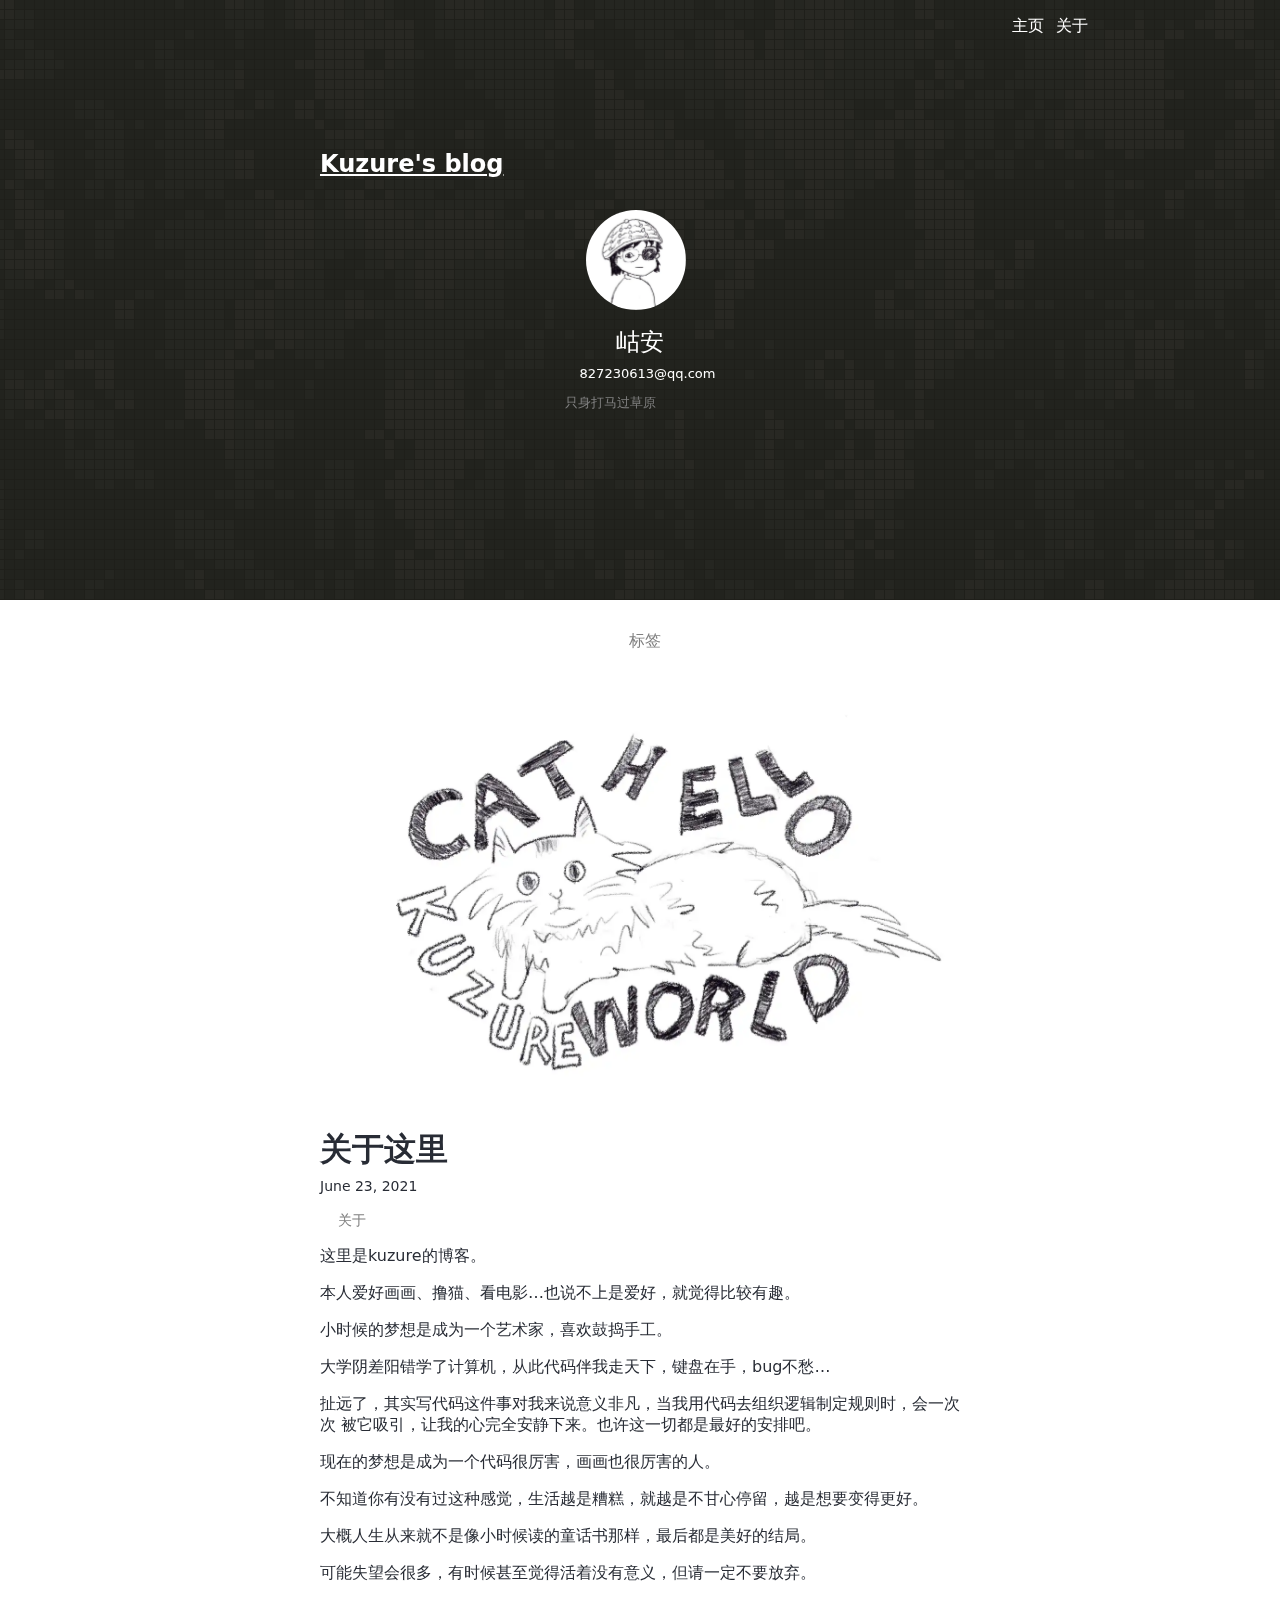
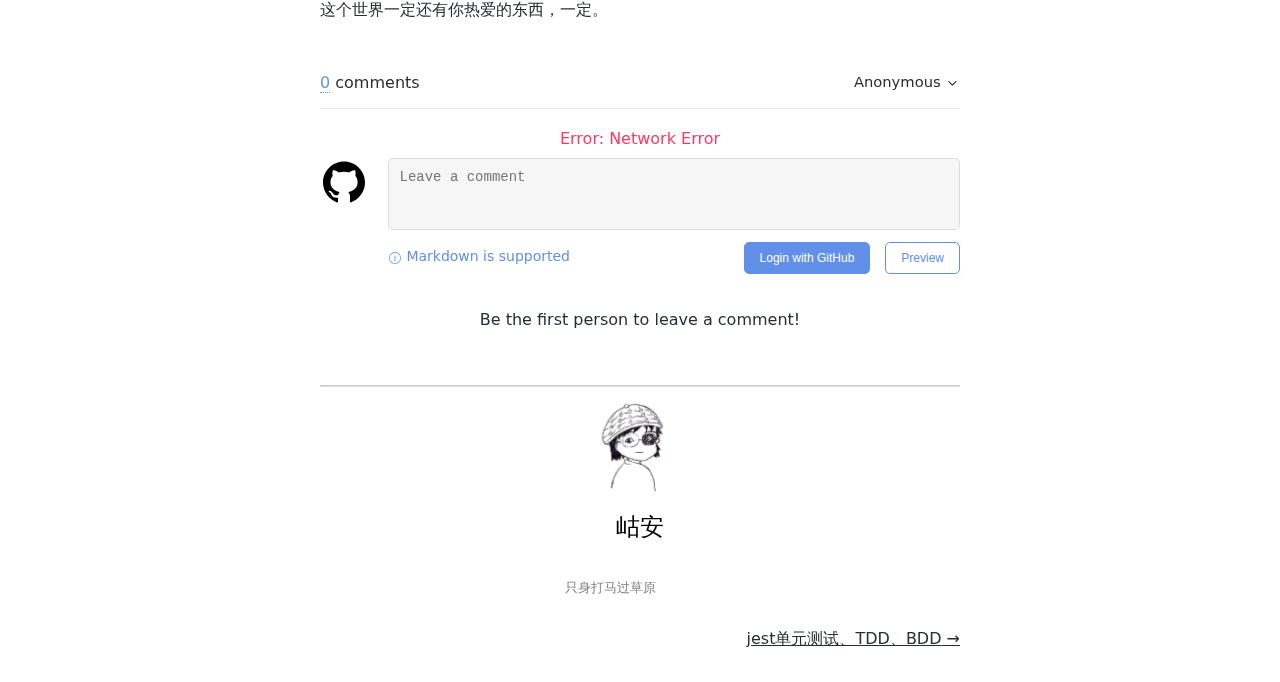
==== commit 88f427b9: "Updates" ====
--- a/about/index.html
+++ b/about/index.html
@@ -1,4 +1,4 @@
-<!DOCTYPE html><html lang="en"><head><meta charSet="utf-8"/><meta http-equiv="x-ua-compatible" content="ie=edge"/><meta name="viewport" content="width=device-width, initial-scale=1, shrink-to-fit=no"/><style data-href="/styles.4bf9800acbac70b78c67.css" data-identity="gatsby-global-css">:root{--reach-skip-nav:1}[data-reach-skip-nav-link]{clip:rect(0 0 0 0);border:0;height:1px;margin:-1px;overflow:hidden;padding:0;position:absolute;width:1px}[data-reach-skip-nav-link]:focus{clip:auto;background:#fff;height:auto;left:10px;padding:1rem;position:fixed;top:10px;width:auto;z-index:1}.icon{fill:currentColor;color:#fff!important;height:1em;margin-right:2px;overflow:hidden;vertical-align:-.15em;width:1em}.github-icon{margin-left:4px}.header-nav-hover{background-color:hsla(0,100%,99%,.8);box-shadow:0 0 4px rgba(0,0,0,.27);top:-52px!important}#go-up{background-color:#282c35;border-radius:50%;bottom:2rem;cursor:pointer;display:none;padding:.5rem;position:fixed;right:2rem;transition:all .4s ease-in-out}@font-face{font-family:octicons-link;src:url([data-uri]) format("woff")}.markdown-body{-ms-text-size-adjust:100%;-webkit-text-size-adjust:100%;word-wrap:break-word;color:#24292e;font-family:-apple-system,BlinkMacSystemFont,Segoe UI,Helvetica,Arial,sans-serif,Apple Color Emoji,Segoe UI Emoji,Segoe UI Symbol;font-size:16px;line-height:1.5}.markdown-body .pl-c{color:#6a737d}.markdown-body .pl-c1,.markdown-body .pl-s .pl-v{color:#005cc5}.markdown-body .pl-e,.markdown-body .pl-en{color:#6f42c1}.markdown-body .pl-s .pl-s1,.markdown-body .pl-smi{color:#24292e}.markdown-body .pl-ent{color:#22863a}.markdown-body .pl-k{color:#d73a49}.markdown-body .pl-pds,.markdown-body .pl-s,.markdown-body .pl-s .pl-pse .pl-s1,.markdown-body .pl-sr,.markdown-body .pl-sr .pl-cce,.markdown-body .pl-sr .pl-sra,.markdown-body .pl-sr .pl-sre{color:#032f62}.markdown-body .pl-smw,.markdown-body .pl-v{color:#e36209}.markdown-body .pl-bu{color:#b31d28}.markdown-body .pl-ii{background-color:#b31d28;color:#fafbfc}.markdown-body .pl-c2{background-color:#d73a49;color:#fafbfc}.markdown-body .pl-c2:before{content:"^M"}.markdown-body .pl-sr .pl-cce{color:#22863a;font-weight:700}.markdown-body .pl-ml{color:#735c0f}.markdown-body .pl-mh,.markdown-body .pl-mh .pl-en,.markdown-body .pl-ms{color:#005cc5;font-weight:700}.markdown-body .pl-mi{color:#24292e;font-style:italic}.markdown-body .pl-mb{color:#24292e;font-weight:700}.markdown-body .pl-md{background-color:#ffeef0;color:#b31d28}.markdown-body .pl-mi1{background-color:#f0fff4;color:#22863a}.markdown-body .pl-mc{background-color:#ffebda;color:#e36209}.markdown-body .pl-mi2{background-color:#005cc5;color:#f6f8fa}.markdown-body .pl-mdr{color:#6f42c1;font-weight:700}.markdown-body .pl-ba{color:#586069}.markdown-body .pl-sg{color:#959da5}.markdown-body .pl-corl{color:#032f62;text-decoration:underline}.markdown-body .octicon{fill:currentColor;display:inline-block;vertical-align:text-top}.markdown-body a{-webkit-text-decoration-skip:objects;background-color:transparent}.markdown-body a:active,.markdown-body a:hover{outline-width:0}.markdown-body strong{font-weight:inherit;font-weight:bolder}.markdown-body h1{margin:.67em 0}.markdown-body img{border-style:none}.markdown-body svg:not(:root){overflow:hidden}.markdown-body code,.markdown-body kbd,.markdown-body pre{font-family:monospace,monospace;font-size:1em}.markdown-body hr{box-sizing:content-box;overflow:visible}.markdown-body input{font:inherit;margin:0;overflow:visible}.markdown-body [type=checkbox]{box-sizing:border-box;padding:0}.markdown-body *{box-sizing:border-box}.markdown-body input{font-family:inherit;font-size:inherit;line-height:inherit}.markdown-body a{color:#0366d6;text-decoration:none}.markdown-body a:hover{text-decoration:underline}.markdown-body strong{font-weight:600}.markdown-body hr{background:transparent;border-bottom:1px solid #dfe2e5;height:0;margin:15px 0;overflow:hidden}.markdown-body hr:after,.markdown-body hr:before{content:"";display:table}.markdown-body hr:after{clear:both}.markdown-body table{border-collapse:collapse;border-spacing:0}.markdown-body td,.markdown-body th{padding:0}.markdown-body h1,.markdown-body h2,.markdown-body h3,.markdown-body h4,.markdown-body h5,.markdown-body h6{margin-bottom:0;margin-top:0}.markdown-body h1{font-size:32px;font-weight:600}.markdown-body h2{font-size:24px;font-weight:600}.markdown-body h3{font-size:20px;font-weight:600}.markdown-body h4{font-size:16px;font-weight:600}.markdown-body h5{font-size:14px;font-weight:600}.markdown-body h6{font-size:12px;font-weight:600}.markdown-body p{margin-bottom:10px;margin-top:0}.markdown-body blockquote{margin:0}.markdown-body ol,.markdown-body ul{margin-bottom:0;margin-top:0;padding-left:0}.markdown-body ol ol,.markdown-body ul ol{list-style-type:lower-roman}.markdown-body ol ol ol,.markdown-body ol ul ol,.markdown-body ul ol ol,.markdown-body ul ul ol{list-style-type:lower-alpha}.markdown-body dd{margin-left:0}.markdown-body code{font-family:SFMono-Regular,Consolas,Liberation Mono,Menlo,Courier,monospace;font-size:12px}.markdown-body pre{font:12px SFMono-Regular,Consolas,Liberation Mono,Menlo,Courier,monospace;margin-bottom:0;margin-top:0}.markdown-body .octicon{vertical-align:text-bottom}.markdown-body .pl-0{padding-left:0!important}.markdown-body .pl-1{padding-left:4px!important}.markdown-body .pl-2{padding-left:8px!important}.markdown-body .pl-3{padding-left:16px!important}.markdown-body .pl-4{padding-left:24px!important}.markdown-body .pl-5{padding-left:32px!important}.markdown-body .pl-6{padding-left:40px!important}.markdown-body:after,.markdown-body:before{content:"";display:table}.markdown-body:after{clear:both}.markdown-body>:first-child{margin-top:0!important}.markdown-body>:last-child{margin-bottom:0!important}.markdown-body a:not([href]){color:inherit;text-decoration:none}.markdown-body .anchor{float:left;line-height:1;margin-left:-20px;padding-right:4px}.markdown-body .anchor:focus{outline:none}.markdown-body blockquote,.markdown-body dl,.markdown-body ol,.markdown-body p,.markdown-body pre,.markdown-body table,.markdown-body ul{margin-bottom:16px;margin-top:0}.markdown-body hr{background-color:#e1e4e8;border:0;height:.25em;margin:24px 0;padding:0}.markdown-body blockquote{border-left:.25em solid #dfe2e5;color:#6a737d;padding:0 1em}.markdown-body blockquote>:first-child{margin-top:0}.markdown-body blockquote>:last-child{margin-bottom:0}.markdown-body kbd{border:1px solid #c6cbd1;border-bottom-color:#959da5;box-shadow:inset 0 -1px 0 #959da5;font-size:11px}.markdown-body h1,.markdown-body h2,.markdown-body h3,.markdown-body h4,.markdown-body h5,.markdown-body h6{font-weight:600;line-height:1.25;margin-bottom:16px;margin-top:24px}.markdown-body h1 .octicon-link,.markdown-body h2 .octicon-link,.markdown-body h3 .octicon-link,.markdown-body h4 .octicon-link,.markdown-body h5 .octicon-link,.markdown-body h6 .octicon-link{color:#1b1f23;vertical-align:middle;visibility:hidden}.markdown-body h1:hover .anchor,.markdown-body h2:hover .anchor,.markdown-body h3:hover .anchor,.markdown-body h4:hover .anchor,.markdown-body h5:hover .anchor,.markdown-body h6:hover .anchor{text-decoration:none}.markdown-body h1:hover .anchor .octicon-link,.markdown-body h2:hover .anchor .octicon-link,.markdown-body h3:hover .anchor .octicon-link,.markdown-body h4:hover .anchor .octicon-link,.markdown-body h5:hover .anchor .octicon-link,.markdown-body h6:hover .anchor .octicon-link{visibility:visible}.markdown-body h1{font-size:2em}.markdown-body h1,.markdown-body h2{border-bottom:1px solid #eaecef;padding-bottom:.3em}.markdown-body h2{font-size:1.5em}.markdown-body h3{font-size:1.25em}.markdown-body h4{font-size:1em}.markdown-body h5{font-size:.875em}.markdown-body h6{color:#6a737d;font-size:.85em}.markdown-body ol,.markdown-body ul{padding-left:2em}.markdown-body ol ol,.markdown-body ol ul,.markdown-body ul ol,.markdown-body ul ul{margin-bottom:0;margin-top:0}.markdown-body li>p{margin-top:16px}.markdown-body li+li{margin-top:.25em}.markdown-body dl{padding:0}.markdown-body dl dt{font-size:1em;font-style:italic;font-weight:600;margin-top:16px;padding:0}.markdown-body dl dd{margin-bottom:16px;padding:0 16px}.markdown-body table{display:block;overflow:auto;width:100%}.markdown-body table th{font-weight:600}.markdown-body table td,.markdown-body table th{border:1px solid #dfe2e5;padding:6px 13px}.markdown-body table tr{background-color:#fff;border-top:1px solid #c6cbd1}.markdown-body table tr:nth-child(2n){background-color:#f6f8fa}.markdown-body img{background-color:#fff;box-sizing:content-box;max-width:100%}.markdown-body code{background-color:rgba(27,31,35,.05);border-radius:3px;font-size:85%;margin:0;padding:.2em 0}.markdown-body code:after,.markdown-body code:before{content:"\A0";letter-spacing:-.2em}.markdown-body pre{word-wrap:normal}.markdown-body pre>code{background:transparent;border:0;font-size:100%;margin:0;padding:0;white-space:pre;word-break:normal}.markdown-body .highlight{margin-bottom:16px}.markdown-body .highlight pre{margin-bottom:0;word-break:normal}.markdown-body .highlight pre,.markdown-body pre{background-color:#f6f8fa;border-radius:3px;font-size:85%;line-height:1.45;overflow:auto;padding:16px}.markdown-body pre code{word-wrap:normal;background-color:transparent;border:0;display:inline;line-height:inherit;margin:0;max-width:auto;overflow:visible;padding:0}.markdown-body pre code:after,.markdown-body pre code:before{content:normal}.markdown-body .full-commit .btn-outline:not(:disabled):hover{border-color:#005cc5;color:#005cc5}.markdown-body kbd{background-color:#fafbfc;border:1px solid #d1d5da;border-bottom-color:#c6cbd1;border-radius:3px;box-shadow:inset 0 -1px 0 #c6cbd1;color:#444d56;display:inline-block;font:11px SFMono-Regular,Consolas,Liberation Mono,Menlo,Courier,monospace;line-height:10px;padding:3px 5px;vertical-align:middle}.markdown-body :checked+.radio-label{border-color:#0366d6;position:relative;z-index:1}.markdown-body .task-list-item{list-style-type:none}.markdown-body .task-list-item+.task-list-item{margin-top:3px}.markdown-body .task-list-item input{margin:0 .2em .25em -1.6em;vertical-align:middle}.markdown-body hr{border-bottom-color:#eee}.gt-container{font-size:16px}.gt-container,.gt-container *{box-sizing:border-box}.gt-container a{color:#6190e8}.gt-container a:hover{border-color:#81a6ed;color:#81a6ed}.gt-container a.is--active{color:#333;cursor:default!important}.gt-container a.is--active:hover{color:#333}.gt-container .hide{display:none!important}.gt-container .gt-svg{display:inline-block;height:1em;vertical-align:sub;width:1em}.gt-container .gt-svg svg{fill:#6190e8;height:100%;width:100%}.gt-container .gt-ico{display:inline-block}.gt-container .gt-ico-text{margin-left:.3125em}.gt-container .gt-ico-github,.gt-container .gt-ico-github .gt-svg{height:100%;width:100%}.gt-container .gt-ico-github svg{fill:inherit}.gt-container .gt-spinner{position:relative}.gt-container .gt-spinner:before{animation:gt-kf-rotate .6s linear infinite;border:1px solid #fff;border-radius:50%;border-top-color:#6190e8;box-sizing:border-box;content:"";height:.75em;margin-left:-.375em;margin-top:-.1875em;position:absolute;top:3px;width:.75em}.gt-container .gt-loader{animation:gt-kf-rotate 1.5s ease infinite;border:1px solid #999;border-radius:50%;display:inline-block;font-style:normal;height:1.75em;line-height:1.75em;position:relative;width:1.75em}.gt-container .gt-loader:before{background-color:#999;border-radius:50%;content:"";display:block;height:.375em;left:50%;margin-left:-.1875em;margin-top:-.1875em;position:absolute;top:0;width:.375em}.gt-container .gt-avatar{display:inline-block;height:3.125em;width:3.125em}@media (max-width:479px){.gt-container .gt-avatar{height:2em;width:2em}}.gt-container .gt-avatar img{border-radius:3px;height:auto;width:100%}.gt-container .gt-avatar-github{cursor:pointer;height:3em;width:3em}@media (max-width:479px){.gt-container .gt-avatar-github{height:1.875em;width:1.875em}}.gt-container .gt-btn{background-color:#6190e8;border:1px solid #6190e8;border-radius:5px;color:#fff;cursor:pointer;display:inline-block;font-size:.75em;line-height:1;outline:none;padding:.75em 1.25em;text-decoration:none;white-space:nowrap}.gt-container .gt-btn-text{font-weight:400}.gt-container .gt-btn-loading{display:inline-block;height:1em;margin-left:.5em;position:relative;vertical-align:top;width:.75em}.gt-container .gt-btn.is--disable{cursor:not-allowed;opacity:.5}.gt-container .gt-btn-login{margin-right:0}.gt-container .gt-btn-preview{background-color:#fff;color:#6190e8}.gt-container .gt-btn-preview:hover{background-color:#f2f2f2;border-color:#81a6ed}.gt-container .gt-btn-public:hover{background-color:#81a6ed;border-color:#81a6ed}.gt-container .gt-error{color:#ff3860;margin:.625em;text-align:center}.gt-container .gt-initing{padding:1.25em 0;text-align:center}.gt-container .gt-initing-text{font-size:92%;margin:.625em auto}.gt-container .gt-no-init{padding:1.25em 0;text-align:center}.gt-container .gt-link{border-bottom:1px dotted #6190e8}.gt-container .gt-link-counts,.gt-container .gt-link-project{text-decoration:none}.gt-container .gt-meta{border-bottom:1px solid #e9e9e9;font-size:1em;margin:1.25em 0;padding:1em 0;position:relative;z-index:10}.gt-container .gt-meta:after,.gt-container .gt-meta:before{content:" ";display:table}.gt-container .gt-meta:after{clear:both}.gt-container .gt-counts{margin:0 .625em 0 0}.gt-container .gt-user{float:right;font-size:92%;margin:0}.gt-container .gt-user-pic{height:16px;margin-right:.5em;vertical-align:top;width:16px}.gt-container .gt-user-inner{cursor:pointer;display:inline-block}.gt-container .gt-user .gt-ico{margin:0 0 0 .3125em}.gt-container .gt-user .gt-ico svg{fill:inherit}.gt-container .gt-user .is--poping .gt-ico svg{fill:#6190e8}.gt-container .gt-version{color:#a1a1a1;margin-left:.375em}.gt-container .gt-copyright{border-top:1px solid #e9e9e9;margin:0 .9375em .5em;padding-top:.5em}.gt-container .gt-popup{background:#fff;border:1px solid #e9e9e9;display:inline-block;font-size:.875em;letter-spacing:.5px;padding:.625em 0;position:absolute;right:0;top:2.375em}.gt-container .gt-popup .gt-action{cursor:pointer;display:block;margin:.5em 0;padding:0 1.125em;position:relative;text-decoration:none}.gt-container .gt-popup .gt-action.is--active:before{background:#6190e8;content:"";height:.25em;left:.5em;position:absolute;top:.4375em;width:.25em}.gt-container .gt-header{display:flex;position:relative}.gt-container .gt-header-comment{flex:1 1;margin-left:1.25em}@media (max-width:479px){.gt-container .gt-header-comment{margin-left:.875em}}.gt-container .gt-header-textarea{word-wrap:break-word;background-color:#f6f6f6;border:1px solid rgba(0,0,0,.1);border-radius:5px;box-sizing:border-box;display:block;font-size:.875em;max-height:15em;min-height:5.125em;outline:none;padding:.75em;resize:vertical;transition:all .25s ease;width:100%}.gt-container .gt-header-textarea:hover{background-color:#fbfbfb}.gt-container .gt-header-preview{background-color:#f6f6f6;border:1px solid rgba(0,0,0,.1);border-radius:5px;padding:.75em}.gt-container .gt-header-controls{margin:.75em 0 0;position:relative}.gt-container .gt-header-controls:after,.gt-container .gt-header-controls:before{content:" ";display:table}.gt-container .gt-header-controls:after{clear:both}@media (max-width:479px){.gt-container .gt-header-controls{margin:0}}.gt-container .gt-header-controls-tip{color:#6190e8;font-size:.875em;text-decoration:none;vertical-align:sub}@media (max-width:479px){.gt-container .gt-header-controls-tip{display:none}}.gt-container .gt-header-controls .gt-btn{float:right;margin-left:1.25em}@media (max-width:479px){.gt-container .gt-header-controls .gt-btn{float:none;margin:.75em 0 0;width:100%}}.gt-container:after{bottom:100%;content:"";left:0;opacity:0;position:fixed;right:0;top:0}.gt-container.gt-input-focused{position:relative}.gt-container.gt-input-focused:after{background:#000;bottom:0;content:"";left:0;opacity:.6;position:fixed;right:0;top:0;transition:opacity .3s,bottom 0s;z-index:9999}.gt-container.gt-input-focused .gt-header-comment{z-index:10000}.gt-container .gt-comments{padding-top:1.25em}.gt-container .gt-comments-null{text-align:center}.gt-container .gt-comments-controls{margin:1.25em 0;text-align:center}.gt-container .gt-comment{display:flex;padding:.625em 0;position:relative}.gt-container .gt-comment-content{background-color:#f9f9f9;flex:1 1;margin-left:1.25em;overflow:auto;padding:.75em 1em;transition:all .25s ease}.gt-container .gt-comment-content:hover{box-shadow:0 .625em 3.75em 0 #f4f4f4}@media (max-width:479px){.gt-container .gt-comment-content{margin-left:.875em;padding:.625em .75em}}.gt-container .gt-comment-header{font-size:.875em;margin-bottom:.5em;position:relative}.gt-container .gt-comment-block-1{float:right;height:1.375em;width:2em}.gt-container .gt-comment-block-2{float:right;height:1.375em;width:4em}.gt-container .gt-comment-username{color:#6190e8;font-weight:500;text-decoration:none}.gt-container .gt-comment-username:hover{text-decoration:underline}.gt-container .gt-comment-date,.gt-container .gt-comment-text{color:#a1a1a1;margin-left:.5em}.gt-container .gt-comment-edit,.gt-container .gt-comment-like,.gt-container .gt-comment-reply{height:1.375em;position:absolute}.gt-container .gt-comment-edit:hover,.gt-container .gt-comment-like:hover,.gt-container .gt-comment-reply:hover{cursor:pointer}.gt-container .gt-comment-like{right:2em;top:0}.gt-container .gt-comment-edit,.gt-container .gt-comment-reply{right:0;top:0}.gt-container .gt-comment-body{color:#333!important}.gt-container .gt-comment-body .email-hidden-toggle a{background:#dfe2e5;border-radius:1px;color:#444d56;display:inline-block;font-size:12px;font-weight:600;height:12px;line-height:6px;padding:0 9px;text-decoration:none;vertical-align:middle}.gt-container .gt-comment-body .email-hidden-toggle a:hover{background-color:#c6cbd1}.gt-container .gt-comment-body .email-hidden-reply{display:none;white-space:pre-wrap}.gt-container .gt-comment-body .email-hidden-reply .email-signature-reply{border-left:4px solid #dfe2e5;color:#586069;margin:15px 0;padding:0 15px}.gt-container .gt-comment-body .email-hidden-reply.expanded{display:block}.gt-container .gt-comment-admin .gt-comment-content{background-color:#f6f9fe}@keyframes gt-kf-rotate{0%{transform:rotate(0)}to{transform:rotate(1turn)}}</style><meta name="generator" content="Gatsby 3.15.0"/><style>.gatsby-image-wrapper{position:relative;overflow:hidden}.gatsby-image-wrapper picture.object-fit-polyfill{position:static!important}.gatsby-image-wrapper img{bottom:0;height:100%;left:0;margin:0;max-width:none;padding:0;position:absolute;right:0;top:0;width:100%;object-fit:cover}.gatsby-image-wrapper [data-main-image]{opacity:0;transform:translateZ(0);transition:opacity .25s linear;will-change:opacity}.gatsby-image-wrapper-constrained{display:inline-block;vertical-align:top}</style><noscript><style>.gatsby-image-wrapper noscript [data-main-image]{opacity:1!important}.gatsby-image-wrapper [data-placeholder-image]{opacity:0!important}</style></noscript><script type="module">const e="undefined"!=typeof HTMLImageElement&&"loading"in HTMLImageElement.prototype;e&&document.body.addEventListener("load",(function(e){if(void 0===e.target.dataset.mainImage)return;if(void 0===e.target.dataset.gatsbyImageSsr)return;const t=e.target;let a=null,n=t;for(;null===a&&n;)void 0!==n.parentNode.dataset.gatsbyImageWrapper&&(a=n.parentNode),n=n.parentNode;const o=a.querySelector("[data-placeholder-image]"),r=new Image;r.src=t.currentSrc,r.decode().catch((()=>{})).then((()=>{t.style.opacity=1,o&&(o.style.opacity=0,o.style.transition="opacity 500ms linear")}))}),!0);</script><title data-react-helmet="true">关于这里 | Kuzure&#x27;s blog</title><meta data-react-helmet="true" name="description" content="这里是kuzure的博客。 本人爱好画画、撸猫、看电影...也说不上是爱好，就觉得比较有趣。 小时候的梦想是成为一个艺术家，喜欢鼓捣手工。 大学阴差阳错学了计算机，从此代码伴我走天下，键盘在手，bug…"/><meta data-react-helmet="true" property="og:title" content="关于这里"/><meta data-react-helmet="true" property="og:description" content="这里是kuzure的博客。 本人爱好画画、撸猫、看电影...也说不上是爱好，就觉得比较有趣。 小时候的梦想是成为一个艺术家，喜欢鼓捣手工。 大学阴差阳错学了计算机，从此代码伴我走天下，键盘在手，bug…"/><meta data-react-helmet="true" property="og:type" content="website"/><meta data-react-helmet="true" name="twitter:creator" content="kuzure-东山"/><meta data-react-helmet="true" name="twitter:title" content="关于这里"/><meta data-react-helmet="true" name="twitter:description" content="这里是kuzure的博客。 本人爱好画画、撸猫、看电影...也说不上是爱好，就觉得比较有趣。 小时候的梦想是成为一个艺术家，喜欢鼓捣手工。 大学阴差阳错学了计算机，从此代码伴我走天下，键盘在手，bug…"/><meta data-react-helmet="true" name="og:image" content="https://example.com/static/d2cc235d93f6fcc3b70fdd83a3cb4bd0/c7777/cat.jpg"/><meta data-react-helmet="true" name="og:image:alt" content="A beach at sunset with crashing waves."/><meta data-react-helmet="true" name="twitter:image" content="https://example.com/static/d2cc235d93f6fcc3b70fdd83a3cb4bd0/c7777/cat.jpg"/><meta data-react-helmet="true" name="twitter:image:alt" content="A beach at sunset with crashing waves."/><meta data-react-helmet="true" name="twitter:card" content="summary_large_image"/><link rel="icon" href="/favicon-32x32.png?v=fe79452f2bf834ff9bf8cf2684783a6b" type="image/png"/><link rel="manifest" href="/manifest.webmanifest" crossorigin="anonymous"/><link rel="apple-touch-icon" sizes="48x48" href="/icons/icon-48x48.png?v=fe79452f2bf834ff9bf8cf2684783a6b"/><link rel="apple-touch-icon" sizes="72x72" href="/icons/icon-72x72.png?v=fe79452f2bf834ff9bf8cf2684783a6b"/><link rel="apple-touch-icon" sizes="96x96" href="/icons/icon-96x96.png?v=fe79452f2bf834ff9bf8cf2684783a6b"/><link rel="apple-touch-icon" sizes="144x144" href="/icons/icon-144x144.png?v=fe79452f2bf834ff9bf8cf2684783a6b"/><link rel="apple-touch-icon" sizes="192x192" href="/icons/icon-192x192.png?v=fe79452f2bf834ff9bf8cf2684783a6b"/><link rel="apple-touch-icon" sizes="256x256" href="/icons/icon-256x256.png?v=fe79452f2bf834ff9bf8cf2684783a6b"/><link rel="apple-touch-icon" sizes="384x384" href="/icons/icon-384x384.png?v=fe79452f2bf834ff9bf8cf2684783a6b"/><link rel="apple-touch-icon" sizes="512x512" href="/icons/icon-512x512.png?v=fe79452f2bf834ff9bf8cf2684783a6b"/><link as="script" rel="preload" href="/webpack-runtime-333bc99564688624dbc6.js"/><link as="script" rel="preload" href="/framework-368afe03c4e13c828f85.js"/><link as="script" rel="preload" href="/app-32cb443ea6472301ab50.js"/><link as="script" rel="preload" href="/41aca86e-95e203ccd11f7b9250ef.js"/><link as="script" rel="preload" href="/594a10c5e594bd3faaa0b3336dcd5755131ca933-7e42d8879c9c3dec5b63.js"/><link as="script" rel="preload" href="/799b9e28ec84f08939ab3af68c08e0b6efc8bad3-904717f029b00fdd6f28.js"/><link as="script" rel="preload" href="/component---node-modules-gatsby-theme-blog-core-src-templates-post-query-js-22c3a7a62323804e13ec.js"/><link as="fetch" rel="preload" href="/page-data/about/page-data.json" crossorigin="anonymous"/><link as="fetch" rel="preload" href="/page-data/sq/d/2744905544.json" crossorigin="anonymous"/><link as="fetch" rel="preload" href="/page-data/sq/d/3090755652.json" crossorigin="anonymous"/><link as="fetch" rel="preload" href="/page-data/sq/d/764694655.json" crossorigin="anonymous"/><link as="fetch" rel="preload" href="/page-data/app-data.json" crossorigin="anonymous"/></head><body><script>(function() { try {
+<!DOCTYPE html><html lang="en"><head><meta charSet="utf-8"/><meta http-equiv="x-ua-compatible" content="ie=edge"/><meta name="viewport" content="width=device-width, initial-scale=1, shrink-to-fit=no"/><style data-href="/styles.4bf9800acbac70b78c67.css" data-identity="gatsby-global-css">:root{--reach-skip-nav:1}[data-reach-skip-nav-link]{clip:rect(0 0 0 0);border:0;height:1px;margin:-1px;overflow:hidden;padding:0;position:absolute;width:1px}[data-reach-skip-nav-link]:focus{clip:auto;background:#fff;height:auto;left:10px;padding:1rem;position:fixed;top:10px;width:auto;z-index:1}.icon{fill:currentColor;color:#fff!important;height:1em;margin-right:2px;overflow:hidden;vertical-align:-.15em;width:1em}.github-icon{margin-left:4px}.header-nav-hover{background-color:hsla(0,100%,99%,.8);box-shadow:0 0 4px rgba(0,0,0,.27);top:-52px!important}#go-up{background-color:#282c35;border-radius:50%;bottom:2rem;cursor:pointer;display:none;padding:.5rem;position:fixed;right:2rem;transition:all .4s ease-in-out}@font-face{font-family:octicons-link;src:url([data-uri]) format("woff")}.markdown-body{-ms-text-size-adjust:100%;-webkit-text-size-adjust:100%;word-wrap:break-word;color:#24292e;font-family:-apple-system,BlinkMacSystemFont,Segoe UI,Helvetica,Arial,sans-serif,Apple Color Emoji,Segoe UI Emoji,Segoe UI Symbol;font-size:16px;line-height:1.5}.markdown-body .pl-c{color:#6a737d}.markdown-body .pl-c1,.markdown-body .pl-s .pl-v{color:#005cc5}.markdown-body .pl-e,.markdown-body .pl-en{color:#6f42c1}.markdown-body .pl-s .pl-s1,.markdown-body .pl-smi{color:#24292e}.markdown-body .pl-ent{color:#22863a}.markdown-body .pl-k{color:#d73a49}.markdown-body .pl-pds,.markdown-body .pl-s,.markdown-body .pl-s .pl-pse .pl-s1,.markdown-body .pl-sr,.markdown-body .pl-sr .pl-cce,.markdown-body .pl-sr .pl-sra,.markdown-body .pl-sr .pl-sre{color:#032f62}.markdown-body .pl-smw,.markdown-body .pl-v{color:#e36209}.markdown-body .pl-bu{color:#b31d28}.markdown-body .pl-ii{background-color:#b31d28;color:#fafbfc}.markdown-body .pl-c2{background-color:#d73a49;color:#fafbfc}.markdown-body .pl-c2:before{content:"^M"}.markdown-body .pl-sr .pl-cce{color:#22863a;font-weight:700}.markdown-body .pl-ml{color:#735c0f}.markdown-body .pl-mh,.markdown-body .pl-mh .pl-en,.markdown-body .pl-ms{color:#005cc5;font-weight:700}.markdown-body .pl-mi{color:#24292e;font-style:italic}.markdown-body .pl-mb{color:#24292e;font-weight:700}.markdown-body .pl-md{background-color:#ffeef0;color:#b31d28}.markdown-body .pl-mi1{background-color:#f0fff4;color:#22863a}.markdown-body .pl-mc{background-color:#ffebda;color:#e36209}.markdown-body .pl-mi2{background-color:#005cc5;color:#f6f8fa}.markdown-body .pl-mdr{color:#6f42c1;font-weight:700}.markdown-body .pl-ba{color:#586069}.markdown-body .pl-sg{color:#959da5}.markdown-body .pl-corl{color:#032f62;text-decoration:underline}.markdown-body .octicon{fill:currentColor;display:inline-block;vertical-align:text-top}.markdown-body a{-webkit-text-decoration-skip:objects;background-color:transparent}.markdown-body a:active,.markdown-body a:hover{outline-width:0}.markdown-body strong{font-weight:inherit;font-weight:bolder}.markdown-body h1{margin:.67em 0}.markdown-body img{border-style:none}.markdown-body svg:not(:root){overflow:hidden}.markdown-body code,.markdown-body kbd,.markdown-body pre{font-family:monospace,monospace;font-size:1em}.markdown-body hr{box-sizing:content-box;overflow:visible}.markdown-body input{font:inherit;margin:0;overflow:visible}.markdown-body [type=checkbox]{box-sizing:border-box;padding:0}.markdown-body *{box-sizing:border-box}.markdown-body input{font-family:inherit;font-size:inherit;line-height:inherit}.markdown-body a{color:#0366d6;text-decoration:none}.markdown-body a:hover{text-decoration:underline}.markdown-body strong{font-weight:600}.markdown-body hr{background:transparent;border-bottom:1px solid #dfe2e5;height:0;margin:15px 0;overflow:hidden}.markdown-body hr:after,.markdown-body hr:before{content:"";display:table}.markdown-body hr:after{clear:both}.markdown-body table{border-collapse:collapse;border-spacing:0}.markdown-body td,.markdown-body th{padding:0}.markdown-body h1,.markdown-body h2,.markdown-body h3,.markdown-body h4,.markdown-body h5,.markdown-body h6{margin-bottom:0;margin-top:0}.markdown-body h1{font-size:32px;font-weight:600}.markdown-body h2{font-size:24px;font-weight:600}.markdown-body h3{font-size:20px;font-weight:600}.markdown-body h4{font-size:16px;font-weight:600}.markdown-body h5{font-size:14px;font-weight:600}.markdown-body h6{font-size:12px;font-weight:600}.markdown-body p{margin-bottom:10px;margin-top:0}.markdown-body blockquote{margin:0}.markdown-body ol,.markdown-body ul{margin-bottom:0;margin-top:0;padding-left:0}.markdown-body ol ol,.markdown-body ul ol{list-style-type:lower-roman}.markdown-body ol ol ol,.markdown-body ol ul ol,.markdown-body ul ol ol,.markdown-body ul ul ol{list-style-type:lower-alpha}.markdown-body dd{margin-left:0}.markdown-body code{font-family:SFMono-Regular,Consolas,Liberation Mono,Menlo,Courier,monospace;font-size:12px}.markdown-body pre{font:12px SFMono-Regular,Consolas,Liberation Mono,Menlo,Courier,monospace;margin-bottom:0;margin-top:0}.markdown-body .octicon{vertical-align:text-bottom}.markdown-body .pl-0{padding-left:0!important}.markdown-body .pl-1{padding-left:4px!important}.markdown-body .pl-2{padding-left:8px!important}.markdown-body .pl-3{padding-left:16px!important}.markdown-body .pl-4{padding-left:24px!important}.markdown-body .pl-5{padding-left:32px!important}.markdown-body .pl-6{padding-left:40px!important}.markdown-body:after,.markdown-body:before{content:"";display:table}.markdown-body:after{clear:both}.markdown-body>:first-child{margin-top:0!important}.markdown-body>:last-child{margin-bottom:0!important}.markdown-body a:not([href]){color:inherit;text-decoration:none}.markdown-body .anchor{float:left;line-height:1;margin-left:-20px;padding-right:4px}.markdown-body .anchor:focus{outline:none}.markdown-body blockquote,.markdown-body dl,.markdown-body ol,.markdown-body p,.markdown-body pre,.markdown-body table,.markdown-body ul{margin-bottom:16px;margin-top:0}.markdown-body hr{background-color:#e1e4e8;border:0;height:.25em;margin:24px 0;padding:0}.markdown-body blockquote{border-left:.25em solid #dfe2e5;color:#6a737d;padding:0 1em}.markdown-body blockquote>:first-child{margin-top:0}.markdown-body blockquote>:last-child{margin-bottom:0}.markdown-body kbd{border:1px solid #c6cbd1;border-bottom-color:#959da5;box-shadow:inset 0 -1px 0 #959da5;font-size:11px}.markdown-body h1,.markdown-body h2,.markdown-body h3,.markdown-body h4,.markdown-body h5,.markdown-body h6{font-weight:600;line-height:1.25;margin-bottom:16px;margin-top:24px}.markdown-body h1 .octicon-link,.markdown-body h2 .octicon-link,.markdown-body h3 .octicon-link,.markdown-body h4 .octicon-link,.markdown-body h5 .octicon-link,.markdown-body h6 .octicon-link{color:#1b1f23;vertical-align:middle;visibility:hidden}.markdown-body h1:hover .anchor,.markdown-body h2:hover .anchor,.markdown-body h3:hover .anchor,.markdown-body h4:hover .anchor,.markdown-body h5:hover .anchor,.markdown-body h6:hover .anchor{text-decoration:none}.markdown-body h1:hover .anchor .octicon-link,.markdown-body h2:hover .anchor .octicon-link,.markdown-body h3:hover .anchor .octicon-link,.markdown-body h4:hover .anchor .octicon-link,.markdown-body h5:hover .anchor .octicon-link,.markdown-body h6:hover .anchor .octicon-link{visibility:visible}.markdown-body h1{font-size:2em}.markdown-body h1,.markdown-body h2{border-bottom:1px solid #eaecef;padding-bottom:.3em}.markdown-body h2{font-size:1.5em}.markdown-body h3{font-size:1.25em}.markdown-body h4{font-size:1em}.markdown-body h5{font-size:.875em}.markdown-body h6{color:#6a737d;font-size:.85em}.markdown-body ol,.markdown-body ul{padding-left:2em}.markdown-body ol ol,.markdown-body ol ul,.markdown-body ul ol,.markdown-body ul ul{margin-bottom:0;margin-top:0}.markdown-body li>p{margin-top:16px}.markdown-body li+li{margin-top:.25em}.markdown-body dl{padding:0}.markdown-body dl dt{font-size:1em;font-style:italic;font-weight:600;margin-top:16px;padding:0}.markdown-body dl dd{margin-bottom:16px;padding:0 16px}.markdown-body table{display:block;overflow:auto;width:100%}.markdown-body table th{font-weight:600}.markdown-body table td,.markdown-body table th{border:1px solid #dfe2e5;padding:6px 13px}.markdown-body table tr{background-color:#fff;border-top:1px solid #c6cbd1}.markdown-body table tr:nth-child(2n){background-color:#f6f8fa}.markdown-body img{background-color:#fff;box-sizing:content-box;max-width:100%}.markdown-body code{background-color:rgba(27,31,35,.05);border-radius:3px;font-size:85%;margin:0;padding:.2em 0}.markdown-body code:after,.markdown-body code:before{content:"\A0";letter-spacing:-.2em}.markdown-body pre{word-wrap:normal}.markdown-body pre>code{background:transparent;border:0;font-size:100%;margin:0;padding:0;white-space:pre;word-break:normal}.markdown-body .highlight{margin-bottom:16px}.markdown-body .highlight pre{margin-bottom:0;word-break:normal}.markdown-body .highlight pre,.markdown-body pre{background-color:#f6f8fa;border-radius:3px;font-size:85%;line-height:1.45;overflow:auto;padding:16px}.markdown-body pre code{word-wrap:normal;background-color:transparent;border:0;display:inline;line-height:inherit;margin:0;max-width:auto;overflow:visible;padding:0}.markdown-body pre code:after,.markdown-body pre code:before{content:normal}.markdown-body .full-commit .btn-outline:not(:disabled):hover{border-color:#005cc5;color:#005cc5}.markdown-body kbd{background-color:#fafbfc;border:1px solid #d1d5da;border-bottom-color:#c6cbd1;border-radius:3px;box-shadow:inset 0 -1px 0 #c6cbd1;color:#444d56;display:inline-block;font:11px SFMono-Regular,Consolas,Liberation Mono,Menlo,Courier,monospace;line-height:10px;padding:3px 5px;vertical-align:middle}.markdown-body :checked+.radio-label{border-color:#0366d6;position:relative;z-index:1}.markdown-body .task-list-item{list-style-type:none}.markdown-body .task-list-item+.task-list-item{margin-top:3px}.markdown-body .task-list-item input{margin:0 .2em .25em -1.6em;vertical-align:middle}.markdown-body hr{border-bottom-color:#eee}.gt-container{font-size:16px}.gt-container,.gt-container *{box-sizing:border-box}.gt-container a{color:#6190e8}.gt-container a:hover{border-color:#81a6ed;color:#81a6ed}.gt-container a.is--active{color:#333;cursor:default!important}.gt-container a.is--active:hover{color:#333}.gt-container .hide{display:none!important}.gt-container .gt-svg{display:inline-block;height:1em;vertical-align:sub;width:1em}.gt-container .gt-svg svg{fill:#6190e8;height:100%;width:100%}.gt-container .gt-ico{display:inline-block}.gt-container .gt-ico-text{margin-left:.3125em}.gt-container .gt-ico-github,.gt-container .gt-ico-github .gt-svg{height:100%;width:100%}.gt-container .gt-ico-github svg{fill:inherit}.gt-container .gt-spinner{position:relative}.gt-container .gt-spinner:before{animation:gt-kf-rotate .6s linear infinite;border:1px solid #fff;border-radius:50%;border-top-color:#6190e8;box-sizing:border-box;content:"";height:.75em;margin-left:-.375em;margin-top:-.1875em;position:absolute;top:3px;width:.75em}.gt-container .gt-loader{animation:gt-kf-rotate 1.5s ease infinite;border:1px solid #999;border-radius:50%;display:inline-block;font-style:normal;height:1.75em;line-height:1.75em;position:relative;width:1.75em}.gt-container .gt-loader:before{background-color:#999;border-radius:50%;content:"";display:block;height:.375em;left:50%;margin-left:-.1875em;margin-top:-.1875em;position:absolute;top:0;width:.375em}.gt-container .gt-avatar{display:inline-block;height:3.125em;width:3.125em}@media (max-width:479px){.gt-container .gt-avatar{height:2em;width:2em}}.gt-container .gt-avatar img{border-radius:3px;height:auto;width:100%}.gt-container .gt-avatar-github{cursor:pointer;height:3em;width:3em}@media (max-width:479px){.gt-container .gt-avatar-github{height:1.875em;width:1.875em}}.gt-container .gt-btn{background-color:#6190e8;border:1px solid #6190e8;border-radius:5px;color:#fff;cursor:pointer;display:inline-block;font-size:.75em;line-height:1;outline:none;padding:.75em 1.25em;text-decoration:none;white-space:nowrap}.gt-container .gt-btn-text{font-weight:400}.gt-container .gt-btn-loading{display:inline-block;height:1em;margin-left:.5em;position:relative;vertical-align:top;width:.75em}.gt-container .gt-btn.is--disable{cursor:not-allowed;opacity:.5}.gt-container .gt-btn-login{margin-right:0}.gt-container .gt-btn-preview{background-color:#fff;color:#6190e8}.gt-container .gt-btn-preview:hover{background-color:#f2f2f2;border-color:#81a6ed}.gt-container .gt-btn-public:hover{background-color:#81a6ed;border-color:#81a6ed}.gt-container .gt-error{color:#ff3860;margin:.625em;text-align:center}.gt-container .gt-initing{padding:1.25em 0;text-align:center}.gt-container .gt-initing-text{font-size:92%;margin:.625em auto}.gt-container .gt-no-init{padding:1.25em 0;text-align:center}.gt-container .gt-link{border-bottom:1px dotted #6190e8}.gt-container .gt-link-counts,.gt-container .gt-link-project{text-decoration:none}.gt-container .gt-meta{border-bottom:1px solid #e9e9e9;font-size:1em;margin:1.25em 0;padding:1em 0;position:relative;z-index:10}.gt-container .gt-meta:after,.gt-container .gt-meta:before{content:" ";display:table}.gt-container .gt-meta:after{clear:both}.gt-container .gt-counts{margin:0 .625em 0 0}.gt-container .gt-user{float:right;font-size:92%;margin:0}.gt-container .gt-user-pic{height:16px;margin-right:.5em;vertical-align:top;width:16px}.gt-container .gt-user-inner{cursor:pointer;display:inline-block}.gt-container .gt-user .gt-ico{margin:0 0 0 .3125em}.gt-container .gt-user .gt-ico svg{fill:inherit}.gt-container .gt-user .is--poping .gt-ico svg{fill:#6190e8}.gt-container .gt-version{color:#a1a1a1;margin-left:.375em}.gt-container .gt-copyright{border-top:1px solid #e9e9e9;margin:0 .9375em .5em;padding-top:.5em}.gt-container .gt-popup{background:#fff;border:1px solid #e9e9e9;display:inline-block;font-size:.875em;letter-spacing:.5px;padding:.625em 0;position:absolute;right:0;top:2.375em}.gt-container .gt-popup .gt-action{cursor:pointer;display:block;margin:.5em 0;padding:0 1.125em;position:relative;text-decoration:none}.gt-container .gt-popup .gt-action.is--active:before{background:#6190e8;content:"";height:.25em;left:.5em;position:absolute;top:.4375em;width:.25em}.gt-container .gt-header{display:flex;position:relative}.gt-container .gt-header-comment{flex:1 1;margin-left:1.25em}@media (max-width:479px){.gt-container .gt-header-comment{margin-left:.875em}}.gt-container .gt-header-textarea{word-wrap:break-word;background-color:#f6f6f6;border:1px solid rgba(0,0,0,.1);border-radius:5px;box-sizing:border-box;display:block;font-size:.875em;max-height:15em;min-height:5.125em;outline:none;padding:.75em;resize:vertical;transition:all .25s ease;width:100%}.gt-container .gt-header-textarea:hover{background-color:#fbfbfb}.gt-container .gt-header-preview{background-color:#f6f6f6;border:1px solid rgba(0,0,0,.1);border-radius:5px;padding:.75em}.gt-container .gt-header-controls{margin:.75em 0 0;position:relative}.gt-container .gt-header-controls:after,.gt-container .gt-header-controls:before{content:" ";display:table}.gt-container .gt-header-controls:after{clear:both}@media (max-width:479px){.gt-container .gt-header-controls{margin:0}}.gt-container .gt-header-controls-tip{color:#6190e8;font-size:.875em;text-decoration:none;vertical-align:sub}@media (max-width:479px){.gt-container .gt-header-controls-tip{display:none}}.gt-container .gt-header-controls .gt-btn{float:right;margin-left:1.25em}@media (max-width:479px){.gt-container .gt-header-controls .gt-btn{float:none;margin:.75em 0 0;width:100%}}.gt-container:after{bottom:100%;content:"";left:0;opacity:0;position:fixed;right:0;top:0}.gt-container.gt-input-focused{position:relative}.gt-container.gt-input-focused:after{background:#000;bottom:0;content:"";left:0;opacity:.6;position:fixed;right:0;top:0;transition:opacity .3s,bottom 0s;z-index:9999}.gt-container.gt-input-focused .gt-header-comment{z-index:10000}.gt-container .gt-comments{padding-top:1.25em}.gt-container .gt-comments-null{text-align:center}.gt-container .gt-comments-controls{margin:1.25em 0;text-align:center}.gt-container .gt-comment{display:flex;padding:.625em 0;position:relative}.gt-container .gt-comment-content{background-color:#f9f9f9;flex:1 1;margin-left:1.25em;overflow:auto;padding:.75em 1em;transition:all .25s ease}.gt-container .gt-comment-content:hover{box-shadow:0 .625em 3.75em 0 #f4f4f4}@media (max-width:479px){.gt-container .gt-comment-content{margin-left:.875em;padding:.625em .75em}}.gt-container .gt-comment-header{font-size:.875em;margin-bottom:.5em;position:relative}.gt-container .gt-comment-block-1{float:right;height:1.375em;width:2em}.gt-container .gt-comment-block-2{float:right;height:1.375em;width:4em}.gt-container .gt-comment-username{color:#6190e8;font-weight:500;text-decoration:none}.gt-container .gt-comment-username:hover{text-decoration:underline}.gt-container .gt-comment-date,.gt-container .gt-comment-text{color:#a1a1a1;margin-left:.5em}.gt-container .gt-comment-edit,.gt-container .gt-comment-like,.gt-container .gt-comment-reply{height:1.375em;position:absolute}.gt-container .gt-comment-edit:hover,.gt-container .gt-comment-like:hover,.gt-container .gt-comment-reply:hover{cursor:pointer}.gt-container .gt-comment-like{right:2em;top:0}.gt-container .gt-comment-edit,.gt-container .gt-comment-reply{right:0;top:0}.gt-container .gt-comment-body{color:#333!important}.gt-container .gt-comment-body .email-hidden-toggle a{background:#dfe2e5;border-radius:1px;color:#444d56;display:inline-block;font-size:12px;font-weight:600;height:12px;line-height:6px;padding:0 9px;text-decoration:none;vertical-align:middle}.gt-container .gt-comment-body .email-hidden-toggle a:hover{background-color:#c6cbd1}.gt-container .gt-comment-body .email-hidden-reply{display:none;white-space:pre-wrap}.gt-container .gt-comment-body .email-hidden-reply .email-signature-reply{border-left:4px solid #dfe2e5;color:#586069;margin:15px 0;padding:0 15px}.gt-container .gt-comment-body .email-hidden-reply.expanded{display:block}.gt-container .gt-comment-admin .gt-comment-content{background-color:#f6f9fe}@keyframes gt-kf-rotate{0%{transform:rotate(0)}to{transform:rotate(1turn)}}</style><meta name="generator" content="Gatsby 3.15.0"/><style>.gatsby-image-wrapper{position:relative;overflow:hidden}.gatsby-image-wrapper picture.object-fit-polyfill{position:static!important}.gatsby-image-wrapper img{bottom:0;height:100%;left:0;margin:0;max-width:none;padding:0;position:absolute;right:0;top:0;width:100%;object-fit:cover}.gatsby-image-wrapper [data-main-image]{opacity:0;transform:translateZ(0);transition:opacity .25s linear;will-change:opacity}.gatsby-image-wrapper-constrained{display:inline-block;vertical-align:top}</style><noscript><style>.gatsby-image-wrapper noscript [data-main-image]{opacity:1!important}.gatsby-image-wrapper [data-placeholder-image]{opacity:0!important}</style></noscript><script type="module">const e="undefined"!=typeof HTMLImageElement&&"loading"in HTMLImageElement.prototype;e&&document.body.addEventListener("load",(function(e){if(void 0===e.target.dataset.mainImage)return;if(void 0===e.target.dataset.gatsbyImageSsr)return;const t=e.target;let a=null,n=t;for(;null===a&&n;)void 0!==n.parentNode.dataset.gatsbyImageWrapper&&(a=n.parentNode),n=n.parentNode;const o=a.querySelector("[data-placeholder-image]"),r=new Image;r.src=t.currentSrc,r.decode().catch((()=>{})).then((()=>{t.style.opacity=1,o&&(o.style.opacity=0,o.style.transition="opacity 500ms linear")}))}),!0);</script><title data-react-helmet="true">关于这里 | Kuzure&#x27;s blog</title><meta data-react-helmet="true" name="description" content="这里是kuzure的博客。 本人爱好画画、撸猫、看电影...也说不上是爱好，就觉得比较有趣。 小时候的梦想是成为一个艺术家，喜欢鼓捣手工。 大学阴差阳错学了计算机，从此代码伴我走天下，键盘在手，bug…"/><meta data-react-helmet="true" property="og:title" content="关于这里"/><meta data-react-helmet="true" property="og:description" content="这里是kuzure的博客。 本人爱好画画、撸猫、看电影...也说不上是爱好，就觉得比较有趣。 小时候的梦想是成为一个艺术家，喜欢鼓捣手工。 大学阴差阳错学了计算机，从此代码伴我走天下，键盘在手，bug…"/><meta data-react-helmet="true" property="og:type" content="website"/><meta data-react-helmet="true" name="twitter:creator" content="kuzure-东山"/><meta data-react-helmet="true" name="twitter:title" content="关于这里"/><meta data-react-helmet="true" name="twitter:description" content="这里是kuzure的博客。 本人爱好画画、撸猫、看电影...也说不上是爱好，就觉得比较有趣。 小时候的梦想是成为一个艺术家，喜欢鼓捣手工。 大学阴差阳错学了计算机，从此代码伴我走天下，键盘在手，bug…"/><meta data-react-helmet="true" name="og:image" content="https://example.com/static/d2cc235d93f6fcc3b70fdd83a3cb4bd0/c7777/cat.jpg"/><meta data-react-helmet="true" name="og:image:alt" content="A beach at sunset with crashing waves."/><meta data-react-helmet="true" name="twitter:image" content="https://example.com/static/d2cc235d93f6fcc3b70fdd83a3cb4bd0/c7777/cat.jpg"/><meta data-react-helmet="true" name="twitter:image:alt" content="A beach at sunset with crashing waves."/><meta data-react-helmet="true" name="twitter:card" content="summary_large_image"/><link rel="icon" href="/favicon-32x32.png?v=fe79452f2bf834ff9bf8cf2684783a6b" type="image/png"/><link rel="manifest" href="/manifest.webmanifest" crossorigin="anonymous"/><link rel="apple-touch-icon" sizes="48x48" href="/icons/icon-48x48.png?v=fe79452f2bf834ff9bf8cf2684783a6b"/><link rel="apple-touch-icon" sizes="72x72" href="/icons/icon-72x72.png?v=fe79452f2bf834ff9bf8cf2684783a6b"/><link rel="apple-touch-icon" sizes="96x96" href="/icons/icon-96x96.png?v=fe79452f2bf834ff9bf8cf2684783a6b"/><link rel="apple-touch-icon" sizes="144x144" href="/icons/icon-144x144.png?v=fe79452f2bf834ff9bf8cf2684783a6b"/><link rel="apple-touch-icon" sizes="192x192" href="/icons/icon-192x192.png?v=fe79452f2bf834ff9bf8cf2684783a6b"/><link rel="apple-touch-icon" sizes="256x256" href="/icons/icon-256x256.png?v=fe79452f2bf834ff9bf8cf2684783a6b"/><link rel="apple-touch-icon" sizes="384x384" href="/icons/icon-384x384.png?v=fe79452f2bf834ff9bf8cf2684783a6b"/><link rel="apple-touch-icon" sizes="512x512" href="/icons/icon-512x512.png?v=fe79452f2bf834ff9bf8cf2684783a6b"/><link as="script" rel="preload" href="/webpack-runtime-3b275d5205e0cf183e41.js"/><link as="script" rel="preload" href="/framework-368afe03c4e13c828f85.js"/><link as="script" rel="preload" href="/app-32cb443ea6472301ab50.js"/><link as="script" rel="preload" href="/41aca86e-95e203ccd11f7b9250ef.js"/><link as="script" rel="preload" href="/594a10c5e594bd3faaa0b3336dcd5755131ca933-582bb29babca696dca84.js"/><link as="script" rel="preload" href="/799b9e28ec84f08939ab3af68c08e0b6efc8bad3-904717f029b00fdd6f28.js"/><link as="script" rel="preload" href="/component---node-modules-gatsby-theme-blog-core-src-templates-post-query-js-22c3a7a62323804e13ec.js"/><link as="fetch" rel="preload" href="/page-data/about/page-data.json" crossorigin="anonymous"/><link as="fetch" rel="preload" href="/page-data/sq/d/2744905544.json" crossorigin="anonymous"/><link as="fetch" rel="preload" href="/page-data/sq/d/3090755652.json" crossorigin="anonymous"/><link as="fetch" rel="preload" href="/page-data/sq/d/764694655.json" crossorigin="anonymous"/><link as="fetch" rel="preload" href="/page-data/app-data.json" crossorigin="anonymous"/></head><body><script>(function() { try {
   var mode = localStorage.getItem('theme-ui-color-mode');
   if (!mode) return
   document.documentElement.classList.add('theme-ui-' + mode);
@@ -11,5 +11,5 @@
                 666turn
                 );transform:rotate(
                 666turn
-                );transition-delay:0;transition-property:all;transition-duration:59s;transition-timing-function:cubic-bezier(.34,0,.84,1);}</style><div data-gatsby-image-wrapper="" class="gatsby-image-wrapper gatsby-image-wrapper-constrained css-ezi3lo"><div style="max-width:814px;display:block"><img alt="" role="presentation" aria-hidden="true" src="data:image/svg+xml;charset=utf-8,%3Csvg height=&#x27;814&#x27; width=&#x27;814&#x27; xmlns=&#x27;http://www.w3.org/2000/svg&#x27; version=&#x27;1.1&#x27;%3E%3C/svg%3E" style="max-width:100%;display:block;position:static"/></div><div aria-hidden="true" data-placeholder-image="" style="opacity:1;transition:opacity 500ms linear;background-color:#f8f8f8;position:absolute;top:0;left:0;bottom:0;right:0"></div><picture><source type="image/webp" data-srcset="/static/fe79452f2bf834ff9bf8cf2684783a6b/1fe79/avatar.webp 204w,/static/fe79452f2bf834ff9bf8cf2684783a6b/a575b/avatar.webp 407w,/static/fe79452f2bf834ff9bf8cf2684783a6b/695ee/avatar.webp 814w" sizes="(min-width: 814px) 814px, 100vw"/><img data-gatsby-image-ssr="" data-main-image="" style="opacity:0" sizes="(min-width: 814px) 814px, 100vw" decoding="async" loading="lazy" data-src="/static/fe79452f2bf834ff9bf8cf2684783a6b/d2713/avatar.jpg" data-srcset="/static/fe79452f2bf834ff9bf8cf2684783a6b/8bfb3/avatar.jpg 204w,/static/fe79452f2bf834ff9bf8cf2684783a6b/a39ba/avatar.jpg 407w,/static/fe79452f2bf834ff9bf8cf2684783a6b/d2713/avatar.jpg 814w" alt="kuzure"/></picture><noscript><picture><source type="image/webp" srcSet="/static/fe79452f2bf834ff9bf8cf2684783a6b/1fe79/avatar.webp 204w,/static/fe79452f2bf834ff9bf8cf2684783a6b/a575b/avatar.webp 407w,/static/fe79452f2bf834ff9bf8cf2684783a6b/695ee/avatar.webp 814w" sizes="(min-width: 814px) 814px, 100vw"/><img data-gatsby-image-ssr="" data-main-image="" style="opacity:0" sizes="(min-width: 814px) 814px, 100vw" decoding="async" loading="lazy" src="/static/fe79452f2bf834ff9bf8cf2684783a6b/d2713/avatar.jpg" srcSet="/static/fe79452f2bf834ff9bf8cf2684783a6b/8bfb3/avatar.jpg 204w,/static/fe79452f2bf834ff9bf8cf2684783a6b/a39ba/avatar.jpg 407w,/static/fe79452f2bf834ff9bf8cf2684783a6b/d2713/avatar.jpg 814w" alt="kuzure"/></picture></noscript><script type="module">const t="undefined"!=typeof HTMLImageElement&&"loading"in HTMLImageElement.prototype;if(t){const t=document.querySelectorAll("img[data-main-image]");for(let e of t){e.dataset.src&&(e.setAttribute("src",e.dataset.src),e.removeAttribute("data-src")),e.dataset.srcset&&(e.setAttribute("srcset",e.dataset.srcset),e.removeAttribute("data-srcset"));const t=e.parentNode.querySelectorAll("source[data-srcset]");for(let e of t)e.setAttribute("srcset",e.dataset.srcset),e.removeAttribute("data-srcset");e.complete&&(e.style.opacity=1)}}</script></div><div class="css-0"><div><div><style data-emotion="css 1arxws0">.css-1arxws0{color:white;font-size:24px;}</style><span class="css-1arxws0">耳东山亘</span><style data-emotion="css 16iqw5x">.css-16iqw5x{font-size:24px;}</style><style data-emotion="css xrlk7w">.css-xrlk7w{color:var(--theme-ui-colors-primary);font-size:24px;}</style><a href="https://github.com/kuzurec" class="css-xrlk7w"><svg class="icon github-icon" aria-hidden="true"><use xlink:href="#icon-github"></use></svg></a></div><style data-emotion="css 12fs3jb">.css-12fs3jb{color:gray;font-size:13px;margin-top:4px;}</style><div class="css-12fs3jb">东边有座山</div></div></div></div></div></header></div><style data-emotion="css 1n651cb">.css-1n651cb{width:100%;background:white;}</style><div class="css-1n651cb"><style data-emotion="css pf2ntx">.css-pf2ntx{max-width:672px;margin-left:auto;margin-right:auto;padding-left:16px;padding-right:16px;padding-top:32px;padding-bottom:32px;position:relative;}</style><div class="css-pf2ntx"><main><article><style data-emotion="css 183zrzq">@media (max-width: 1366px){.css-183zrzq{margin-top:32px;}}</style><header class="css-183zrzq"><div data-gatsby-image-wrapper="" class="gatsby-image-wrapper gatsby-image-wrapper-constrained"><div style="max-width:1380px;display:block"><img alt="" role="presentation" aria-hidden="true" src="data:image/svg+xml;charset=utf-8,%3Csvg height=&#x27;903&#x27; width=&#x27;1380&#x27; xmlns=&#x27;http://www.w3.org/2000/svg&#x27; version=&#x27;1.1&#x27;%3E%3C/svg%3E" style="max-width:100%;display:block;position:static"/></div><div aria-hidden="true" data-placeholder-image="" style="opacity:1;transition:opacity 500ms linear;background-color:#f8f8f8;position:absolute;top:0;left:0;bottom:0;right:0"></div><picture><source type="image/webp" data-srcset="/static/d2cc235d93f6fcc3b70fdd83a3cb4bd0/a12bd/cat.webp 345w,/static/d2cc235d93f6fcc3b70fdd83a3cb4bd0/f4faf/cat.webp 690w,/static/d2cc235d93f6fcc3b70fdd83a3cb4bd0/40508/cat.webp 1380w" sizes="(min-width: 1380px) 1380px, 100vw"/><img data-gatsby-image-ssr="" data-main-image="" style="opacity:0" sizes="(min-width: 1380px) 1380px, 100vw" decoding="async" loading="lazy" data-src="/static/d2cc235d93f6fcc3b70fdd83a3cb4bd0/c7777/cat.jpg" data-srcset="/static/d2cc235d93f6fcc3b70fdd83a3cb4bd0/fef72/cat.jpg 345w,/static/d2cc235d93f6fcc3b70fdd83a3cb4bd0/753f6/cat.jpg 690w,/static/d2cc235d93f6fcc3b70fdd83a3cb4bd0/c7777/cat.jpg 1380w" alt="A beach at sunset with crashing waves."/></picture><noscript><picture><source type="image/webp" srcSet="/static/d2cc235d93f6fcc3b70fdd83a3cb4bd0/a12bd/cat.webp 345w,/static/d2cc235d93f6fcc3b70fdd83a3cb4bd0/f4faf/cat.webp 690w,/static/d2cc235d93f6fcc3b70fdd83a3cb4bd0/40508/cat.webp 1380w" sizes="(min-width: 1380px) 1380px, 100vw"/><img data-gatsby-image-ssr="" data-main-image="" style="opacity:0" sizes="(min-width: 1380px) 1380px, 100vw" decoding="async" loading="lazy" src="/static/d2cc235d93f6fcc3b70fdd83a3cb4bd0/c7777/cat.jpg" srcSet="/static/d2cc235d93f6fcc3b70fdd83a3cb4bd0/fef72/cat.jpg 345w,/static/d2cc235d93f6fcc3b70fdd83a3cb4bd0/753f6/cat.jpg 690w,/static/d2cc235d93f6fcc3b70fdd83a3cb4bd0/c7777/cat.jpg 1380w" alt="A beach at sunset with crashing waves."/></picture></noscript><script type="module">const t="undefined"!=typeof HTMLImageElement&&"loading"in HTMLImageElement.prototype;if(t){const t=document.querySelectorAll("img[data-main-image]");for(let e of t){e.dataset.src&&(e.setAttribute("src",e.dataset.src),e.removeAttribute("data-src")),e.dataset.srcset&&(e.setAttribute("srcset",e.dataset.srcset),e.removeAttribute("data-srcset"));const t=e.parentNode.querySelectorAll("source[data-srcset]");for(let e of t)e.setAttribute("srcset",e.dataset.srcset),e.removeAttribute("data-srcset");e.complete&&(e.style.opacity=1)}}</script></div><h1 class="css-0">关于这里</h1><style data-emotion="css rsra4b">.css-rsra4b{font-size:14px;margin-top:-16px;margin-bottom:16px;}</style><style data-emotion="css 1jnjfic">.css-1jnjfic{font-size:14px;margin-top:-16px;margin-bottom:16px;}.css-1jnjfic code{font-size:inherit;}</style><p class="css-1jnjfic">June 23, 2021</p><span><span><svg class="icon" aria-hidden="true"><use xlink:href="#icon-biaoqian"></use></svg><style data-emotion="css icq0wh">.css-icq0wh{font-size:14px;-webkit-text-decoration:none;text-decoration:none;color:gray;border-radius:12px;margin-right:9px;cursor:pointer;}.css-icq0wh:hover{color:black;border-color:black;}</style><style data-emotion="css akon1l">.css-akon1l{color:var(--theme-ui-colors-primary);font-size:14px;-webkit-text-decoration:none;text-decoration:none;color:gray;border-radius:12px;margin-right:9px;cursor:pointer;}.css-akon1l:hover{color:black;border-color:black;}</style><a class="css-akon1l" href="/#关于">关于</a></span></span></header><style data-emotion="css mo0m9a">@media (max-width: 1366px){.css-mo0m9a{overflow-x:scroll;}}</style><section class="css-mo0m9a"><style data-emotion="css 1ek8oqb">.css-1ek8oqb code{font-size:inherit;}</style><p class="css-1ek8oqb">这里是kuzure的博客。</p><p class="css-1ek8oqb">本人爱好画画、撸猫、看电影…也说不上是爱好，就觉得比较有趣。</p><p class="css-1ek8oqb">小时候的梦想是成为一个艺术家，喜欢鼓捣手工。</p><p class="css-1ek8oqb">大学阴差阳错学了计算机，从此代码伴我走天下，键盘在手，bug不愁…</p><p class="css-1ek8oqb">扯远了，其实写代码这件事对我来说意义非凡，当我用代码去组织逻辑制定规则时，会一次次
-被它吸引，让我的心完全安静下来。也许这一切都是最好的安排吧。</p><p class="css-1ek8oqb">现在的梦想是成为一个代码很厉害，画画也很厉害的人。</p><p class="css-1ek8oqb">不知道你有没有过这种感觉，生活越是糟糕，就越是不甘心停留，越是想要变得更好。</p><p class="css-1ek8oqb">大概人生从来就不是像小时候读的童话书那样，最后都是美好的结局。</p><p class="css-1ek8oqb">可能失望会很多，有时候甚至觉得活着没有意义，但请一定不要放弃。</p><p class="css-1ek8oqb">这个世界一定还有你热爱的东西，一定。</p></section></article><style data-emotion="css bw3ms">.css-bw3ms{height:500px;position:absolute;top:50px;right:-150px;}@media (max-width: 1366px){.css-bw3ms{left:0;top:8px;display:-webkit-box;display:-webkit-flex;display:-ms-flexbox;display:flex;width:100%;-webkit-box-flex-wrap:wrap;-webkit-flex-wrap:wrap;-ms-flex-wrap:wrap;flex-wrap:wrap;height:40px;-webkit-box-pack:center;-ms-flex-pack:center;-webkit-justify-content:center;justify-content:center;}}</style><div class="css-bw3ms"><style data-emotion="css 1wxwq6a">.css-1wxwq6a{color:gray;margin-bottom:8px;}@media (max-width: 1366px){.css-1wxwq6a{margin-right:8px;line-height:16px;display:inline-block;height:16px;}}</style><div class="css-1wxwq6a"><svg class="icon" aria-hidden="true"><use xlink:href="#icon-biaoqian"></use></svg>标签</div></div></main><style data-emotion="css 1i8tjli">.css-1i8tjli{margin-top:32px;padding-top:16px;}</style><footer class="css-1i8tjli"><style data-emotion="css 1mbou4u">.css-1mbou4u{border-color:var(--theme-ui-colors-muted);}</style><hr class="css-1mbou4u"/><div class="css-tcsn83"><div data-gatsby-image-wrapper="" class="gatsby-image-wrapper gatsby-image-wrapper-constrained css-ezi3lo"><div style="max-width:814px;display:block"><img alt="" role="presentation" aria-hidden="true" src="data:image/svg+xml;charset=utf-8,%3Csvg height=&#x27;814&#x27; width=&#x27;814&#x27; xmlns=&#x27;http://www.w3.org/2000/svg&#x27; version=&#x27;1.1&#x27;%3E%3C/svg%3E" style="max-width:100%;display:block;position:static"/></div><div aria-hidden="true" data-placeholder-image="" style="opacity:1;transition:opacity 500ms linear;background-color:#f8f8f8;position:absolute;top:0;left:0;bottom:0;right:0"></div><picture><source type="image/webp" data-srcset="/static/fe79452f2bf834ff9bf8cf2684783a6b/1fe79/avatar.webp 204w,/static/fe79452f2bf834ff9bf8cf2684783a6b/a575b/avatar.webp 407w,/static/fe79452f2bf834ff9bf8cf2684783a6b/695ee/avatar.webp 814w" sizes="(min-width: 814px) 814px, 100vw"/><img data-gatsby-image-ssr="" data-main-image="" style="opacity:0" sizes="(min-width: 814px) 814px, 100vw" decoding="async" loading="lazy" data-src="/static/fe79452f2bf834ff9bf8cf2684783a6b/d2713/avatar.jpg" data-srcset="/static/fe79452f2bf834ff9bf8cf2684783a6b/8bfb3/avatar.jpg 204w,/static/fe79452f2bf834ff9bf8cf2684783a6b/a39ba/avatar.jpg 407w,/static/fe79452f2bf834ff9bf8cf2684783a6b/d2713/avatar.jpg 814w" alt="kuzure"/></picture><noscript><picture><source type="image/webp" srcSet="/static/fe79452f2bf834ff9bf8cf2684783a6b/1fe79/avatar.webp 204w,/static/fe79452f2bf834ff9bf8cf2684783a6b/a575b/avatar.webp 407w,/static/fe79452f2bf834ff9bf8cf2684783a6b/695ee/avatar.webp 814w" sizes="(min-width: 814px) 814px, 100vw"/><img data-gatsby-image-ssr="" data-main-image="" style="opacity:0" sizes="(min-width: 814px) 814px, 100vw" decoding="async" loading="lazy" src="/static/fe79452f2bf834ff9bf8cf2684783a6b/d2713/avatar.jpg" srcSet="/static/fe79452f2bf834ff9bf8cf2684783a6b/8bfb3/avatar.jpg 204w,/static/fe79452f2bf834ff9bf8cf2684783a6b/a39ba/avatar.jpg 407w,/static/fe79452f2bf834ff9bf8cf2684783a6b/d2713/avatar.jpg 814w" alt="kuzure"/></picture></noscript><script type="module">const t="undefined"!=typeof HTMLImageElement&&"loading"in HTMLImageElement.prototype;if(t){const t=document.querySelectorAll("img[data-main-image]");for(let e of t){e.dataset.src&&(e.setAttribute("src",e.dataset.src),e.removeAttribute("data-src")),e.dataset.srcset&&(e.setAttribute("srcset",e.dataset.srcset),e.removeAttribute("data-srcset"));const t=e.parentNode.querySelectorAll("source[data-srcset]");for(let e of t)e.setAttribute("srcset",e.dataset.srcset),e.removeAttribute("data-srcset");e.complete&&(e.style.opacity=1)}}</script></div><div class="css-0"><div><div><style data-emotion="css 16whzlj">.css-16whzlj{color:black;font-size:24px;}</style><span class="css-16whzlj">耳东山亘</span><a href="https://github.com/kuzurec" class="css-xrlk7w"><svg class="icon github-icon" aria-hidden="true"><use xlink:href="#icon-github"></use></svg></a></div><div class="css-12fs3jb">东边有座山</div></div></div></div><style data-emotion="css 11r1i3o">.css-11r1i3o{-webkit-box-flex-wrap:wrap;-webkit-flex-wrap:wrap;-ms-flex-wrap:wrap;flex-wrap:wrap;-webkit-box-pack:justify;-webkit-justify-content:space-between;justify-content:space-between;list-style:none;padding:0;}</style><style data-emotion="css f95zwa">.css-f95zwa{box-sizing:border-box;margin:0;min-width:0;display:-webkit-box;display:-webkit-flex;display:-ms-flexbox;display:flex;-webkit-box-flex-wrap:wrap;-webkit-flex-wrap:wrap;-ms-flex-wrap:wrap;flex-wrap:wrap;-webkit-box-pack:justify;-webkit-justify-content:space-between;justify-content:space-between;list-style:none;padding:0;}</style><ul class="css-f95zwa"><li></li><li><style data-emotion="css 1xfcqgg">.css-1xfcqgg{color:var(--theme-ui-colors-primary);}</style><a rel="next" class="css-1xfcqgg" href="/unit-test/">jest单元测试、TDD、BDD<!-- --> →</a></li></ul></footer></div></div><div id="go-up"><svg class="icon" aria-hidden="true"><use xlink:href="#icon-ai-top"></use></svg></div></div></div><div id="gatsby-announcer" style="position:absolute;top:0;width:1px;height:1px;padding:0;overflow:hidden;clip:rect(0, 0, 0, 0);white-space:nowrap;border:0" aria-live="assertive" aria-atomic="true"></div></div><script>var head = document.head || document.getElementsByTagName("head")[0];var script = document.createElement("script");script.setAttribute("src", "https://at.alicdn.com/t/font_2633402_ou6lp25ipf.js");script.setAttribute("type", "text/javascript");script.setAttribute("charset", "utf8");script.setAttribute("async", "");head.appendChild(script);</script><script id="gatsby-script-loader">/*<![CDATA[*/window.pagePath="/about/";/*]]>*/</script><script id="gatsby-chunk-mapping">/*<![CDATA[*/window.___chunkMapping={"polyfill":["/polyfill-ff3af23aa98396302b67.js"],"app":["/app-32cb443ea6472301ab50.js"],"component---cache-caches-gatsby-plugin-offline-app-shell-js":["/component---cache-caches-gatsby-plugin-offline-app-shell-js-039df993071061550e18.js"],"component---node-modules-gatsby-theme-blog-core-src-templates-post-query-js":["/component---node-modules-gatsby-theme-blog-core-src-templates-post-query-js-22c3a7a62323804e13ec.js"],"component---node-modules-gatsby-theme-blog-core-src-templates-posts-query-js":["/component---node-modules-gatsby-theme-blog-core-src-templates-posts-query-js-827683c103819738ec18.js"],"component---src-pages-intro-js":["/component---src-pages-intro-js-6c937f6608d2e2143ea7.js"]};/*]]>*/</script><script src="/polyfill-ff3af23aa98396302b67.js" nomodule=""></script><script src="/component---node-modules-gatsby-theme-blog-core-src-templates-post-query-js-22c3a7a62323804e13ec.js" async=""></script><script src="/799b9e28ec84f08939ab3af68c08e0b6efc8bad3-904717f029b00fdd6f28.js" async=""></script><script src="/594a10c5e594bd3faaa0b3336dcd5755131ca933-7e42d8879c9c3dec5b63.js" async=""></script><script src="/41aca86e-95e203ccd11f7b9250ef.js" async=""></script><script src="/app-32cb443ea6472301ab50.js" async=""></script><script src="/framework-368afe03c4e13c828f85.js" async=""></script><script src="/webpack-runtime-333bc99564688624dbc6.js" async=""></script></body></html>+                );transition-delay:0;transition-property:all;transition-duration:59s;transition-timing-function:cubic-bezier(.34,0,.84,1);}</style><div data-gatsby-image-wrapper="" class="gatsby-image-wrapper gatsby-image-wrapper-constrained css-ezi3lo"><div style="max-width:814px;display:block"><img alt="" role="presentation" aria-hidden="true" src="data:image/svg+xml;charset=utf-8,%3Csvg height=&#x27;814&#x27; width=&#x27;814&#x27; xmlns=&#x27;http://www.w3.org/2000/svg&#x27; version=&#x27;1.1&#x27;%3E%3C/svg%3E" style="max-width:100%;display:block;position:static"/></div><div aria-hidden="true" data-placeholder-image="" style="opacity:1;transition:opacity 500ms linear;background-color:#f8f8f8;position:absolute;top:0;left:0;bottom:0;right:0"></div><picture><source type="image/webp" data-srcset="/static/fe79452f2bf834ff9bf8cf2684783a6b/1fe79/avatar.webp 204w,/static/fe79452f2bf834ff9bf8cf2684783a6b/a575b/avatar.webp 407w,/static/fe79452f2bf834ff9bf8cf2684783a6b/695ee/avatar.webp 814w" sizes="(min-width: 814px) 814px, 100vw"/><img data-gatsby-image-ssr="" data-main-image="" style="opacity:0" sizes="(min-width: 814px) 814px, 100vw" decoding="async" loading="lazy" data-src="/static/fe79452f2bf834ff9bf8cf2684783a6b/d2713/avatar.jpg" data-srcset="/static/fe79452f2bf834ff9bf8cf2684783a6b/8bfb3/avatar.jpg 204w,/static/fe79452f2bf834ff9bf8cf2684783a6b/a39ba/avatar.jpg 407w,/static/fe79452f2bf834ff9bf8cf2684783a6b/d2713/avatar.jpg 814w" alt="kuzure"/></picture><noscript><picture><source type="image/webp" srcSet="/static/fe79452f2bf834ff9bf8cf2684783a6b/1fe79/avatar.webp 204w,/static/fe79452f2bf834ff9bf8cf2684783a6b/a575b/avatar.webp 407w,/static/fe79452f2bf834ff9bf8cf2684783a6b/695ee/avatar.webp 814w" sizes="(min-width: 814px) 814px, 100vw"/><img data-gatsby-image-ssr="" data-main-image="" style="opacity:0" sizes="(min-width: 814px) 814px, 100vw" decoding="async" loading="lazy" src="/static/fe79452f2bf834ff9bf8cf2684783a6b/d2713/avatar.jpg" srcSet="/static/fe79452f2bf834ff9bf8cf2684783a6b/8bfb3/avatar.jpg 204w,/static/fe79452f2bf834ff9bf8cf2684783a6b/a39ba/avatar.jpg 407w,/static/fe79452f2bf834ff9bf8cf2684783a6b/d2713/avatar.jpg 814w" alt="kuzure"/></picture></noscript><script type="module">const t="undefined"!=typeof HTMLImageElement&&"loading"in HTMLImageElement.prototype;if(t){const t=document.querySelectorAll("img[data-main-image]");for(let e of t){e.dataset.src&&(e.setAttribute("src",e.dataset.src),e.removeAttribute("data-src")),e.dataset.srcset&&(e.setAttribute("srcset",e.dataset.srcset),e.removeAttribute("data-srcset"));const t=e.parentNode.querySelectorAll("source[data-srcset]");for(let e of t)e.setAttribute("srcset",e.dataset.srcset),e.removeAttribute("data-srcset");e.complete&&(e.style.opacity=1)}}</script></div><div class="css-0"><div><div><style data-emotion="css 11lq3im">.css-11lq3im{color:white;font-size:24px;text-align:center;width:100%;display:block;}</style><span class="css-11lq3im">岵安</span></div><style data-emotion="css l9093z">.css-l9093z{font-size:13px;color:white;line-height:32px;}</style><style data-emotion="css q6yjir">.css-q6yjir{color:var(--theme-ui-colors-primary);font-size:13px;color:white;line-height:32px;}</style><a class="css-q6yjir"><svg class="icon email-icon" aria-hidden="true"><use xlink:href="#icon-tubiao209"></use></svg>827230613@qq.com</a><style data-emotion="css 12fs3jb">.css-12fs3jb{color:gray;font-size:13px;margin-top:4px;}</style><div class="css-12fs3jb">只身打马过草原</div></div></div></div></div></header></div><style data-emotion="css 1n651cb">.css-1n651cb{width:100%;background:white;}</style><div class="css-1n651cb"><style data-emotion="css pf2ntx">.css-pf2ntx{max-width:672px;margin-left:auto;margin-right:auto;padding-left:16px;padding-right:16px;padding-top:32px;padding-bottom:32px;position:relative;}</style><div class="css-pf2ntx"><main><article><style data-emotion="css 183zrzq">@media (max-width: 1366px){.css-183zrzq{margin-top:32px;}}</style><header class="css-183zrzq"><div data-gatsby-image-wrapper="" class="gatsby-image-wrapper gatsby-image-wrapper-constrained"><div style="max-width:1380px;display:block"><img alt="" role="presentation" aria-hidden="true" src="data:image/svg+xml;charset=utf-8,%3Csvg height=&#x27;903&#x27; width=&#x27;1380&#x27; xmlns=&#x27;http://www.w3.org/2000/svg&#x27; version=&#x27;1.1&#x27;%3E%3C/svg%3E" style="max-width:100%;display:block;position:static"/></div><div aria-hidden="true" data-placeholder-image="" style="opacity:1;transition:opacity 500ms linear;background-color:#f8f8f8;position:absolute;top:0;left:0;bottom:0;right:0"></div><picture><source type="image/webp" data-srcset="/static/d2cc235d93f6fcc3b70fdd83a3cb4bd0/a12bd/cat.webp 345w,/static/d2cc235d93f6fcc3b70fdd83a3cb4bd0/f4faf/cat.webp 690w,/static/d2cc235d93f6fcc3b70fdd83a3cb4bd0/40508/cat.webp 1380w" sizes="(min-width: 1380px) 1380px, 100vw"/><img data-gatsby-image-ssr="" data-main-image="" style="opacity:0" sizes="(min-width: 1380px) 1380px, 100vw" decoding="async" loading="lazy" data-src="/static/d2cc235d93f6fcc3b70fdd83a3cb4bd0/c7777/cat.jpg" data-srcset="/static/d2cc235d93f6fcc3b70fdd83a3cb4bd0/fef72/cat.jpg 345w,/static/d2cc235d93f6fcc3b70fdd83a3cb4bd0/753f6/cat.jpg 690w,/static/d2cc235d93f6fcc3b70fdd83a3cb4bd0/c7777/cat.jpg 1380w" alt="A beach at sunset with crashing waves."/></picture><noscript><picture><source type="image/webp" srcSet="/static/d2cc235d93f6fcc3b70fdd83a3cb4bd0/a12bd/cat.webp 345w,/static/d2cc235d93f6fcc3b70fdd83a3cb4bd0/f4faf/cat.webp 690w,/static/d2cc235d93f6fcc3b70fdd83a3cb4bd0/40508/cat.webp 1380w" sizes="(min-width: 1380px) 1380px, 100vw"/><img data-gatsby-image-ssr="" data-main-image="" style="opacity:0" sizes="(min-width: 1380px) 1380px, 100vw" decoding="async" loading="lazy" src="/static/d2cc235d93f6fcc3b70fdd83a3cb4bd0/c7777/cat.jpg" srcSet="/static/d2cc235d93f6fcc3b70fdd83a3cb4bd0/fef72/cat.jpg 345w,/static/d2cc235d93f6fcc3b70fdd83a3cb4bd0/753f6/cat.jpg 690w,/static/d2cc235d93f6fcc3b70fdd83a3cb4bd0/c7777/cat.jpg 1380w" alt="A beach at sunset with crashing waves."/></picture></noscript><script type="module">const t="undefined"!=typeof HTMLImageElement&&"loading"in HTMLImageElement.prototype;if(t){const t=document.querySelectorAll("img[data-main-image]");for(let e of t){e.dataset.src&&(e.setAttribute("src",e.dataset.src),e.removeAttribute("data-src")),e.dataset.srcset&&(e.setAttribute("srcset",e.dataset.srcset),e.removeAttribute("data-srcset"));const t=e.parentNode.querySelectorAll("source[data-srcset]");for(let e of t)e.setAttribute("srcset",e.dataset.srcset),e.removeAttribute("data-srcset");e.complete&&(e.style.opacity=1)}}</script></div><h1 class="css-0">关于这里</h1><style data-emotion="css rsra4b">.css-rsra4b{font-size:14px;margin-top:-16px;margin-bottom:16px;}</style><style data-emotion="css 1jnjfic">.css-1jnjfic{font-size:14px;margin-top:-16px;margin-bottom:16px;}.css-1jnjfic code{font-size:inherit;}</style><p class="css-1jnjfic">June 23, 2021</p><span><span><svg class="icon" aria-hidden="true"><use xlink:href="#icon-biaoqian"></use></svg><style data-emotion="css icq0wh">.css-icq0wh{font-size:14px;-webkit-text-decoration:none;text-decoration:none;color:gray;border-radius:12px;margin-right:9px;cursor:pointer;}.css-icq0wh:hover{color:black;border-color:black;}</style><style data-emotion="css akon1l">.css-akon1l{color:var(--theme-ui-colors-primary);font-size:14px;-webkit-text-decoration:none;text-decoration:none;color:gray;border-radius:12px;margin-right:9px;cursor:pointer;}.css-akon1l:hover{color:black;border-color:black;}</style><a class="css-akon1l" href="/#关于">关于</a></span></span></header><style data-emotion="css mo0m9a">@media (max-width: 1366px){.css-mo0m9a{overflow-x:scroll;}}</style><section class="css-mo0m9a"><style data-emotion="css 1ek8oqb">.css-1ek8oqb code{font-size:inherit;}</style><p class="css-1ek8oqb">这里是kuzure的博客。</p><p class="css-1ek8oqb">本人爱好画画、撸猫、看电影…也说不上是爱好，就觉得比较有趣。</p><p class="css-1ek8oqb">小时候的梦想是成为一个艺术家，喜欢鼓捣手工。</p><p class="css-1ek8oqb">大学阴差阳错学了计算机，从此代码伴我走天下，键盘在手，bug不愁…</p><p class="css-1ek8oqb">扯远了，其实写代码这件事对我来说意义非凡，当我用代码去组织逻辑制定规则时，会一次次
+被它吸引，让我的心完全安静下来。也许这一切都是最好的安排吧。</p><p class="css-1ek8oqb">现在的梦想是成为一个代码很厉害，画画也很厉害的人。</p><p class="css-1ek8oqb">不知道你有没有过这种感觉，生活越是糟糕，就越是不甘心停留，越是想要变得更好。</p><p class="css-1ek8oqb">大概人生从来就不是像小时候读的童话书那样，最后都是美好的结局。</p><p class="css-1ek8oqb">可能失望会很多，有时候甚至觉得活着没有意义，但请一定不要放弃。</p><p class="css-1ek8oqb">这个世界一定还有你热爱的东西，一定。</p></section></article><style data-emotion="css bw3ms">.css-bw3ms{height:500px;position:absolute;top:50px;right:-150px;}@media (max-width: 1366px){.css-bw3ms{left:0;top:8px;display:-webkit-box;display:-webkit-flex;display:-ms-flexbox;display:flex;width:100%;-webkit-box-flex-wrap:wrap;-webkit-flex-wrap:wrap;-ms-flex-wrap:wrap;flex-wrap:wrap;height:40px;-webkit-box-pack:center;-ms-flex-pack:center;-webkit-justify-content:center;justify-content:center;}}</style><div class="css-bw3ms"><style data-emotion="css 1wxwq6a">.css-1wxwq6a{color:gray;margin-bottom:8px;}@media (max-width: 1366px){.css-1wxwq6a{margin-right:8px;line-height:16px;display:inline-block;height:16px;}}</style><div class="css-1wxwq6a"><svg class="icon" aria-hidden="true"><use xlink:href="#icon-biaoqian"></use></svg>标签</div></div></main><style data-emotion="css 1i8tjli">.css-1i8tjli{margin-top:32px;padding-top:16px;}</style><footer class="css-1i8tjli"><style data-emotion="css 1mbou4u">.css-1mbou4u{border-color:var(--theme-ui-colors-muted);}</style><hr class="css-1mbou4u"/><div class="css-tcsn83"><div data-gatsby-image-wrapper="" class="gatsby-image-wrapper gatsby-image-wrapper-constrained css-ezi3lo"><div style="max-width:814px;display:block"><img alt="" role="presentation" aria-hidden="true" src="data:image/svg+xml;charset=utf-8,%3Csvg height=&#x27;814&#x27; width=&#x27;814&#x27; xmlns=&#x27;http://www.w3.org/2000/svg&#x27; version=&#x27;1.1&#x27;%3E%3C/svg%3E" style="max-width:100%;display:block;position:static"/></div><div aria-hidden="true" data-placeholder-image="" style="opacity:1;transition:opacity 500ms linear;background-color:#f8f8f8;position:absolute;top:0;left:0;bottom:0;right:0"></div><picture><source type="image/webp" data-srcset="/static/fe79452f2bf834ff9bf8cf2684783a6b/1fe79/avatar.webp 204w,/static/fe79452f2bf834ff9bf8cf2684783a6b/a575b/avatar.webp 407w,/static/fe79452f2bf834ff9bf8cf2684783a6b/695ee/avatar.webp 814w" sizes="(min-width: 814px) 814px, 100vw"/><img data-gatsby-image-ssr="" data-main-image="" style="opacity:0" sizes="(min-width: 814px) 814px, 100vw" decoding="async" loading="lazy" data-src="/static/fe79452f2bf834ff9bf8cf2684783a6b/d2713/avatar.jpg" data-srcset="/static/fe79452f2bf834ff9bf8cf2684783a6b/8bfb3/avatar.jpg 204w,/static/fe79452f2bf834ff9bf8cf2684783a6b/a39ba/avatar.jpg 407w,/static/fe79452f2bf834ff9bf8cf2684783a6b/d2713/avatar.jpg 814w" alt="kuzure"/></picture><noscript><picture><source type="image/webp" srcSet="/static/fe79452f2bf834ff9bf8cf2684783a6b/1fe79/avatar.webp 204w,/static/fe79452f2bf834ff9bf8cf2684783a6b/a575b/avatar.webp 407w,/static/fe79452f2bf834ff9bf8cf2684783a6b/695ee/avatar.webp 814w" sizes="(min-width: 814px) 814px, 100vw"/><img data-gatsby-image-ssr="" data-main-image="" style="opacity:0" sizes="(min-width: 814px) 814px, 100vw" decoding="async" loading="lazy" src="/static/fe79452f2bf834ff9bf8cf2684783a6b/d2713/avatar.jpg" srcSet="/static/fe79452f2bf834ff9bf8cf2684783a6b/8bfb3/avatar.jpg 204w,/static/fe79452f2bf834ff9bf8cf2684783a6b/a39ba/avatar.jpg 407w,/static/fe79452f2bf834ff9bf8cf2684783a6b/d2713/avatar.jpg 814w" alt="kuzure"/></picture></noscript><script type="module">const t="undefined"!=typeof HTMLImageElement&&"loading"in HTMLImageElement.prototype;if(t){const t=document.querySelectorAll("img[data-main-image]");for(let e of t){e.dataset.src&&(e.setAttribute("src",e.dataset.src),e.removeAttribute("data-src")),e.dataset.srcset&&(e.setAttribute("srcset",e.dataset.srcset),e.removeAttribute("data-srcset"));const t=e.parentNode.querySelectorAll("source[data-srcset]");for(let e of t)e.setAttribute("srcset",e.dataset.srcset),e.removeAttribute("data-srcset");e.complete&&(e.style.opacity=1)}}</script></div><div class="css-0"><div><div><style data-emotion="css m1oyl8">.css-m1oyl8{color:black;font-size:24px;text-align:center;width:100%;display:block;}</style><span class="css-m1oyl8">岵安</span></div><a class="css-q6yjir"><svg class="icon email-icon" aria-hidden="true"><use xlink:href="#icon-tubiao209"></use></svg>827230613@qq.com</a><div class="css-12fs3jb">只身打马过草原</div></div></div></div><style data-emotion="css 11r1i3o">.css-11r1i3o{-webkit-box-flex-wrap:wrap;-webkit-flex-wrap:wrap;-ms-flex-wrap:wrap;flex-wrap:wrap;-webkit-box-pack:justify;-webkit-justify-content:space-between;justify-content:space-between;list-style:none;padding:0;}</style><style data-emotion="css f95zwa">.css-f95zwa{box-sizing:border-box;margin:0;min-width:0;display:-webkit-box;display:-webkit-flex;display:-ms-flexbox;display:flex;-webkit-box-flex-wrap:wrap;-webkit-flex-wrap:wrap;-ms-flex-wrap:wrap;flex-wrap:wrap;-webkit-box-pack:justify;-webkit-justify-content:space-between;justify-content:space-between;list-style:none;padding:0;}</style><ul class="css-f95zwa"><li></li><li><style data-emotion="css 1xfcqgg">.css-1xfcqgg{color:var(--theme-ui-colors-primary);}</style><a rel="next" class="css-1xfcqgg" href="/unit-test/">jest单元测试、TDD、BDD<!-- --> →</a></li></ul></footer></div></div><div id="go-up"><svg class="icon" aria-hidden="true"><use xlink:href="#icon-ai-top"></use></svg></div></div></div><div id="gatsby-announcer" style="position:absolute;top:0;width:1px;height:1px;padding:0;overflow:hidden;clip:rect(0, 0, 0, 0);white-space:nowrap;border:0" aria-live="assertive" aria-atomic="true"></div></div><script>var head = document.head || document.getElementsByTagName("head")[0];var script = document.createElement("script");script.setAttribute("src", "https://at.alicdn.com/t/font_2633402_ou6lp25ipf.js");script.setAttribute("type", "text/javascript");script.setAttribute("charset", "utf8");script.setAttribute("async", "");head.appendChild(script);</script><script id="gatsby-script-loader">/*<![CDATA[*/window.pagePath="/about/";/*]]>*/</script><script id="gatsby-chunk-mapping">/*<![CDATA[*/window.___chunkMapping={"polyfill":["/polyfill-ff3af23aa98396302b67.js"],"app":["/app-32cb443ea6472301ab50.js"],"component---cache-caches-gatsby-plugin-offline-app-shell-js":["/component---cache-caches-gatsby-plugin-offline-app-shell-js-039df993071061550e18.js"],"component---node-modules-gatsby-theme-blog-core-src-templates-post-query-js":["/component---node-modules-gatsby-theme-blog-core-src-templates-post-query-js-22c3a7a62323804e13ec.js"],"component---node-modules-gatsby-theme-blog-core-src-templates-posts-query-js":["/component---node-modules-gatsby-theme-blog-core-src-templates-posts-query-js-827683c103819738ec18.js"],"component---src-pages-intro-js":["/component---src-pages-intro-js-6c937f6608d2e2143ea7.js"]};/*]]>*/</script><script src="/polyfill-ff3af23aa98396302b67.js" nomodule=""></script><script src="/component---node-modules-gatsby-theme-blog-core-src-templates-post-query-js-22c3a7a62323804e13ec.js" async=""></script><script src="/799b9e28ec84f08939ab3af68c08e0b6efc8bad3-904717f029b00fdd6f28.js" async=""></script><script src="/594a10c5e594bd3faaa0b3336dcd5755131ca933-582bb29babca696dca84.js" async=""></script><script src="/41aca86e-95e203ccd11f7b9250ef.js" async=""></script><script src="/app-32cb443ea6472301ab50.js" async=""></script><script src="/framework-368afe03c4e13c828f85.js" async=""></script><script src="/webpack-runtime-3b275d5205e0cf183e41.js" async=""></script></body></html>